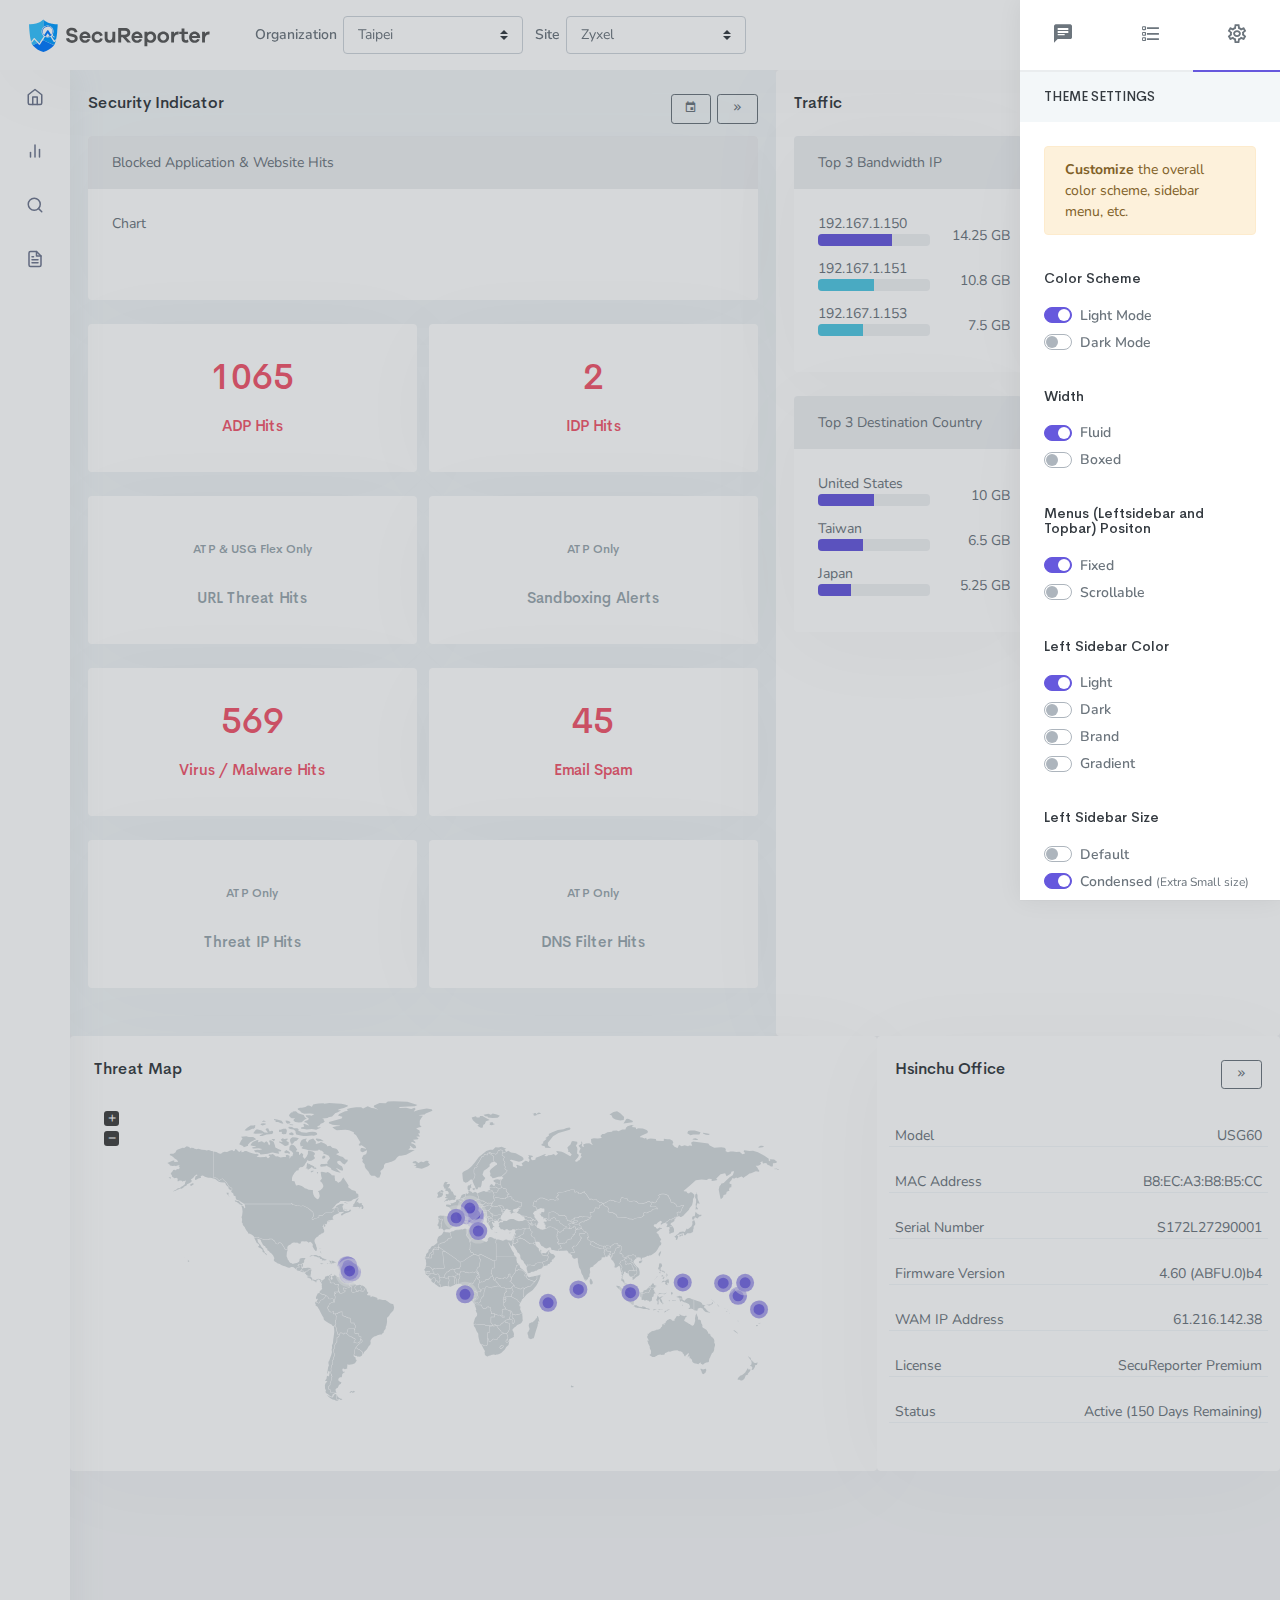
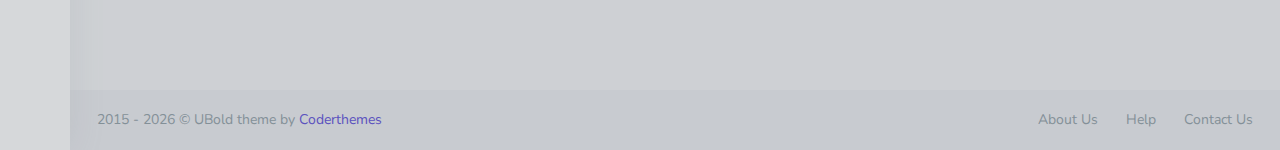
==== index.html @ 009623fd "Init" ====
<!DOCTYPE html>
<html lang="en">
    <head>
        <meta charset="utf-8" />
        <title>Starter | UBold - Responsive Admin Dashboard Template</title>
        <meta name="viewport" content="width=device-width, initial-scale=1.0">
        <meta content="A fully featured admin theme which can be used to build CRM, CMS, etc." name="description" />
        <meta content="Coderthemes" name="author" />
        <meta http-equiv="X-UA-Compatible" content="IE=edge" />
        <!-- App favicon -->
        <link rel="shortcut icon" href="../assets/images/favicon.ico"> 

        <!-- App css -->
        <link href="../assets/css/bootstrap.min.css" rel="stylesheet" type="text/css" class="default-stylesheet"/>
        <link href="../assets/css/app.min.css" rel="stylesheet" type="text/css" class="default-stylesheet"/>
        <link href="../assets/css/kendo-ui.min.css" rel="stylesheet" type="text/css" class="default-stylesheet"/>

        <link href="../assets/css/bootstrap-dark.min.css" rel="stylesheet" type="text/css" class="dark-stylesheet"/>
        <link href="../assets/css/app-dark.min.css" rel="stylesheet" type="text/css" class="dark-stylesheet"/>
        <link href="../assets/css/kendo-ui-dark.min.css" rel="stylesheet" type="text/css" class="dark-stylesheet"/>

        <!-- icons -->
        <link href="../assets/css/icons.min.css" rel="stylesheet" type="text/css" />

        <!-- plugin css -->
        <link href="../assets/libs/admin-resources/jquery.vectormap/jquery-jvectormap-1.2.2.css" rel="stylesheet" type="text/css" />
        <link href="../assets/libs/daterangepicker/daterangepicker.css" rel="stylesheet" type="text/css" />
    </head>

    <body class="loading" data-layout='{"mode": "light", "width": "fluid", "menuPosition": "fixed", "sidebar": { "color": "light", "size": "condensed", "showuser": false}, "topbar": {"color": "light"}, "showRightSidebarOnPageLoad": true}'>

        <!-- Begin page -->
        <div id="wrapper">

            <!-- Topbar Start -->
            <div class="navbar-custom">
                <div class="container-fluid">
                    <ul class="list-unstyled topnav-menu float-right mb-0">

                        <!-- Organization / Site Selector for mobile -->

                        <li class="dropdown d-inline-block d-md-none">
                            <a class="nav-link dropdown-toggle arrow-none waves-effect waves-light" data-toggle="dropdown" href="#" role="button" aria-haspopup="false" aria-expanded="false">
                                <i class="fe-server noti-icon"></i>
                            </a>
                            <div class="dropdown-menu dropdown-lg dropdown-menu-right p-2">
                                <form>
                                    <div class="form-group">
                                        <label for="organization-select">Organization</label>
                                        <select class="custom-select text-truncate" id="organization-select">
                                            <option>Taipei</option>
                                            <option>Hsinchu</option>
                                        </select>
                                    </div>
                                </form>

                                <form>
                                    <div class="form-group">
                                        <label for="site-select">Site</label>
                                        <select class="custom-select text-truncate" id="site-select">
                                            <option>Zyxel</option>
                                            <option>Long Long Long Long Long Site Name</option>
                                        </select>
                                    </div>
                                </form>
    
                            </div>
                        </li>

                        <li class="dropdown d-none notification-list topbar-dropdown">
                            <a class="nav-link dropdown-toggle waves-effect waves-light" data-toggle="dropdown" href="#" role="button" aria-haspopup="false" aria-expanded="false">
                                <i class="fe-bell noti-icon"></i>
                                <span class="badge badge-danger rounded-circle noti-icon-badge">9</span>
                            </a>
                            <div class="dropdown-menu dropdown-menu-right dropdown-lg">
    
                                <!-- item-->
                                <div class="dropdown-item noti-title">
                                    <h5 class="m-0">
                                        <span class="float-right">
                                            <a href="" class="text-dark">
                                                <small>Clear All</small>
                                            </a>
                                        </span>Notification
                                    </h5>
                                </div>
    
                                <div class="noti-scroll" data-simplebar>
    
                                    <!-- item-->
                                    <a href="javascript:void(0);" class="dropdown-item notify-item active">
                                        <div class="notify-icon">
                                            <img src="../assets/images/users/user-1.jpg" class="img-fluid rounded-circle" alt="" /> </div>
                                        <p class="notify-details">Cristina Pride</p>
                                        <p class="text-muted mb-0 user-msg">
                                            <small>Hi, How are you? What about our next meeting</small>
                                        </p>
                                    </a>
    
                                    <!-- item-->
                                    <a href="javascript:void(0);" class="dropdown-item notify-item">
                                        <div class="notify-icon bg-primary">
                                            <i class="mdi mdi-comment-account-outline"></i>
                                        </div>
                                        <p class="notify-details">Caleb Flakelar commented on Admin
                                            <small class="text-muted">1 min ago</small>
                                        </p>
                                    </a>
    
                                    <!-- item-->
                                    <a href="javascript:void(0);" class="dropdown-item notify-item">
                                        <div class="notify-icon">
                                            <img src="../assets/images/users/user-4.jpg" class="img-fluid rounded-circle" alt="" /> </div>
                                        <p class="notify-details">Karen Robinson</p>
                                        <p class="text-muted mb-0 user-msg">
                                            <small>Wow ! this admin looks good and awesome design</small>
                                        </p>
                                    </a>
    
                                    <!-- item-->
                                    <a href="javascript:void(0);" class="dropdown-item notify-item">
                                        <div class="notify-icon bg-warning">
                                            <i class="mdi mdi-account-plus"></i>
                                        </div>
                                        <p class="notify-details">New user registered.
                                            <small class="text-muted">5 hours ago</small>
                                        </p>
                                    </a>
    
                                    <!-- item-->
                                    <a href="javascript:void(0);" class="dropdown-item notify-item">
                                        <div class="notify-icon bg-info">
                                            <i class="mdi mdi-comment-account-outline"></i>
                                        </div>
                                        <p class="notify-details">Caleb Flakelar commented on Admin
                                            <small class="text-muted">4 days ago</small>
                                        </p>
                                    </a>
    
                                    <!-- item-->
                                    <a href="javascript:void(0);" class="dropdown-item notify-item">
                                        <div class="notify-icon bg-secondary">
                                            <i class="mdi mdi-heart"></i>
                                        </div>
                                        <p class="notify-details">Carlos Crouch liked
                                            <b>Admin</b>
                                            <small class="text-muted">13 days ago</small>
                                        </p>
                                    </a>
                                </div>
    
                                <!-- All-->
                                <a href="javascript:void(0);" class="dropdown-item text-center text-primary notify-item notify-all">
                                    View all
                                    <i class="fe-arrow-right"></i>
                                </a>
    
                            </div>
                        </li>
    
                        <li class="dropdown notification-list topbar-dropdown">
                            <a class="nav-link dropdown-toggle nav-user mr-0 waves-effect waves-light" data-toggle="dropdown" href="#" role="button" aria-haspopup="false" aria-expanded="false">
                                <i class="fe-user noti-icon"></i>
                                <span class="d-none d-xl-inline-block ml-1">
                                    Geneva <i class="mdi mdi-chevron-down"></i> 
                                </span>
                            </a>
                            <div class="dropdown-menu dropdown-menu-right profile-dropdown ">
                                <!-- item-->
                                <div class="dropdown-header noti-title">
                                    <h6 class="text-overflow m-0">Welcome !</h6>
                                </div>
    
                                <!-- item-->
                                <a href="javascript:void(0);" class="dropdown-item notify-item">
                                    <i class="fe-user"></i>
                                    <span>My Account</span>
                                </a>
    
                                <!-- item-->
                                <a href="javascript:void(0);" class="dropdown-item notify-item">
                                    <i class="fe-settings"></i>
                                    <span>Settings</span>
                                </a>
    
                                <!-- item-->
                                <a href="javascript:void(0);" class="dropdown-item notify-item">
                                    <i class="fe-lock"></i>
                                    <span>Lock Screen</span>
                                </a>
    
                                <div class="dropdown-divider"></div>
    
                                <!-- item-->
                                <a href="javascript:void(0);" class="dropdown-item notify-item">
                                    <i class="fe-log-out"></i>
                                    <span>Logout</span>
                                </a>
    
                            </div>
                        </li>

                        <li class="dropdown d-none d-lg-inline-block topbar-dropdown">
                            <a class="nav-link dropdown-toggle arrow-none waves-effect waves-light" data-toggle="dropdown" href="#" role="button" aria-haspopup="false" aria-expanded="false">
                                <i class="fe-help-circle noti-icon"></i>
                            </a>
                            <div class="dropdown-menu dropdown-menu-right profile-dropdown">
                                <!-- item-->
                                <div class="dropdown-header noti-title">
                                    <h6 class="text-overflow m-0">Help</h6>
                                </div>
    
                                <!-- item-->
                                <a href="javascript:void(0);" class="dropdown-item notify-item">
                                    <span>User Guide</span>
                                </a>
    
                                <!-- item-->
                                <a href="javascript:void(0);" class="dropdown-item notify-item">
                                    <span>Documents</span>
                                </a>
    
                            </div>
                        </li>
    
                        <li class="dropdown d-none d-lg-inline-block topbar-dropdown">
                            <a href="javascript:void(0);" class="nav-link right-bar-toggle waves-effect waves-light">
                                <i class="fe-settings noti-icon"></i>
                            </a>
                        </li>

                        <li class="dropdown notification-list topbar-dropdown">
                            <a class="nav-link dropdown-toggle arrow-none waves-effect waves-light" data-toggle="dropdown" href="#" role="button" aria-haspopup="false" aria-expanded="false">
                                <i class="fe-grid noti-icon"></i>
                            </a>
                            <div class="dropdown-menu dropdown-lg dropdown-menu-right">
    
                                <div class="p-lg-1">
                                    <div class="row no-gutters">
                                        <div class="col">
                                            <a class="dropdown-icon-item" href="#">
                                                <img src="../assets/images/brands/slack.png" alt="slack">
                                                <span>Slack</span>
                                            </a>
                                        </div>
                                        <div class="col">
                                            <a class="dropdown-icon-item" href="#">
                                                <img src="../assets/images/brands/github.png" alt="Github">
                                                <span>GitHub</span>
                                            </a>
                                        </div>
                                        <div class="col">
                                            <a class="dropdown-icon-item" href="#">
                                                <img src="../assets/images/brands/dribbble.png" alt="dribbble">
                                                <span>Dribbble</span>
                                            </a>
                                        </div>
                                    </div>
    
                                    <div class="row no-gutters">
                                        <div class="col">
                                            <a class="dropdown-icon-item" href="#">
                                                <img src="../assets/images/brands/bitbucket.png" alt="bitbucket">
                                                <span>Bitbucket</span>
                                            </a>
                                        </div>
                                        <div class="col">
                                            <a class="dropdown-icon-item" href="#">
                                                <img src="../assets/images/brands/dropbox.png" alt="dropbox">
                                                <span>Dropbox</span>
                                            </a>
                                        </div>
                                        <div class="col">
                                            <a class="dropdown-icon-item" href="#">
                                                <img src="../assets/images/brands/g-suite.png" alt="G Suite">
                                                <span>G Suite</span>
                                            </a>
                                        </div>
                            
                                    </div>
                                </div>
    
                            </div>
                        </li>
    
                    </ul>
    
                    <!-- LOGO -->
                    <div class="logo-box">
                        <a href="index.html" class="logo logo-dark text-center">
                            <span class="logo-sm">
                                <img src="../assets/images/logo-sm.svg" alt="" height="36">
                                <!-- <span class="logo-lg-text-light">UBold</span> -->
                            </span>
                            <span class="logo-lg">
                                <img src="../assets/images/logo-dark.svg" alt="" height="36">
                                <!-- <span class="logo-lg-text-light">U</span> -->
                            </span>
                        </a>
    
                        <a href="index.html" class="logo logo-light text-center">
                            <span class="logo-sm">
                                <img src="../assets/images/logo-sm.svg" alt="" height="36">
                            </span>
                            <span class="logo-lg">
                                <img src="../assets/images/logo-light.svg" alt="" height="36">
                            </span>
                        </a>
                    </div>
    
                    <ul class="list-unstyled topnav-menu topnav-menu-left m-0">
                        <li>
                            <button class="button-menu-mobile waves-effect waves-light">
                                <i class="fe-menu"></i>
                            </button>
                        </li>

                        <li>
                            <!-- Mobile menu toggle (Horizontal Layout)-->
                            <a class="navbar-toggle nav-link" data-toggle="collapse" data-target="#topnav-menu-content">
                                <div class="lines">
                                    <span></span>
                                    <span></span>
                                    <span></span>
                                </div>
                            </a>
                            <!-- End mobile menu toggle-->
                        </li>   
            
                        <li class="d-none d-md-block nav-link">
                            <form class="form-inline">
                                <label class="mr-1" for="organization-select" class="formin">Organization</label>
                                <select class="custom-select text-truncate org-select" id="organization-select">
                                    <option>Taipei</option>
                                    <option>Hsinchu</option>
                                </select>

                                <label for="site-select" class="mr-1 ml-2">Site</label>
                                <select class="custom-select text-truncate site-select" id="site-select">
                                    <option>Zyxel</option>
                                    <option>Long Long Long Long Long Site Name</option>
                                </select>
                            </form>
                        </li>
            
                    </ul>
                    <div class="clearfix"></div>
                </div>
            </div>
            <!-- end Topbar -->

            <!-- ========== Left Sidebar Start ========== -->
            <div class="left-side-menu">

                <div class="h-100" data-simplebar>

                    <!--- Sidemenu -->
                    <div id="sidebar-menu">

                        <ul id="side-menu">
                            <li>
                                <a href="/">
                                    <i data-feather="home"></i>
                                    <span> Home </span>
                                </a>
                            </li>

                            <li>
                                <a href="#sidebarCharts" data-toggle="collapse">
                                    <i data-feather="bar-chart-2"></i>
                                    <span> Analysis </span>
                                    <span class="menu-arrow"></span>
                                </a>
                                <div class="collapse" id="sidebarCharts">
                                    <ul class="nav-second-level">
                                        <li>
                                            <a href="security-indicator.html">Security Indicator</a>
                                        </li>
                                        <li>
                                            <a href="traffic.html">Traffic</a>
                                        </li>
                                        <li>
                                            <a href="device.html">Device</a>
                                        </li>
                                    </ul>
                                </div>
                            </li>

                            <li>
                                <a href="search.html">
                                    <i data-feather="search"></i>
                                    <span> Search </span>
                                </a>
                            </li>

                            <li>
                                <a href="apps-calendar.html">
                                    <i data-feather="file-text"></i>
                                    <span> Report </span>
                                </a>
                            </li>
                        </ul>

                    </div>
                    <!-- End Sidebar -->

                    <div class="clearfix"></div>

                </div>
                <!-- Sidebar -left -->

            </div>
            <!-- Left Sidebar End -->

            <!-- ============================================================== -->
            <!-- Start Page Content here -->
            <!-- ============================================================== -->

            <div class="content-page px-0">
                <div class="content">
    
                    <!-- Start Content-->
                    <div class="container-fluid">
                        <div class="row">
                            <div class="col-lg-7 col-md-12 d-flex p-0">
                                <div class="card flex-fill bg-light mb-0">
                                    <div class="card-body">
                                        <div class="row">
                                            <div class="col-6 px-1">
                                                <h4 class="header-title mb-3">Security Indicator</h4>
                                            </div>
                                            <div class="col-6 px-1">
                                                <div class="d-flex float-right">
                                                    <button type="button" class="btn btn-sm btn-outline-secondary d-xl-none" id="security-indicator-date-range-picker-icon">
                                                        <i class="mdi mdi-calendar"></i>
                                                    </button>
                                                    <div class="d-none d-xl-block" style="width:150px">
                                                        <button type="button" class="btn btn-block btn-sm btn-outline-secondary d-flex justify-content-between" id="security-indicator-date-range-picker">
                                                            <span>Last 24 Hours</span><i class="mdi mdi-chevron-down"></i>
                                                        </button>
                                                    </div>
                                                    <button type="button" class="btn btn-sm btn-outline-secondary ml-1">
                                                        <i class="mdi mdi-chevron-double-right"></i>
                                                    </button>
                                                </div>
                                            </div>
                                        </div>
                                        <div class="row">
                                            <div class="col-12 px-1">
                                                <div class="card">
                                                    <div class="card-header rounded-top">Blocked Application & Website Hits</div>
                                                    <div class="card-body">Chart<br /><br /><br /></div>
                                                </div>
                                            </div>
                                        </div>
                                        <div class="row">
                                            <div class="col-xl-3 col-lg-6 col-md-12 px-1">
                                                <div class="card" data-toggle="modal" data-target="#security-indicator-right-modal" data-indicator="ADP">
                                                    <div class="card-body">
                                                        <div class="row">
                                                            <div class="col-12 align-self-center" style="height: 60px"><h1 class="text-center text-danger"><span>1065</span></h1></div>
                                                        </div>
                                                        <div class="row" style="height: 40px">
                                                            <div class="col-12"><h5 class="text-center text-danger">ADP Hits</h5></div>
                                                        </div>
                                                    </div>
                                                </div>
                                            </div>
                                            <div class="col-xl-3 col-lg-6 col-md-12 px-1">
                                                <div class="card" data-toggle="modal" data-target="#security-indicator-right-modal" data-indicator="IDP">
                                                    <div class="card-body">
                                                        <div class="row">
                                                            <div class="col-12 align-self-center" style="height: 60px"><h1 class="text-center text-danger">2</h1></div>
                                                        </div>
                                                        <div class="row" style="height: 40px">
                                                            <div class="col-12"><h5 class="text-center text-danger">IDP Hits</h5></div>
                                                        </div>
                                                    </div>
                                                </div>
                                            </div>
                                            <div class="col-xl-3 col-lg-6 col-md-12 px-1">
                                                <div class="card">
                                                    <div class="card-body">
                                                        <div class="row align-items-center" style="height: 60px">
                                                            <div class="col-12"><h6 class="text-center text-muted">ATP & USG Flex Only</h6></div>
                                                        </div>
                                                        <div class="row" style="height: 40px">
                                                            <div class="col-12"><h5 class="text-center text-muted">URL Threat Hits</h5></div>
                                                        </div>
                                                    </div>
                                                </div>
                                            </div>
                                            <div class="col-xl-3 col-lg-6 col-md-12 px-1">
                                                <div class="card">
                                                    <div class="card-body">
                                                        <div class="row align-items-center" style="height: 60px">
                                                            <div class="col-12"><h6 class="text-center text-muted">ATP Only</h6></div>
                                                        </div>
                                                        <div class="row" style="height: 40px">
                                                            <div class="col-12"><h5 class="text-center text-muted">Sandboxing Alerts</h5></div>
                                                        </div>
                                                    </div>
                                                </div>
                                            </div>
                                        </div>
                                        <div class="row">
                                            <div class="col-xl-3 col-lg-6 col-md-12 px-1">
                                                <div class="card" data-toggle="modal" data-target="#security-indicator-right-modal" data-indicator="AV">
                                                    <div class="card-body">
                                                        <div class="row">
                                                            <div class="col-12 align-self-center" style="height: 60px"><h1 class="text-center text-danger"><span>569</span></h1></div>
                                                        </div>
                                                        <div class="row" style="height: 40px">
                                                            <div class="col-12"><h5 class="text-center text-danger">Virus / Malware Hits</h5></div>
                                                        </div>
                                                    </div>
                                                </div>
                                            </div>
                                            <div class="col-xl-3 col-lg-6 col-md-12 px-1">
                                                <div class="card" data-toggle="modal" data-target="#security-indicator-right-modal" data-indicator="AS">
                                                    <div class="card-body">
                                                        <div class="row">
                                                            <div class="col-12 align-self-center" style="height: 60px"><h1 class="text-center text-danger">45</h1></div>
                                                        </div>
                                                        <div class="row" style="height: 40px">
                                                            <div class="col-12"><h5 class="text-center text-danger">Email Spam</h5></div>
                                                        </div>
                                                    </div>
                                                </div>
                                            </div>
                                            <div class="col-xl-3 col-lg-6 col-md-12 px-1">
                                                <div class="card">
                                                    <div class="card-body">
                                                        <div class="row align-items-center" style="height: 60px">
                                                            <div class="col-12"><h6 class="text-center text-muted">ATP Only</h6></div>
                                                        </div>
                                                        <div class="row" style="height: 40px">
                                                            <div class="col-12"><h5 class="text-center text-muted">Threat IP Hits</h5></div>
                                                        </div>
                                                    </div>
                                                </div>
                                            </div>
                                            <div class="col-xl-3 col-lg-6 col-md-12 px-1">
                                                <div class="card">
                                                    <div class="card-body">
                                                        <div class="row align-items-center" style="height: 60px">
                                                            <div class="col-12"><h6 class="text-center text-muted">ATP Only</h6></div>
                                                        </div>
                                                        <div class="row" style="height: 40px">
                                                            <div class="col-12"><h5 class="text-center text-muted">DNS Filter Hits</h5></div>
                                                        </div>
                                                    </div>
                                                </div>
                                            </div>
                                        </div>
                                    </div>
                                </div>

                                <!-- Right modal content -->
                                <div id="security-indicator-right-modal" class="modal fade" tabindex="-1" role="dialog" aria-hidden="true">
                                    <div class="modal-dialog modal-lg modal-right">
                                        <div class="modal-content">
                                            <div class="modal-header border-0">
                                                <button type="button" class="close" data-dismiss="modal" aria-hidden="true">×</button>
                                            </div>
                                            <div class="modal-body">
                                                <h4 class="mt-3 mb-2">Security Indicator Detail</h4>
                                                <div class="container-fluid">
                                                    <div class="row my-2">
                                                        <select class="text-truncate">
                                                            <option>Taipei</option>
                                                            <option>Hsinchu</option>
                                                        </select>   
                                                    </div>
                        
                                                    <div class="row my-2">
                                                        <div class="col">
                                                            <div id="grid"></div>
                                                        </div>
                                                    </div>
                                                </div>
                
                                            </div>
                                        </div><!-- /.modal-content -->
                                    </div><!-- /.modal-dialog -->
                                </div><!-- /.modal -->

                            </div>
                            <div class="col-lg-5 col-md-12 d-flex p-0">
                                <div class="card flex-fill mb-0">
                                    <div class="card-body">
                                        <div class="row">
                                            <div class="col-6 px-1">
                                                <h4 class="header-title mb-3">Traffic</h4>
                                            </div>
                                            <div class="col-6 px-1">
                                                <div class="d-flex float-right">
                                                    <button type="button" class="btn btn-sm btn-outline-secondary d-xl-none" id="date-range-picker-icon">
                                                        <i class="mdi mdi-calendar"></i>
                                                    </button>
                                                    <div class="d-none d-xl-block" style="width:150px">
                                                        <button type="button" class="btn btn-block btn-sm btn-outline-secondary d-flex justify-content-between" id="date-range-picker">
                                                            <span>Last 24 Hours</span><i class="mdi mdi-chevron-down"></i>
                                                        </button>
                                                    </div>
                                                    <button type="button" class="btn btn-sm btn-outline-secondary ml-1">
                                                        <i class="mdi mdi-chevron-double-right"></i>
                                                    </button>
                                                </div>
                                            </div>
                                        </div>
        
                                        <div class="row">
                                            <div class="col-md-12 col-lg-6 px-1">
                                                <div class="card">
                                                    <div class="card-header rounded-top">Top 3 Bandwidth IP</div>
                                                    <div class="card-body">
                                                        <div class="row">
                                                            <div class="col-8">
                                                                <div class="row">
                                                                    <div class="col-12">192.167.1.150</div>
                                                                </div>
                                                                <div class="row">
                                                                    <div class="col-12">
                                                                        <div class="progress mb-2">
                                                                            <div class="progress-bar" role="progressbar" style="width: 66%" aria-valuenow="66" aria-valuemin="0" aria-valuemax="100"></div>
                                                                        </div>
                                                                    </div>
                                                                </div>
                                                            </div>
                                                            <div class="col-4 px-0 text-right align-self-center"> 14.25 GB</div>
                                                        </div>
                                                        <div class="row">
                                                            <div class="col-8">
                                                                <div class="row">
                                                                    <div class="col-12">192.167.1.151</div>
                                                                </div>
                                                                <div class="row">
                                                                    <div class="col-12">
                                                                        <div class="progress mb-2">
                                                                            <div class="progress-bar bg-info" role="progressbar" style="width: 50%" aria-valuenow="50" aria-valuemin="0" aria-valuemax="100"></div>
                                                                        </div>
                                                                    </div>
                                                                </div>
                                                            </div>
                                                            <div class="col-4 px-0 text-right align-self-center"> 10.8 GB</div>
                                                        </div>
                                                        <div class="row">
                                                            <div class="col-8">
                                                                <div class="row">
                                                                    <div class="col-12">192.167.1.153</div>
                                                                </div>
                                                                <div class="row">
                                                                    <div class="col-12">
                                                                        <div class="progress mb-2">
                                                                            <div class="progress-bar bg-info" role="progressbar" style="width: 40%" aria-valuenow="40" aria-valuemin="0" aria-valuemax="100"></div>
                                                                        </div>
                                                                    </div>
                                                                </div>
                                                            </div>
                                                            <div class="col-4 px-0 text-right align-self-center"> 7.5 GB</div>
                                                        </div>
                                                    </div>
                                                </div>
                                            </div>
                                            <div class="col-md-12 col-lg-6 px-1">
                                                <div class="card">
                                                    <div class="card-header rounded-top">Top 3 Application</div>
                                                    <div class="card-body">
                                                        <div class="row">
                                                            <div class="col-8">
                                                                <div class="row">
                                                                    <div class="col-12">Google Chrome</div>
                                                                </div>
                                                                <div class="row">
                                                                    <div class="col-12">
                                                                        <div class="progress mb-2">
                                                                            <div class="progress-bar" role="progressbar" style="width: 35%" aria-valuenow="35" aria-valuemin="0" aria-valuemax="100"></div>
                                                                        </div>
                                                                    </div>
                                                                </div>
                                                            </div>
                                                            <div class="col-4 px-0 text-right align-self-center"> 3 GB</div>
                                                        </div>
                                                        <div class="row">
                                                            <div class="col-8">
                                                                <div class="row">
                                                                    <div class="col-12">Facebook</div>
                                                                </div>
                                                                <div class="row">
                                                                    <div class="col-12">
                                                                        <div class="progress mb-2">
                                                                            <div class="progress-bar" role="progressbar" style="width: 10%" aria-valuenow="10" aria-valuemin="0" aria-valuemax="100"></div>
                                                                        </div>
                                                                    </div>
                                                                </div>
                                                            </div>
                                                            <div class="col-4 px-0 text-right align-self-center"> 1.5 GB</div>
                                                        </div>
                                                        <div class="row">
                                                            <div class="col-8">
                                                                <div class="row">
                                                                    <div class="col-12">icmp</div>
                                                                </div>
                                                                <div class="row">
                                                                    <div class="col-12">
                                                                        <div class="progress mb-2">
                                                                            <div class="progress-bar" role="progressbar" style="width: 5%" aria-valuenow="5" aria-valuemin="0" aria-valuemax="100"></div>
                                                                        </div>
                                                                    </div>
                                                                </div>
                                                            </div>
                                                            <div class="col-4 px-0 text-right align-self-center"> 656 MB</div>
                                                        </div>
                                                    </div>
                                                </div>
                                            </div>
            
                                        </div>
                                        <div class="row">
                                            <div class="col-md-12 col-lg-6 px-1">
                                                <div class="card">
                                                    <div class="card-header rounded-top">Top 3 Destination Country</div>
                                                    <div class="card-body">
                                                        <div class="row">
                                                            <div class="col-8">
                                                                <div class="row">
                                                                    <div class="col-12">United States</div>
                                                                </div>
                                                                <div class="row">
                                                                    <div class="col-12">
                                                                        <div class="progress mb-2">
                                                                            <div class="progress-bar" role="progressbar" style="width: 50%" aria-valuenow="50" aria-valuemin="0" aria-valuemax="100"></div>
                                                                        </div>
                                                                    </div>
                                                                </div>
                                                            </div>
                                                            <div class="col-4 px-0 text-right align-self-center"> 10 GB</div>
                                                        </div>
                                                        <div class="row">
                                                            <div class="col-8">
                                                                <div class="row">
                                                                    <div class="col-12">Taiwan</div>
                                                                </div>
                                                                <div class="row">
                                                                    <div class="col-12">
                                                                        <div class="progress mb-2">
                                                                            <div class="progress-bar" role="progressbar" style="width: 40%" aria-valuenow="40" aria-valuemin="0" aria-valuemax="100"></div>
                                                                        </div>
                                                                    </div>
                                                                </div>
                                                            </div>
                                                            <div class="col-4 px-0 text-right align-self-center"> 6.5 GB</div>
                                                        </div>
                                                        <div class="row">
                                                            <div class="col-8">
                                                                <div class="row">
                                                                    <div class="col-12">Japan</div>
                                                                </div>
                                                                <div class="row">
                                                                    <div class="col-12">
                                                                        <div class="progress mb-2">
                                                                            <div class="progress-bar" role="progressbar" style="width: 30%" aria-valuenow="30" aria-valuemin="0" aria-valuemax="100"></div>
                                                                        </div>
                                                                    </div>
                                                                </div>
                                                            </div>
                                                            <div class="col-4 px-0 text-right align-self-center"> 5.25 GB</div>
                                                        </div>
                                                    </div>
                                                </div>
                                            </div>
                                            <div class="col-md-12 col-lg-6 px-1">
                                                <div class="card">
                                                    <div class="card-header rounded-top">Top 3 Destination Port</div>
                                                    <div class="card-body">
                                                        <div class="row">
                                                            <div class="col-8">
                                                                <div class="row">
                                                                    <div class="col-12">80</div>
                                                                </div>
                                                                <div class="row">
                                                                    <div class="col-12">
                                                                        <div class="progress mb-2">
                                                                            <div class="progress-bar" role="progressbar" style="width: 35%" aria-valuenow="35" aria-valuemin="0" aria-valuemax="100"></div>
                                                                        </div>
                                                                    </div>
                                                                </div>
                                                            </div>
                                                            <div class="col-4 px-0 text-right align-self-center"> 6 GB</div>
                                                        </div>
                                                        <div class="row">
                                                            <div class="col-8">
                                                                <div class="row">
                                                                    <div class="col-12">110</div>
                                                                </div>
                                                                <div class="row">
                                                                    <div class="col-12">
                                                                        <div class="progress mb-2">
                                                                            <div class="progress-bar" role="progressbar" style="width: 10%" aria-valuenow="10" aria-valuemin="0" aria-valuemax="100"></div>
                                                                        </div>
                                                                    </div>
                                                                </div>
                                                            </div>
                                                            <div class="col-4 px-0 text-right align-self-center"> 3 GB</div>
                                                        </div>
                                                        <div class="row">
                                                            <div class="col-8">
                                                                <div class="row">
                                                                    <div class="col-12">25</div>
                                                                </div>
                                                                <div class="row">
                                                                    <div class="col-12">
                                                                        <div class="progress mb-2">
                                                                            <div class="progress-bar" role="progressbar" style="width: 5%" aria-valuenow="5" aria-valuemin="0" aria-valuemax="100"></div>
                                                                        </div>
                                                                    </div>
                                                                </div>
                                                            </div>
                                                            <div class="col-4 px-0 text-right align-self-center"> 2.5 GB</div>
                                                        </div>
                                                    </div>
                                                </div>
                                            </div>
            
                                        </div>
                                    </div>
                                </div>
                            </div>
                        </div>
                        <div class="row">
                            <div class="col-lg-8 col-md-12 d-flex p-0">
                                <div class="card flex-fill">
                                    <div class="card-body">
                                        <h4 class="header-title mb-3">Threat Map</h4>
                                        <div id="world-map-markers" style="height: 300px"></div>
                                    </div>
                                </div>
                            </div>
                            <div class="col-lg-4 col-md-12 d-flex p-0">
                                <div class="card flex-fill">
                                    <div class="card-body">
                                        <div class="row">
                                            <div class="col-6 px-1">
                                                <h4 class="header-title mb-3">Hsinchu Office</h4>
                                            </div>
                                            <div class="col-6 px-1">
                                                <div class="d-flex float-right">
                                                    <button type="button" class="btn btn-sm btn-outline-secondary ml-1">
                                                        <i class="mdi mdi-chevron-double-right"></i>
                                                    </button>
                                                </div>
                                            </div>
                                        </div>
                                        <div class="row my-3 border-bottom border-light">
                                            <div class="col-4 text-truncate px-1">Model</div>
                                            <div class="col-8 text-right text-truncate px-1">USG60</div>
                                        </div>
                                        <div class="row my-3 border-bottom border-light">
                                            <div class="col-4 text-truncate px-1">MAC Address</div>
                                            <div class="col-8 text-right text-truncate px-1">B8:EC:A3:B8:B5:CC</div>
                                        </div>
                                        <div class="row my-3 border-bottom border-light">
                                            <div class="col-4 text-truncate px-1">Serial Number</div>
                                            <div class="col-8 text-right text-truncate px-1">S172L27290001</div>
                                        </div>
                                        <div class="row my-3 border-bottom border-light">
                                            <div class="col-4 text-truncate px-1">Firmware Version</div>
                                            <div class="col-8 text-right text-truncate px-1">4.60 (ABFU.0)b4</div>
                                        </div>
                                        <div class="row my-3 border-bottom border-light">
                                            <div class="col-4 text-truncate px-1">WAM IP Address</div>
                                            <div class="col-8 text-right text-truncate px-1">61.216.142.38</div>
                                        </div>
                                        <div class="row my-3 border-bottom border-light">
                                            <div class="col-4 text-truncate px-1">License</div>
                                            <div class="col-8 text-right text-truncate px-1">SecuReporter Premium</div>
                                        </div>
                                        <div class="row my-3 border-bottom border-light">
                                            <div class="col-4 text-truncate px-1">Status</div>
                                            <div class="col-8 text-right text-truncate px-1">Active (150 Days Remaining)</div>
                                        </div>
        
                                    </div>
                                </div>
                            </div>
                        </div>
                    
                    </div> <!-- container -->

                </div> <!-- content -->
    
                <!-- Footer Start -->
                <footer class="footer">
                    <div class="container-fluid">
                        <div class="row">
                            <div class="col-md-6">
                                2015 - <script>document.write(new Date().getFullYear())</script> &copy; UBold theme by <a href="">Coderthemes</a> 
                            </div>
                            <div class="col-md-6">
                                <div class="text-md-right footer-links d-none d-sm-block">
                                    <a href="javascript:void(0);">About Us</a>
                                    <a href="javascript:void(0);">Help</a>
                                    <a href="javascript:void(0);">Contact Us</a>
                                </div>
                            </div>
                        </div>
                    </div>
                </footer>
                <!-- end Footer -->
    
            </div>

            <!-- ============================================================== -->
            <!-- End Page content -->
            <!-- ============================================================== -->


        </div>
        <!-- END wrapper -->


        <!-- Right Sidebar -->
        <div class="right-bar">
            <div data-simplebar class="h-100">
    
                <!-- Nav tabs -->
                <ul class="nav nav-tabs nav-bordered nav-justified" role="tablist">
                    <li class="nav-item">
                        <a class="nav-link py-2" data-toggle="tab" href="#chat-tab" role="tab">
                            <i class="mdi mdi-message-text d-block font-22 my-1"></i>
                        </a>
                    </li>
                    <li class="nav-item">
                        <a class="nav-link py-2" data-toggle="tab" href="#tasks-tab" role="tab">
                            <i class="mdi mdi-format-list-checkbox d-block font-22 my-1"></i>
                        </a>
                    </li>
                    <li class="nav-item">
                        <a class="nav-link py-2 active" data-toggle="tab" href="#settings-tab" role="tab">
                            <i class="mdi mdi-cog-outline d-block font-22 my-1"></i>
                        </a>
                    </li>
                </ul>

                <!-- Tab panes -->
                <div class="tab-content pt-0">
                    <div class="tab-pane" id="chat-tab" role="tabpanel">
                
                        <form class="search-bar p-3">
                            <div class="position-relative">
                                <input type="text" class="form-control" placeholder="Search...">
                                <span class="mdi mdi-magnify"></span>
                            </div>
                        </form>

                        <h6 class="font-weight-medium px-3 mt-2 text-uppercase">Group Chats</h6>

                        <div class="p-2">
                            <a href="javascript: void(0);" class="text-reset notification-item pl-3 mb-2 d-block">
                                <i class="mdi mdi-checkbox-blank-circle-outline mr-1 text-success"></i>
                                <span class="mb-0 mt-1">App Development</span>
                            </a>

                            <a href="javascript: void(0);" class="text-reset notification-item pl-3 mb-2 d-block">
                                <i class="mdi mdi-checkbox-blank-circle-outline mr-1 text-warning"></i>
                                <span class="mb-0 mt-1">Office Work</span>
                            </a>

                            <a href="javascript: void(0);" class="text-reset notification-item pl-3 mb-2 d-block">
                                <i class="mdi mdi-checkbox-blank-circle-outline mr-1 text-danger"></i>
                                <span class="mb-0 mt-1">Personal Group</span>
                            </a>

                            <a href="javascript: void(0);" class="text-reset notification-item pl-3 d-block">
                                <i class="mdi mdi-checkbox-blank-circle-outline mr-1"></i>
                                <span class="mb-0 mt-1">Freelance</span>
                            </a>
                        </div>

                        <h6 class="font-weight-medium px-3 mt-3 text-uppercase">Favourites <a href="javascript: void(0);" class="font-18 text-danger"><i class="float-right mdi mdi-plus-circle"></i></a></h6>

                        <div class="p-2">
                            <a href="javascript: void(0);" class="text-reset notification-item">
                                <div class="media">
                                    <div class="position-relative mr-2">
                                        <img src="../assets/images/users/user-10.jpg" class="rounded-circle avatar-sm" alt="user-pic">
                                        <i class="mdi mdi-circle user-status online"></i>
                                    </div>
                                    <div class="media-body overflow-hidden">
                                        <h6 class="mt-0 mb-1 font-14">Andrew Mackie</h6>
                                        <div class="font-13 text-muted">
                                            <p class="mb-0 text-truncate">It will seem like simplified English.</p>
                                        </div>
                                    </div>
                                </div>
                            </a>

                            <a href="javascript: void(0);" class="text-reset notification-item">
                                <div class="media">
                                    <div class="position-relative mr-2">
                                        <img src="../assets/images/users/user-1.jpg" class="rounded-circle avatar-sm" alt="user-pic">
                                        <i class="mdi mdi-circle user-status away"></i>
                                    </div>
                                    <div class="media-body overflow-hidden">
                                        <h6 class="mt-0 mb-1 font-14">Rory Dalyell</h6>
                                        <div class="font-13 text-muted">
                                            <p class="mb-0 text-truncate">To an English person, it will seem like simplified</p>
                                        </div>
                                    </div>
                                </div>
                            </a>

                            <a href="javascript: void(0);" class="text-reset notification-item">
                                <div class="media">
                                    <div class="position-relative mr-2">
                                        <img src="../assets/images/users/user-9.jpg" class="rounded-circle avatar-sm" alt="user-pic">
                                        <i class="mdi mdi-circle user-status busy"></i>
                                    </div>
                                    <div class="media-body overflow-hidden">
                                        <h6 class="mt-0 mb-1 font-14">Jaxon Dunhill</h6>
                                        <div class="font-13 text-muted">
                                            <p class="mb-0 text-truncate">To achieve this, it would be necessary.</p>
                                        </div>
                                    </div>
                                </div>
                            </a>
                        </div>

                        <h6 class="font-weight-medium px-3 mt-3 text-uppercase">Other Chats <a href="javascript: void(0);" class="font-18 text-danger"><i class="float-right mdi mdi-plus-circle"></i></a></h6>

                        <div class="p-2 pb-4">
                            <a href="javascript: void(0);" class="text-reset notification-item">
                                <div class="media">
                                    <div class="position-relative mr-2">
                                        <img src="../assets/images/users/user-2.jpg" class="rounded-circle avatar-sm" alt="user-pic">
                                        <i class="mdi mdi-circle user-status online"></i>
                                    </div>
                                    <div class="media-body overflow-hidden">
                                        <h6 class="mt-0 mb-1 font-14">Jackson Therry</h6>
                                        <div class="font-13 text-muted">
                                            <p class="mb-0 text-truncate">Everyone realizes why a new common language.</p>
                                        </div>
                                    </div>
                                </div>
                            </a>

                            <a href="javascript: void(0);" class="text-reset notification-item">
                                <div class="media">
                                    <div class="position-relative mr-2">
                                        <img src="../assets/images/users/user-4.jpg" class="rounded-circle avatar-sm" alt="user-pic">
                                        <i class="mdi mdi-circle user-status away"></i>
                                    </div>
                                    <div class="media-body overflow-hidden">
                                        <h6 class="mt-0 mb-1 font-14">Charles Deakin</h6>
                                        <div class="font-13 text-muted">
                                            <p class="mb-0 text-truncate">The languages only differ in their grammar.</p>
                                        </div>
                                    </div>
                                </div>
                            </a>

                            <a href="javascript: void(0);" class="text-reset notification-item">
                                <div class="media">
                                    <div class="position-relative mr-2">
                                        <img src="../assets/images/users/user-5.jpg" class="rounded-circle avatar-sm" alt="user-pic">
                                        <i class="mdi mdi-circle user-status online"></i>
                                    </div>
                                    <div class="media-body overflow-hidden">
                                        <h6 class="mt-0 mb-1 font-14">Ryan Salting</h6>
                                        <div class="font-13 text-muted">
                                            <p class="mb-0 text-truncate">If several languages coalesce the grammar of the resulting.</p>
                                        </div>
                                    </div>
                                </div>
                            </a>

                            <a href="javascript: void(0);" class="text-reset notification-item">
                                <div class="media">
                                    <div class="position-relative mr-2">
                                        <img src="../assets/images/users/user-6.jpg" class="rounded-circle avatar-sm" alt="user-pic">
                                        <i class="mdi mdi-circle user-status online"></i>
                                    </div>
                                    <div class="media-body overflow-hidden">
                                        <h6 class="mt-0 mb-1 font-14">Sean Howse</h6>
                                        <div class="font-13 text-muted">
                                            <p class="mb-0 text-truncate">It will seem like simplified English.</p>
                                        </div>
                                    </div>
                                </div>
                            </a>

                            <a href="javascript: void(0);" class="text-reset notification-item">
                                <div class="media">
                                    <div class="position-relative mr-2">
                                        <img src="../assets/images/users/user-7.jpg" class="rounded-circle avatar-sm" alt="user-pic">
                                        <i class="mdi mdi-circle user-status busy"></i>
                                    </div>
                                    <div class="media-body overflow-hidden">
                                        <h6 class="mt-0 mb-1 font-14">Dean Coward</h6>
                                        <div class="font-13 text-muted">
                                            <p class="mb-0 text-truncate">The new common language will be more simple.</p>
                                        </div>
                                    </div>
                                </div>
                            </a>

                            <a href="javascript: void(0);" class="text-reset notification-item">
                                <div class="media">
                                    <div class="position-relative mr-2">
                                        <img src="../assets/images/users/user-8.jpg" class="rounded-circle avatar-sm" alt="user-pic">
                                        <i class="mdi mdi-circle user-status away"></i>
                                    </div>
                                    <div class="media-body overflow-hidden">
                                        <h6 class="mt-0 mb-1 font-14">Hayley East</h6>
                                        <div class="font-13 text-muted">
                                            <p class="mb-0 text-truncate">One could refuse to pay expensive translators.</p>
                                        </div>
                                    </div>
                                </div>
                            </a>

                            <div class="text-center mt-3">
                                <a href="javascript:void(0);" class="btn btn-sm btn-white">
                                    <i class="mdi mdi-spin mdi-loading mr-2"></i>
                                    Load more
                                </a>
                            </div>
                        </div>

                    </div>

                    <div class="tab-pane" id="tasks-tab" role="tabpanel">
                        <h6 class="font-weight-medium p-3 m-0 text-uppercase">Working Tasks</h6>
                        <div class="px-2">
                            <a href="javascript: void(0);" class="text-reset item-hovered d-block p-2">
                                <p class="text-muted mb-0">App Development<span class="float-right">75%</span></p>
                                <div class="progress mt-2" style="height: 4px;">
                                    <div class="progress-bar bg-success" role="progressbar" style="width: 75%" aria-valuenow="75" aria-valuemin="0" aria-valuemax="100"></div>
                                </div>
                            </a>

                            <a href="javascript: void(0);" class="text-reset item-hovered d-block p-2">
                                <p class="text-muted mb-0">Database Repair<span class="float-right">37%</span></p>
                                <div class="progress mt-2" style="height: 4px;">
                                    <div class="progress-bar bg-info" role="progressbar" style="width: 37%" aria-valuenow="37" aria-valuemin="0" aria-valuemax="100"></div>
                                </div>
                            </a>

                            <a href="javascript: void(0);" class="text-reset item-hovered d-block p-2">
                                <p class="text-muted mb-0">Backup Create<span class="float-right">52%</span></p>
                                <div class="progress mt-2" style="height: 4px;">
                                    <div class="progress-bar bg-warning" role="progressbar" style="width: 52%" aria-valuenow="52" aria-valuemin="0" aria-valuemax="100"></div>
                                </div>
                            </a>
                        </div>

                        <h6 class="font-weight-medium px-3 mb-0 mt-4 text-uppercase">Upcoming Tasks</h6>

                        <div class="p-2">
                            <a href="javascript: void(0);" class="text-reset item-hovered d-block p-2">
                                <p class="text-muted mb-0">Sales Reporting<span class="float-right">12%</span></p>
                                <div class="progress mt-2" style="height: 4px;">
                                    <div class="progress-bar bg-danger" role="progressbar" style="width: 12%" aria-valuenow="12" aria-valuemin="0" aria-valuemax="100"></div>
                                </div>
                            </a>

                            <a href="javascript: void(0);" class="text-reset item-hovered d-block p-2">
                                <p class="text-muted mb-0">Redesign Website<span class="float-right">67%</span></p>
                                <div class="progress mt-2" style="height: 4px;">
                                    <div class="progress-bar bg-primary" role="progressbar" style="width: 67%" aria-valuenow="67" aria-valuemin="0" aria-valuemax="100"></div>
                                </div>
                            </a>

                            <a href="javascript: void(0);" class="text-reset item-hovered d-block p-2">
                                <p class="text-muted mb-0">New Admin Design<span class="float-right">84%</span></p>
                                <div class="progress mt-2" style="height: 4px;">
                                    <div class="progress-bar bg-success" role="progressbar" style="width: 84%" aria-valuenow="84" aria-valuemin="0" aria-valuemax="100"></div>
                                </div>
                            </a>
                        </div>

                        <div class="p-3 mt-2">
                            <a href="javascript: void(0);" class="btn btn-success btn-block waves-effect waves-light">Create Task</a>
                        </div>

                    </div>
                    <div class="tab-pane active" id="settings-tab" role="tabpanel">
                        <h6 class="font-weight-medium px-3 m-0 py-2 font-13 text-uppercase bg-light">
                            <span class="d-block py-1">Theme Settings</span>
                        </h6>

                        <div class="p-3">
                            <div class="alert alert-warning" role="alert">
                                <strong>Customize </strong> the overall color scheme, sidebar menu, etc.
                            </div>

                            <h6 class="font-weight-medium font-14 mt-4 mb-2 pb-1">Color Scheme</h6>
                            <div class="custom-control custom-switch mb-1">
                                <input type="radio" class="custom-control-input" name="color-scheme-mode" value="light"
                                    id="light-mode-check" checked />
                                <label class="custom-control-label" for="light-mode-check">Light Mode</label>
                            </div>

                            <div class="custom-control custom-switch mb-1">
                                <input type="radio" class="custom-control-input" name="color-scheme-mode" value="dark"
                                    id="dark-mode-check" />
                                <label class="custom-control-label" for="dark-mode-check">Dark Mode</label>
                            </div>

                            <!-- Width -->
                            <h6 class="font-weight-medium font-14 mt-4 mb-2 pb-1">Width</h6>
                            <div class="custom-control custom-switch mb-1">
                                <input type="radio" class="custom-control-input" name="width" value="fluid" id="fluid-check" checked />
                                <label class="custom-control-label" for="fluid-check">Fluid</label>
                            </div>
                            <div class="custom-control custom-switch mb-1">
                                <input type="radio" class="custom-control-input" name="width" value="boxed" id="boxed-check" />
                                <label class="custom-control-label" for="boxed-check">Boxed</label>
                            </div>

                            <!-- Menu positions -->
                            <h6 class="font-weight-medium font-14 mt-4 mb-2 pb-1">Menus (Leftsidebar and Topbar) Positon</h6>

                            <div class="custom-control custom-switch mb-1">
                                <input type="radio" class="custom-control-input" name="menus-position" value="fixed" id="fixed-check"
                                    checked />
                                <label class="custom-control-label" for="fixed-check">Fixed</label>
                            </div>

                            <div class="custom-control custom-switch mb-1">
                                <input type="radio" class="custom-control-input" name="menus-position" value="scrollable"
                                    id="scrollable-check" />
                                <label class="custom-control-label" for="scrollable-check">Scrollable</label>
                            </div>

                            <!-- Left Sidebar-->
                            <h6 class="font-weight-medium font-14 mt-4 mb-2 pb-1">Left Sidebar Color</h6>

                            <div class="custom-control custom-switch mb-1">
                                <input type="radio" class="custom-control-input" name="leftsidebar-color" value="light" id="light-check" checked />
                                <label class="custom-control-label" for="light-check">Light</label>
                            </div>

                            <div class="custom-control custom-switch mb-1">
                                <input type="radio" class="custom-control-input" name="leftsidebar-color" value="dark" id="dark-check" />
                                <label class="custom-control-label" for="dark-check">Dark</label>
                            </div>

                            <div class="custom-control custom-switch mb-1">
                                <input type="radio" class="custom-control-input" name="leftsidebar-color" value="brand" id="brand-check" />
                                <label class="custom-control-label" for="brand-check">Brand</label>
                            </div>

                            <div class="custom-control custom-switch mb-3">
                                <input type="radio" class="custom-control-input" name="leftsidebar-color" value="gradient" id="gradient-check" />
                                <label class="custom-control-label" for="gradient-check">Gradient</label>
                            </div>

                            <!-- size -->
                            <h6 class="font-weight-medium font-14 mt-4 mb-2 pb-1">Left Sidebar Size</h6>

                            <div class="custom-control custom-switch mb-1">
                                <input type="radio" class="custom-control-input" name="leftsidebar-size" value="default"
                                    id="default-size-check" checked />
                                <label class="custom-control-label" for="default-size-check">Default</label>
                            </div>

                            <div class="custom-control custom-switch mb-1">
                                <input type="radio" class="custom-control-input" name="leftsidebar-size" value="condensed"
                                    id="condensed-check" />
                                <label class="custom-control-label" for="condensed-check">Condensed <small>(Extra Small size)</small></label>
                            </div>

                            <div class="custom-control custom-switch mb-1">
                                <input type="radio" class="custom-control-input" name="leftsidebar-size" value="compact"
                                    id="compact-check" />
                                <label class="custom-control-label" for="compact-check">Compact <small>(Small size)</small></label>
                            </div>

                            <!-- User info -->
                            <h6 class="font-weight-medium font-14 mt-4 mb-2 pb-1">Sidebar User Info</h6>

                            <div class="custom-control custom-switch mb-1">
                                <input type="checkbox" class="custom-control-input" name="leftsidebar-user" value="fixed" id="sidebaruser-check" />
                                <label class="custom-control-label" for="sidebaruser-check">Enable</label>
                            </div>


                            <!-- Topbar -->
                            <h6 class="font-weight-medium font-14 mt-4 mb-2 pb-1">Topbar</h6>

                            <div class="custom-control custom-switch mb-1">
                                <input type="radio" class="custom-control-input" name="topbar-color" value="dark" id="darktopbar-check"
                                    checked />
                                <label class="custom-control-label" for="darktopbar-check">Dark</label>
                            </div>

                            <div class="custom-control custom-switch mb-1">
                                <input type="radio" class="custom-control-input" name="topbar-color" value="light" id="lighttopbar-check" />
                                <label class="custom-control-label" for="lighttopbar-check">Light</label>
                            </div>


                            <button class="btn btn-primary btn-block mt-4" id="resetBtn">Reset to Default</button>

                            <a href="https://1.envato.market/uboldadmin"
                                class="btn btn-danger btn-block mt-3" target="_blank"><i class="mdi mdi-basket mr-1"></i> Purchase Now</a>

                        </div>

                    </div>
                </div>

            </div> <!-- end slimscroll-menu-->
        </div>
        <!-- /Right-bar -->

        <!-- Right bar overlay-->
        <div class="rightbar-overlay"></div>

        <!-- Vendor js -->
        <script src="../assets/js/vendor.min.js"></script>

        <!-- Plugins js-->
        <script src="../assets/libs/admin-resources/jquery.vectormap/jquery-jvectormap-1.2.2.min.js"></script>
        <script src="../assets/libs/admin-resources/jquery.vectormap/maps/jquery-jvectormap-world-mill-en.js"></script>
        <script src="../assets/libs/daterangepicker/moment.min.js"></script>
        <script src="../assets/libs/daterangepicker/daterangepicker.js"></script>
        
        <!-- Init js-->
        <script src="../assets/js/pages/dashboard.init.js"></script>
        <script src="../assets/js/pages/vector-maps.init.js"></script>

        <!-- App js -->
        <script src="../assets/js/app.min.js"></script>
    </body>
</html>
---- assets/css/app.min.css ----
@import url(https://fonts.googleapis.com/css?family=Nunito:400,600,700,900);@font-face{font-family:"Cerebri Sans,sans-serif";src:url(../fonts/cerebrisans-light.eot);src:local("Cerebri-sans Light"),url(../fonts/cerebrisans-light.woff) format("woff");font-weight:300}@font-face{font-family:"Cerebri Sans,sans-serif";src:url(../fonts/cerebrisans-regular.eot);src:local("Cerebri-sans Regular"),url(../fonts/cerebrisans-regular.woff) format("woff");font-weight:400}@font-face{font-family:"Cerebri Sans,sans-serif";src:url(../fonts/cerebrisans-medium.eot);src:local("Cerebri-sans Medium"),url(../fonts/cerebrisans-medium.woff) format("woff");font-weight:500}@font-face{font-family:"Cerebri Sans,sans-serif";src:url(../fonts/cerebrisans-semibold.eot);src:local("Cerebri-sans Semibold"),url(../fonts/cerebrisans-semibold.woff) format("woff");font-weight:600}@font-face{font-family:"Cerebri Sans,sans-serif";src:url(../fonts/cerebrisans-bold.eot);src:local("Cerebri-sans Bold"),url(../fonts/cerebrisans-bold.woff) format("woff");font-weight:700}html{position:relative;min-height:100%}body{overflow-x:hidden}#wrapper{height:100%;overflow:hidden;width:100%}.content-page{margin-left:240px;overflow:hidden;padding:0 15px 65px 15px;min-height:80vh;margin-top:70px}.left-side-menu{width:240px;background:#fff;bottom:0;padding:20px 0;position:fixed;transition:all .1s ease-out;top:70px;box-shadow:0 0 35px 0 rgba(154,161,171,.15)}#sidebar-menu>ul{list-style:none;padding:0}#sidebar-menu>ul>li>a{color:#6e768e;display:block;padding:12px 20px;position:relative;transition:all .4s;font-family:"Cerebri Sans,sans-serif";font-size:.95rem}#sidebar-menu>ul>li>a:active,#sidebar-menu>ul>li>a:focus,#sidebar-menu>ul>li>a:hover{color:#00acc1;text-decoration:none}#sidebar-menu>ul>li>a>span{vertical-align:middle}#sidebar-menu>ul>li>a i{display:inline-block;line-height:1.0625rem;margin:0 10px 0 3px;text-align:center;vertical-align:middle;width:16px;font-size:18px}#sidebar-menu>ul>li>a svg{width:16px;height:16px;margin-left:3px;margin-right:10px}#sidebar-menu>ul>li>a .drop-arrow{float:right}#sidebar-menu>ul>li>a .drop-arrow i{margin-right:0}#sidebar-menu>ul>li>a.mm-active{color:#00acc1}#sidebar-menu>ul>li ul{padding-left:34px;list-style:none}#sidebar-menu>ul>li ul ul{padding-left:20px}#sidebar-menu .badge{margin-top:4px}#sidebar-menu .menu-title{padding:10px 20px;letter-spacing:.05em;pointer-events:none;cursor:default;font-size:.6875rem;text-transform:uppercase;color:#6e768e;font-weight:600}#sidebar-menu .menuitem-active>a{color:#00acc1}#sidebar-menu .menuitem-active .active{color:#00acc1}.nav-second-level li a{padding:8px 20px;color:#6e768e;display:block;position:relative;transition:all .4s;font-size:.875rem}.nav-second-level li a:focus,.nav-second-level li a:hover{color:#00acc1}.nav-second-level li.active>a{color:#00acc1}.menu-arrow{transition:transform .15s;position:absolute;right:20px;display:inline-block;font-family:'Material Design Icons';text-rendering:auto;line-height:1.5rem;font-size:1.1rem;transform:translate(0,0)}.menu-arrow:before{content:"\F0142"}li>a[aria-expanded=true]>span.menu-arrow{transform:rotate(90deg)}li.menuitem-active>a:not(.collapsed)>span.menu-arrow{transform:rotate(90deg)}body[data-sidebar-size=condensed] .left-side-menu{position:absolute;padding-top:0;width:70px!important;z-index:5}body[data-sidebar-size=condensed] .left-side-menu .simplebar-content-wrapper,body[data-sidebar-size=condensed] .left-side-menu .simplebar-mask{overflow:visible!important}body[data-sidebar-size=condensed] .left-side-menu .simplebar-scrollbar{display:none!important}body[data-sidebar-size=condensed] .left-side-menu .simplebar-offset{bottom:0!important}body[data-sidebar-size=condensed] .left-side-menu #sidebar-menu .badge,body[data-sidebar-size=condensed] .left-side-menu #sidebar-menu .collapse.in,body[data-sidebar-size=condensed] .left-side-menu #sidebar-menu .label,body[data-sidebar-size=condensed] .left-side-menu #sidebar-menu .menu-arrow,body[data-sidebar-size=condensed] .left-side-menu #sidebar-menu .menu-title{display:none!important}body[data-sidebar-size=condensed] .left-side-menu #sidebar-menu .nav.collapse{height:inherit!important}body[data-sidebar-size=condensed] .left-side-menu #sidebar-menu>ul>li{position:relative;white-space:nowrap}body[data-sidebar-size=condensed] .left-side-menu #sidebar-menu>ul>li>a{padding:15px 20px;min-height:54px;transition:none}body[data-sidebar-size=condensed] .left-side-menu #sidebar-menu>ul>li>a:active,body[data-sidebar-size=condensed] .left-side-menu #sidebar-menu>ul>li>a:focus,body[data-sidebar-size=condensed] .left-side-menu #sidebar-menu>ul>li>a:hover{color:#00acc1}body[data-sidebar-size=condensed] .left-side-menu #sidebar-menu>ul>li>a i{font-size:1.3rem;margin-right:20px;margin-left:5px}body[data-sidebar-size=condensed] .left-side-menu #sidebar-menu>ul>li>a svg{width:18px;height:18px;margin-left:6px}body[data-sidebar-size=condensed] .left-side-menu #sidebar-menu>ul>li>a span{display:none;padding-left:25px}body[data-sidebar-size=condensed] .left-side-menu #sidebar-menu>ul>li:hover>a{position:relative;width:calc(190px + 70px);color:#00acc1;background-color:#f3f7f9;box-shadow:inset 3px 5px 10px 0 rgba(154,161,171,.2)}body[data-sidebar-size=condensed] .left-side-menu #sidebar-menu>ul>li:hover>a span{display:inline}body[data-sidebar-size=condensed] .left-side-menu #sidebar-menu>ul>li:hover a.active :after,body[data-sidebar-size=condensed] .left-side-menu #sidebar-menu>ul>li:hover a.open :after{display:none}body[data-sidebar-size=condensed] .left-side-menu #sidebar-menu>ul>li:hover>.collapse{display:block!important;height:auto!important;transition:none!important}body[data-sidebar-size=condensed] .left-side-menu #sidebar-menu>ul>li:hover>.collapse>ul{display:block!important;left:70px;position:absolute;width:190px;box-shadow:3px 5px 10px 0 rgba(154,161,171,.2)}body[data-sidebar-size=condensed] .left-side-menu #sidebar-menu>ul>li:hover>.collapse>ul ul{box-shadow:3px 5px 10px 0 rgba(154,161,171,.2)}body[data-sidebar-size=condensed] .left-side-menu #sidebar-menu>ul>li:hover>.collapse>ul a{box-shadow:none;padding:8px 20px;position:relative;width:190px;z-index:6}body[data-sidebar-size=condensed] .left-side-menu #sidebar-menu>ul>li:hover>.collapse>ul a:hover{color:#00acc1}body[data-sidebar-size=condensed] .left-side-menu #sidebar-menu>ul .collapsing{display:block!important;height:auto!important;transition:none!important}body[data-sidebar-size=condensed] .left-side-menu #sidebar-menu>ul ul{padding:5px 0;z-index:9999;display:none;background-color:#fff}body[data-sidebar-size=condensed] .left-side-menu #sidebar-menu>ul ul li:hover>.collapse{display:block!important;height:auto!important;transition:none!important}body[data-sidebar-size=condensed] .left-side-menu #sidebar-menu>ul ul li:hover>.collapse>ul{display:block;left:190px;margin-top:-36px;position:absolute;width:190px}body[data-sidebar-size=condensed] .left-side-menu #sidebar-menu>ul ul li>a span.pull-right{position:absolute;right:20px;top:12px;transform:rotate(270deg)}body[data-sidebar-size=condensed] .left-side-menu #sidebar-menu>ul ul li.active a{color:#00acc1}body[data-sidebar-size=condensed] .content-page{margin-left:70px!important}@media (min-width:992px){body[data-sidebar-size=condensed] .footer{left:70px!important}}body[data-sidebar-size=condensed] .user-box{display:none!important}@media (min-width:768px){body[data-sidebar-size=condensed]:not([data-layout=compact]){min-height:1750px}}@media (max-width:767.98px){.pro-user-name{display:none}}@media (max-width:991.98px){body{overflow-x:hidden;padding-bottom:80px}.left-side-menu{display:none;z-index:10!important}.sidebar-enable .left-side-menu{display:block}.content-page,body[data-sidebar-size=condensed] .content-page{margin-left:0!important;padding:0 10px}.footer{left:0!important}}body[data-sidebar-size=compact]:not([data-sidebar-size=condensed]) .logo-box{width:160px!important}body[data-sidebar-size=compact]:not([data-sidebar-size=condensed]) .left-side-menu{width:160px!important;text-align:center}body[data-sidebar-size=compact]:not([data-sidebar-size=condensed]) .left-side-menu #sidebar-menu>ul>li>a>i{display:block;font-size:18px;line-height:24px;width:100%;margin:0}body[data-sidebar-size=compact]:not([data-sidebar-size=condensed]) .left-side-menu #sidebar-menu>ul>li>a svg{display:block;margin:0 auto 5px auto}body[data-sidebar-size=compact]:not([data-sidebar-size=condensed]) .left-side-menu #sidebar-menu>ul ul{padding-left:0}body[data-sidebar-size=compact]:not([data-sidebar-size=condensed]) .left-side-menu #sidebar-menu>ul ul a{padding:10px 20px}body[data-sidebar-size=compact]:not([data-sidebar-size=condensed]) .left-side-menu .badge,body[data-sidebar-size=compact]:not([data-sidebar-size=condensed]) .left-side-menu .menu-arrow{display:none!important}body[data-sidebar-size=compact]:not([data-sidebar-size=condensed]) .left-side-menu+.content-page{margin-left:160px}body[data-sidebar-size=compact]:not([data-sidebar-size=condensed]) .left-side-menu+.content-page .footer{left:160px}body[data-sidebar-size=compact]:not([data-sidebar-size=condensed]) .left-side-menu .menu-title{background-color:#f3f7f9}body[data-sidebar-color=dark] .logo-box .logo-dark{display:none}body[data-sidebar-color=dark] .logo-box .logo-light{display:block}body[data-sidebar-color=dark] .left-side-menu{background-color:#38414a;box-shadow:none}body[data-sidebar-color=dark] .left-side-menu #sidebar-menu>ul>li>a{color:#9097a7}body[data-sidebar-color=dark] .left-side-menu #sidebar-menu>ul>li>a:active,body[data-sidebar-color=dark] .left-side-menu #sidebar-menu>ul>li>a:focus,body[data-sidebar-color=dark] .left-side-menu #sidebar-menu>ul>li>a:hover{color:#c8cddc}body[data-sidebar-color=dark] .left-side-menu #sidebar-menu>ul>li>a.mm-active{color:#fff;background-color:#3d4751}body[data-sidebar-color=dark] .left-side-menu #sidebar-menu .menu-title{color:#adb5bd}body[data-sidebar-color=dark] .left-side-menu #sidebar-menu .menuitem-active>a{color:#00acc1}body[data-sidebar-color=dark] .left-side-menu #sidebar-menu .menuitem-active .active{color:#00acc1}body[data-sidebar-color=dark] .left-side-menu .nav-second-level li a,body[data-sidebar-color=dark] .left-side-menu .nav-thrid-level li a{color:#9097a7}body[data-sidebar-color=dark] .left-side-menu .nav-second-level li a:focus,body[data-sidebar-color=dark] .left-side-menu .nav-second-level li a:hover,body[data-sidebar-color=dark] .left-side-menu .nav-thrid-level li a:focus,body[data-sidebar-color=dark] .left-side-menu .nav-thrid-level li a:hover{background-color:transparent;color:#c8cddc}body[data-sidebar-color=dark] .left-side-menu .nav-second-level li.active>a,body[data-sidebar-color=dark] .left-side-menu .nav-thrid-level li.active>a{color:#fff}body[data-sidebar-color=dark] .left-side-menu .user-box .dropdown>a{color:#fff!important}body[data-sidebar-color=dark][data-sidebar-size=condensed] #wrapper .left-side-menu #sidebar-menu>ul>li:hover>a{background-color:#38414a;box-shadow:none}body[data-sidebar-color=dark][data-sidebar-size=condensed] #wrapper .left-side-menu #sidebar-menu .mm-active .active{color:#00acc1}body[data-sidebar-color=dark][data-sidebar-size=compact] #wrapper .left-side-menu .menu-title{background-color:rgba(255,255,255,.03)}body[data-sidebar-color=brand] .logo-box,body[data-sidebar-color=gradient] .logo-box{background-color:#4a81d4}body[data-sidebar-color=brand] .logo-box .logo-dark,body[data-sidebar-color=gradient] .logo-box .logo-dark{display:none}body[data-sidebar-color=brand] .logo-box .logo-light,body[data-sidebar-color=gradient] .logo-box .logo-light{display:block}body[data-sidebar-color=brand] .menuitem-active>a,body[data-sidebar-color=gradient] .menuitem-active>a{color:#fff!important}body[data-sidebar-color=brand] .left-side-menu,body[data-sidebar-color=gradient] .left-side-menu{background-color:#4a81d4;box-shadow:none}body[data-sidebar-color=brand] .left-side-menu #sidebar-menu>ul>li>a,body[data-sidebar-color=gradient] .left-side-menu #sidebar-menu>ul>li>a{color:rgba(255,255,255,.7)}body[data-sidebar-color=brand] .left-side-menu #sidebar-menu>ul>li>a:active,body[data-sidebar-color=brand] .left-side-menu #sidebar-menu>ul>li>a:focus,body[data-sidebar-color=brand] .left-side-menu #sidebar-menu>ul>li>a:hover,body[data-sidebar-color=gradient] .left-side-menu #sidebar-menu>ul>li>a:active,body[data-sidebar-color=gradient] .left-side-menu #sidebar-menu>ul>li>a:focus,body[data-sidebar-color=gradient] .left-side-menu #sidebar-menu>ul>li>a:hover{color:rgba(255,255,255,.9)}body[data-sidebar-color=brand] .left-side-menu #sidebar-menu>ul>li>a.mm-active,body[data-sidebar-color=gradient] .left-side-menu #sidebar-menu>ul>li>a.mm-active{color:#fff;background-color:rgba(255,255,255,.07)}body[data-sidebar-color=brand] .left-side-menu #sidebar-menu .menu-title,body[data-sidebar-color=gradient] .left-side-menu #sidebar-menu .menu-title{color:rgba(255,255,255,.6)}body[data-sidebar-color=brand] .left-side-menu #sidebar-menu .mm-active .active,body[data-sidebar-color=gradient] .left-side-menu #sidebar-menu .mm-active .active{color:#fff}body[data-sidebar-color=brand] .left-side-menu .nav-second-level li a,body[data-sidebar-color=brand] .left-side-menu .nav-thrid-level li a,body[data-sidebar-color=gradient] .left-side-menu .nav-second-level li a,body[data-sidebar-color=gradient] .left-side-menu .nav-thrid-level li a{color:rgba(255,255,255,.7)}body[data-sidebar-color=brand] .left-side-menu .nav-second-level li a:focus,body[data-sidebar-color=brand] .left-side-menu .nav-second-level li a:hover,body[data-sidebar-color=brand] .left-side-menu .nav-thrid-level li a:focus,body[data-sidebar-color=brand] .left-side-menu .nav-thrid-level li a:hover,body[data-sidebar-color=gradient] .left-side-menu .nav-second-level li a:focus,body[data-sidebar-color=gradient] .left-side-menu .nav-second-level li a:hover,body[data-sidebar-color=gradient] .left-side-menu .nav-thrid-level li a:focus,body[data-sidebar-color=gradient] .left-side-menu .nav-thrid-level li a:hover{background-color:transparent;color:#fff}body[data-sidebar-color=brand] .left-side-menu .nav-second-level li.active>a,body[data-sidebar-color=brand] .left-side-menu .nav-thrid-level li.active>a,body[data-sidebar-color=gradient] .left-side-menu .nav-second-level li.active>a,body[data-sidebar-color=gradient] .left-side-menu .nav-thrid-level li.active>a{color:#fff}body[data-sidebar-color=brand] .left-side-menu .user-box .dropdown>a,body[data-sidebar-color=gradient] .left-side-menu .user-box .dropdown>a{color:#fff!important}body[data-sidebar-color=brand][data-sidebar-size=condensed] #wrapper .left-side-menu #sidebar-menu>ul>li:hover>a,body[data-sidebar-color=gradient][data-sidebar-size=condensed] #wrapper .left-side-menu #sidebar-menu>ul>li:hover>a{background-color:#4a81d4;box-shadow:none;color:#fff}body[data-sidebar-color=brand][data-sidebar-size=condensed] #wrapper .left-side-menu #sidebar-menu .mm-active .active,body[data-sidebar-color=gradient][data-sidebar-size=condensed] #wrapper .left-side-menu #sidebar-menu .mm-active .active{color:#00acc1}body[data-sidebar-color=brand][data-sidebar-size=condensed] #wrapper .left-side-menu .nav-second-level li a,body[data-sidebar-color=brand][data-sidebar-size=condensed] #wrapper .left-side-menu .nav-thrid-level li a,body[data-sidebar-color=gradient][data-sidebar-size=condensed] #wrapper .left-side-menu .nav-second-level li a,body[data-sidebar-color=gradient][data-sidebar-size=condensed] #wrapper .left-side-menu .nav-thrid-level li a{color:#6e768e}body[data-sidebar-color=brand][data-sidebar-size=compact] #wrapper .left-side-menu .menu-title,body[data-sidebar-color=gradient][data-sidebar-size=compact] #wrapper .left-side-menu .menu-title{background-color:rgba(255,255,255,.05)}body[data-sidebar-color=gradient] .left-side-menu,body[data-sidebar-color=gradient] .logo-box{background:#683ba9;background-image:linear-gradient(270deg,rgba(64,149,216,.15),transparent)}body[data-sidebar-color=gradient][data-sidebar-size=condensed] #wrapper .left-side-menu #sidebar-menu>ul>li:hover>a{background:#683ba9}body[data-sidebar-color=gradient][data-sidebar-size=condensed] #wrapper .left-side-menu #sidebar-menu .mm-active .active{color:#00acc1}body[data-sidebar-color=gradient][data-sidebar-size=condensed] #wrapper .left-side-menu .nav-second-level li a,body[data-sidebar-color=gradient][data-sidebar-size=condensed] #wrapper .left-side-menu .nav-thrid-level li a{color:#6e768e}.user-box{display:none}.user-pro-dropdown{background-color:#f3f7f9;box-shadow:none;padding:15px 5px;width:90%;margin-left:5%;margin-top:10px}.user-pro-dropdown .dropdown-item{border-radius:3px}.user-pro-dropdown .dropdown-item:hover{background-color:#6658dd;color:#fff}@media (min-width:992px){body[data-layout-mode=detached] .navbar-custom .container-fluid{max-width:95%}body[data-layout-mode=detached] #wrapper{max-width:95%;margin:0 auto}body[data-layout-mode=detached] .left-side-menu{margin-top:30px;margin-bottom:30px;border-radius:5px}body[data-layout-mode=detached] .content-page{padding-bottom:30px}body[data-layout-mode=detached] .logo-box{background-color:transparent;background-image:none}}body[data-sidebar-showuser=true] .user-box{display:block}body[data-sidebar-icon=twotones] #sidebar-menu>ul>li>a i{color:#4a81d4}body[data-sidebar-icon=twotones] #sidebar-menu>ul>li>a svg{width:18px;height:18px;margin-left:3px;margin-right:10px;color:#4a81d4;fill:rgba(74,129,212,.2)}.logo{display:block}.logo span.logo-lg{display:block}.logo span.logo-sm{display:none}.logo .logo-lg-text-dark{color:#323a46;font-weight:700;font-size:22px;text-transform:uppercase}.logo .logo-lg-text-light{color:#fff;font-weight:700;font-size:22px;text-transform:uppercase}.logo-box{height:70px;width:240px;float:left;transition:all .1s ease-out}.logo-box .logo{line-height:70px}.logo-light{display:block}.logo-dark{display:none}.navbar-custom{background-color:#38414a;box-shadow:0 0 35px 0 rgba(154,161,171,.15);padding:0 10px 0 0;position:fixed;left:0;right:0;height:70px;z-index:1001}.navbar-custom .topnav-menu>li{float:left}.navbar-custom .topnav-menu .nav-link{padding:0 15px;color:rgba(255,255,255,.6);min-width:32px;display:block;line-height:70px;text-align:center;max-height:70px}.navbar-custom .topnav-menu select.org-select,.navbar-custom .topnav-menu select.site-select{width:180px}.navbar-custom .dropdown.show .nav-link{background-color:rgba(255,255,255,.05)}.navbar-custom .container-fluid{padding:0}.navbar-custom .app-search{height:70px;display:table;max-width:180px;margin-right:20px}.navbar-custom .app-search .app-search-box{display:table-cell;vertical-align:middle;position:relative}.navbar-custom .app-search .app-search-box input:-ms-input-placeholder{font-size:.8125rem;color:rgba(255,255,255,.3)}.navbar-custom .app-search .app-search-box input::-ms-input-placeholder{font-size:.8125rem;color:rgba(255,255,255,.3)}.navbar-custom .app-search .app-search-box input::placeholder{font-size:.8125rem;color:rgba(255,255,255,.3)}.navbar-custom .app-search .form-control{border:none;height:38px;padding-left:20px;padding-right:0;color:#fff;background-color:rgba(255,255,255,.07);box-shadow:none;border-radius:30px 0 0 30px}.navbar-custom .app-search .input-group-append{margin-left:0;z-index:4}.navbar-custom .app-search .btn{background-color:rgba(255,255,255,.07);border-color:transparent;color:rgba(255,255,255,.3);border-radius:0 30px 30px 0;box-shadow:none!important}.navbar-custom .button-menu-mobile{border:none;color:#fff;display:inline-block;height:70px;line-height:70px;width:60px;background-color:transparent;font-size:24px;cursor:pointer}.navbar-custom .button-menu-mobile.disable-btn{display:none}.noti-scroll{max-height:230px}.notification-list{margin-left:0}.notification-list .noti-title{background-color:transparent;padding:15px 20px}.notification-list .noti-icon-badge{display:inline-block;position:absolute;top:16px;right:10px}.notification-list .notify-item{padding:12px 20px}.notification-list .notify-item .notify-icon{float:left;height:36px;width:36px;font-size:18px;line-height:36px;text-align:center;margin-right:10px;border-radius:50%;color:#fff}.notification-list .notify-item .notify-details{margin-bottom:5px;overflow:hidden;margin-left:45px;text-overflow:ellipsis;white-space:nowrap;color:#343a40}.notification-list .notify-item .notify-details b{font-weight:500}.notification-list .notify-item .notify-details small{display:block}.notification-list .notify-item .notify-details span{display:block;overflow:hidden;text-overflow:ellipsis;white-space:nowrap;font-size:13px}.notification-list .notify-item .user-msg{margin-left:45px;white-space:normal;line-height:16px}.notification-list .profile-dropdown .notify-item{padding:7px 20px}.noti-icon{font-size:21px;vertical-align:middle}.profile-dropdown{min-width:170px}.profile-dropdown i{vertical-align:middle;margin-right:5px}.nav-user{padding:0 12px!important}.nav-user img{height:32px;width:32px}.fullscreen-enable [data-toggle=fullscreen] .fe-maximize::before{content:"\e88d"}@media (max-width:991.98px){.logo-box{width:70px!important;padding-right:0!important}.logo-box .logo-lg{display:none!important}.logo-box .logo-sm{display:block!important}.navbar-custom .button-menu-mobile{display:inline-block}}@media (min-width:992px){.navbar-custom .button-menu-mobile{display:none}.logo-box .logo-lg{display:block!important}.logo-box .logo-sm{display:none!important}}@media (min-width:1366px){.navbar-custom .topnav-menu select.org-select,.navbar-custom .topnav-menu select.site-select{width:250px}}@media (max-width:600px){.navbar-custom .dropdown{position:static}.navbar-custom .dropdown .dropdown-menu{left:10px!important;right:10px!important}}body[data-topbar-color=light] .navbar-custom{background-color:#fff!important;box-shadow:0 .75rem 6rem rgba(56,65,74,.03)}body[data-topbar-color=light] .navbar-custom .topnav-menu .nav-link{color:#6c757d}body[data-topbar-color=light] .navbar-custom .dropdown.show .nav-link{background-color:rgba(50,58,70,.03)}body[data-topbar-color=light] .navbar-custom .button-menu-mobile{color:#323a46}body[data-topbar-color=light] .navbar-custom .app-search input:-ms-input-placeholder{color:#adb5bd!important}body[data-topbar-color=light] .navbar-custom .app-search input::-ms-input-placeholder{color:#adb5bd!important}body[data-topbar-color=light] .navbar-custom .app-search input::placeholder{color:#adb5bd!important}body[data-topbar-color=light] .navbar-custom .app-search .form-control{color:#323a46;background-color:#f3f7f9;border-color:#f3f7f9}body[data-topbar-color=light] .navbar-custom .app-search .btn{background-color:#f3f7f9;color:#ced4da}body[data-topbar-color=light] .logo-dark{display:block}body[data-topbar-color=light] .logo-light{display:none}@media (max-width:991.98px){body[data-layout-mode=horizontal] .navbar-toggle{border:0;position:relative;padding:0;margin:0;cursor:pointer}body[data-layout-mode=horizontal] .navbar-toggle .lines{width:25px;display:block;position:relative;height:16px;transition:all .5s ease;margin-top:calc(54px / 2)}body[data-layout-mode=horizontal] .navbar-toggle span{height:2px;width:100%;background-color:#6c757d;display:block;margin-bottom:5px;transition:transform .5s ease}body[data-layout-mode=horizontal] .navbar-toggle.open span{position:absolute}body[data-layout-mode=horizontal] .navbar-toggle.open span:first-child{top:7px;transform:rotate(45deg)}body[data-layout-mode=horizontal] .navbar-toggle.open span:nth-child(2){visibility:hidden}body[data-layout-mode=horizontal] .navbar-toggle.open span:last-child{width:100%;top:7px;transform:rotate(-45deg)}}body[data-layout-mode=horizontal] .button-menu-mobile{display:none}body[data-layout-mode=horizontal] .logo-box{width:auto;padding-right:50px;background-color:transparent}@media (min-width:992px) and (max-width:1366px){body[data-layout-mode=horizontal] .logo-box{padding-left:20px}}@media (max-width:360px){.navbar-custom .topnav-menu .nav-link{padding:0 12px}.navbar-custom .button-menu-mobile{width:45px}}.page-title-box .page-title{font-size:1.25rem;margin:0;line-height:75px;color:#323a46}.page-title-box .page-title-right{float:right;margin-top:22px}.page-title-box .breadcrumb{padding-top:5px}@media (max-width:767.98px){.page-title-box .page-title{display:block;white-space:nowrap;text-overflow:ellipsis;overflow:hidden;line-height:70px}.page-title-box .breadcrumb{display:none}}@media (max-width:640px){.page-title-box .page-title-right{display:none}}@media (max-width:419px){.page-title-box .breadcrumb{display:none}}.footer{bottom:0;padding:19px 15px 20px;position:absolute;right:0;color:#98a6ad;left:240px;background-color:#eeeff3}.footer .footer-links a{color:#98a6ad;margin-left:1.5rem;transition:all .4s}.footer .footer-links a:hover{color:#323a46}.footer .footer-links a:first-of-type{margin-left:0}.footer-alt{left:0!important;text-align:center;background-color:transparent}@media (max-width:767.98px){.footer{left:0!important;text-align:center}}body[data-layout-mode=horizontal] .footer{left:0!important}body[data-layout-mode=horizontal][data-layout-width=boxed] .footer{max-width:1300px!important}@media (min-width:992px){body[data-layout-mode=detached] .footer{position:inherit;margin:0 10px}}.right-bar{background-color:#fff;box-shadow:0 0 24px 0 rgba(0,0,0,.06),0 1px 0 0 rgba(0,0,0,.02);display:block;position:fixed;transition:all .2s ease-out;width:260px;z-index:9999;float:right!important;right:-270px;top:0;bottom:0}.right-bar .rightbar-title{background-color:#6658dd;padding:27px 25px;color:#fff}.right-bar .right-bar-toggle{background-color:#414b5b;height:24px;width:24px;line-height:27px;color:#fff;text-align:center;border-radius:50%;margin-top:-4px}.right-bar .right-bar-toggle:hover{background-color:#475364}.right-bar .user-box{padding:25px;text-align:center}.right-bar .user-box .user-img{position:relative;height:64px;width:64px;margin:0 auto 15px auto}.right-bar .user-box .user-img .user-edit{position:absolute;right:-5px;bottom:0;height:24px;width:24px;background-color:#fff;line-height:24px;border-radius:50%;box-shadow:0 0 45px 0 rgba(0,0,0,.12)}.right-bar .user-box h5{margin-bottom:2px}.right-bar .user-box h5 a{color:#323a46}.right-bar .notification-item .media{padding:.75rem 1rem}.right-bar .notification-item .media:hover{background-color:#f3f7f9}.right-bar .notification-item .user-status{position:absolute;right:0;bottom:-4px;font-size:10px}.right-bar .notification-item .user-status.online{color:#1abc9c}.right-bar .notification-item .user-status.away{color:#f7b84b}.right-bar .notification-item .user-status.busy{color:#f1556c}.rightbar-overlay{background-color:rgba(50,58,70,.2);position:absolute;left:0;right:0;top:0;bottom:0;display:none;z-index:9998;transition:all .2s ease-out}.right-bar-enabled .right-bar{right:0}.right-bar-enabled .rightbar-overlay{display:block}@media (max-width:767.98px){.right-bar{overflow:auto}.right-bar .slimscroll-menu{height:auto!important}}body[data-layout-width=boxed] #wrapper{max-width:1300px;margin:0 auto;box-shadow:0 0 45px 0 rgba(0,0,0,.12)}body[data-layout-width=boxed] .navbar-custom{max-width:1300px;margin:0 auto}body[data-layout-width=boxed] .footer{margin:0 auto;max-width:calc(1300px - 240px)}body[data-layout-width=boxed][data-sidebar-size=condensed] .footer{max-width:calc(1300px - 70px)}body[data-layout-width=boxed][data-sidebar-size=compact] .footer{max-width:calc(1300px - 160px)}@media (min-width:768px){body[data-layout-width=boxed][data-sidebar-size=condensed] .content-page{min-height:calc(1750px - 70px)}}@media (min-width:1366px){body[data-layout-menu-position=scrollable]:not([data-sidebar-size=condensed]):not([data-sidebar-size=compact]):not([data-layout-mode=two-column]){padding-bottom:0}body[data-layout-menu-position=scrollable]:not([data-sidebar-size=condensed]):not([data-sidebar-size=compact]):not([data-layout-mode=two-column]) #wrapper{display:flex}body[data-layout-menu-position=scrollable]:not([data-sidebar-size=condensed]):not([data-sidebar-size=compact]):not([data-layout-mode=two-column]) .navbar-custom,body[data-layout-menu-position=scrollable]:not([data-sidebar-size=condensed]):not([data-sidebar-size=compact]):not([data-layout-mode=two-column]) .topnav{position:absolute}body[data-layout-menu-position=scrollable]:not([data-sidebar-size=condensed]):not([data-sidebar-size=compact]):not([data-layout-mode=two-column]) .left-side-menu{position:relative;min-width:240px;max-width:240px;padding:20px 0 calc(70px + 20px)}body[data-layout-menu-position=scrollable]:not([data-sidebar-size=condensed]):not([data-sidebar-size=compact]):not([data-layout-mode=two-column]) .content-page{margin-left:0;width:100%;padding-bottom:60px}}@media (min-width:1366px){body[data-layout-mode=horizontal] .container-fluid{max-width:90%}body[data-layout-mode=horizontal] .navbar-custom{padding:0 24px}}body[data-layout-mode=horizontal] .content-page{margin-left:0!important}.topnav{background:#fff;box-shadow:0 0 35px 0 rgba(154,161,171,.15);margin-top:70px;padding:0 calc(24px / 2);position:fixed;left:0;right:0;z-index:100}.topnav .topnav-menu{margin:0;padding:0}.topnav .navbar-nav .nav-link{font-size:.95rem;position:relative;line-height:22px;padding:calc(33px / 2) 1.1rem;color:#6e7488;font-family:"Cerebri Sans,sans-serif"}.topnav .navbar-nav .nav-link i{font-size:15px;display:inline-block}.topnav .navbar-nav .nav-link:focus,.topnav .navbar-nav .nav-link:hover{color:#00acc1;background-color:transparent}.topnav .navbar-nav .nav-item .dropdown.active>a.dropdown-toggle{color:#00acc1}@media (min-width:992px){.topnav{height:55px}.topnav .navbar-nav .nav-item:first-of-type .nav-link{padding-left:0}.topnav .dropdown-item{padding:.5rem 1.25rem;min-width:180px;margin:0 .3rem;width:auto}.topnav .dropdown-item.active{background-color:transparent;color:#00acc1}.topnav .dropdown.mega-dropdown .mega-dropdown-menu{left:0;right:auto}.topnav .dropdown .dropdown-menu{padding:.3rem 0;margin-top:0;border-radius:0 0 .25rem .25rem}.topnav .dropdown .dropdown-menu .arrow-down::after{right:20px;transform:rotate(-135deg) translateY(-50%);position:absolute}.topnav .dropdown .dropdown-menu .dropdown .dropdown-menu{position:absolute;top:0!important;left:100%;display:none}.topnav .dropdown:hover>.nav-link{color:#00acc1}.topnav .dropdown:hover>.dropdown-menu{display:block}.topnav .dropdown:hover>.dropdown-menu>.dropdown:hover>.dropdown-item{color:#00acc1}.topnav .dropdown:hover>.dropdown-menu>.dropdown:hover>.dropdown-menu{display:block}.navbar-toggle{display:none}body[data-layout-mode=horizontal] .content-page{padding:55px 15px 65px 15px}}.arrow-down{display:inline-block}.arrow-down:after{border-color:initial;border-style:solid;border-width:0 0 1px 1px;content:"";height:.4em;display:inline-block;right:5px;top:50%;margin-left:10px;transform:rotate(-45deg) translateY(-50%);transform-origin:top;transition:all .3s ease-out;width:.4em}@media (max-width:1365.98px){.topnav-menu .navbar-nav li:last-of-type .dropdown .dropdown-menu{right:100%;left:auto}}@media (max-width:991.98px){.topnav{max-height:360px;overflow-y:auto;padding:0}.topnav .navbar-nav .nav-link{padding:.75rem 1.1rem}.topnav .dropdown .dropdown-menu{background-color:transparent;border:none;box-shadow:none;padding-left:15px}.topnav .dropdown .dropdown-item{position:relative;background-color:transparent}.topnav .dropdown .dropdown-item.active,.topnav .dropdown .dropdown-item:active{color:#00acc1}.topnav .arrow-down::after{right:15px;position:absolute}}@media (min-width:992px){body[data-layout-mode=horizontal][data-topbar-color=light] .topnav{background-color:#38414a}body[data-layout-mode=horizontal][data-topbar-color=light] .topnav .navbar-nav .nav-link{color:rgba(255,255,255,.7)}body[data-layout-mode=horizontal][data-topbar-color=light] .topnav .navbar-nav .nav-link:focus,body[data-layout-mode=horizontal][data-topbar-color=light] .topnav .navbar-nav .nav-link:hover{color:rgba(255,255,255,.9)}body[data-layout-mode=horizontal][data-topbar-color=light] .topnav .navbar-nav .nav-link.active{color:#fff}body[data-layout-mode=horizontal][data-topbar-color=light] .topnav .navbar-nav .nav-item:hover .nav-link{color:#fff}body[data-layout-mode=horizontal][data-topbar-color=light] .topnav .navbar-nav>.dropdown.active>a{color:rgba(255,255,255,.9)!important}}body[data-layout-mode=horizontal][data-layout-width=boxed] .topnav{max-width:1300px;margin:70px auto 0}body[data-layout-mode=two-column] .left-side-menu{width:calc(70px + 220px);background-color:transparent;box-shadow:none}body[data-layout-mode=two-column] .sidebar-icon-menu{position:fixed;width:70px;z-index:500;top:0;bottom:0;padding-bottom:20px;background-color:#6658dd}body[data-layout-mode=two-column] .sidebar-icon-menu .logo{display:block;width:70px;height:70px;line-height:70px;text-align:center}body[data-layout-mode=two-column] .sidebar-icon-menu .nav{background-color:transparent;margin:24px auto}body[data-layout-mode=two-column] .sidebar-icon-menu .nav .nav-link{text-align:center;width:40px;height:40px;line-height:40px;margin:12px auto;padding:0;border-radius:4px}body[data-layout-mode=two-column] .sidebar-icon-menu .nav .nav-link.active{background-color:rgba(255,255,255,.12)}body[data-layout-mode=two-column] .sidebar-icon-menu .nav .nav-link svg{color:#fff;fill:rgba(255,255,255,.12);height:22px;width:22px}body[data-layout-mode=two-column] .sidebar-main-menu{display:block;position:fixed;width:220px;background-color:#fff;top:70px;bottom:0;left:70px;padding:30px 5px;box-shadow:0 0 35px 0 rgba(154,161,171,.15);transition:all .1s ease-out}body[data-layout-mode=two-column] .sidebar-main-menu .sidebar-menu-body{padding:20px}body[data-layout-mode=two-column] .sidebar-main-menu .menu-title{color:#adb5bd!important;margin:0;padding:10px 20px;letter-spacing:.05em;font-size:.7rem;text-transform:uppercase;font-weight:600}body[data-layout-mode=two-column] .sidebar-main-menu .nav>.nav-item>.nav-link{color:#6e768e;font-size:.95rem;font-family:"Cerebri Sans,sans-serif"}body[data-layout-mode=two-column] .sidebar-main-menu .nav>.nav-item .menu-arrow{right:10px}body[data-layout-mode=two-column] .sidebar-main-menu .nav .nav-link{position:relative;color:#6e768e;padding:6px 15px;border-radius:3px;margin:3px 5px}body[data-layout-mode=two-column] .sidebar-main-menu .nav .nav-link.active,body[data-layout-mode=two-column] .sidebar-main-menu .nav .nav-link:focus,body[data-layout-mode=two-column] .sidebar-main-menu .nav .nav-link:hover{color:#00acc1}body[data-layout-mode=two-column] .sidebar-main-menu .nav .menuitem-active>a.nav-link{color:#00acc1;background-color:rgba(0,172,193,.07)}body[data-layout-mode=two-column] .sidebar-main-menu .nav .menuitem-active a.active{color:#00acc1}body[data-layout-mode=two-column] .sidebar-main-menu #sidebar-menu .menu-arrow{top:7px}body[data-layout-mode=two-column] .sidebar-main-menu .nav-second-level{padding-left:15px;list-style:none}@media (min-width:992px){body[data-layout-mode=two-column] .navbar-custom{left:70px!important;padding-left:0}body[data-layout-mode=two-column] .navbar-custom .logo-box{width:220px}body[data-layout-mode=two-column] .navbar-custom .logo-box .logo-sm{display:none}body[data-layout-mode=two-column][data-sidebar-size=condensed] .logo-box{width:0!important}}body[data-layout-mode=two-column][data-sidebar-color=light] .logo-box{background-color:#fff}@media (min-width:992px){body[data-layout-mode=two-column] .content-page{margin-left:calc(70px + 220px)}body[data-layout-mode=two-column] .footer{left:calc(70px + 220px)}body[data-layout-mode=two-column][data-sidebar-size=condensed] .sidebar-main-menu{display:none}}body[data-layout-mode=two-column] .twocolumn-menu-item{display:none}body[data-layout-mode=two-column][data-sidebar-color=dark] .sidebar-main-menu{background-color:#38414a}body[data-layout-mode=two-column][data-sidebar-color=dark] .sidebar-main-menu .nav>.nav-item>.nav-link{color:#9097a7}body[data-layout-mode=two-column][data-sidebar-color=dark] .sidebar-main-menu .nav .nav-link.active,body[data-layout-mode=two-column][data-sidebar-color=dark] .sidebar-main-menu .nav .nav-link:focus,body[data-layout-mode=two-column][data-sidebar-color=dark] .sidebar-main-menu .nav .nav-link:hover{color:#c8cddc}body[data-layout-mode=two-column][data-sidebar-color=dark] .sidebar-main-menu .nav .menuitem-active>a.nav-link{color:#00acc1;background-color:rgba(0,172,193,.07)}body[data-layout-mode=two-column][data-sidebar-color=dark] .sidebar-main-menu .nav .menuitem-active a.active{color:#00acc1}body[data-layout-mode=two-column][data-sidebar-color=brand] .sidebar-main-menu .nav>.nav-item>.nav-link,body[data-layout-mode=two-column][data-sidebar-color=gradient] .sidebar-main-menu .nav>.nav-item>.nav-link{color:rgba(255,255,255,.7)}body[data-layout-mode=two-column][data-sidebar-color=brand] .sidebar-main-menu .nav .nav-link.active,body[data-layout-mode=two-column][data-sidebar-color=brand] .sidebar-main-menu .nav .nav-link:focus,body[data-layout-mode=two-column][data-sidebar-color=brand] .sidebar-main-menu .nav .nav-link:hover,body[data-layout-mode=two-column][data-sidebar-color=gradient] .sidebar-main-menu .nav .nav-link.active,body[data-layout-mode=two-column][data-sidebar-color=gradient] .sidebar-main-menu .nav .nav-link:focus,body[data-layout-mode=two-column][data-sidebar-color=gradient] .sidebar-main-menu .nav .nav-link:hover{color:rgba(255,255,255,.9)}body[data-layout-mode=two-column][data-sidebar-color=brand] .sidebar-main-menu{background-color:#4a81d4}body[data-layout-mode=two-column][data-sidebar-color=gradient] .sidebar-main-menu{background:#683ba9;background-image:linear-gradient(270deg,rgba(64,149,216,.15),transparent)}body[data-layout-mode=two-column][data-layout-width=boxed] .navbar-custom{max-width:calc(1300px - 70px)}body[data-layout-mode=two-column][data-layout-width=boxed] .sidebar-main-menu{position:absolute;top:0}body[data-layout-mode=two-column][data-layout-width=boxed]:not([data-sidebar-size=condensed]) .footer{max-width:calc(1300px - calc(70px + 220px))}.avatar-xs{height:1.5rem;width:1.5rem}.avatar-sm{height:2.25rem;width:2.25rem}.avatar-md{height:3.5rem;width:3.5rem}.avatar-lg{height:4.5rem;width:4.5rem}.avatar-xl{height:6rem;width:6rem}.avatar-xxl{height:7.5rem;width:7.5rem}.avatar-title{align-items:center;color:#fff;display:flex;height:100%;justify-content:center;width:100%}.avatar-group{padding-left:12px}.avatar-group .avatar-group-item{margin:0 0 10px -12px;display:inline-block;border:2px solid #fff;border-radius:50%}.width-xs{min-width:80px}.width-sm{min-width:100px}.width-md{min-width:120px}.width-lg{min-width:140px}.width-xl{min-width:160px}.font-family-primary{font-family:Nunito,sans-serif}.font-family-secondary{font-family:"Cerebri Sans,sans-serif"}.sp-line-1,.sp-line-2,.sp-line-3,.sp-line-4{overflow:hidden;text-overflow:ellipsis;display:-webkit-box;-webkit-box-orient:vertical}.sp-line-1{-webkit-line-clamp:1}.sp-line-2{-webkit-line-clamp:2}.sp-line-3{-webkit-line-clamp:3}.sp-line-4{-webkit-line-clamp:4}.icon-dual{color:#98a6ad;fill:rgba(152,166,173,.12)}.icon-dual-primary{color:#6658dd;fill:rgba(102,88,221,.16)}.icon-dual-secondary{color:#6c757d;fill:rgba(108,117,125,.16)}.icon-dual-success{color:#1abc9c;fill:rgba(26,188,156,.16)}.icon-dual-info{color:#4fc6e1;fill:rgba(79,198,225,.16)}.icon-dual-warning{color:#f7b84b;fill:rgba(247,184,75,.16)}.icon-dual-danger{color:#f1556c;fill:rgba(241,85,108,.16)}.icon-dual-light{color:#f3f7f9;fill:rgba(243,247,249,.16)}.icon-dual-dark{color:#323a46;fill:rgba(50,58,70,.16)}.icon-dual-pink{color:#f672a7;fill:rgba(246,114,167,.16)}.icon-dual-blue{color:#4a81d4;fill:rgba(74,129,212,.16)}.icons-xs{height:16px;width:16px}.icons-sm{height:24px;width:24px}.icons-md{height:32px;width:32px}.icons-lg{height:40px;width:40px}.icons-xl{height:48px;width:48px}.icons-xxl{height:60px;width:60px}.item-hovered:hover{background-color:#f3f7f9}.social-list-item{height:2rem;width:2rem;line-height:calc(2rem - 2px);display:block;border:2px solid #adb5bd;border-radius:50%;color:#adb5bd}.widget-flat{position:relative;overflow:hidden}.widget-flat i.widget-icon{font-size:36px}.inbox-widget .inbox-item{border-bottom:1px solid rgba(229,232,235,.5);overflow:hidden;padding:.625rem 0;position:relative}.inbox-widget .inbox-item:last-of-type{border-bottom:none}.inbox-widget .inbox-item .inbox-item-img{display:block;float:left;margin-right:15px;width:40px}.inbox-widget .inbox-item .inbox-item-img img{width:40px}.inbox-widget .inbox-item .inbox-item-author{color:#343a40;display:block;margin-bottom:3px;font-weight:600}.inbox-widget .inbox-item .inbox-item-text{color:#98a6ad;display:block;font-size:.8125rem;margin:0;overflow:hidden}.inbox-widget .inbox-item .inbox-item-date{color:#98a6ad;font-size:.6875rem;position:absolute;right:5px;top:10px}.conversation-list{list-style:none;padding:0 15px}.conversation-list li{margin-bottom:20px}.conversation-list li .conversation-actions{float:right;display:none}.conversation-list li:hover .conversation-actions{display:block}.conversation-list .chat-avatar{float:left;text-align:center;width:42px}.conversation-list .chat-avatar img{border-radius:100%;width:100%}.conversation-list .chat-avatar i{font-size:12px;font-style:normal}.conversation-list .ctext-wrap{background:#f1f3fa;border-radius:3px;display:inline-block;padding:12px;position:relative}.conversation-list .ctext-wrap i{display:block;font-size:12px;font-style:normal;font-weight:600;position:relative}.conversation-list .ctext-wrap p{margin:0;padding-top:3px}.conversation-list .ctext-wrap:after{left:-10px;top:0;border:solid transparent;content:" ";height:0;width:0;position:absolute;pointer-events:none;border-top-color:#f1f3fa;border-width:6px;margin-right:-1px;border-right-color:#f1f3fa}.conversation-list .conversation-text{float:left;font-size:12px;margin-left:12px;width:70%}.conversation-list .odd .chat-avatar{float:right!important}.conversation-list .odd .conversation-text{float:right!important;margin-right:12px;text-align:right;width:70%!important}.conversation-list .odd .ctext-wrap{background-color:#fef5e4}.conversation-list .odd .ctext-wrap:after{border-color:transparent;border-left-color:#fef5e4;border-top-color:#fef5e4;right:-10px!important;left:auto}.conversation-list .odd .conversation-actions{float:left}.checkbox label{display:inline-block;padding-left:8px;position:relative;font-weight:600;margin-bottom:0}.checkbox label::before{background-color:transparent;border-radius:3px;border:2px solid #98a6ad;content:"";display:inline-block;height:18px;left:0;margin-left:-18px;position:absolute;transition:.3s ease-in-out;width:18px;outline:0!important;top:2px}.checkbox label::after{color:#6c757d;display:inline-block;font-size:11px;height:18px;left:0;margin-left:-18px;padding-left:3px;padding-top:2px;position:absolute;top:0;width:18px}.checkbox input[type=checkbox]{cursor:pointer;opacity:0;z-index:1;outline:0!important}.checkbox input[type=checkbox]:disabled+label{opacity:.65}.checkbox input[type=checkbox]:focus+label::before{outline-offset:-2px;outline:0}.checkbox input[type=checkbox]:checked+label::after{content:"";position:absolute;top:6px;left:7px;display:table;width:4px;height:8px;border:2px solid #6c757d;border-top-width:0;border-left-width:0;transform:rotate(45deg)}.checkbox input[type=checkbox]:disabled+label::before{background-color:#f3f7f9;cursor:not-allowed}.checkbox.checkbox-circle label::before{border-radius:50%}.checkbox.checkbox-inline{margin-top:0}.checkbox.checkbox-single input{height:18px;width:18px;position:absolute}.checkbox.checkbox-single label{height:18px;width:18px}.checkbox.checkbox-single label:before{margin-left:0}.checkbox.checkbox-single label:after{margin-left:0}.checkbox-primary input[type=checkbox]:checked+label::before{background-color:#6658dd;border-color:#6658dd}.checkbox-primary input[type=checkbox]:checked+label::after{border-color:#fff}.checkbox-secondary input[type=checkbox]:checked+label::before{background-color:#6c757d;border-color:#6c757d}.checkbox-secondary input[type=checkbox]:checked+label::after{border-color:#fff}.checkbox-success input[type=checkbox]:checked+label::before{background-color:#1abc9c;border-color:#1abc9c}.checkbox-success input[type=checkbox]:checked+label::after{border-color:#fff}.checkbox-info input[type=checkbox]:checked+label::before{background-color:#4fc6e1;border-color:#4fc6e1}.checkbox-info input[type=checkbox]:checked+label::after{border-color:#fff}.checkbox-warning input[type=checkbox]:checked+label::before{background-color:#f7b84b;border-color:#f7b84b}.checkbox-warning input[type=checkbox]:checked+label::after{border-color:#fff}.checkbox-danger input[type=checkbox]:checked+label::before{background-color:#f1556c;border-color:#f1556c}.checkbox-danger input[type=checkbox]:checked+label::after{border-color:#fff}.checkbox-light input[type=checkbox]:checked+label::before{background-color:#f3f7f9;border-color:#f3f7f9}.checkbox-light input[type=checkbox]:checked+label::after{border-color:#fff}.checkbox-dark input[type=checkbox]:checked+label::before{background-color:#323a46;border-color:#323a46}.checkbox-dark input[type=checkbox]:checked+label::after{border-color:#fff}.checkbox-pink input[type=checkbox]:checked+label::before{background-color:#f672a7;border-color:#f672a7}.checkbox-pink input[type=checkbox]:checked+label::after{border-color:#fff}.checkbox-blue input[type=checkbox]:checked+label::before{background-color:#4a81d4;border-color:#4a81d4}.checkbox-blue input[type=checkbox]:checked+label::after{border-color:#fff}.radio label{display:inline-block;padding-left:8px;position:relative;font-weight:600;margin-bottom:0}.radio label::before{background-color:transparent;border-radius:50%;border:2px solid #98a6ad;content:"";display:inline-block;height:18px;left:0;margin-left:-18px;position:absolute;transition:border .5s ease-in-out;width:18px;outline:0!important}.radio label::after{background-color:#6c757d;border-radius:50%;content:" ";display:inline-block;height:10px;left:6px;margin-left:-20px;position:absolute;top:4px;transform:scale(0,0);transition:transform .1s cubic-bezier(.8,-.33,.2,1.33);width:10px}.radio input[type=radio]{cursor:pointer;opacity:0;z-index:1;outline:0!important}.radio input[type=radio]:disabled+label{opacity:.65}.radio input[type=radio]:focus+label::before{outline-offset:-2px;outline:5px auto -webkit-focus-ring-color;outline:thin dotted}.radio input[type=radio]:checked+label::after{transform:scale(1,1)}.radio input[type=radio]:disabled+label::before{cursor:not-allowed}.radio.radio-inline{margin-top:0}.radio.radio-single label{height:17px}.radio-primary input[type=radio]+label::after{background-color:#6658dd}.radio-primary input[type=radio]:checked+label::before{border-color:#6658dd}.radio-primary input[type=radio]:checked+label::after{background-color:#6658dd}.radio-secondary input[type=radio]+label::after{background-color:#6c757d}.radio-secondary input[type=radio]:checked+label::before{border-color:#6c757d}.radio-secondary input[type=radio]:checked+label::after{background-color:#6c757d}.radio-success input[type=radio]+label::after{background-color:#1abc9c}.radio-success input[type=radio]:checked+label::before{border-color:#1abc9c}.radio-success input[type=radio]:checked+label::after{background-color:#1abc9c}.radio-info input[type=radio]+label::after{background-color:#4fc6e1}.radio-info input[type=radio]:checked+label::before{border-color:#4fc6e1}.radio-info input[type=radio]:checked+label::after{background-color:#4fc6e1}.radio-warning input[type=radio]+label::after{background-color:#f7b84b}.radio-warning input[type=radio]:checked+label::before{border-color:#f7b84b}.radio-warning input[type=radio]:checked+label::after{background-color:#f7b84b}.radio-danger input[type=radio]+label::after{background-color:#f1556c}.radio-danger input[type=radio]:checked+label::before{border-color:#f1556c}.radio-danger input[type=radio]:checked+label::after{background-color:#f1556c}.radio-light input[type=radio]+label::after{background-color:#f3f7f9}.radio-light input[type=radio]:checked+label::before{border-color:#f3f7f9}.radio-light input[type=radio]:checked+label::after{background-color:#f3f7f9}.radio-dark input[type=radio]+label::after{background-color:#323a46}.radio-dark input[type=radio]:checked+label::before{border-color:#323a46}.radio-dark input[type=radio]:checked+label::after{background-color:#323a46}.radio-pink input[type=radio]+label::after{background-color:#f672a7}.radio-pink input[type=radio]:checked+label::before{border-color:#f672a7}.radio-pink input[type=radio]:checked+label::after{background-color:#f672a7}.radio-blue input[type=radio]+label::after{background-color:#4a81d4}.radio-blue input[type=radio]:checked+label::before{border-color:#4a81d4}.radio-blue input[type=radio]:checked+label::after{background-color:#4a81d4}.ribbon-box{position:relative}.ribbon-box .ribbon{position:relative;clear:both;padding:5px 12px;margin-bottom:15px;box-shadow:2px 5px 10px rgba(50,58,70,.15);color:#fff;font-size:13px;font-weight:600}.ribbon-box .ribbon:before{content:" ";border-style:solid;border-width:10px;display:block;position:absolute;bottom:-10px;left:0;margin-bottom:-10px;z-index:-1}.ribbon-box .ribbon.float-left{margin-left:-30px;border-radius:0 3px 3px 0}.ribbon-box .ribbon.float-right{margin-right:-30px;border-radius:3px 0 0 3px}.ribbon-box .ribbon.float-right:before{right:0}.ribbon-box .ribbon.float-center span{margin:0 auto 20px auto}.ribbon-box .ribbon-content{clear:both}.ribbon-box .ribbon-primary{background:#6658dd}.ribbon-box .ribbon-primary:before{border-color:#3f2ed4 transparent transparent}.ribbon-box .ribbon-secondary{background:#6c757d}.ribbon-box .ribbon-secondary:before{border-color:#545b62 transparent transparent}.ribbon-box .ribbon-success{background:#1abc9c}.ribbon-box .ribbon-success:before{border-color:#148f77 transparent transparent}.ribbon-box .ribbon-info{background:#4fc6e1}.ribbon-box .ribbon-info:before{border-color:#25b7d8 transparent transparent}.ribbon-box .ribbon-warning{background:#f7b84b}.ribbon-box .ribbon-warning:before{border-color:#f5a51a transparent transparent}.ribbon-box .ribbon-danger{background:#f1556c}.ribbon-box .ribbon-danger:before{border-color:#ed2643 transparent transparent}.ribbon-box .ribbon-light{background:#f3f7f9}.ribbon-box .ribbon-light:before{border-color:#d1e0e8 transparent transparent}.ribbon-box .ribbon-dark{background:#323a46}.ribbon-box .ribbon-dark:before{border-color:#1d2128 transparent transparent}.ribbon-box .ribbon-pink{background:#f672a7}.ribbon-box .ribbon-pink:before{border-color:#f34289 transparent transparent}.ribbon-box .ribbon-blue{background:#4a81d4}.ribbon-box .ribbon-blue:before{border-color:#2d67be transparent transparent}.ribbon-box .ribbon-two{position:absolute;left:-5px;top:-5px;z-index:1;overflow:hidden;width:75px;height:75px;text-align:right}.ribbon-box .ribbon-two span{font-size:13px;color:#fff;text-align:center;line-height:20px;transform:rotate(-45deg);width:100px;display:block;box-shadow:0 0 8px 0 rgba(0,0,0,.06),0 1px 0 0 rgba(0,0,0,.02);position:absolute;top:19px;left:-21px;font-weight:600}.ribbon-box .ribbon-two span:before{content:"";position:absolute;left:0;top:100%;z-index:-1;border-right:3px solid transparent;border-bottom:3px solid transparent}.ribbon-box .ribbon-two span:after{content:"";position:absolute;right:0;top:100%;z-index:-1;border-left:3px solid transparent;border-bottom:3px solid transparent}.ribbon-box .ribbon-two-primary span{background:#6658dd}.ribbon-box .ribbon-two-primary span:before{border-left:3px solid #3827c1;border-top:3px solid #3827c1}.ribbon-box .ribbon-two-primary span:after{border-right:3px solid #3827c1;border-top:3px solid #3827c1}.ribbon-box .ribbon-two-secondary span{background:#6c757d}.ribbon-box .ribbon-two-secondary span:before{border-left:3px solid #494f54;border-top:3px solid #494f54}.ribbon-box .ribbon-two-secondary span:after{border-right:3px solid #494f54;border-top:3px solid #494f54}.ribbon-box .ribbon-two-success span{background:#1abc9c}.ribbon-box .ribbon-two-success span:before{border-left:3px solid #117964;border-top:3px solid #117964}.ribbon-box .ribbon-two-success span:after{border-right:3px solid #117964;border-top:3px solid #117964}.ribbon-box .ribbon-two-info span{background:#4fc6e1}.ribbon-box .ribbon-two-info span:before{border-left:3px solid #21a5c2;border-top:3px solid #21a5c2}.ribbon-box .ribbon-two-info span:after{border-right:3px solid #21a5c2;border-top:3px solid #21a5c2}.ribbon-box .ribbon-two-warning span{background:#f7b84b}.ribbon-box .ribbon-two-warning span:before{border-left:3px solid #eb990a;border-top:3px solid #eb990a}.ribbon-box .ribbon-two-warning span:after{border-right:3px solid #eb990a;border-top:3px solid #eb990a}.ribbon-box .ribbon-two-danger span{background:#f1556c}.ribbon-box .ribbon-two-danger span:before{border-left:3px solid #e71332;border-top:3px solid #e71332}.ribbon-box .ribbon-two-danger span:after{border-right:3px solid #e71332;border-top:3px solid #e71332}.ribbon-box .ribbon-two-light span{background:#f3f7f9}.ribbon-box .ribbon-two-light span:before{border-left:3px solid #c0d5e0;border-top:3px solid #c0d5e0}.ribbon-box .ribbon-two-light span:after{border-right:3px solid #c0d5e0;border-top:3px solid #c0d5e0}.ribbon-box .ribbon-two-dark span{background:#323a46}.ribbon-box .ribbon-two-dark span:before{border-left:3px solid #121519;border-top:3px solid #121519}.ribbon-box .ribbon-two-dark span:after{border-right:3px solid #121519;border-top:3px solid #121519}.ribbon-box .ribbon-two-pink span{background:#f672a7}.ribbon-box .ribbon-two-pink span:before{border-left:3px solid #f12a7a;border-top:3px solid #f12a7a}.ribbon-box .ribbon-two-pink span:after{border-right:3px solid #f12a7a;border-top:3px solid #f12a7a}.ribbon-box .ribbon-two-blue span{background:#4a81d4}.ribbon-box .ribbon-two-blue span:before{border-left:3px solid #285ca9;border-top:3px solid #285ca9}.ribbon-box .ribbon-two-blue span:after{border-right:3px solid #285ca9;border-top:3px solid #285ca9}@media print{.footer,.left-side-menu,.navbar-custom,.page-title-box,.right-bar{display:none}.card-body,.content,.content-page,.right-bar,body{padding:0;margin:0}}#preloader{position:fixed;top:0;left:0;right:0;bottom:0;background-color:#fff;z-index:9999}#status{width:40px;height:40px;position:absolute;left:50%;top:50%;margin:-20px 0 0 -20px}.spinner{margin:0 auto;font-size:10px;position:relative;text-indent:-9999em;border-top:5px solid #dee2e6;border-right:5px solid #dee2e6;border-bottom:5px solid #dee2e6;border-left:5px solid #6658dd;transform:translateZ(0);animation:SpinnerAnimation 1.1s infinite linear}.spinner,.spinner:after{border-radius:50%;width:40px;height:40px}@keyframes SpinnerAnimation{0%{transform:rotate(0)}100%{transform:rotate(360deg)}}.authentication-bg.enlarged{min-height:100px}.bg-pattern{background-image:url(../images/bg-pattern-2.png);background-size:cover}body.authentication-bg{background-color:#6658dd;background-size:cover;background-position:center}body.authentication-bg-pattern{background-image:url(../images/bg-pattern.png)}.logout-icon{width:140px}.auth-fluid{position:relative;display:flex;align-items:center;min-height:100vh;flex-direction:row;align-items:stretch;background:url(../images/bg-auth.jpg) center;background-size:cover}.auth-fluid .auth-fluid-form-box{max-width:480px;border-radius:0;z-index:2;padding:3rem 2rem;background-color:#fff;position:relative;width:100%}.auth-fluid .auth-fluid-right{padding:6rem 3rem;flex:1;position:relative;color:#fff;background-color:rgba(0,0,0,.3)}.auth-brand{margin-bottom:2rem}.auth-user-testimonial{position:absolute;margin:0 auto;padding:0 1.75rem;bottom:3rem;left:0;right:0}.auth-user-testimonial p.lead{font-size:1.125rem;margin:0 auto 20px auto;max-width:700px}@media (min-width:992px){.auth-brand{position:absolute;top:3rem}}@media (max-width:991.98px){.auth-fluid{display:block}.auth-fluid .auth-fluid-form-box{max-width:100%;min-height:100vh}.auth-fluid .auth-fluid-right{display:none}}.auth-logo .logo-light{display:none}.auth-logo .logo-dark{display:block}.button-list{margin-left:-8px;margin-bottom:-12px}.button-list .btn{margin-bottom:12px;margin-left:8px}.grid-structure .grid-container{background-color:#f3f7f9;margin-bottom:10px;font-size:.8rem;font-weight:600;padding:10px 20px}.icons-list-demo div.col-sm-6{cursor:pointer;line-height:45px;white-space:nowrap;text-overflow:ellipsis;display:block;overflow:hidden}.icons-list-demo div.col-sm-6 p{margin-bottom:0;line-height:inherit}.icons-list-demo i{text-align:center;vertical-align:middle;font-size:22px;width:50px;height:50px;line-height:50px;margin-right:12px;color:#98a6ad;border-radius:3px;display:inline-block;transition:all .2s}.icons-list-demo .col-md-4{border-radius:3px;background-clip:padding-box;margin-bottom:10px}.icons-list-demo .col-md-4:hover,.icons-list-demo .col-md-4:hover i{color:#6658dd}.icons-list-demo .icon-item svg{margin-right:10px}.icons-list-demo .icon-item span{line-height:30px;display:inline-block;vertical-align:middle}.scrollspy-example{position:relative;height:200px;margin-top:.5rem;overflow:auto}.text-error{color:#6658dd;text-shadow:rgba(102,88,221,.3) 5px 1px,rgba(102,88,221,.2) 10px 3px;font-size:84px;line-height:90px;font-family:"Cerebri Sans,sans-serif"}.error-text-box{font-size:10rem;font-family:"Cerebri Sans,sans-serif";min-height:200px}.error-text-box .text{fill:none;stroke-width:6;stroke-linejoin:round;stroke-dasharray:30 100;stroke-dashoffset:0;animation:stroke 9s infinite linear}.error-text-box .text:nth-child(5n+1){stroke:#f1556c;animation-delay:-1.2s}.error-text-box .text:nth-child(5n+2){stroke:#f7b84b;animation-delay:-2.4s}.error-text-box .text:nth-child(5n+3){stroke:#6658dd;animation-delay:-3.6s}.error-text-box .text:nth-child(5n+4){stroke:#4fc6e1;animation-delay:-4.8s}.error-text-box .text:nth-child(5n+5){stroke:#1abc9c;animation-delay:-6s}@keyframes stroke{100%{stroke-dashoffset:-400}}@media screen and (-ms-high-contrast:active),(-ms-high-contrast:none){.error-text-box .text{fill:#f1556c;stroke:#f1556c;stroke-width:6;stroke-dasharray:0 0;stroke-dashoffset:0;animation:none}}.logout-checkmark{width:100px;margin:0 auto;padding:20px 0}.logout-checkmark .path{stroke-dasharray:1000;stroke-dashoffset:0;animation:dash 2s ease-in-out}.logout-checkmark .spin{animation:spin 2s;transform-origin:50% 50%}@keyframes dash{0%{stroke-dashoffset:1000}100%{stroke-dashoffset:0}}@keyframes spin{0%{-webkit-transform:rotate(0)}100%{-webkit-transform:rotate(360deg)}}@keyframes text{0%{opacity:0}100%{opacity:1}}.faq-question-q-box{height:30px;width:30px;color:#6658dd;text-align:center;border-radius:50%;float:left;font-weight:700;line-height:30px;background-color:rgba(102,88,221,.15)}.faq-question{margin-top:0;margin-left:50px;font-weight:400;font-size:16px}.faq-answer{margin-left:50px;color:#98a6ad}.svg-computer{stroke-dasharray:1134;stroke-dashoffset:-1134;animation:draw-me 5s infinite;animation-direction:normal;height:160px}@keyframes draw-me{from{stroke-dashoffset:-1134}to{stroke-dashoffset:0}}@media screen and (-ms-high-contrast:active),(-ms-high-contrast:none){.svg-computer{stroke-dasharray:0;stroke-dashoffset:0;animation:none;animation-direction:normal}}.timeline{margin-bottom:50px;position:relative}.timeline:before{background-color:#dee2e6;bottom:0;content:"";left:50%;position:absolute;top:30px;width:2px;z-index:0}.timeline .time-show{margin-bottom:30px;margin-top:30px;position:relative}.timeline .timeline-box{background:#fff;display:block;margin:15px 0;position:relative;padding:20px;border-radius:.25rem;box-shadow:none}.timeline .timeline-album{margin-top:12px}.timeline .timeline-album a{display:inline-block;margin-right:5px}.timeline .timeline-album img{height:36px;width:auto;border-radius:3px}@media (min-width:768px){.timeline .time-show{margin-right:-69px;text-align:right}.timeline .timeline-box{margin-left:45px}.timeline .timeline-icon{background:#dee2e6;border-radius:50%;display:block;height:20px;left:-54px;margin-top:-10px;position:absolute;text-align:center;top:50%;width:20px}.timeline .timeline-icon i{color:#98a6ad;font-size:13px;position:absolute;left:4px;margin-top:1px}.timeline .timeline-desk{display:table-cell;vertical-align:top;width:50%}.timeline-item{display:table-row}.timeline-item:before{content:"";display:block;width:50%}.timeline-item .timeline-desk .arrow{border-bottom:12px solid transparent;border-right:12px solid #fff!important;border-top:12px solid transparent;display:block;height:0;left:-12px;margin-top:-12px;position:absolute;top:50%;width:0}.timeline-item.timeline-item-left:after{content:"";display:block;width:50%}.timeline-item.timeline-item-left .timeline-desk .arrow-alt{border-bottom:12px solid transparent;border-left:12px solid #fff!important;border-top:12px solid transparent;display:block;height:0;left:auto;margin-top:-12px;position:absolute;right:-12px;top:50%;width:0}.timeline-item.timeline-item-left .timeline-desk .album{float:right;margin-top:20px}.timeline-item.timeline-item-left .timeline-desk .album a{float:right;margin-left:5px}.timeline-item.timeline-item-left .timeline-icon{left:auto;right:-56px}.timeline-item.timeline-item-left:before{display:none}.timeline-item.timeline-item-left .timeline-box{margin-right:45px;margin-left:0;text-align:right}}@media (max-width:767.98px){.timeline .time-show{text-align:center;position:relative}.timeline .timeline-icon{display:none}}.timeline-sm{padding-left:110px}.timeline-sm .timeline-sm-item{position:relative;padding-bottom:20px;padding-left:40px;border-left:2px solid #dee2e6}.timeline-sm .timeline-sm-item:after{content:"";display:block;position:absolute;top:3px;left:-7px;width:12px;height:12px;border-radius:50%;background:#fff;border:2px solid #6658dd}.timeline-sm .timeline-sm-item .timeline-sm-date{position:absolute;left:-104px}@media (max-width:420px){.timeline-sm{padding-left:0}.timeline-sm .timeline-sm-date{position:relative!important;display:block;left:0!important;margin-bottom:10px}}.inbox-leftbar{width:240px;float:left;padding:0 20px 20px 10px;position:relative}.inbox-leftbar:before{border-right:5px solid #f5f6f8;content:"";position:absolute;top:0;right:-15px;bottom:-1.5rem}.inbox-rightbar{margin:-1.5rem 0 -1.5rem 250px;border-left:5px solid #f5f6f8;padding:1.5rem 0 1.5rem 25px}.message-list{display:block;padding-left:0}.message-list li{position:relative;display:block;height:51px;line-height:50px;cursor:default;transition-duration:.3s}.message-list li a{color:#6c757d}.message-list li:hover{background:#f3f7f9;transition-duration:.05s}.message-list li .col-mail{float:left;position:relative}.message-list li .col-mail-1{width:320px}.message-list li .col-mail-1 .checkbox-wrapper-mail,.message-list li .col-mail-1 .dot,.message-list li .col-mail-1 .star-toggle{display:block;float:left}.message-list li .col-mail-1 .dot{border:4px solid transparent;border-radius:100px;margin:22px 26px 0;height:0;width:0;line-height:0;font-size:0}.message-list li .col-mail-1 .checkbox-wrapper-mail{margin:15px 10px 0 20px}.message-list li .col-mail-1 .star-toggle{margin-top:18px;color:#adb5bd;margin-left:10px}.message-list li .col-mail-1 .title{position:absolute;top:0;left:100px;right:0;text-overflow:ellipsis;overflow:hidden;white-space:nowrap;margin-bottom:0;line-height:50px}.message-list li .col-mail-2{position:absolute;top:0;left:320px;right:0;bottom:0}.message-list li .col-mail-2 .date,.message-list li .col-mail-2 .subject{position:absolute;top:0}.message-list li .col-mail-2 .subject{left:0;right:110px;text-overflow:ellipsis;overflow:hidden;white-space:nowrap}.message-list li .col-mail-2 .date{right:0;width:100px;padding-left:10px}.message-list li.active,.message-list li.mail-selected{background:#f3f7f9;transition-duration:.05s}.message-list li.active,.message-list li.active:hover{box-shadow:inset 3px 0 0 #4fc6e1}.message-list li.unread a{font-weight:600;color:#272e37}.message-list .checkbox-wrapper-mail{cursor:pointer;height:20px;width:20px;position:relative;display:inline-block;box-shadow:inset 0 0 0 2px #ced4da;border-radius:3px}.message-list .checkbox-wrapper-mail input{opacity:0;cursor:pointer}.message-list .checkbox-wrapper-mail input:checked~label{opacity:1}.message-list .checkbox-wrapper-mail label{position:absolute;top:3px;left:3px;right:3px;bottom:3px;cursor:pointer;background:#98a6ad;opacity:0;margin-bottom:0!important;transition-duration:.05s}.message-list .checkbox-wrapper-mail label:active{background:#87949b}.mail-list a{color:#6c757d;padding:9px 10px;display:block;font-size:15px}.reply-box{border:2px solid #f3f7f9}@media (max-width:648px){.inbox-leftbar{width:100%;float:none;padding:0 20px}.inbox-leftbar:before{border-right:none}.inbox-rightbar{padding-top:40px;margin:0;border:0;padding-left:0}.message-list li .col-mail-1 .checkbox-wrapper-mail{margin-left:0}}@media (max-width:520px){.inbox-rightbar>.btn-group{margin-bottom:10px}.message-list li .col-mail-1{width:150px}.message-list li .col-mail-1 .title{left:80px}.message-list li .col-mail-2{left:160px}.message-list li .col-mail-2 .date{text-align:right;padding-right:10px;padding-left:20px}}.sitemap{list-style:none;padding-left:0}.sitemap>li>ul{margin-top:1rem;padding-left:0}.sitemap li{line-height:1.5rem;vertical-align:top;list-style:none;position:relative}.sitemap li a{text-decoration:none;color:#6c757d;display:block;white-space:nowrap;overflow:hidden;text-overflow:ellipsis}.sitemap li a i{display:inline-block}.sitemap li a:hover{color:#6658dd}.sitemap ul{margin-left:1rem;margin-bottom:1rem;padding-top:10px}.sitemap ul li{position:relative}.sitemap ul li a{margin-left:2rem}.sitemap ul li:before{content:"";display:inline-block;width:1.5rem;height:1.5rem;border-bottom:1px solid #e5e8eb;border-left:1px solid #e5e8eb;position:absolute;top:-1rem}.search-result-box .tab-content{padding:30px 30px 10px 30px;box-shadow:none}.search-result-box .search-item{padding-bottom:20px;border-bottom:1px solid #f3f7f9;margin-bottom:20px}.search-result-box .nav-bordered .nav-link{padding:10px 5px!important;margin-right:10px}.card-pricing{position:relative}.card-pricing .card-pricing-plan-name{padding-bottom:20px}.card-pricing .card-pricing-icon{font-size:22px;background-color:rgba(102,88,221,.1);height:60px;display:inline-block;width:60px;line-height:62px;border-radius:50%}.card-pricing .card-pricing-price{padding:30px 0 0}.card-pricing .card-pricing-price span{font-size:40%;color:#98a6ad;letter-spacing:2px;text-transform:uppercase}.card-pricing .card-pricing-features{color:#98a6ad;list-style:none;margin:0;padding:20px 0 0 0}.card-pricing .card-pricing-features li{padding:10px}.card-pricing-recommended{background-color:#6658dd;color:#fff}.card-pricing-recommended .card-pricing-icon{background-color:rgba(255,255,255,.1)}.card-pricing-recommended .card-pricing-features,.card-pricing-recommended .card-pricing-price span{color:rgba(255,255,255,.7)}.filter-menu{margin-bottom:20px}.filter-menu a{transition:all .3s ease-out;color:#323a46;border-radius:3px;padding:5px 10px;display:inline-block;margin-bottom:5px;font-weight:500;font-family:"Cerebri Sans,sans-serif"}.filter-menu a:hover{background-color:rgba(102,88,221,.15);color:#6658dd}.filter-menu a.active{background-color:#6658dd;color:#fff}.gal-box{background-color:#fff;border-radius:3px;box-shadow:0 0 35px 0 rgba(154,161,171,.15);margin-bottom:24px}.gal-box .image-popup{padding:10px;display:block}.gal-box .image-popup img{cursor:zoom-in}.gal-box .gall-info{padding:15px;border-top:1px solid #f7f7f7;position:relative}.gal-box .gall-info h4{display:block;overflow:hidden;white-space:nowrap;text-overflow:ellipsis}.gal-box .gall-info .gal-like-btn{position:absolute;right:15px;font-size:22px;top:24px}.counter-number{font-size:32px;font-weight:700;color:#fff}.counter-number span{font-size:15px;font-weight:400;display:block}.coming-box{float:left;width:25%}.svg-rocket{height:80px}.rocket-clouds__bubble,.rocket-clouds__cloud,.rocket-inner__rocket-and-lines,.rocket-rocket{fill:#fff}.post-user-comment-box{background-color:#f3f7f9;margin:0 -.75rem;padding:1rem;margin-top:20px}.task-item{padding-left:12px;position:relative}.task-item:before{content:"\F01DB";font-family:"Material Design Icons";position:absolute;left:0;font-size:19px;top:-3px}.tasklist{min-height:40px;margin-bottom:0}.tasklist li{background-color:#fff;border:1px solid #dee2e6;padding:20px;margin-bottom:15px;border-radius:3px;box-shadow:none}.tasklist li:last-of-type{margin-bottom:0}.tasklist li .btn-sm{padding:2px 8px;font-size:12px}.tasklist .checkbox{margin-left:20px;margin-top:5px}.task-placeholder{border:1px dashed #dee2e6!important;background-color:#f3f7f9!important;padding:20px}.product-box{position:relative;overflow:hidden}.product-box .product-action{position:absolute;right:0;top:0;padding:1.5rem 1.5rem 0 1.5rem;z-index:3;opacity:0;visibility:hidden;transform:translateX(100%);transition:all .3s ease 0s}.product-box:hover .product-action{opacity:1;visibility:visible;transform:translateX(0)}.product-box .product-info{padding-top:1.5rem}.product-box .product-price-tag{height:48px;line-height:48px;font-weight:700;font-size:20px;background-color:#f3f7f9;text-align:center;padding:0 10px;border-radius:3px}.product-thumb{padding:3px;margin-top:3px}.product-thumb.active{background-color:#6c757d!important}.track-order-list ul li{position:relative;border-left:2px solid #dee2e6;padding:0 0 14px 21px}.track-order-list ul li:first-child{padding-top:0}.track-order-list ul li:last-child{padding-bottom:0}.track-order-list ul li:before{content:"";position:absolute;left:-7px;top:0;height:12px;width:12px;background-color:#6658dd;border-radius:50%;border:3px solid #fff}.track-order-list ul li.completed{border-color:#6658dd}.track-order-list ul li .active-dot.dot{top:-9px;left:-16px;border-color:#6658dd}.dot{border:4px solid #6658dd;background:0 0;border-radius:60px;height:30px;width:30px;animation:pulse 3s ease-out;animation-iteration-count:infinite;position:absolute;top:-15px;right:-2px;z-index:1;opacity:0}@keyframes pulse{0%{-webkit-transform:scale(0);opacity:0}25%{-webkit-transform:scale(0);opacity:.1}50%{-webkit-transform:scale(.1);opacity:.3}75%{-webkit-transform:scale(.5);opacity:.5}100%{-webkit-transform:scale(1);opacity:0}}/*!
 * Waves v0.7.6
 * http://fian.my.id/Waves 
 * 
 * Copyright 2014-2018 Alfiana E. Sibuea and other contributors 
 * Released under the MIT license 
 * https://github.com/fians/Waves/blob/master/LICENSE */.waves-effect{position:relative;cursor:pointer;display:inline-block;overflow:hidden;-webkit-user-select:none;-ms-user-select:none;user-select:none;-webkit-tap-highlight-color:transparent}.waves-effect .waves-ripple{position:absolute;border-radius:50%;width:100px;height:100px;margin-top:-50px;margin-left:-50px;opacity:0;background:rgba(0,0,0,.2);background:radial-gradient(rgba(0,0,0,.2) 0,rgba(0,0,0,.3) 40%,rgba(0,0,0,.4) 50%,rgba(0,0,0,.5) 60%,rgba(255,255,255,0) 70%);transition:all .5s ease-out;transition-property:transform,opacity;transform:scale(0) translate(0,0);pointer-events:none}.waves-effect.waves-light .waves-ripple{background:rgba(255,255,255,.4);background:radial-gradient(rgba(255,255,255,.2) 0,rgba(255,255,255,.3) 40%,rgba(255,255,255,.4) 50%,rgba(255,255,255,.5) 60%,rgba(255,255,255,0) 70%)}.waves-effect.waves-classic .waves-ripple{background:rgba(0,0,0,.2)}.waves-effect.waves-classic.waves-light .waves-ripple{background:rgba(255,255,255,.4)}.waves-notransition{transition:none!important}.waves-button,.waves-circle{transform:translateZ(0);-webkit-mask-image:radial-gradient(circle,#fff 100%,#000 100%);mask-image:radial-gradient(circle,#fff 100%,#000 100%)}.waves-button,.waves-button-input,.waves-button:hover,.waves-button:visited{white-space:nowrap;vertical-align:middle;cursor:pointer;border:none;outline:0;color:inherit;background-color:rgba(0,0,0,0);font-size:1em;line-height:1em;text-align:center;text-decoration:none;z-index:1}.waves-button{padding:.85em 1.1em;border-radius:.2em}.waves-button-input{margin:0;padding:.85em 1.1em}.waves-input-wrapper{border-radius:.2em;vertical-align:bottom}.waves-input-wrapper.waves-button{padding:0}.waves-input-wrapper .waves-button-input{position:relative;top:0;left:0;z-index:1}.waves-circle{text-align:center;width:2.5em;height:2.5em;line-height:2.5em;border-radius:50%}.waves-float{-webkit-mask-image:none;mask-image:none;box-shadow:0 1px 1.5px 1px rgba(0,0,0,.12);transition:all .3s}.waves-float:active{box-shadow:0 8px 20px 1px rgba(0,0,0,.3)}.waves-block{display:block}.apex-charts{min-height:10px!important}.apex-charts text{font-family:Nunito,sans-serif!important;fill:#98a6ad;font-weight:600}.apex-charts .apexcharts-canvas{margin:0 auto}.apexcharts-legend-text,.apexcharts-tooltip-text,.apexcharts-tooltip-title{font-family:Nunito,sans-serif!important}.apexcharts-legend-series{font-weight:600}.apexcharts-gridline{pointer-events:none;stroke:#f9f9fd}.apexcharts-legend-text{color:#98a6ad!important}.apexcharts-xaxis text,.apexcharts-yaxis text{font-family:Nunito,sans-serif!important;fill:#98a6ad;font-weight:600}.apexcharts-point-annotations text,.apexcharts-xaxis-annotations text,.apexcharts-yaxis-annotations text{fill:#98a6ad}.apexcharts-radar-series polygon{fill:transparent;stroke:#dee2e6}.apexcharts-radar-series line{stroke:#dee2e6}.apexcharts-datalabel,.apexcharts-datalabel-label,.apexcharts-datalabel-value,.apexcharts-pie-label{fill:#98a6ad!important}.apexcharts-plot-series .apexcharts-datalabel{fill:#fff!important}.apexcharts-datalabels-group text{fill:#98a6ad!important;font-family:Nunito,sans-serif!important}.scatter-images-chart .apexcharts-legend{overflow:hidden!important;min-height:17px}.scatter-images-chart .apexcharts-legend-marker{background:0 0!important;margin-right:7px!important}.scatter-images-chart .apexcharts-legend-series{align-items:flex-start!important}.apexcharts-pie-series path{stroke:transparent!important}.apexcharts-track path{stroke:#edeff1}.apexcharts-xaxis line{stroke:#ced4da!important}.irs{position:relative;display:block;-webkit-touch-callout:none;-ms-user-select:none;-webkit-user-select:none;user-select:none;font-size:12px}.irs-line{position:relative;display:block;overflow:hidden;outline:0!important}.irs-bar{position:absolute;display:block;left:0;width:0}.irs-shadow{position:absolute;display:none;left:0;width:0}.irs-handle{position:absolute;display:block;box-sizing:border-box;cursor:default;z-index:1}.irs-handle.type_last{z-index:2}.irs-max,.irs-min{position:absolute;display:block;cursor:default}.irs-min{left:0}.irs-max{right:0}.irs-from,.irs-single,.irs-to{position:absolute;display:block;top:0;left:0;cursor:default;white-space:nowrap}.irs-grid{position:absolute;display:none;bottom:0;left:0;width:100%;height:20px}.irs-with-grid .irs-grid{display:block}.irs-grid-pol{position:absolute;top:0;left:0;width:1px;height:8px;background:#6c757d}.irs-grid-pol.small{height:4px}.irs-grid-text{position:absolute;bottom:0;left:0;white-space:nowrap;text-align:center;font-size:9px;line-height:9px;padding:0 3px;color:#6c757d}.irs-disable-mask{position:absolute;display:block;top:0;left:-1%;width:102%;height:100%;cursor:default;background:rgba(0,0,0,0);z-index:2}.lt-ie9 .irs-disable-mask{background:#6c757d;cursor:not-allowed}.irs-disabled{opacity:.4}.irs-hidden-input{position:absolute!important;display:block!important;top:0!important;left:0!important;width:0!important;height:0!important;font-size:0!important;line-height:0!important;padding:0!important;margin:0!important;overflow:hidden;outline:0!important;z-index:-9999!important;background:0 0!important;border-style:solid!important;border-color:transparent!important}.irs--flat{height:40px}.irs--flat.irs-with-grid{height:60px}.irs--flat .irs-line{top:25px;height:12px;background-color:#eef0f2;border-radius:4px}.irs--flat .irs-bar{top:25px;height:12px;background-color:#6658dd}.irs--flat .irs-bar--single{border-radius:4px 0 0 4px}.irs--flat .irs-shadow{height:1px;bottom:16px;background-color:#eef0f2}.irs--flat .irs-handle{top:22px;width:16px;height:18px;background-color:transparent}.irs--flat .irs-handle>i:first-child{position:absolute;display:block;top:0;left:50%;width:2px;height:100%;margin-left:-1px;background-color:#4b3ad7}.irs--flat .irs-max,.irs--flat .irs-min{top:0;padding:1px 3px;color:#6c757d;font-size:10px;line-height:1.333;text-shadow:none;background-color:#eef0f2;border-radius:4px}.irs--flat .irs-from,.irs--flat .irs-single,.irs--flat .irs-to{color:#fff;font-size:10px;line-height:1.333;text-shadow:none;padding:1px 5px;background-color:#6658dd;border-radius:4px}.irs--flat .irs-from:before,.irs--flat .irs-single:before,.irs--flat .irs-to:before{position:absolute;display:block;content:"";bottom:-6px;left:50%;width:0;height:0;margin-left:-3px;overflow:hidden;border:3px solid transparent;border-top-color:#6658dd}.irs--flat .irs-grid-pol{background-color:#eef0f2}.irs--flat .irs-grid-text{color:#6c757d}.irs--modern .irs-line{border:none;background:#eef0f2}.irs--modern .irs-bar{background:#6658dd;background:linear-gradient(to bottom,#6658dd 0,#3f2ed4 100%)}.irs--modern .irs-max,.irs--modern .irs-min{top:0;padding:1px 3px;color:#6c757d;font-size:10px;line-height:1.333;text-shadow:none;background-color:#eef0f2;border-radius:4px}.irs--sharp .irs-bar,.irs--sharp .irs-from,.irs--sharp .irs-handle,.irs--sharp .irs-max,.irs--sharp .irs-min,.irs--sharp .irs-single,.irs--sharp .irs-to{background-color:#6658dd}.irs--sharp .irs-line{background:#eef0f2}.irs--sharp .irs-from:before,.irs--sharp .irs-handle>i:first-child,.irs--sharp .irs-single:before,.irs--sharp .irs-to:before{border-top-color:#6658dd}.irs--sharp .irs-handle.state_hover,.irs--sharp .irs-handle:hover{background-color:#3827c1}.irs--sharp .irs-handle.state_hover>i:first-child,.irs--sharp .irs-handle:hover>i:first-child{border-top-color:#3827c1}.irs--round .irs-bar,.irs--round .irs-from,.irs--round .irs-single,.irs--round .irs-to{background-color:#6658dd}.irs--round .irs-bar:before,.irs--round .irs-from:before,.irs--round .irs-single:before,.irs--round .irs-to:before{border-top-color:#6658dd}.irs--round .irs-handle{background-color:#eef0f2;border:4px solid #6658dd;box-shadow:0 1px 3px rgba(102,88,221,.3)}.irs--round .irs-max,.irs--round .irs-min{color:#6c757d;background-color:#dee2e6}.irs--round .irs-line{background:#eef0f2}.irs--square .irs-bar,.irs--square .irs-from,.irs--square .irs-single,.irs--square .irs-to{background-color:#eef0f2}.irs--square .irs-handle{border:3px solid #6658dd;background-color:#eef0f2}.irs--square .irs-line{background:#eef0f2}.irs--square .irs-max,.irs--square .irs-min{top:0;padding:1px 3px;color:#6c757d;font-size:10px;line-height:1.333;text-shadow:none;background-color:#eef0f2;border-radius:4px}.calendar{float:left;margin-bottom:0}.fc-view{margin-top:30px}.none-border .modal-footer{border-top:none}.fc-toolbar{margin:10px 0 5px 0}.fc-toolbar h2{font-size:1.25rem;line-height:1.875rem;text-transform:uppercase}.fc-day-grid-event .fc-time{font-weight:500}th.fc-day-header{padding:.5rem 0}.fc-day{background:0 0}.fc-toolbar .fc-state-active,.fc-toolbar .ui-state-active,.fc-toolbar .ui-state-hover,.fc-toolbar button:focus,.fc-toolbar button:hover{z-index:0}.fc th.fc-widget-header{background:#dee2e6;font-size:13px;line-height:20px;padding:10px 0;text-transform:uppercase;font-weight:500}.fc-unthemed .fc-divider,.fc-unthemed .fc-popover,.fc-unthemed .fc-row,.fc-unthemed tbody,.fc-unthemed td,.fc-unthemed th,.fc-unthemed thead{border-color:#dee2e6}.fc-unthemed .fc-divider,.fc-unthemed td.fc-today{background:#dee2e6}.fc-button{background:#dee2e6;border:none;color:#6c757d;text-transform:capitalize;box-shadow:none;border-radius:3px;margin:0 3px;padding:6px 12px;height:auto}.fc-text-arrow{font-family:inherit;font-size:1rem}.fc-cell-overlay,.fc-state-highlight,.fc-state-hover{background:#dee2e6}.fc-state-active,.fc-state-disabled,.fc-state-down{background-color:#6658dd;color:#fff;text-shadow:none}.fc-unthemed .fc-today{background:#fff}.fc-event{border-radius:2px;border:none;cursor:move;font-size:.8125rem;margin:5px 7px;padding:5px 5px;text-align:center}.external-event{cursor:move;margin:10px 0;padding:8px 10px;color:#fff;border-radius:4px}.fc-basic-view td.fc-week-number span{padding-right:8px}.fc-basic-view td.fc-day-number{padding-right:8px}.fc-basic-view .fc-content{color:#fff}.fc-time-grid-event .fc-content{color:#fff}.fc-content-skeleton .fc-day-top .fc-day-number{float:right;height:20px;width:20px;text-align:center;line-height:20px;background-color:#f3f7f9;border-radius:50%;margin:5px;font-size:11px}@media (max-width:767.98px){.fc-toolbar{display:block}.fc-toolbar .fc-center,.fc-toolbar .fc-left,.fc-toolbar .fc-right{float:none;display:block;clear:both;margin:10px 0}.fc .fc-toolbar>*>*{float:none}.fc-today-button{display:none}}.fc-toolbar .btn{padding:.28rem .8rem;font-size:.7875rem;line-height:1.5;border-radius:.2rem}.fc-list-item-time,.fc-list-item-title{color:#fff}.colorpicker{background:#fff;box-shadow:0 0 35px 0 rgba(154,161,171,.15);border:1px solid #e9f0f4}.jqstooltip{box-sizing:content-box;width:auto!important;height:auto!important;background-color:#fff!important;box-shadow:0 0 45px 0 rgba(0,0,0,.12);padding:5px 10px!important;border-radius:3px;border-color:#fff!important}.jqsfield{color:#000!important;font-size:12px!important;line-height:18px!important;font-family:Nunito,sans-serif!important;font-weight:600!important}.dataTables_wrapper.container-fluid{padding:0}table.dataTable{border-collapse:collapse!important;margin-bottom:15px!important}table.dataTable tbody>tr.selected,table.dataTable tbody>tr>.selected{background-color:#6658dd}table.dataTable tbody>tr.selected td,table.dataTable tbody>tr>.selected td{border-color:#6658dd}table.dataTable tbody td:focus{outline:0!important}table.dataTable tbody td.focus,table.dataTable tbody th.focus{outline:2px solid #6658dd!important;outline-offset:-1px;color:#6658dd;background-color:rgba(102,88,221,.15)}.dataTables_info{font-weight:600}table.dataTable.dtr-inline.collapsed>tbody>tr[role=row]>td:first-child:before,table.dataTable.dtr-inline.collapsed>tbody>tr[role=row]>th:first-child:before{box-shadow:0 0 45px 0 rgba(0,0,0,.12);background-color:#1abc9c;top:.85rem}table.dataTable.dtr-inline.collapsed>tbody>tr.parent>td:first-child:before,table.dataTable.dtr-inline.collapsed>tbody>tr.parent>th:first-child:before{background-color:#f1556c;top:.85rem}div.dt-button-info{background-color:#6658dd;border:none;color:#fff;box-shadow:none;border-radius:3px;text-align:center;z-index:21}div.dt-button-info h2{border-bottom:none;background-color:rgba(255,255,255,.2);color:#fff}@media (max-width:767.98px){li.paginate_button.next,li.paginate_button.previous{display:inline-block;font-size:1.5rem}li.paginate_button{display:none}.dataTables_paginate ul{text-align:center;display:block;margin:1.5rem 0 0!important}div.dt-buttons{display:inline-table;margin-bottom:1.5rem}}.activate-select .sorting_1{background-color:#f3f7f9}.daterangepicker{font-family:Nunito,sans-serif}.daterangepicker .ranges li.active,.daterangepicker td.active,.daterangepicker td.active:hover{background-color:#6658dd}.form-wizard-header{margin-left:-1.5rem;margin-right:-1.5rem}.select2-container{width:100%!important}.select2-container .select2-selection--single{border:1px solid #ced4da;height:calc(1.5em + .9rem + 2px);background-color:#fff;box-shadow:none;outline:0}.select2-container .select2-selection--single .select2-selection__rendered{line-height:36px;padding-left:12px;color:#6c757d}.select2-container .select2-selection--single .select2-selection__arrow{height:34px;width:34px;right:3px}.select2-container .select2-selection--single .select2-selection__arrow b{border-color:#adb5bd transparent transparent transparent;border-width:6px 6px 0 6px}.select2-container input:-ms-input-placeholder{color:#adb5bd}.select2-container input::-ms-input-placeholder{color:#adb5bd}.select2-container input::placeholder{color:#adb5bd}.select2-container--open .select2-selection--single .select2-selection__arrow b{border-color:transparent transparent #adb5bd transparent!important;border-width:0 6px 6px 6px!important}.select2-results__option{padding:6px 12px}.select2-dropdown{border:1px solid #e9f0f4;box-shadow:0 0 35px 0 rgba(154,161,171,.15);background-color:#fff}.select2-container--default .select2-search--dropdown{padding:10px;background-color:#fff}.select2-container--default .select2-search--dropdown .select2-search__field{outline:0;border:1px solid #ced4da;background-color:#fff;color:#6c757d}.select2-container--default .select2-results__option--highlighted[aria-selected]{background-color:#6658dd}.select2-container--default .select2-results__option[aria-selected=true]{background-color:#fff;color:#323a46}.select2-container--default .select2-results__option[aria-selected=true]:hover{background-color:#6658dd;color:#fff}.select2-container .select2-selection--multiple{min-height:calc(1.5em + .9rem + 2px);border:1px solid #ced4da!important;background-color:#fff;box-shadow:none}.select2-container .select2-selection--multiple .select2-selection__rendered{padding:1px 10px}.select2-container .select2-selection--multiple .select2-search__field{border:0;color:#6c757d}.select2-container .select2-selection--multiple .select2-selection__choice{background-color:#6658dd;border:none;color:#fff;border-radius:3px;padding:0 7px;margin-top:6px}.select2-container .select2-selection--multiple .select2-selection__choice__remove{color:#fff;margin-right:5px}.select2-container .select2-selection--multiple .select2-selection__choice__remove:hover{color:#fff}.select2-container .select2-search--inline .select2-search__field{margin-top:7px}[data-simplebar]{position:relative;flex-direction:column;flex-wrap:wrap;justify-content:flex-start;align-content:flex-start;align-items:flex-start}.simplebar-wrapper{overflow:hidden;width:inherit;height:inherit;max-width:inherit;max-height:inherit}.simplebar-mask{direction:inherit;position:absolute;overflow:hidden;padding:0;margin:0;left:0;top:0;bottom:0;right:0;width:auto!important;height:auto!important;z-index:0}.simplebar-offset{direction:inherit!important;box-sizing:inherit!important;resize:none!important;position:absolute;top:0;left:0;bottom:0;right:0;padding:0;margin:0;-webkit-overflow-scrolling:touch}.simplebar-content-wrapper{direction:inherit;box-sizing:border-box!important;position:relative;display:block;height:100%;width:auto;visibility:visible;overflow:auto;max-width:100%;max-height:100%;scrollbar-width:none}.simplebar-content-wrapper::-webkit-scrollbar,.simplebar-hide-scrollbar::-webkit-scrollbar{display:none}.simplebar-content:after,.simplebar-content:before{content:' ';display:table}.simplebar-placeholder{max-height:100%;max-width:100%;width:100%;pointer-events:none}.simplebar-height-auto-observer-wrapper{box-sizing:inherit!important;height:100%;width:100%;max-width:1px;position:relative;float:left;max-height:1px;overflow:hidden;z-index:-1;padding:0;margin:0;pointer-events:none;flex-grow:inherit;flex-shrink:0;flex-basis:0}.simplebar-height-auto-observer{box-sizing:inherit;display:block;opacity:0;position:absolute;top:0;left:0;height:1000%;width:1000%;min-height:1px;min-width:1px;overflow:hidden;pointer-events:none;z-index:-1}.simplebar-track{z-index:1;position:absolute;right:0;bottom:0;pointer-events:none;overflow:hidden}[data-simplebar].simplebar-dragging .simplebar-content{pointer-events:none;-ms-user-select:none;user-select:none;-webkit-user-select:none}[data-simplebar].simplebar-dragging .simplebar-track{pointer-events:all}.simplebar-scrollbar{position:absolute;right:2px;width:5px;min-height:10px}.simplebar-scrollbar:before{position:absolute;content:'';background:#a2adb7;border-radius:7px;left:0;right:0;opacity:0;transition:opacity .2s linear}.simplebar-scrollbar.simplebar-visible:before{opacity:.5;transition:opacity 0s linear}.simplebar-track.simplebar-vertical{top:0;width:11px}.simplebar-track.simplebar-vertical .simplebar-scrollbar:before{top:2px;bottom:2px}.simplebar-track.simplebar-horizontal{left:0;height:11px}.simplebar-track.simplebar-horizontal .simplebar-scrollbar:before{height:100%;left:2px;right:2px}.simplebar-track.simplebar-horizontal .simplebar-scrollbar{right:auto;left:0;top:2px;height:7px;min-height:0;min-width:10px;width:auto}[data-simplebar-direction=rtl] .simplebar-track.simplebar-vertical{right:auto;left:0}.hs-dummy-scrollbar-size{direction:rtl;position:fixed;opacity:0;visibility:hidden;height:500px;width:500px;overflow-y:hidden;overflow-x:scroll}.simplebar-hide-scrollbar{position:fixed;left:0;visibility:hidden;overflow-y:scroll;scrollbar-width:none}.custom-scroll{height:100%}.jq-toast-single{padding:15px;font-family:Nunito,sans-serif;background-color:#6658dd;font-size:13px;line-height:22px}.jq-toast-single h2{font-family:Nunito,sans-serif}.jq-toast-single a{font-size:.875rem}.jq-toast-single a:hover{color:#fff}.jq-has-icon{padding:10px 10px 10px 50px}.close-jq-toast-single{position:absolute;top:-12px;right:-12px;font-size:20px;cursor:pointer;height:32px;width:32px;background-color:#323a46;border-radius:50%;text-align:center;line-height:32px;color:#fff}.jq-toast-loader{height:3px;top:0;border-radius:0}.jq-icon-primary{background-color:#6658dd;color:#fff;border-color:#6658dd}.jq-icon-secondary{background-color:#6c757d;color:#fff;border-color:#6c757d}.jq-icon-success{background-color:#1abc9c;color:#fff;border-color:#1abc9c}.jq-icon-info{background-color:#4fc6e1;color:#fff;border-color:#4fc6e1}.jq-icon-warning{background-color:#f7b84b;color:#fff;border-color:#f7b84b}.jq-icon-danger{background-color:#f1556c;color:#fff;border-color:#f1556c}.jq-icon-light{background-color:#f3f7f9;color:#fff;border-color:#f3f7f9}.jq-icon-dark{background-color:#323a46;color:#fff;border-color:#323a46}.jq-icon-pink{background-color:#f672a7;color:#fff;border-color:#f672a7}.jq-icon-blue{background-color:#4a81d4;color:#fff;border-color:#4a81d4}.jq-icon-error{background-color:#f1556c;color:#fff;border-color:#f1556c}.swal2-modal{font-family:Nunito,sans-serif;box-shadow:0 10px 33px rgba(0,0,0,.1)}.swal2-modal .swal2-title{font-size:24px}.swal2-modal .swal2-content{font-size:16px}.swal2-modal .swal2-spacer{margin:10px 0}.swal2-modal .swal2-file,.swal2-modal .swal2-input,.swal2-modal .swal2-textarea{border:2px solid #dee2e6;font-size:16px;box-shadow:none}.swal2-modal .swal2-confirm.btn-confirm{background-color:#6658dd!important;font-size:.875rem}.swal2-modal .swal2-cancel.btn-cancel{background-color:#f1556c!important;font-size:.875rem}.swal2-modal .swal2-styled:focus{box-shadow:none!important}.swal2-modal .swal2-file:focus,.swal2-modal .swal2-input:focus,.swal2-modal .swal2-textarea:focus{outline:0;border:2px solid #6658dd}.swal2-icon.swal2-question{color:#6658dd;border-color:#6658dd}.swal2-icon.swal2-success{border-color:#1abc9c}.swal2-icon.swal2-success .line,.swal2-icon.swal2-success [class^=swal2-success-line],.swal2-icon.swal2-success [class^=swal2-success-line][class$=long]{background-color:#1abc9c}.swal2-icon.swal2-success .placeholder,.swal2-icon.swal2-success .swal2-success-ring{border-color:#1abc9c}.swal2-icon.swal2-warning{color:#f7b84b;border-color:#f7b84b}.swal2-icon.swal2-error{border-color:#f1556c}.swal2-icon.swal2-error .line{background-color:#f1556c}.swal2-icon.swal2-info{border-color:#4fc6e1;color:#4fc6e1}.swal2-container.swal2-shown{background-color:rgba(50,58,70,.5)}.selectize-input{height:calc(1.5em + .9rem + 2px);padding:.45rem .9rem;font-size:.875rem;font-weight:400;line-height:1.5;color:#6c757d;background-color:#fff!important;border:1px solid #ced4da;box-shadow:none}.selectize-input>input{color:#6c757d}.selectize-input>input:-ms-input-placeholder{color:#adb5bd}.selectize-input>input::-ms-input-placeholder{color:#adb5bd}.selectize-input>input::placeholder{color:#adb5bd}.selectize-input.focus{color:#6c757d;background-color:#fff;border-color:#b1bbc4;outline:0;box-shadow:none!important}.selectize-control.multi .selectize-input>div{padding:1px 8px;background:#edeff1;color:#343a40}.selectize-control.multi .selectize-input>div>a{color:#343a40}.selectize-control.multi .selectize-input>div.active{background:#6658dd}.selectize-control.multi .selectize-input>div.active>a{color:#fff}.selectize-control.single .selectize-input:after{border-style:solid;border-width:0 2px 2px 0;border-color:transparent #adb5bd #adb5bd transparent;content:'';display:block;height:7px;margin-top:-5px;pointer-events:none;position:absolute;right:15px;top:50%;transform-origin:66% 66%;transform:rotate(45deg);transition:all .15s ease-in-out;width:7px}.selectize-control.single .selectize-input.dropdown-active:after{border-width:0 2px 2px 0;margin-top:-5px;border-color:transparent #adb5bd #adb5bd transparent;transform:rotate(-135deg)}.selectize-dropdown{padding:.3rem;color:#6c757d;box-shadow:0 0 35px 0 rgba(154,161,171,.15);background-color:#fff;background-clip:padding-box;border:1px solid #e9f0f4;border-radius:.25rem;animation-name:DropDownSlide;animation-duration:.3s;animation-fill-mode:both;margin:0;font-size:.875rem;position:absolute;z-index:1000}.selectize-dropdown.show{top:100%!important}.selectize-dropdown.active{background-color:#f3f7f9}.selectize-dropdown .scientific{color:#98a6ad}.selectize-dropdown .optgroup-header,.selectize-dropdown .option{display:block;width:100%;padding:.375rem 1.2rem;clear:both;cursor:pointer;font-weight:400;color:#6c757d;text-align:inherit;white-space:nowrap;background-color:transparent}.selectize-dropdown .optgroup-header:focus,.selectize-dropdown .optgroup-header:hover,.selectize-dropdown .option:focus,.selectize-dropdown .option:hover{text-decoration:none;background-color:#f3f7f9!important}.selectize-dropdown.plugin-optgroup_columns .optgroup{border-right-color:#e5e8eb}.selectize-dropdown .optgroup:before{background-color:#e5e8eb}.selectize-dropdown-header{border-bottom:1px solid transparent;color:#323a46;background-color:#f3f7f9;text-decoration:none}.selectize-dropdown-content>div{background-color:transparent!important;color:#6c757d!important}.tippy-tooltip .light-theme[data-animatefill]{background-color:transparent}.light-theme{color:#343a40;box-shadow:0 0 45px 0 rgba(0,0,0,.12);background-color:#fff}.light-theme .tippy-backdrop{background-color:#fff}.light-theme .tippy-roundarrow{fill:#fff}.gradient-theme .tippy-backdrop{background:#6658dd;background:linear-gradient(to left,#f1556c,#6658dd)}.tippy-popper[x-placement^=top] .tippy-tooltip.light-theme .tippy-arrow{border-top:7px solid #fff;border-right:7px solid transparent;border-left:7px solid transparent}.tippy-popper[x-placement^=bottom] .tippy-tooltip.light-theme .tippy-arrow{border-bottom:7px solid #fff;border-right:7px solid transparent;border-left:7px solid transparent}.tippy-popper[x-placement^=left] .tippy-tooltip.light-theme .tippy-arrow{border-left:7px solid #fff;border-top:7px solid transparent;border-bottom:7px solid transparent}.tippy-popper[x-placement^=right] .tippy-tooltip.light-theme .tippy-arrow{border-right:7px solid #fff;border-top:7px solid transparent;border-bottom:7px solid transparent}.dd-list .dd-item .dd-handle{border:none;padding:8px 16px;height:auto;font-weight:600;border-radius:3px;background:#f3f7f9;color:#6c757d}.dd-list .dd-item .dd-handle:hover{color:#6658dd}.dd-list .dd-item button{height:36px;font-size:17px;margin:0;color:#98a6ad;width:36px}.dd-list .dd3-item{margin:5px 0}.dd-list .dd3-item .dd-item button{width:36px;height:36px}.dd-list .dd3-handle{margin:0;height:36px!important;float:left}.dd-list .dd3-content{height:auto;border:none;padding:8px 16px 8px 46px;background:#f3f7f9;color:#6c757d;font-weight:600}.dd-list .dd3-content:hover{color:#6658dd}.dd-list .dd3-handle:before{content:"\F035C";font-family:"Material Design Icons";color:#adb5bd}.dd-empty,.dd-placeholder{background:rgba(206,212,218,.2)}.dd-dragel .dd-handle{box-shadow:0 0 35px 0 rgba(154,161,171,.15)}div.hopscotch-bubble{border:3px solid #6658dd;border-radius:5px}div.hopscotch-bubble .hopscotch-next,div.hopscotch-bubble .hopscotch-prev{background-color:#6658dd!important;background-image:none!important;border-color:#6658dd!important;text-shadow:none!important;margin:0 0 0 5px!important;font-family:Nunito,sans-serif;color:#fff!important}div.hopscotch-bubble .hopscotch-bubble-number{background:#f1556c;padding:0;border-radius:50%}div.hopscotch-bubble .hopscotch-bubble-arrow-container.left .hopscotch-bubble-arrow-border{border-right:19px solid #6658dd}div.hopscotch-bubble .hopscotch-bubble-arrow-container.left .hopscotch-bubble-arrow{border:none}div.hopscotch-bubble .hopscotch-bubble-arrow-container.right .hopscotch-bubble-arrow{border-left:19px solid #6658dd;left:-2px}div.hopscotch-bubble .hopscotch-bubble-arrow-container.right .hopscotch-bubble-arrow-border{border-left:0 solid #6658dd}div.hopscotch-bubble .hopscotch-bubble-arrow-container.up .hopscotch-bubble-arrow{border-bottom:19px solid #6658dd;top:0}div.hopscotch-bubble .hopscotch-bubble-arrow-container.up .hopscotch-bubble-arrow-border{border-bottom:0 solid rgba(0,0,0,.5)}div.hopscotch-bubble .hopscotch-bubble-arrow-container.down .hopscotch-bubble-arrow{border-top:19px solid #6658dd;top:-2px}div.hopscotch-bubble .hopscotch-bubble-arrow-container.down .hopscotch-bubble-arrow-border{border-top:0 solid rgba(0,0,0,.5)}div.hopscotch-bubble h3{font-family:"Cerebri Sans,sans-serif";margin-bottom:10px}div.hopscotch-bubble .hopscotch-content{font-family:Nunito,sans-serif}.flotTip{padding:8px 12px;background-color:#323a46;z-index:100;color:#fff;opacity:1;border-radius:3px}.legend{font-size:14px}.legend tr{height:30px;font-family:"Cerebri Sans,sans-serif"}.legend>div{background-color:transparent!important}.legendLabel{padding-left:5px!important;line-height:10px;padding-right:10px;font-size:13px;font-weight:500;color:#98a6ad;text-transform:uppercase}.legendColorBox div div{border-radius:50%}.flot-text{color:#98a6ad!important}.flot-svg text{fill:#98a6ad!important}@media (max-width:767.98px){.legendLabel{display:none}}.legendIcon{width:1.5em;height:1.5em}.morris-chart text{font-family:"Cerebri Sans,sans-serif"!important;fill:#6c757d}.morris-hover{position:absolute;z-index:10}.morris-hover.morris-default-style{font-size:12px;text-align:center;border-radius:5px;padding:10px 12px;background:#323a46;color:#fff;font-family:Nunito,sans-serif}.morris-hover.morris-default-style .morris-hover-row-label{font-weight:700;margin:.25em 0;font-family:"Cerebri Sans,sans-serif"}.morris-hover.morris-default-style .morris-hover-point{white-space:nowrap;margin:.1em 0;color:#fff}.chartjs-chart{margin:auto;position:relative;width:100%}.ct-golden-section:before{float:none}.ct-grid{stroke:rgba(152,166,173,.2)}.ct-chart{max-height:300px}.ct-chart .ct-label{fill:#adb5bd;color:#adb5bd;font-size:12px;line-height:1}.ct-chart.simple-pie-chart-chartist .ct-label{color:#fff;fill:#fff;font-size:16px}.ct-chart .ct-series.ct-series-a .ct-bar,.ct-chart .ct-series.ct-series-a .ct-line,.ct-chart .ct-series.ct-series-a .ct-point,.ct-chart .ct-series.ct-series-a .ct-slice-donut{stroke:#4a81d4}.ct-chart .ct-series.ct-series-b .ct-bar,.ct-chart .ct-series.ct-series-b .ct-line,.ct-chart .ct-series.ct-series-b .ct-point,.ct-chart .ct-series.ct-series-b .ct-slice-donut{stroke:#1abc9c}.ct-chart .ct-series.ct-series-c .ct-bar,.ct-chart .ct-series.ct-series-c .ct-line,.ct-chart .ct-series.ct-series-c .ct-point,.ct-chart .ct-series.ct-series-c .ct-slice-donut{stroke:#f7b84b}.ct-chart .ct-series.ct-series-d .ct-bar,.ct-chart .ct-series.ct-series-d .ct-line,.ct-chart .ct-series.ct-series-d .ct-point,.ct-chart .ct-series.ct-series-d .ct-slice-donut{stroke:#f1556c}.ct-chart .ct-series.ct-series-e .ct-bar,.ct-chart .ct-series.ct-series-e .ct-line,.ct-chart .ct-series.ct-series-e .ct-point,.ct-chart .ct-series.ct-series-e .ct-slice-donut{stroke:#4fc6e1}.ct-chart .ct-series.ct-series-f .ct-bar,.ct-chart .ct-series.ct-series-f .ct-line,.ct-chart .ct-series.ct-series-f .ct-point,.ct-chart .ct-series.ct-series-f .ct-slice-donut{stroke:#f672a7}.ct-chart .ct-series.ct-series-g .ct-bar,.ct-chart .ct-series.ct-series-g .ct-line,.ct-chart .ct-series.ct-series-g .ct-point,.ct-chart .ct-series.ct-series-g .ct-slice-donut{stroke:#6658dd}.ct-series-a .ct-area,.ct-series-a .ct-slice-pie{fill:#4a81d4}.ct-series-b .ct-area,.ct-series-b .ct-slice-pie{fill:#1abc9c}.ct-series-c .ct-area,.ct-series-c .ct-slice-pie{fill:#f7b84b}.ct-series-d .ct-area,.ct-series-d .ct-slice-pie{fill:#f1556c}.ct-area{fill-opacity:.33}.chartist-tooltip{position:absolute;display:inline-block;opacity:0;min-width:10px;padding:2px 10px;border-radius:3px;background:#323a46;color:#fff;text-align:center;pointer-events:none;z-index:1;transition:opacity .2s linear}.chartist-tooltip.tooltip-show{opacity:1}.c3-tooltip{box-shadow:0 0 45px 0 rgba(0,0,0,.12);opacity:1}.c3-tooltip td{border-left:none;font-family:"Cerebri Sans,sans-serif"}.c3-tooltip td>span{background:#323a46}.c3-tooltip tr{border:none!important}.c3-tooltip th{background-color:#323a46;color:#fff}.c3-chart-arcs-title{font-size:18px;font-weight:600}.c3 text{font-family:Nunito,sans-serif;fill:#6c757d}.c3-legend-item{font-family:"Cerebri Sans,sans-serif";font-size:14px}.c3 line,.c3 path{stroke:#ced4da}.c3-chart-arc.c3-target g path{stroke:#fff}#legend{background:#fff;position:absolute;top:0;right:15px}#legend .line{color:#323a46}.rickshaw_graph svg{max-width:100%}.rickshaw_legend .label{font-family:inherit;letter-spacing:.01em;font-weight:600}.rickshaw_graph .detail .item,.rickshaw_graph .detail .x_label,.rickshaw_graph .x_tick .title{font-family:Nunito,sans-serif}.gauge-chart text{font-family:Nunito,sans-serif!important}.responsive-table-plugin .dropdown-menu li.checkbox-row{padding:7px 15px;color:#6c757d}.responsive-table-plugin .table-responsive{border:none;margin-bottom:0}.responsive-table-plugin .btn-toolbar{display:block}.responsive-table-plugin tbody th{font-size:14px;font-weight:400}.responsive-table-plugin .checkbox-row{padding-left:40px}.responsive-table-plugin .checkbox-row label{display:inline-block;padding-left:5px;position:relative;margin-bottom:0}.responsive-table-plugin .checkbox-row label::before{background-color:transparent;border-radius:3px;border:1px solid #ced4da;content:"";display:inline-block;height:17px;left:0;margin-left:-20px;position:absolute;transition:.3s ease-in-out;width:17px;outline:0}.responsive-table-plugin .checkbox-row label::after{color:#ced4da;display:inline-block;font-size:9px;height:16px;left:0;margin-left:-19px;padding-left:3px;padding-top:1px;position:absolute;top:-2px;width:16px}.responsive-table-plugin .checkbox-row input[type=checkbox]{cursor:pointer;opacity:0;z-index:1;outline:0}.responsive-table-plugin .checkbox-row input[type=checkbox]:disabled+label{opacity:.65}.responsive-table-plugin .checkbox-row input[type=checkbox]:focus+label::before{outline-offset:-2px;outline:0}.responsive-table-plugin .checkbox-row input[type=checkbox]:checked+label::after{content:"\f00c";font-family:'Font Awesome 5 Free';font-weight:900}.responsive-table-plugin .checkbox-row input[type=checkbox]:disabled+label::before{background-color:#dee2e6;cursor:not-allowed}.responsive-table-plugin .checkbox-row input[type=checkbox]:checked+label::before{background-color:transparent;border-color:#6658dd}.responsive-table-plugin .checkbox-row input[type=checkbox]:checked+label::after{color:#6658dd}.responsive-table-plugin .sticky-table-header,.responsive-table-plugin table.focus-on tbody tr.focused td,.responsive-table-plugin table.focus-on tbody tr.focused th{background:#6658dd;border-color:#6658dd;color:#fff}.responsive-table-plugin .sticky-table-header table,.responsive-table-plugin table.focus-on tbody tr.focused td table,.responsive-table-plugin table.focus-on tbody tr.focused th table{color:#fff}.responsive-table-plugin .fixed-solution .sticky-table-header{top:70px!important}.responsive-table-plugin .btn-default{background-color:#f3f7f9;color:#343a40;border:1px solid rgba(50,58,70,.3)}.responsive-table-plugin .btn-default.btn-primary{background-color:#6658dd;border-color:#6658dd;color:#fff;box-shadow:0 0 0 2px rgba(102,88,221,.5)}.responsive-table-plugin .btn-group.pull-right{float:right}.responsive-table-plugin .btn-group.pull-right .dropdown-menu{left:auto;right:0}.no-touch .dropdown-menu>.checkbox-row:active,.no-touch .dropdown-menu>.checkbox-row:hover{color:#323a46;background-color:#f3f7f9}@font-face{font-family:footable;src:url(../fonts/footable.eot);src:url(../fonts/footable.eot?#iefix) format("embedded-opentype"),url(../fonts/footable.woff) format("woff"),url(../fonts/footable.ttf) format("truetype"),url(../fonts/footable.svg#footable) format("svg");font-weight:400;font-style:normal}@media screen and (-webkit-min-device-pixel-ratio:0){@font-face{font-family:footable;src:url(../fonts/footable.svg#footable) format("svg");font-weight:400;font-style:normal}}.footable-detail-show,.footable-row-detail{background-color:#f3f7f9}.footable-pagination li{margin-left:5px;float:left}.footable-pagination li a{padding:.5rem .75rem;margin-left:-1px;line-height:1.25;color:#323a46;background-color:#fff;display:block;border:1px solid #dee2e6;border-radius:.25rem}.footable-pagination li a:hover{z-index:2;color:#323a46;text-decoration:none;background-color:#f7f7f7;border-color:#dee2e6}.footable-pagination li.active a{color:#fff;background-color:#6658dd;border-color:#6658dd}.footable>thead>tr>th>span.footable-sort-indicator{float:right}.footable{width:100%}.footable.breakpoint>tbody>tr.footable-detail-show>td{border-bottom:none}.footable.breakpoint>tbody>tr.footable-detail-show>td>span.footable-toggle:before{content:"\e001"}.footable.breakpoint>tbody>tr:hover:not(.footable-row-detail){cursor:pointer}.footable.breakpoint>tbody>tr>td.footable-cell-detail{border-top:none}.footable.breakpoint>tbody>tr>td>span.footable-toggle{display:inline-block;font-family:footable;padding-right:5px;font-size:14px}.footable.breakpoint>tbody>tr>td>span.footable-toggle:before{content:"\e000"}.footable.breakpoint.toggle-circle>tbody>tr.footable-detail-show>td>span.footable-toggle:before{content:"\e005"}.footable.breakpoint.toggle-circle>tbody>tr>td>span.footable-toggle:before{content:"\e004"}.footable.breakpoint.toggle-circle-filled>tbody>tr.footable-detail-show>td>span.footable-toggle:before{content:"\e003"}.footable.breakpoint.toggle-circle-filled>tbody>tr>td>span.footable-toggle:before{content:"\e002"}.footable.breakpoint.toggle-square>tbody>tr.footable-detail-show>td>span.footable-toggle:before{content:"\e007"}.footable.breakpoint.toggle-square>tbody>tr>td>span.footable-toggle:before{content:"\e006"}.footable.breakpoint.toggle-square-filled>tbody>tr.footable-detail-show>td>span.footable-toggle:before{content:"\e009"}.footable.breakpoint.toggle-square-filled>tbody>tr>td>span.footable-toggle:before{content:"\e008"}.footable.breakpoint.toggle-arrow>tbody>tr.footable-detail-show>td>span.footable-toggle:before{content:"\e00f"}.footable.breakpoint.toggle-arrow>tbody>tr>td>span.footable-toggle:before{content:"\e011"}.footable.breakpoint.toggle-arrow-small>tbody>tr.footable-detail-show>td>span.footable-toggle:before{content:"\e013"}.footable.breakpoint.toggle-arrow-small>tbody>tr>td>span.footable-toggle:before{content:"\e015"}.footable.breakpoint.toggle-arrow-circle>tbody>tr.footable-detail-show>td>span.footable-toggle:before{content:"\e01b"}.footable.breakpoint.toggle-arrow-circle>tbody>tr>td>span.footable-toggle:before{content:"\e01d"}.footable.breakpoint.toggle-arrow-circle-filled>tbody>tr.footable-detail-show>td>span.footable-toggle:before{content:"\e00b"}.footable.breakpoint.toggle-arrow-circle-filled>tbody>tr>td>span.footable-toggle:before{content:"\e00d"}.footable.breakpoint.toggle-arrow-tiny>tbody>tr.footable-detail-show>td>span.footable-toggle:before{content:"\e01f"}.footable.breakpoint.toggle-arrow-tiny>tbody>tr>td>span.footable-toggle:before{content:"\e021"}.footable.breakpoint.toggle-arrow-alt>tbody>tr.footable-detail-show>td>span.footable-toggle:before{content:"\e017"}.footable.breakpoint.toggle-arrow-alt>tbody>tr>td>span.footable-toggle:before{content:"\e019"}.footable.breakpoint.toggle-medium>tbody>tr>td>span.footable-toggle{font-size:18px}.footable.breakpoint.toggle-large>tbody>tr>td>span.footable-toggle{font-size:24px}.footable>thead>tr>th{-webkit-touch-callout:none;-webkit-user-select:none;-ms-user-select:none;user-select:none}.footable>thead>tr>th.footable-sortable:hover{cursor:pointer}.footable>thead>tr>th.footable-sorted>span.footable-sort-indicator:before{content:"\e012"}.footable>thead>tr>th.footable-sorted-desc>span.footable-sort-indicator:before{content:"\e013"}.footable>thead>tr>th>span.footable-sort-indicator{display:inline-block;font-family:footable;padding-left:5px;opacity:.3}.footable>thead>tr>th>span.footable-sort-indicator:before{content:"\e022"}.footable>tfoot .pagination{margin:0}.footable.no-paging .hide-if-no-paging{display:none}.footable-row-detail-inner{display:table}.footable-row-detail-row{display:table-row;line-height:1.5em}.footable-row-detail-group{display:block;line-height:2em;font-size:1.2em;font-weight:700}.footable-row-detail-name{display:table-cell;font-weight:700;padding-right:.5em}.footable-row-detail-value{display:table-cell}.bootstrap-table .table:not(.table-sm)>tbody>tr>td,.bootstrap-table .table:not(.table-sm)>tbody>tr>th,.bootstrap-table .table:not(.table-sm)>tfoot>tr>td,.bootstrap-table .table:not(.table-sm)>tfoot>tr>th,.bootstrap-table .table:not(.table-sm)>thead>tr>td{padding:.85rem}.bootstrap-table .table{border-bottom:none}.bootstrap-table .table>thead>tr>th{border-bottom:2px solid transparent}.table-borderless.table-bordered{border:none!important}table[data-toggle=table]{display:none}.fixed-table-pagination .pagination-detail,.fixed-table-pagination div.pagination{margin-top:20px;margin-bottom:0}.fixed-table-pagination .pagination .page-link{border-radius:30px!important;margin:0 3px;border:none}.fixed-table-container{border:none}.fixed-table-container tbody td{border-left:none}.fixed-table-container thead th .th-inner{padding:.85rem}.fixed-table-toolbar .fa{font-family:'Font Awesome 5 Free';font-weight:400}.fixed-table-toolbar .fa.fa-sync{font-weight:900}.fixed-table-toolbar .fa-toggle-down:before{content:"\f150"}.fixed-table-toolbar .fa-toggle-up:before{content:"\f151"}.fixed-table-toolbar .fa-refresh:before{content:"\f01e";font-weight:900}.fixed-table-toolbar .fa-th-list:before{content:"\f0ca";font-weight:900}.tablesaw thead{background:#f3f7f9;background-image:none;border:none}.tablesaw thead th{text-shadow:none}.tablesaw thead tr:first-child th{border:none;font-weight:500;font-family:"Cerebri Sans,sans-serif"}.tablesaw td{border-top:1px solid #f3f7f9!important}.tablesaw tbody th,.tablesaw td{font-size:inherit;line-height:inherit;padding:10px!important}.tablesaw tbody tr,.tablesaw-stack tbody tr{border-bottom:none}.tablesaw-bar .btn-select.btn-micro:after,.tablesaw-bar .btn-select.btn-small:after{font-size:8px;padding-right:10px}.tablesaw-swipe .tablesaw-cell-persist{box-shadow:none;border-color:#f3f7f9}.tablesaw-enhanced .tablesaw-bar .btn{text-shadow:none;background-image:none;text-transform:none;border:1px solid #dee2e6;padding:3px 10px;color:#323a46}.tablesaw-enhanced .tablesaw-bar .btn:after{display:none}.tablesaw-enhanced .tablesaw-bar .btn.btn-select:hover{background:#fff}.tablesaw-enhanced .tablesaw-bar .btn:active,.tablesaw-enhanced .tablesaw-bar .btn:focus,.tablesaw-enhanced .tablesaw-bar .btn:hover{color:#6658dd!important;background-color:#f3f7f9;outline:0!important;box-shadow:none!important;background-image:none}.tablesaw-columntoggle-popup .btn-group{display:block}.tablesaw-swipe .tablesaw-swipe-cellpersist{border-right:2px solid #f3f7f9}.tablesaw-sortable-btn{cursor:pointer}.tablesaw-swipe-cellpersist{width:auto!important}.tablesaw-bar-section label{color:inherit}.jsgrid-cell{padding:.85rem;border:1px solid #dee2e6}.jsgrid-edit-row>.jsgrid-cell,.jsgrid-filter-row>.jsgrid-cell,.jsgrid-grid-body,.jsgrid-grid-header,.jsgrid-header-row>.jsgrid-header-cell,.jsgrid-insert-row>.jsgrid-cell{border:none}.jsgrid-row>.jsgrid-cell{background:0 0!important}.jsgrid-alt-row>.jsgrid-cell{background:#f3f7f9}.jsgrid-selected-row>.jsgrid-cell{background:#f3f7f9;border-color:#dee2e6}.jsgrid-header-row>.jsgrid-header-cell{background:#f3f7f9;text-align:center!important}.jsgrid-filter-row>.jsgrid-cell{background:#fafcfc}.jsgrid-edit-row>.jsgrid-cell,.jsgrid-insert-row>.jsgrid-cell{background:#f3f7f9}.jsgrid input,.jsgrid select,.jsgrid textarea{padding:.4em .6em;outline:0!important;color:#6c757d;background-color:#fff;border:1px solid #ced4da;border-radius:.2rem}.jsgrid-pager-container{margin-top:10px}.jsgrid-pager-page{padding:0;margin:0 2px}.jsgrid-pager-page.jsgrid-pager-current-page{background-color:#6658dd;color:#fff}.jsgrid-pager-current-page,.jsgrid-pager-page a{background-color:#f3f7f9;border-radius:50%;height:24px;width:24px;display:inline-block;text-align:center;line-height:24px;color:#6c757d}.jsgrid-pager-nav-button a{color:#6c757d;font-weight:600}.jsgrid-pager-nav-button a:hover{color:#6658dd}.jsgrid .jsgrid-button{width:24px;height:24px;border-radius:50%;background-image:url(../images/jsgrid.png);background-color:#f7f7f7;outline:0!important}.jsgrid .jsgrid-button:hover{opacity:.9;background-color:#f3f7f9}.jsgrid-search-mode-button{background-position:0 -295px}.jsgrid-insert-button{background-position:0 -160px}.jsgrid-header-sort:before{position:absolute}.ms-container{background:transparent url(../images/multiple-arrow.png) no-repeat 50% 50%;width:auto;max-width:370px}.ms-container .ms-list{box-shadow:none;border:1px solid #ced4da;box-shadow:none}.ms-container .ms-list.ms-focus{box-shadow:none;border:1px solid #b1bbc4}.ms-container .ms-selectable li.ms-elem-selectable{border:none;padding:5px 10px;color:#6c757d}.ms-container .ms-selectable li.ms-hover{background-color:#6658dd;color:#fff}.ms-container .ms-selection li.ms-elem-selection{border:none;padding:5px 10px;color:#6c757d}.ms-container .ms-selection li.ms-hover{background-color:#6658dd;color:#fff}.ms-selectable{box-shadow:none;outline:0!important}.ms-optgroup-label{font-weight:500;font-family:"Cerebri Sans,sans-serif";color:#323a46!important;font-size:13px}.ms-container .ms-selectable,.ms-container .ms-selection{background-color:#fff}.autocomplete-suggestions{border:1px solid #e9f0f4;background-color:#fff;cursor:default;overflow:auto;max-height:200px!important;box-shadow:0 0 35px 0 rgba(154,161,171,.15)}.autocomplete-suggestion{padding:5px 10px;white-space:nowrap;overflow:hidden}.autocomplete-no-suggestion{padding:5px}.autocomplete-selected{background:#f7f7f7;cursor:pointer}.autocomplete-suggestions strong{font-weight:700;color:#323a46}.autocomplete-group{padding:5px;font-weight:500;font-family:"Cerebri Sans,sans-serif"}.autocomplete-group strong{font-weight:700;font-size:16px;color:#323a46;display:block}.bootstrap-select:not([class*=col-]):not([class*=form-control]):not(.input-group-btn){width:100%!important}.bootstrap-select .dropdown-toggle:after{content:"\F0140";display:inline-block;font-family:"Material Design Icons";padding-left:10px}.bootstrap-select .dropdown-toggle:focus{outline:0!important;outline-offset:0}.bootstrap-select a{outline:0!important}.bootstrap-select .inner{overflow-y:inherit!important}.bootstrap-select>.dropdown-toggle .bs-placeholder{color:#adb5bd}.bootstrap-select>.dropdown-toggle .bs-placeholder:active,.bootstrap-select>.dropdown-toggle .bs-placeholder:focus,.bootstrap-select>.dropdown-toggle .bs-placeholder:hover{color:#adb5bd}.bootstrap-touchspin .btn .input-group-text{padding:0;border:none;background-color:transparent;color:inherit}.parsley-errors-list{margin:0;padding:0}.parsley-errors-list>li{list-style:none;color:#f1556c;margin-top:5px;padding-left:20px;position:relative}.parsley-errors-list>li:before{content:"\F0159";font-family:"Material Design Icons";position:absolute;left:2px;top:-1px}.parsley-error{border-color:#f1556c}.parsley-success{border-color:#1abc9c}.flatpickr-calendar{background:#fff;box-shadow:0 0 35px 0 rgba(154,161,171,.15);border:1px solid #e9f0f4}.flatpickr-calendar.arrowTop:before{border-bottom-color:#fff}.flatpickr-calendar.arrowTop:after{border-bottom-color:#fff}.flatpickr-calendar.arrowBottom:after,.flatpickr-calendar.arrowBottom:before{border-top-color:#fff}.flatpickr-current-month{font-size:110%}.flatpickr-day.endRange,.flatpickr-day.endRange.inRange,.flatpickr-day.endRange.nextMonthDay,.flatpickr-day.endRange.prevMonthDay,.flatpickr-day.endRange:focus,.flatpickr-day.endRange:hover,.flatpickr-day.selected,.flatpickr-day.selected.inRange,.flatpickr-day.selected.nextMonthDay,.flatpickr-day.selected.prevMonthDay,.flatpickr-day.selected:focus,.flatpickr-day.selected:hover,.flatpickr-day.startRange,.flatpickr-day.startRange.inRange,.flatpickr-day.startRange.nextMonthDay,.flatpickr-day.startRange.prevMonthDay,.flatpickr-day.startRange:focus,.flatpickr-day.startRange:hover{background:#6658dd;border-color:#6658dd}.flatpickr-day.endRange.startRange+.endRange:not(:nth-child(7n+1)),.flatpickr-day.selected.startRange+.endRange:not(:nth-child(7n+1)),.flatpickr-day.startRange.startRange+.endRange:not(:nth-child(7n+1)){box-shadow:-10px 0 0 #6658dd}.flatpickr-time .flatpickr-am-pm:focus,.flatpickr-time .flatpickr-am-pm:hover,.flatpickr-time input:focus,.flatpickr-time input:hover{background:#fff;color:#323a46}.flatpickr-months .flatpickr-month{height:36px}.flatpickr-months .flatpickr-month,.flatpickr-months .flatpickr-next-month,.flatpickr-months .flatpickr-prev-month{color:#adb5bd;fill:#adb5bd}.flatpickr-weekdays{background-color:#f3f7f9}.flatpickr-current-month input.cur-year[disabled],.flatpickr-current-month input.cur-year[disabled]:hover,.flatpickr-day,.flatpickr-time .flatpickr-am-pm,.flatpickr-time .flatpickr-time-separator,.flatpickr-time input,span.flatpickr-weekday{color:#6c757d;fill:#6c757d}.flatpickr-day.disabled,.flatpickr-day.disabled:hover,.flatpickr-day.nextMonthDay,.flatpickr-day.notAllowed,.flatpickr-day.notAllowed.nextMonthDay,.flatpickr-day.notAllowed.prevMonthDay,.flatpickr-day.prevMonthDay{color:#98a6ad}.flatpickr-day.inRange,.flatpickr-day.nextMonthDay.inRange,.flatpickr-day.nextMonthDay.today.inRange,.flatpickr-day.nextMonthDay:focus,.flatpickr-day.nextMonthDay:hover,.flatpickr-day.prevMonthDay.inRange,.flatpickr-day.prevMonthDay.today.inRange,.flatpickr-day.prevMonthDay:focus,.flatpickr-day.prevMonthDay:hover,.flatpickr-day.today.inRange,.flatpickr-day:focus,.flatpickr-day:hover{background:#f3f7f9;border-color:#f3f7f9}.flatpickr-calendar.showTimeInput.hasTime .flatpickr-time{border-top:1px solid #fff}.flatpickr-current-month .flatpickr-monthDropdown-months:hover,.numInputWrapper:hover{background-color:transparent;color:#323a46}.flatpickr-day.inRange{box-shadow:-5px 0 0 #f3f7f9,5px 0 0 #f3f7f9}.flatpickr-day.flatpickr-disabled,.flatpickr-day.flatpickr-disabled:hover{color:#98a6ad}.clockpicker-popover .btn-default{background-color:#6658dd;color:#fff}.clockpicker-popover{background:#fff;box-shadow:0 0 35px 0 rgba(154,161,171,.15);border:1px solid #e9f0f4}.clockpicker-popover .popover-title{background-color:transparent}.clockpicker-popover .clockpicker-plate{background:#f3f7f9;border:1px solid #e9f0f4}.clockpicker-popover .popover-content{background-color:transparent}.clockpicker-tick{color:#6c757d}.clockpicker-tick:hover{background-color:rgba(102,88,221,.35)}.clockpicker-canvas line{stroke:#6658dd}.clockpicker-canvas-bg{fill:rgba(102,88,221,.35)}.clockpicker-canvas-bearing,.clockpicker-canvas-fg{fill:#6658dd}@font-face{font-family:summernote;font-style:normal;font-weight:400;src:url(../fonts/summernote.eot);src:url(../fonts/summernote.eot?#iefix) format("embedded-opentype"),url(../fonts/summernote.woff?) format("woff"),url(../fonts/summernote.ttf?) format("truetype")}.note-editor.note-frame{border:1px solid #ced4da;box-shadow:none;margin:0}.note-editor.note-frame .note-statusbar{background-color:#fcfcfc;border-top:1px solid #f7f7f7}.note-editor.note-frame .note-editable{border:none;background-color:#fff!important;color:#6c757d!important}.note-editor .note-dropzone{color:#343a40!important;background-color:#fcfcfc}.note-status-output{display:none}.note-placeholder{color:#adb5bd}.note-editable{border:1px solid #ced4da;border-radius:.2rem;padding:.45rem .9rem!important;background-color:#fff!important;color:#6c757d!important;box-shadow:none}.note-editable p:last-of-type{margin-bottom:0}.card-header.note-toolbar .note-color .dropdown-menu,.note-popover .popover-content .note-color .dropdown-menu{min-width:344px}.note-toolbar{z-index:1;padding:3px 3px 8px 8px!important}.note-toolbar .note-btn{background:#f3f7f9;border-color:#f7f7f7;padding:.28rem .65rem;font-size:13px}.note-color-all .note-btn.dropdown-toggle{width:30px!important}.note-color-all .note-btn.dropdown-toggle:before{content:"\F035D";font:normal normal normal 24px/1 "Material Design Icons";position:absolute;left:2px;top:3px}.note-hint-popover .popover-content .note-hint-group .note-hint-item.active,.note-hint-popover .popover-content .note-hint-group .note-hint-item:hover{background-color:#6658dd}.note-editor.note-airframe .note-placeholder,.note-editor.note-frame .note-placeholder{padding-left:.9rem}.ql-container{font-family:Nunito,sans-serif}.ql-container.ql-snow{border-color:#ced4da}.ql-bubble{border:1px solid #ced4da;border-radius:.2rem}.ql-toolbar{font-family:Nunito,sans-serif!important}.ql-toolbar span{outline:0!important;color:#6c757d}.ql-toolbar span:hover{color:#6658dd!important}.ql-toolbar.ql-snow{border-color:#ced4da}.ql-toolbar.ql-snow .ql-picker.ql-expanded .ql-picker-label{border-color:transparent}.ql-snow .ql-script,.ql-snow .ql-strike svg,.ql-snow .ql-stroke{stroke:#6c757d}.ql-snow .ql-fill{fill:#6c757d}.ql-snow .ql-picker-options{background-color:#fff;border-color:#e9f0f4!important}.dropzone{border:2px dashed #ced4da;background:#fff;border-radius:6px;cursor:pointer;min-height:150px;padding:20px;box-shadow:none}.dropzone .dz-message{text-align:center;margin:2rem 0}.dropzone.dz-started .dz-message{display:none}@font-face{font-family:dropify;src:url(../fonts/dropify.eot);src:url(../fonts/dropify.eot#iefix) format("embedded-opentype"),url(../fonts/dropify.woff) format("woff"),url(../fonts/dropify.ttf) format("truetype"),url(../fonts/dropify.svg#dropify) format("svg");font-weight:400;font-style:normal}.dropify-wrapper{border:2px dashed #ced4da;background:#fff;border-radius:6px;color:#6c757d}.dropify-wrapper:hover{background-image:linear-gradient(-45deg,#edeff1 25%,transparent 25%,transparent 50%,#edeff1 50%,#edeff1 75%,transparent 75%,transparent)}.dropify-wrapper .dropify-preview{background-color:#fff}.editable-clear-x{background:url(../images/clear.png) center center no-repeat}.editableform-loading{background:url(../images/loading.gif) center center no-repeat}.editable-checklist label{display:block}.image-crop-preview .img-preview{float:left;margin-bottom:.5rem;margin-right:.5rem;overflow:hidden;background-color:#f3f7f9;text-align:center;width:100%}.image-crop-preview .img-preview>img{max-width:100%}.image-crop-preview .preview-lg{height:9rem;width:16rem}.image-crop-preview .preview-md{height:4.5rem;width:8rem}.image-crop-preview .preview-sm{height:2.25rem;width:4rem}.image-crop-preview .preview-xs{height:1.125rem;margin-right:0;width:2rem}.img-crop-preview-btns>.btn,.img-crop-preview-btns>.btn-group{margin-bottom:8px;margin-right:8px}.docs-cropped .modal-body>canvas,.docs-cropped .modal-body>img{max-width:100%}.docs-drop-options{max-height:400px;overflow-y:auto}.gmaps,.gmaps-panaroma{height:300px;background:#f3f7f9;border-radius:3px}.gmaps-overlay{display:block;text-align:center;color:#fff;font-size:16px;line-height:40px;background:#6658dd;border-radius:4px;padding:10px 20px}.gmaps-overlay_arrow{left:50%;margin-left:-16px;width:0;height:0;position:absolute}.gmaps-overlay_arrow.above{bottom:-15px;border-left:16px solid transparent;border-right:16px solid transparent;border-top:16px solid #6658dd}.gmaps-overlay_arrow.below{top:-15px;border-left:16px solid transparent;border-right:16px solid transparent;border-bottom:16px solid #6658dd}.jvectormap-label{border:none;background:#323a46;color:#fff;font-family:"Cerebri Sans,sans-serif";font-size:.875rem;padding:5px 8px}.mapael .map{position:relative}.mapael .map .zoomIn{top:25px}.mapael .map .zoomOut{top:50px}.mapael .mapTooltip{position:absolute;background-color:#6658dd;opacity:.95;border-radius:3px;padding:2px 10px;z-index:1000;max-width:200px;display:none;color:#fff;font-family:"Cerebri Sans,sans-serif"}.mapael .zoomIn,.mapael .zoomOut,.mapael .zoomReset{display:inline-block;text-align:center;vertical-align:middle;border-radius:2px;font-weight:500;cursor:pointer;background-color:#6658dd;text-decoration:none;color:#fff;font-size:14px;position:absolute;top:0;left:10px;width:24px;height:24px;line-height:24px}.mapael .plotLegend text{font-family:Nunito,sans-serif!important;fill:#98a6ad}.datepicker{padding:10px!important;animation:none}.datepicker td,.datepicker th{width:30px;height:30px;border-radius:50%}.datepicker table tr td .active.disabled:hover[disabled],.datepicker table tr td .active.disabled[disabled],.datepicker table tr td .active:active,.datepicker table tr td .active:hover,.datepicker table tr td .active:hover.active,.datepicker table tr td .active:hover.disabled,.datepicker table tr td .active:hover:active,.datepicker table tr td .active:hover:hover,.datepicker table tr td .active:hover[disabled],.datepicker table tr td .active[disabled],.datepicker table tr td span.active.active,.datepicker table tr td span.active.disabled,.datepicker table tr td span.active.disabled.active,.datepicker table tr td span.active.disabled.disabled,.datepicker table tr td span.active.disabled:active,.datepicker table tr td span.active.disabled:hover,.datepicker table tr td span.active.disabled:hover.active,.datepicker table tr td span.active.disabled:hover.disabled,.datepicker table tr td span.active.disabled:hover:active,.datepicker table tr td span.active.disabled:hover:hover,.datepicker table tr td span.active.disabled:hover[disabled],.datepicker table tr td span.active.disabled[disabled],.datepicker table tr td span.active:active,.datepicker table tr td span.active:hover,.datepicker table tr td span.active:hover.active,.datepicker table tr td span.active:hover.disabled,.datepicker table tr td span.active:hover:active,.datepicker table tr td span.active:hover:hover,.datepicker table tr td span.active:hover[disabled],.datepicker table tr td span.active[disabled],.datepicker table tr td.active.active,.datepicker table tr td.active.disabled,.datepicker table tr td.active.disabled.active,.datepicker table tr td.active.disabled.disabled,.datepicker table tr td.active.disabled:active,.datepicker table tr td.active.disabled:hover,.datepicker table tr td.active.disabled:hover.active,.datepicker table tr td.active.disabled:hover.disabled,.datepicker table tr td.active.disabled:hover:active,.datepicker table tr td.active.disabled:hover:hover,.datepicker table tr td.today,.datepicker table tr td.today.disabled,.datepicker table tr td.today.disabled:hover,.datepicker table tr td.today:hover{background-color:#6658dd!important;background-image:none!important;color:#fff}.datepicker table tr td span.focused,.datepicker table tr td span:hover,.datepicker table tr td.day.focused,.datepicker table tr td.day:hover{background:#f7f7f7}.datepicker table tr td span.new,.datepicker table tr td span.old,.datepicker table tr td.new,.datepicker table tr td.old{color:#6c757d;opacity:.4}.datepicker .datepicker-switch:hover,.datepicker .next:hover,.datepicker .prev:hover,.datepicker tfoot tr th:hover{background:#f7f7f7}.datepicker .datepicker-switch:hover{background:0 0}.datepicker-dropdown:after{border-bottom:6px solid #fff}.datepicker-dropdown:before{border-bottom-color:#e9f0f4}.datepicker-dropdown.datepicker-orient-top:before{border-top:7px solid #e9f0f4}.datepicker-dropdown.datepicker-orient-top:after{border-top:6px solid #fff}.gu-mirror{position:fixed!important;margin:0!important;z-index:9999!important;opacity:.8}.gu-hide{display:none!important}.gu-unselectable{-webkit-user-select:none!important;-ms-user-select:none!important;user-select:none!important}.gu-transit{opacity:.2}.dragula-handle{position:relative;width:36px;height:36px;font-size:24px;text-align:center;cursor:move}.dragula-handle:before{content:"\F01DB";font-family:"Material Design Icons";position:absolute}
/*# sourceMappingURL=app.min.css.map */
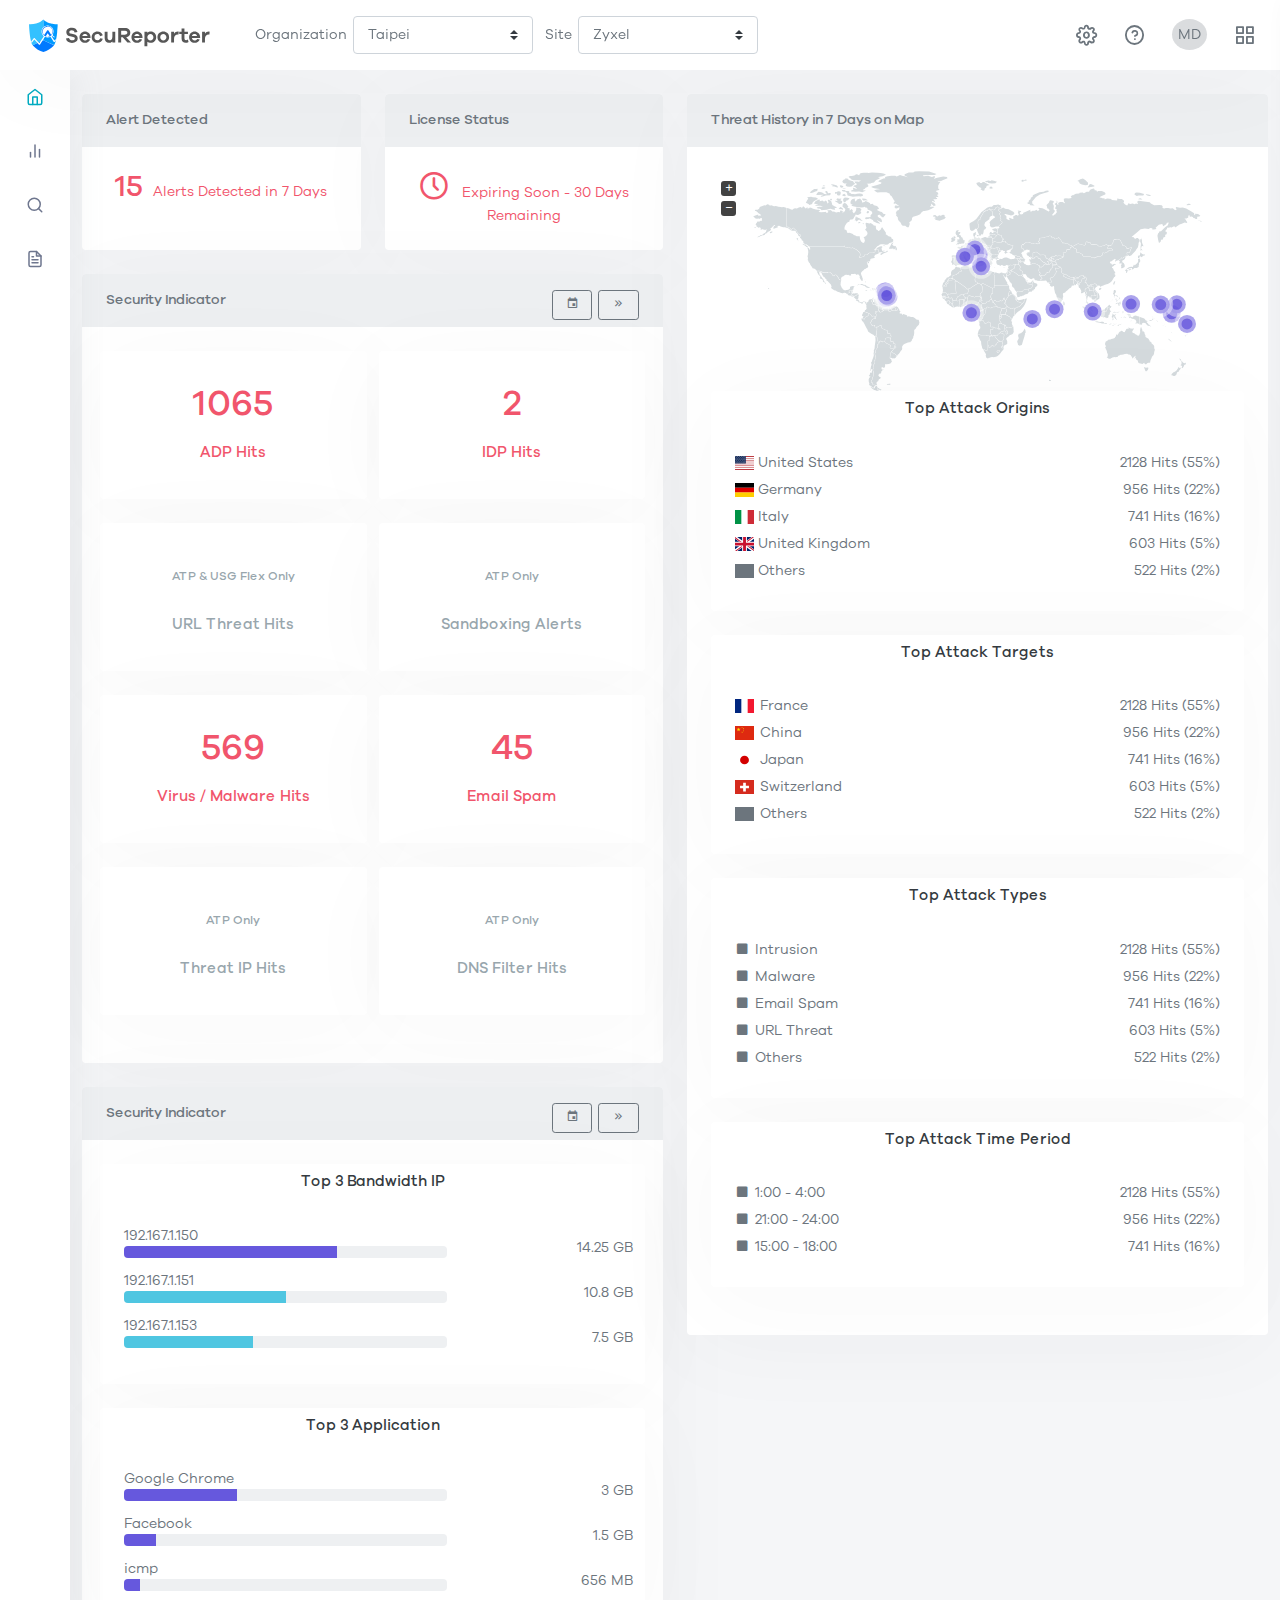
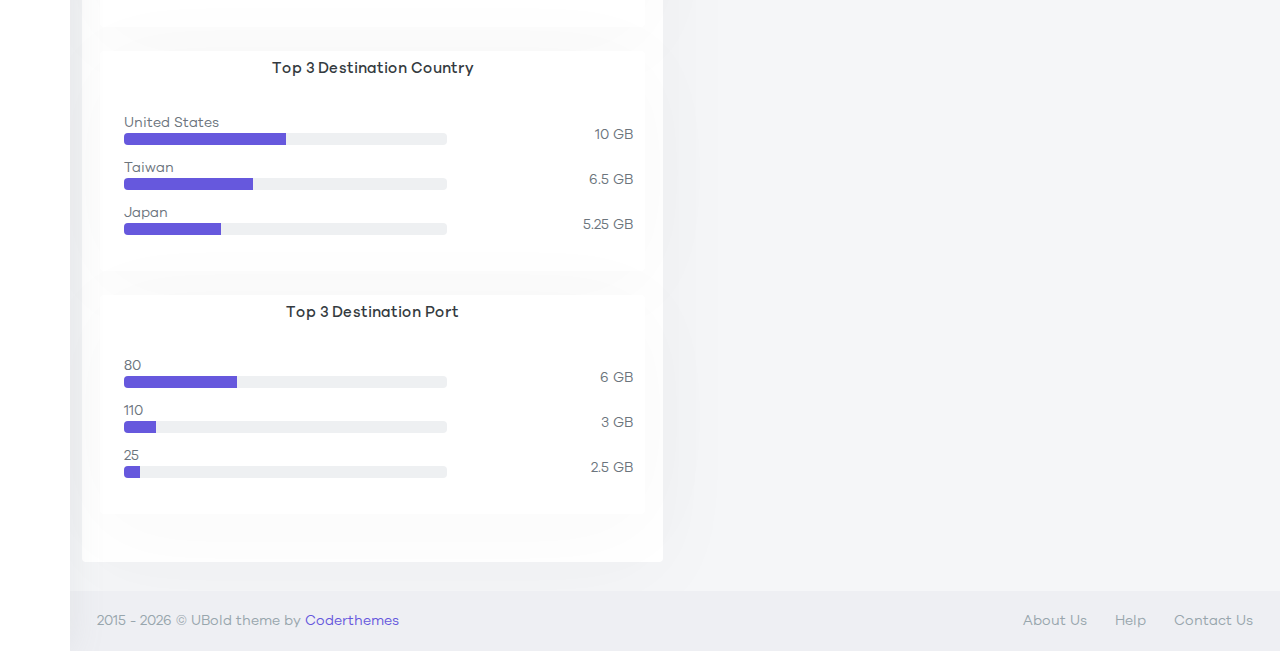
==== commit c8a42c3d: "20201110" ====
--- a/index.html
+++ b/index.html
@@ -8,26 +8,28 @@
         <meta content="Coderthemes" name="author" />
         <meta http-equiv="X-UA-Compatible" content="IE=edge" />
         <!-- App favicon -->
-        <link rel="shortcut icon" href="../assets/images/favicon.ico"> 
+        <link rel="shortcut icon" href="assets/images/favicon.ico"> 
+
+        <!-- plugin css -->
+        <link href="assets/libs/admin-resources/jquery.vectormap/jquery-jvectormap-1.2.2.css" rel="stylesheet" type="text/css" />
+        <link href="assets/libs/flag-icon-css/css/flag-icon.min.css" rel="stylesheet" type="text/css" />
+        <link href="assets/libs/daterangepicker/daterangepicker.css" rel="stylesheet" type="text/css" />
 
         <!-- App css -->
-        <link href="../assets/css/bootstrap.min.css" rel="stylesheet" type="text/css" class="default-stylesheet"/>
-        <link href="../assets/css/app.min.css" rel="stylesheet" type="text/css" class="default-stylesheet"/>
-        <link href="../assets/css/kendo-ui.min.css" rel="stylesheet" type="text/css" class="default-stylesheet"/>
-
-        <link href="../assets/css/bootstrap-dark.min.css" rel="stylesheet" type="text/css" class="dark-stylesheet"/>
-        <link href="../assets/css/app-dark.min.css" rel="stylesheet" type="text/css" class="dark-stylesheet"/>
-        <link href="../assets/css/kendo-ui-dark.min.css" rel="stylesheet" type="text/css" class="dark-stylesheet"/>
+        <link href="assets/css/bootstrap.min.css" rel="stylesheet" type="text/css" class="default-stylesheet"/>
+        <link href="assets/css/app.min.css" rel="stylesheet" type="text/css" class="default-stylesheet"/>
+        <link href="assets/css/kendo-ui.min.css" rel="stylesheet" type="text/css" class="default-stylesheet"/>
+
+        <link href="assets/css/bootstrap-dark.min.css" rel="stylesheet" type="text/css" class="dark-stylesheet"/>
+        <link href="assets/css/app-dark.min.css" rel="stylesheet" type="text/css" class="dark-stylesheet"/>
+        <link href="assets/css/kendo-ui-dark.min.css" rel="stylesheet" type="text/css" class="dark-stylesheet"/>
 
         <!-- icons -->
-        <link href="../assets/css/icons.min.css" rel="stylesheet" type="text/css" />
-
-        <!-- plugin css -->
-        <link href="../assets/libs/admin-resources/jquery.vectormap/jquery-jvectormap-1.2.2.css" rel="stylesheet" type="text/css" />
-        <link href="../assets/libs/daterangepicker/daterangepicker.css" rel="stylesheet" type="text/css" />
+        <link href="assets/css/icons.min.css" rel="stylesheet" type="text/css" />
+        
     </head>
 
-    <body class="loading" data-layout='{"mode": "light", "width": "fluid", "menuPosition": "fixed", "sidebar": { "color": "light", "size": "condensed", "showuser": false}, "topbar": {"color": "light"}, "showRightSidebarOnPageLoad": true}'>
+    <body class="loading">
 
         <!-- Begin page -->
         <div id="wrapper">
@@ -46,7 +48,7 @@
                             <div class="dropdown-menu dropdown-lg dropdown-menu-right p-2">
                                 <form>
                                     <div class="form-group">
-                                        <label for="organization-select">Organization</label>
+                                        <label for="organization-select" class="font-weight-normal">Organization</label>
                                         <select class="custom-select text-truncate" id="organization-select">
                                             <option>Taipei</option>
                                             <option>Hsinchu</option>
@@ -56,7 +58,7 @@
 
                                 <form>
                                     <div class="form-group">
-                                        <label for="site-select">Site</label>
+                                        <label for="site-select font-weight-normal" class="font-weight-normal">Site</label>
                                         <select class="custom-select text-truncate" id="site-select">
                                             <option>Zyxel</option>
                                             <option>Long Long Long Long Long Site Name</option>
@@ -90,7 +92,7 @@
                                     <!-- item-->
                                     <a href="javascript:void(0);" class="dropdown-item notify-item active">
                                         <div class="notify-icon">
-                                            <img src="../assets/images/users/user-1.jpg" class="img-fluid rounded-circle" alt="" /> </div>
+                                            <img src="assets/images/users/user-1.jpg" class="img-fluid rounded-circle" alt="" /> </div>
                                         <p class="notify-details">Cristina Pride</p>
                                         <p class="text-muted mb-0 user-msg">
                                             <small>Hi, How are you? What about our next meeting</small>
@@ -110,7 +112,7 @@
                                     <!-- item-->
                                     <a href="javascript:void(0);" class="dropdown-item notify-item">
                                         <div class="notify-icon">
-                                            <img src="../assets/images/users/user-4.jpg" class="img-fluid rounded-circle" alt="" /> </div>
+                                            <img src="assets/images/users/user-4.jpg" class="img-fluid rounded-circle" alt="" /> </div>
                                         <p class="notify-details">Karen Robinson</p>
                                         <p class="text-muted mb-0 user-msg">
                                             <small>Wow ! this admin looks good and awesome design</small>
@@ -157,76 +159,88 @@
     
                             </div>
                         </li>
-    
+
                         <li class="dropdown notification-list topbar-dropdown">
                             <a class="nav-link dropdown-toggle nav-user mr-0 waves-effect waves-light" data-toggle="dropdown" href="#" role="button" aria-haspopup="false" aria-expanded="false">
-                                <i class="fe-user noti-icon"></i>
-                                <span class="d-none d-xl-inline-block ml-1">
-                                    Geneva <i class="mdi mdi-chevron-down"></i> 
-                                </span>
-                            </a>
+                                <i class="fe-settings noti-icon"></i>
+                            </a>
+                            <div class="dropdown-menu dropdown-menu-right profile-dropdown ">
+                                <!-- item-->
+                                <div class="dropdown-header noti-title">
+                                    <h5 class="text-overflow m-0">Preference</h5>
+                                </div>
+
+                                <!-- item-->
+                                <a href="javascript:void(0);" class="dropdown-item notify-item">
+                                    <div class="custom-control custom-switch">
+                                        <input type="checkbox" class="custom-control-input" name="color-scheme-mode" id="dark-mode-check">
+                                        <label class="custom-control-label font-weight-normal" for="dark-mode-check"><i class="fe-moon"></i>Dark Mode</label>
+                                    </div>
+                                </a>
+                            </div>
+                        </li>
+
+                        <li class="dropdown d-none d-lg-inline-block topbar-dropdown">
+                            <a class="nav-link dropdown-toggle arrow-none waves-effect waves-light" data-toggle="dropdown" href="#" role="button" aria-haspopup="false" aria-expanded="false">
+                                <i class="fe-help-circle noti-icon"></i>
+                            </a>
+                            <div class="dropdown-menu dropdown-menu-right profile-dropdown">
+                                <!-- item-->
+                                <div class="dropdown-header noti-title">
+                                    <h5 class="text-overflow m-0">Help</h5>
+                                </div>
+    
+                                <!-- item-->
+                                <a href="javascript:void(0);" class="dropdown-item notify-item">
+                                    <span>User Guide</span>
+                                </a>
+    
+                                <!-- item-->
+                                <a href="javascript:void(0);" class="dropdown-item notify-item">
+                                    <span>Documents</span>
+                                </a>
+    
+                            </div>
+                        </li>
+
+                        <li class="dropdown notification-list topbar-dropdown">
+                            <a class="nav-link dropdown-toggle nav-user mr-0 waves-effect waves-light" data-toggle="dropdown" href="#" role="button" aria-haspopup="false" aria-expanded="false">            
+                                <span class="bg-soft-secondary text-secondary rounded-circle p-1 user-select-none">MD</span>
+                            </a>
+
                             <div class="dropdown-menu dropdown-menu-right profile-dropdown ">
                                 <!-- item-->
                                 <div class="dropdown-header noti-title">
                                     <h6 class="text-overflow m-0">Welcome !</h6>
                                 </div>
-    
+
                                 <!-- item-->
                                 <a href="javascript:void(0);" class="dropdown-item notify-item">
                                     <i class="fe-user"></i>
                                     <span>My Account</span>
                                 </a>
-    
+
                                 <!-- item-->
                                 <a href="javascript:void(0);" class="dropdown-item notify-item">
                                     <i class="fe-settings"></i>
                                     <span>Settings</span>
                                 </a>
-    
+
                                 <!-- item-->
                                 <a href="javascript:void(0);" class="dropdown-item notify-item">
                                     <i class="fe-lock"></i>
                                     <span>Lock Screen</span>
                                 </a>
-    
+
                                 <div class="dropdown-divider"></div>
-    
+
                                 <!-- item-->
                                 <a href="javascript:void(0);" class="dropdown-item notify-item">
                                     <i class="fe-log-out"></i>
                                     <span>Logout</span>
                                 </a>
-    
-                            </div>
-                        </li>
-
-                        <li class="dropdown d-none d-lg-inline-block topbar-dropdown">
-                            <a class="nav-link dropdown-toggle arrow-none waves-effect waves-light" data-toggle="dropdown" href="#" role="button" aria-haspopup="false" aria-expanded="false">
-                                <i class="fe-help-circle noti-icon"></i>
-                            </a>
-                            <div class="dropdown-menu dropdown-menu-right profile-dropdown">
-                                <!-- item-->
-                                <div class="dropdown-header noti-title">
-                                    <h6 class="text-overflow m-0">Help</h6>
-                                </div>
-    
-                                <!-- item-->
-                                <a href="javascript:void(0);" class="dropdown-item notify-item">
-                                    <span>User Guide</span>
-                                </a>
-    
-                                <!-- item-->
-                                <a href="javascript:void(0);" class="dropdown-item notify-item">
-                                    <span>Documents</span>
-                                </a>
-    
-                            </div>
-                        </li>
-    
-                        <li class="dropdown d-none d-lg-inline-block topbar-dropdown">
-                            <a href="javascript:void(0);" class="nav-link right-bar-toggle waves-effect waves-light">
-                                <i class="fe-settings noti-icon"></i>
-                            </a>
+
+                            </div>
                         </li>
 
                         <li class="dropdown notification-list topbar-dropdown">
@@ -239,19 +253,19 @@
                                     <div class="row no-gutters">
                                         <div class="col">
                                             <a class="dropdown-icon-item" href="#">
-                                                <img src="../assets/images/brands/slack.png" alt="slack">
+                                                <img src="assets/images/brands/slack.png" alt="slack">
                                                 <span>Slack</span>
                                             </a>
                                         </div>
                                         <div class="col">
                                             <a class="dropdown-icon-item" href="#">
-                                                <img src="../assets/images/brands/github.png" alt="Github">
+                                                <img src="assets/images/brands/github.png" alt="Github">
                                                 <span>GitHub</span>
                                             </a>
                                         </div>
                                         <div class="col">
                                             <a class="dropdown-icon-item" href="#">
-                                                <img src="../assets/images/brands/dribbble.png" alt="dribbble">
+                                                <img src="assets/images/brands/dribbble.png" alt="dribbble">
                                                 <span>Dribbble</span>
                                             </a>
                                         </div>
@@ -260,19 +274,19 @@
                                     <div class="row no-gutters">
                                         <div class="col">
                                             <a class="dropdown-icon-item" href="#">
-                                                <img src="../assets/images/brands/bitbucket.png" alt="bitbucket">
+                                                <img src="assets/images/brands/bitbucket.png" alt="bitbucket">
                                                 <span>Bitbucket</span>
                                             </a>
                                         </div>
                                         <div class="col">
                                             <a class="dropdown-icon-item" href="#">
-                                                <img src="../assets/images/brands/dropbox.png" alt="dropbox">
+                                                <img src="assets/images/brands/dropbox.png" alt="dropbox">
                                                 <span>Dropbox</span>
                                             </a>
                                         </div>
                                         <div class="col">
                                             <a class="dropdown-icon-item" href="#">
-                                                <img src="../assets/images/brands/g-suite.png" alt="G Suite">
+                                                <img src="assets/images/brands/g-suite.png" alt="G Suite">
                                                 <span>G Suite</span>
                                             </a>
                                         </div>
@@ -289,21 +303,21 @@
                     <div class="logo-box">
                         <a href="index.html" class="logo logo-dark text-center">
                             <span class="logo-sm">
-                                <img src="../assets/images/logo-sm.svg" alt="" height="36">
+                                <img src="assets/images/logo-sm.svg" alt="" height="36">
                                 <!-- <span class="logo-lg-text-light">UBold</span> -->
                             </span>
                             <span class="logo-lg">
-                                <img src="../assets/images/logo-dark.svg" alt="" height="36">
+                                <img src="assets/images/logo-dark.svg" alt="" height="36">
                                 <!-- <span class="logo-lg-text-light">U</span> -->
                             </span>
                         </a>
     
                         <a href="index.html" class="logo logo-light text-center">
                             <span class="logo-sm">
-                                <img src="../assets/images/logo-sm.svg" alt="" height="36">
+                                <img src="assets/images/logo-sm.svg" alt="" height="36">
                             </span>
                             <span class="logo-lg">
-                                <img src="../assets/images/logo-light.svg" alt="" height="36">
+                                <img src="assets/images/logo-light.svg" alt="" height="36">
                             </span>
                         </a>
                     </div>
@@ -327,20 +341,22 @@
                             <!-- End mobile menu toggle-->
                         </li>   
             
-                        <li class="d-none d-md-block nav-link">
+                        <li class="d-none d-md-inline-block nav-link">
                             <form class="form-inline">
-                                <label class="mr-1" for="organization-select" class="formin">Organization</label>
+                                <label for="organization-select" class="mr-1 font-weight-normal">Organization</label>
                                 <select class="custom-select text-truncate org-select" id="organization-select">
                                     <option>Taipei</option>
                                     <option>Hsinchu</option>
                                 </select>
 
-                                <label for="site-select" class="mr-1 ml-2">Site</label>
+                                <label for="site-select" class="mr-1 ml-2 font-weight-normal">Site</label>
                                 <select class="custom-select text-truncate site-select" id="site-select">
                                     <option>Zyxel</option>
                                     <option>Long Long Long Long Long Site Name</option>
                                 </select>
+
                             </form>
+
                         </li>
             
                     </ul>
@@ -359,7 +375,7 @@
 
                         <ul id="side-menu">
                             <li>
-                                <a href="/">
+                                <a href="index.html">
                                     <i data-feather="home"></i>
                                     <span> Home </span>
                                 </a>
@@ -418,474 +434,725 @@
 
             <div class="content-page px-0">
                 <div class="content">
-    
+                
                     <!-- Start Content-->
                     <div class="container-fluid">
-                        <div class="row">
-                            <div class="col-lg-7 col-md-12 d-flex p-0">
-                                <div class="card flex-fill bg-light mb-0">
+                        <div class="row mt-3">
+                            <div class="col-md-6">
+                                <div class="row">
+                                    <div class="col-md-6 d-flex">
+                                        <div class="card flex-fill">
+                                            <div class="card-header">Alert Detected
+                                            </div>
+                                            <div class="card-body">
+
+                                                <!-- Stacked Progress Bar -->
+                                                <div class="row">
+                                                    <div class="col text-center">
+                                                        <span class="h2 mr-1 text-danger">15</span> 
+                                                        <span class="text-danger">Alerts Detected in 7 Days</span> 
+                                                    </div>
+                                                </div>
+
+                                            </div>
+                                        </div>
+                                    </div>
+                                    <div class="col-md-6 d-flex">
+                                        <div class="card flex-fill">
+                                            <div class="card-header">License Status
+                                            </div>
+                                            <div class="card-body">
+
+                                                <!-- Stacked Progress Bar -->
+                                                <div class="row">
+                                                    <div class="col text-center">
+                                                        <span class="h2 mr-1 text-danger">
+                                                            <i class="fe-clock"></i>
+                                                        </span> 
+                                                        <span class="text-danger">Expiring Soon - 30 Days Remaining</span> 
+                                                    </div>
+
+                                                </div>
+                                            </div>
+                                        </div>
+                                    </div>
+                                </div>
+
+                                <div class="row">
+                                    <div class="col">
+                                        <div class="card">
+                                            <div class="card-header">Security Indicator
+                                                <div class="card-widgets">
+                                                    <div class="d-flex">
+                                                        <button type="button" class="btn btn-sm btn-outline-secondary d-xl-none" id="security-indicator-date-range-picker-icon">
+                                                            <i class="mdi mdi-calendar"></i>
+                                                        </button>
+                                                        <div class="d-none d-xl-block" style="width:150px">
+                                                            <button type="button" class="btn btn-block btn-sm btn-outline-secondary d-flex justify-content-between" id="security-indicator-date-range-picker">
+                                                                <span>Last 24 Hours</span><i class="mdi mdi-chevron-down"></i>
+                                                            </button>
+                                                        </div>
+                                                        <button type="button" class="btn btn-sm btn-outline-secondary ml-1">
+                                                            <i class="mdi mdi-chevron-double-right"></i>
+                                                        </button>
+                                                    </div>
+                                                </div>
+                                            </div>
+                                            <div class="card-body">
+        
+                                                <div class="row">
+                                                    <div class="col-xl-3 col-lg-6 col-md-12 px-1">
+                                                        <div class="card" data-toggle="modal" data-target="#security-indicator-right-modal" data-indicator="ADP">
+                                                            <div class="card-body">
+                                                                <div class="row">
+                                                                    <div class="col-12 align-self-center" style="height: 60px"><h1 class="text-center text-danger"><span>1065</span></h1></div>
+                                                                </div>
+                                                                <div class="row" style="height: 40px">
+                                                                    <div class="col-12"><h5 class="text-center text-danger">ADP Hits</h5></div>
+                                                                </div>
+                                                            </div>
+                                                        </div>
+                                                    </div>
+                                                    <div class="col-xl-3 col-lg-6 col-md-12 px-1">
+                                                        <div class="card" data-toggle="modal" data-target="#security-indicator-right-modal" data-indicator="IDP">
+                                                            <div class="card-body">
+                                                                <div class="row">
+                                                                    <div class="col-12 align-self-center" style="height: 60px"><h1 class="text-center text-danger">2</h1></div>
+                                                                </div>
+                                                                <div class="row" style="height: 40px">
+                                                                    <div class="col-12"><h5 class="text-center text-danger">IDP Hits</h5></div>
+                                                                </div>
+                                                            </div>
+                                                        </div>
+                                                    </div>
+                                                    <div class="col-xl-3 col-lg-6 col-md-12 px-1">
+                                                        <div class="card">
+                                                            <div class="card-body">
+                                                                <div class="row align-items-center" style="height: 60px">
+                                                                    <div class="col-12"><h6 class="text-center text-muted">ATP & USG Flex Only</h6></div>
+                                                                </div>
+                                                                <div class="row" style="height: 40px">
+                                                                    <div class="col-12"><h5 class="text-center text-muted">URL Threat Hits</h5></div>
+                                                                </div>
+                                                            </div>
+                                                        </div>
+                                                    </div>
+                                                    <div class="col-xl-3 col-lg-6 col-md-12 px-1">
+                                                        <div class="card">
+                                                            <div class="card-body">
+                                                                <div class="row align-items-center" style="height: 60px">
+                                                                    <div class="col-12"><h6 class="text-center text-muted">ATP Only</h6></div>
+                                                                </div>
+                                                                <div class="row" style="height: 40px">
+                                                                    <div class="col-12"><h5 class="text-center text-muted">Sandboxing Alerts</h5></div>
+                                                                </div>
+                                                            </div>
+                                                        </div>
+                                                    </div>
+                                                </div>
+                                                <div class="row">
+                                                    <div class="col-xl-3 col-lg-6 col-md-12 px-1">
+                                                        <div class="card" data-toggle="modal" data-target="#security-indicator-right-modal" data-indicator="AV">
+                                                            <div class="card-body">
+                                                                <div class="row">
+                                                                    <div class="col-12 align-self-center" style="height: 60px"><h1 class="text-center text-danger"><span>569</span></h1></div>
+                                                                </div>
+                                                                <div class="row" style="height: 40px">
+                                                                    <div class="col-12"><h5 class="text-center text-danger">Virus / Malware Hits</h5></div>
+                                                                </div>
+                                                            </div>
+                                                        </div>
+                                                    </div>
+                                                    <div class="col-xl-3 col-lg-6 col-md-12 px-1">
+                                                        <div class="card" data-toggle="modal" data-target="#security-indicator-right-modal" data-indicator="AS">
+                                                            <div class="card-body">
+                                                                <div class="row">
+                                                                    <div class="col-12 align-self-center" style="height: 60px"><h1 class="text-center text-danger">45</h1></div>
+                                                                </div>
+                                                                <div class="row" style="height: 40px">
+                                                                    <div class="col-12"><h5 class="text-center text-danger">Email Spam</h5></div>
+                                                                </div>
+                                                            </div>
+                                                        </div>
+                                                    </div>
+                                                    <div class="col-xl-3 col-lg-6 col-md-12 px-1">
+                                                        <div class="card">
+                                                            <div class="card-body">
+                                                                <div class="row align-items-center" style="height: 60px">
+                                                                    <div class="col-12"><h6 class="text-center text-muted">ATP Only</h6></div>
+                                                                </div>
+                                                                <div class="row" style="height: 40px">
+                                                                    <div class="col-12"><h5 class="text-center text-muted">Threat IP Hits</h5></div>
+                                                                </div>
+                                                            </div>
+                                                        </div>
+                                                    </div>
+                                                    <div class="col-xl-3 col-lg-6 col-md-12 px-1">
+                                                        <div class="card">
+                                                            <div class="card-body">
+                                                                <div class="row align-items-center" style="height: 60px">
+                                                                    <div class="col-12"><h6 class="text-center text-muted">ATP Only</h6></div>
+                                                                </div>
+                                                                <div class="row" style="height: 40px">
+                                                                    <div class="col-12"><h5 class="text-center text-muted">DNS Filter Hits</h5></div>
+                                                                </div>
+                                                            </div>
+                                                        </div>
+                                                    </div>
+                                                </div>
+                                            </div>
+                                        </div>
+
+                                        <!-- Right modal content -->
+                                        <div id="security-indicator-right-modal" class="modal fade" tabindex="-1" role="dialog" aria-hidden="true">
+                                            <div class="modal-dialog modal-lg modal-right">
+                                                <div class="modal-content">
+                                                    <div class="modal-header border-0">
+                                                        <button type="button" class="close" data-dismiss="modal" aria-hidden="true">×</button>
+                                                    </div>
+                                                    <div class="modal-body">
+                                                        <h4 class="mt-3 mb-2">Security Indicator Detail</h4>
+                                                        <div class="container-fluid">
+                                                            <div class="row my-2">
+                                                                <select class="text-truncate">
+                                                                    <option>Taipei</option>
+                                                                    <option>Hsinchu</option>
+                                                                </select>   
+                                                            </div>
+                        
+                                                            <div class="row my-2">
+                                                                <div class="col">
+                                                                    <div id="grid"></div>
+                                                                </div>
+                                                            </div>
+                                                        </div>
+                
+                                                    </div>
+                                                </div><!-- /.modal-content -->
+                                            </div><!-- /.modal-dialog -->
+                                        </div><!-- /.modal -->
+
+                                    </div>
+                                </div>
+
+                                <div class="row">
+                                    <div class="col">
+                                        <div class="card">
+                                            <div class="card-header">Security Indicator
+                                                <div class="card-widgets">
+                                                    <div class="d-flex">
+                                                        <button type="button" class="btn btn-sm btn-outline-secondary d-xl-none" id="date-range-picker-icon">
+                                                            <i class="mdi mdi-calendar"></i>
+                                                        </button>
+                                                        <div class="d-none d-xl-block" style="width:150px">
+                                                            <button type="button" class="btn btn-block btn-sm btn-outline-secondary d-flex justify-content-between" id="date-range-picker">
+                                                                <span>Last 24 Hours</span><i class="mdi mdi-chevron-down"></i>
+                                                            </button>
+                                                        </div>
+                                                        <button type="button" class="btn btn-sm btn-outline-secondary ml-1">
+                                                            <i class="mdi mdi-chevron-double-right"></i>
+                                                        </button>
+                                                    </div>
+                                                </div>
+                                            </div>
+
+                                            <div class="card-body">
+        
+                                                <div class="row">
+                                                    <div class="col-lg-12 col-xl-6 px-1">
+                                                        <div class="card">
+                                                            <div class="card-header text-center bg-transparent h5 p-0">Top 3 Bandwidth IP</div>
+                                                            <div class="card-body">
+                                                                <div class="row">
+                                                                    <div class="col-8">
+                                                                        <div class="row">
+                                                                            <div class="col-12">192.167.1.150</div>
+                                                                        </div>
+                                                                        <div class="row">
+                                                                            <div class="col-12">
+                                                                                <div class="progress mb-2">
+                                                                                    <div class="progress-bar" role="progressbar" style="width: 66%" aria-valuenow="66" aria-valuemin="0" aria-valuemax="100"></div>
+                                                                                </div>
+                                                                            </div>
+                                                                        </div>
+                                                                    </div>
+                                                                    <div class="col-4 px-0 text-right align-self-center"> 14.25 GB</div>
+                                                                </div>
+                                                                <div class="row">
+                                                                    <div class="col-8">
+                                                                        <div class="row">
+                                                                            <div class="col-12">192.167.1.151</div>
+                                                                        </div>
+                                                                        <div class="row">
+                                                                            <div class="col-12">
+                                                                                <div class="progress mb-2">
+                                                                                    <div class="progress-bar bg-info" role="progressbar" style="width: 50%" aria-valuenow="50" aria-valuemin="0" aria-valuemax="100"></div>
+                                                                                </div>
+                                                                            </div>
+                                                                        </div>
+                                                                    </div>
+                                                                    <div class="col-4 px-0 text-right align-self-center"> 10.8 GB</div>
+                                                                </div>
+                                                                <div class="row">
+                                                                    <div class="col-8">
+                                                                        <div class="row">
+                                                                            <div class="col-12">192.167.1.153</div>
+                                                                        </div>
+                                                                        <div class="row">
+                                                                            <div class="col-12">
+                                                                                <div class="progress mb-2">
+                                                                                    <div class="progress-bar bg-info" role="progressbar" style="width: 40%" aria-valuenow="40" aria-valuemin="0" aria-valuemax="100"></div>
+                                                                                </div>
+                                                                            </div>
+                                                                        </div>
+                                                                    </div>
+                                                                    <div class="col-4 px-0 text-right align-self-center"> 7.5 GB</div>
+                                                                </div>
+                                                            </div>
+                                                        </div>
+                                                    </div>
+                                                    <div class="col-lg-12 col-xl-6 px-1">
+                                                        <div class="card">
+                                                            <div class="card-header text-center bg-transparent h5 p-0">Top 3 Application</div>
+                                                            <div class="card-body">
+                                                                <div class="row">
+                                                                    <div class="col-8">
+                                                                        <div class="row">
+                                                                            <div class="col-12">Google Chrome</div>
+                                                                        </div>
+                                                                        <div class="row">
+                                                                            <div class="col-12">
+                                                                                <div class="progress mb-2">
+                                                                                    <div class="progress-bar" role="progressbar" style="width: 35%" aria-valuenow="35" aria-valuemin="0" aria-valuemax="100"></div>
+                                                                                </div>
+                                                                            </div>
+                                                                        </div>
+                                                                    </div>
+                                                                    <div class="col-4 px-0 text-right align-self-center"> 3 GB</div>
+                                                                </div>
+                                                                <div class="row">
+                                                                    <div class="col-8">
+                                                                        <div class="row">
+                                                                            <div class="col-12">Facebook</div>
+                                                                        </div>
+                                                                        <div class="row">
+                                                                            <div class="col-12">
+                                                                                <div class="progress mb-2">
+                                                                                    <div class="progress-bar" role="progressbar" style="width: 10%" aria-valuenow="10" aria-valuemin="0" aria-valuemax="100"></div>
+                                                                                </div>
+                                                                            </div>
+                                                                        </div>
+                                                                    </div>
+                                                                    <div class="col-4 px-0 text-right align-self-center"> 1.5 GB</div>
+                                                                </div>
+                                                                <div class="row">
+                                                                    <div class="col-8">
+                                                                        <div class="row">
+                                                                            <div class="col-12">icmp</div>
+                                                                        </div>
+                                                                        <div class="row">
+                                                                            <div class="col-12">
+                                                                                <div class="progress mb-2">
+                                                                                    <div class="progress-bar" role="progressbar" style="width: 5%" aria-valuenow="5" aria-valuemin="0" aria-valuemax="100"></div>
+                                                                                </div>
+                                                                            </div>
+                                                                        </div>
+                                                                    </div>
+                                                                    <div class="col-4 px-0 text-right align-self-center"> 656 MB</div>
+                                                                </div>
+                                                            </div>
+                                                        </div>
+                                                    </div>
+            
+                                                </div>
+                                                <div class="row">
+                                                    <div class="col-lg-12 col-xl-6 px-1">
+                                                        <div class="card">
+                                                            <div class="card-header text-center bg-transparent h5 p-0">Top 3 Destination Country</div>
+                                                            <div class="card-body">
+                                                                <div class="row">
+                                                                    <div class="col-8">
+                                                                        <div class="row">
+                                                                            <div class="col-12">United States</div>
+                                                                        </div>
+                                                                        <div class="row">
+                                                                            <div class="col-12">
+                                                                                <div class="progress mb-2">
+                                                                                    <div class="progress-bar" role="progressbar" style="width: 50%" aria-valuenow="50" aria-valuemin="0" aria-valuemax="100"></div>
+                                                                                </div>
+                                                                            </div>
+                                                                        </div>
+                                                                    </div>
+                                                                    <div class="col-4 px-0 text-right align-self-center"> 10 GB</div>
+                                                                </div>
+                                                                <div class="row">
+                                                                    <div class="col-8">
+                                                                        <div class="row">
+                                                                            <div class="col-12">Taiwan</div>
+                                                                        </div>
+                                                                        <div class="row">
+                                                                            <div class="col-12">
+                                                                                <div class="progress mb-2">
+                                                                                    <div class="progress-bar" role="progressbar" style="width: 40%" aria-valuenow="40" aria-valuemin="0" aria-valuemax="100"></div>
+                                                                                </div>
+                                                                            </div>
+                                                                        </div>
+                                                                    </div>
+                                                                    <div class="col-4 px-0 text-right align-self-center"> 6.5 GB</div>
+                                                                </div>
+                                                                <div class="row">
+                                                                    <div class="col-8">
+                                                                        <div class="row">
+                                                                            <div class="col-12">Japan</div>
+                                                                        </div>
+                                                                        <div class="row">
+                                                                            <div class="col-12">
+                                                                                <div class="progress mb-2">
+                                                                                    <div class="progress-bar" role="progressbar" style="width: 30%" aria-valuenow="30" aria-valuemin="0" aria-valuemax="100"></div>
+                                                                                </div>
+                                                                            </div>
+                                                                        </div>
+                                                                    </div>
+                                                                    <div class="col-4 px-0 text-right align-self-center"> 5.25 GB</div>
+                                                                </div>
+                                                            </div>
+                                                        </div>
+                                                    </div>
+                                                    <div class="col-lg-12 col-xl-6 px-1">
+                                                        <div class="card">
+                                                            <div class="card-header text-center bg-transparent h5 p-0">Top 3 Destination Port</div>
+                                                            <div class="card-body">
+                                                                <div class="row">
+                                                                    <div class="col-8">
+                                                                        <div class="row">
+                                                                            <div class="col-12">80</div>
+                                                                        </div>
+                                                                        <div class="row">
+                                                                            <div class="col-12">
+                                                                                <div class="progress mb-2">
+                                                                                    <div class="progress-bar" role="progressbar" style="width: 35%" aria-valuenow="35" aria-valuemin="0" aria-valuemax="100"></div>
+                                                                                </div>
+                                                                            </div>
+                                                                        </div>
+                                                                    </div>
+                                                                    <div class="col-4 px-0 text-right align-self-center"> 6 GB</div>
+                                                                </div>
+                                                                <div class="row">
+                                                                    <div class="col-8">
+                                                                        <div class="row">
+                                                                            <div class="col-12">110</div>
+                                                                        </div>
+                                                                        <div class="row">
+                                                                            <div class="col-12">
+                                                                                <div class="progress mb-2">
+                                                                                    <div class="progress-bar" role="progressbar" style="width: 10%" aria-valuenow="10" aria-valuemin="0" aria-valuemax="100"></div>
+                                                                                </div>
+                                                                            </div>
+                                                                        </div>
+                                                                    </div>
+                                                                    <div class="col-4 px-0 text-right align-self-center"> 3 GB</div>
+                                                                </div>
+                                                                <div class="row">
+                                                                    <div class="col-8">
+                                                                        <div class="row">
+                                                                            <div class="col-12">25</div>
+                                                                        </div>
+                                                                        <div class="row">
+                                                                            <div class="col-12">
+                                                                                <div class="progress mb-2">
+                                                                                    <div class="progress-bar" role="progressbar" style="width: 5%" aria-valuenow="5" aria-valuemin="0" aria-valuemax="100"></div>
+                                                                                </div>
+                                                                            </div>
+                                                                        </div>
+                                                                    </div>
+                                                                    <div class="col-4 px-0 text-right align-self-center"> 2.5 GB</div>
+                                                                </div>
+                                                            </div>
+                                                        </div>
+                                                    </div>
+            
+                                                </div>
+                                            </div>
+                                        </div>
+                                    </div>
+                                </div>
+                            </div>
+
+                            <div class="col-md-6">
+                                <div class="card">
+                                    <div class="card-header">Threat History in 7 Days on Map</div>
                                     <div class="card-body">
                                         <div class="row">
-                                            <div class="col-6 px-1">
-                                                <h4 class="header-title mb-3">Security Indicator</h4>
+                                            <div class="col-xl-10 offset-xl-1 col-lg-12">
+                                                <div id="world-map-markers" style="height: 220px"></div>
                                             </div>
-                                            <div class="col-6 px-1">
-                                                <div class="d-flex float-right">
-                                                    <button type="button" class="btn btn-sm btn-outline-secondary d-xl-none" id="security-indicator-date-range-picker-icon">
-                                                        <i class="mdi mdi-calendar"></i>
-                                                    </button>
-                                                    <div class="d-none d-xl-block" style="width:150px">
-                                                        <button type="button" class="btn btn-block btn-sm btn-outline-secondary d-flex justify-content-between" id="security-indicator-date-range-picker">
-                                                            <span>Last 24 Hours</span><i class="mdi mdi-chevron-down"></i>
-                                                        </button>
-                                                    </div>
-                                                    <button type="button" class="btn btn-sm btn-outline-secondary ml-1">
-                                                        <i class="mdi mdi-chevron-double-right"></i>
-                                                    </button>
+                                        </div>
+
+                                        <div class="row">
+                                            <div class="col-lg-12 col-xl-6 d-flex">
+                                                <div class="card flex-fill">
+                                                    <div class="card-header text-center bg-transparent h5 p-0">Top Attack Origins</div>
+                                                    <div class="card-body">
+
+                                                        <div class="row mb-1">
+                                                            <div class="col d-flex justify-content-between">
+                                                                <span>
+                                                                    <i class="flag-icon flag-icon-us"></i>
+                                                                    <span class="d-none d-sm-inline-block">United States</span> 
+                                                                </span>
+                                                                <span>
+                                                                    2128 Hits (55%)
+                                                                </span>
+                                                            </div>
+                                                        </div>
+                                                        <div class="row mb-1">
+                                                            <div class="col d-flex justify-content-between">
+                                                                <span>
+                                                                    <i class="flag-icon flag-icon-de"></i>
+                                                                    <span class="d-none d-sm-inline-block">Germany</span> 
+                                                                </span>
+                                                                <span>
+                                                                    956 Hits (22%)
+                                                                </span>
+                                                            </div>
+                                                        </div>
+                                                        <div class="row mb-1">
+                                                            <div class="col d-flex justify-content-between">
+                                                                <span>
+                                                                    <i class="flag-icon flag-icon-it"></i>
+                                                                    <span class="d-none d-sm-inline-block">Italy</span> 
+                                                                </span>
+                                                                <span>
+                                                                    741 Hits (16%)
+                                                                </span>
+                                                            </div>
+                                                        </div>
+                                                        <div class="row mb-1">
+                                                            <div class="col d-flex justify-content-between">
+                                                                <span>
+                                                                    <i class="flag-icon flag-icon-gb"></i>
+                                                                    <span class="d-none d-sm-inline-block">United Kingdom</span> 
+                                                                </span>
+                                                                <span>
+                                                                    603 Hits (5%)
+                                                                </span>
+                                                            </div>
+                                                        </div>
+                                                        <div class="row mb-1">
+                                                            <div class="col d-flex justify-content-between">
+                                                                <span>
+                                                                    <i class="flag-icon bg-secondary d-none d-sm-inline-block"></i>
+                                                                    <span>Others</span> 
+                                                                </span>
+                                                                <span>
+                                                                    522 Hits (2%)
+                                                                </span>
+                                                            </div>
+                                                        </div>
+                                                    </div>
                                                 </div>
                                             </div>
-                                        </div>
-                                        <div class="row">
-                                            <div class="col-12 px-1">
-                                                <div class="card">
-                                                    <div class="card-header rounded-top">Blocked Application & Website Hits</div>
-                                                    <div class="card-body">Chart<br /><br /><br /></div>
+
+                                            <div class="col-lg-12 col-xl-6 d-flex">
+                                                <div class="card flex-fill">
+                                                    <div class="card-header text-center bg-transparent h5 p-0">Top Attack Targets</div>
+                                                    <div class="card-body">
+
+                                                        <div class="row mb-1">
+                                                            <div class="col d-flex justify-content-between">
+                                                                <span>
+                                                                    <i class="flag-icon flag-icon-fr mr-1"></i>France
+                                                                </span>
+                                                                <span>
+                                                                    2128 Hits (55%)
+                                                                </span>
+                                                            </div>
+                                                        </div>
+                                                        <div class="row mb-1">
+                                                            <div class="col d-flex justify-content-between">
+                                                                <span>
+                                                                    <i class="flag-icon flag-icon-cn mr-1"></i>China
+                                                                </span>
+                                                                <span>
+                                                                    956 Hits (22%)
+                                                                </span>
+                                                            </div>
+                                                        </div>
+                                                        <div class="row mb-1">
+                                                            <div class="col d-flex justify-content-between">
+                                                                <span>
+                                                                    <i class="flag-icon flag-icon-jp mr-1"></i>Japan
+                                                                </span>
+                                                                <span>
+                                                                    741 Hits (16%)
+                                                                </span>
+                                                            </div>
+                                                        </div>
+                                                        <div class="row mb-1">
+                                                            <div class="col d-flex justify-content-between">
+                                                                <span>
+                                                                    <i class="flag-icon flag-icon-ch mr-1"></i>Switzerland
+                                                                </span>
+                                                                <span>
+                                                                    603 Hits (5%)
+                                                                </span>
+                                                            </div>
+                                                        </div>
+                                                        <div class="row mb-1">
+                                                            <div class="col d-flex justify-content-between">
+                                                                <span>
+                                                                    <i class="flag-icon bg-secondary mr-1"></i>Others
+                                                                </span>
+                                                                <span>
+                                                                    522 Hits (2%)
+                                                                </span>
+                                                            </div>
+                                                        </div>
+                                                    </div>
                                                 </div>
                                             </div>
                                         </div>
+
                                         <div class="row">
-                                            <div class="col-xl-3 col-lg-6 col-md-12 px-1">
-                                                <div class="card" data-toggle="modal" data-target="#security-indicator-right-modal" data-indicator="ADP">
+                                            <div class="col-lg-12 col-xl-6 d-flex">
+                                                <div class="card flex-fill">
+                                                    <div class="card-header text-center bg-transparent h5 p-0">Top Attack Types</div>
                                                     <div class="card-body">
-                                                        <div class="row">
-                                                            <div class="col-12 align-self-center" style="height: 60px"><h1 class="text-center text-danger"><span>1065</span></h1></div>
-                                                        </div>
-                                                        <div class="row" style="height: 40px">
-                                                            <div class="col-12"><h5 class="text-center text-danger">ADP Hits</h5></div>
-                                                        </div>
+
+                                                        <div class="row mb-1">
+                                                            <div class="col d-flex justify-content-between">
+                                                                <span>
+                                                                    <i class="mdi mdi-checkbox-blank text-secondary mr-1"></i>Intrusion
+                                                                </span>
+                                                                <span>
+                                                                    2128 Hits (55%)
+                                                                </span>
+                                                            </div>
+                                                        </div>
+                                                        <div class="row mb-1">
+                                                            <div class="col d-flex justify-content-between">
+                                                                <span>
+                                                                    <i class="mdi mdi-checkbox-blank text-secondary mr-1"></i>Malware
+                                                                </span>
+                                                                <span>
+                                                                    956 Hits (22%)
+                                                                </span>
+                                                            </div>
+                                                        </div>
+                                                        <div class="row mb-1">
+                                                            <div class="col d-flex justify-content-between">
+                                                                <span>
+                                                                    <i class="mdi mdi-checkbox-blank text-secondary mr-1"></i>Email Spam
+                                                                </span>
+                                                                <span>
+                                                                    741 Hits (16%)
+                                                                </span>
+                                                            </div>
+                                                        </div>
+                                                        <div class="row mb-1">
+                                                            <div class="col d-flex justify-content-between">
+                                                                <span>
+                                                                    <i class="mdi mdi-checkbox-blank text-secondary mr-1"></i>URL Threat
+                                                                </span>
+                                                                <span>
+                                                                    603 Hits (5%)
+                                                                </span>
+                                                            </div>
+                                                        </div>
+                                                        <div class="row mb-1">
+                                                            <div class="col d-flex justify-content-between">
+                                                                <span>
+                                                                    <i class="mdi mdi-checkbox-blank text-secondary mr-1"></i>Others
+                                                                </span>
+                                                                <span>
+                                                                    522 Hits (2%)
+                                                                </span>
+                                                            </div>
+                                                        </div>
+
                                                     </div>
                                                 </div>
                                             </div>
-                                            <div class="col-xl-3 col-lg-6 col-md-12 px-1">
-                                                <div class="card" data-toggle="modal" data-target="#security-indicator-right-modal" data-indicator="IDP">
+
+
+                                            <div class="col-lg-12 col-xl-6 d-flex">
+                                                <div class="card flex-fill">
+                                                    <div class="card-header text-center bg-transparent h5 p-0">Top Attack Time Period</div>
                                                     <div class="card-body">
-                                                        <div class="row">
-                                                            <div class="col-12 align-self-center" style="height: 60px"><h1 class="text-center text-danger">2</h1></div>
-                                                        </div>
-                                                        <div class="row" style="height: 40px">
-                                                            <div class="col-12"><h5 class="text-center text-danger">IDP Hits</h5></div>
-                                                        </div>
+
+                                                        <div class="row mb-1">
+                                                            <div class="col d-flex justify-content-between">
+                                                                <span>
+                                                                    <i class="mdi mdi-checkbox-blank text-secondary mr-1"></i>1:00 - 4:00
+                                                                </span>
+                                                                <span>
+                                                                    2128 Hits (55%)
+                                                                </span>
+                                                            </div>
+                                                        </div>
+                                                        <div class="row mb-1">
+                                                            <div class="col d-flex justify-content-between">
+                                                                <span>
+                                                                    <i class="mdi mdi-checkbox-blank text-secondary mr-1"></i>21:00 - 24:00
+                                                                </span>
+                                                                <span>
+                                                                    956 Hits (22%)
+                                                                </span>
+                                                            </div>
+                                                        </div>
+                                                        <div class="row mb-1">
+                                                            <div class="col d-flex justify-content-between">
+                                                                <span>
+                                                                    <i class="mdi mdi-checkbox-blank text-secondary mr-1"></i>15:00 - 18:00
+                                                                </span>
+                                                                <span>
+                                                                    741 Hits (16%)
+                                                                </span>
+                                                            </div>
+                                                        </div>
+                        
                                                     </div>
                                                 </div>
                                             </div>
-                                            <div class="col-xl-3 col-lg-6 col-md-12 px-1">
-                                                <div class="card">
-                                                    <div class="card-body">
-                                                        <div class="row align-items-center" style="height: 60px">
-                                                            <div class="col-12"><h6 class="text-center text-muted">ATP & USG Flex Only</h6></div>
-                                                        </div>
-                                                        <div class="row" style="height: 40px">
-                                                            <div class="col-12"><h5 class="text-center text-muted">URL Threat Hits</h5></div>
-                                                        </div>
-                                                    </div>
-                                                </div>
-                                            </div>
-                                            <div class="col-xl-3 col-lg-6 col-md-12 px-1">
-                                                <div class="card">
-                                                    <div class="card-body">
-                                                        <div class="row align-items-center" style="height: 60px">
-                                                            <div class="col-12"><h6 class="text-center text-muted">ATP Only</h6></div>
-                                                        </div>
-                                                        <div class="row" style="height: 40px">
-                                                            <div class="col-12"><h5 class="text-center text-muted">Sandboxing Alerts</h5></div>
-                                                        </div>
-                                                    </div>
-                                                </div>
-                                            </div>
-                                        </div>
-                                        <div class="row">
-                                            <div class="col-xl-3 col-lg-6 col-md-12 px-1">
-                                                <div class="card" data-toggle="modal" data-target="#security-indicator-right-modal" data-indicator="AV">
-                                                    <div class="card-body">
-                                                        <div class="row">
-                                                            <div class="col-12 align-self-center" style="height: 60px"><h1 class="text-center text-danger"><span>569</span></h1></div>
-                                                        </div>
-                                                        <div class="row" style="height: 40px">
-                                                            <div class="col-12"><h5 class="text-center text-danger">Virus / Malware Hits</h5></div>
-                                                        </div>
-                                                    </div>
-                                                </div>
-                                            </div>
-                                            <div class="col-xl-3 col-lg-6 col-md-12 px-1">
-                                                <div class="card" data-toggle="modal" data-target="#security-indicator-right-modal" data-indicator="AS">
-                                                    <div class="card-body">
-                                                        <div class="row">
-                                                            <div class="col-12 align-self-center" style="height: 60px"><h1 class="text-center text-danger">45</h1></div>
-                                                        </div>
-                                                        <div class="row" style="height: 40px">
-                                                            <div class="col-12"><h5 class="text-center text-danger">Email Spam</h5></div>
-                                                        </div>
-                                                    </div>
-                                                </div>
-                                            </div>
-                                            <div class="col-xl-3 col-lg-6 col-md-12 px-1">
-                                                <div class="card">
-                                                    <div class="card-body">
-                                                        <div class="row align-items-center" style="height: 60px">
-                                                            <div class="col-12"><h6 class="text-center text-muted">ATP Only</h6></div>
-                                                        </div>
-                                                        <div class="row" style="height: 40px">
-                                                            <div class="col-12"><h5 class="text-center text-muted">Threat IP Hits</h5></div>
-                                                        </div>
-                                                    </div>
-                                                </div>
-                                            </div>
-                                            <div class="col-xl-3 col-lg-6 col-md-12 px-1">
-                                                <div class="card">
-                                                    <div class="card-body">
-                                                        <div class="row align-items-center" style="height: 60px">
-                                                            <div class="col-12"><h6 class="text-center text-muted">ATP Only</h6></div>
-                                                        </div>
-                                                        <div class="row" style="height: 40px">
-                                                            <div class="col-12"><h5 class="text-center text-muted">DNS Filter Hits</h5></div>
-                                                        </div>
-                                                    </div>
-                                                </div>
-                                            </div>
                                         </div>
                                     </div>
                                 </div>
 
                                 <!-- Right modal content -->
-                                <div id="security-indicator-right-modal" class="modal fade" tabindex="-1" role="dialog" aria-hidden="true">
+                                <div id="threat-history-right-modal" class="modal fade" tabindex="-1" role="dialog" aria-hidden="true">
                                     <div class="modal-dialog modal-lg modal-right">
                                         <div class="modal-content">
                                             <div class="modal-header border-0">
                                                 <button type="button" class="close" data-dismiss="modal" aria-hidden="true">×</button>
                                             </div>
                                             <div class="modal-body">
-                                                <h4 class="mt-3 mb-2">Security Indicator Detail</h4>
+                                                <h5 class="mt-3 mb-2">Security Indicator Detail</h5>
                                                 <div class="container-fluid">
                                                     <div class="row my-2">
                                                         <select class="text-truncate">
                                                             <option>Taipei</option>
                                                             <option>Hsinchu</option>
-                                                        </select>   
-                                                    </div>
-                        
+                                                        </select>
+                                                    </div>
+
                                                     <div class="row my-2">
                                                         <div class="col">
                                                             <div id="grid"></div>
                                                         </div>
                                                     </div>
                                                 </div>
-                
+
                                             </div>
-                                        </div><!-- /.modal-content -->
-                                    </div><!-- /.modal-dialog -->
-                                </div><!-- /.modal -->
-
-                            </div>
-                            <div class="col-lg-5 col-md-12 d-flex p-0">
-                                <div class="card flex-fill mb-0">
-                                    <div class="card-body">
-                                        <div class="row">
-                                            <div class="col-6 px-1">
-                                                <h4 class="header-title mb-3">Traffic</h4>
-                                            </div>
-                                            <div class="col-6 px-1">
-                                                <div class="d-flex float-right">
-                                                    <button type="button" class="btn btn-sm btn-outline-secondary d-xl-none" id="date-range-picker-icon">
-                                                        <i class="mdi mdi-calendar"></i>
-                                                    </button>
-                                                    <div class="d-none d-xl-block" style="width:150px">
-                                                        <button type="button" class="btn btn-block btn-sm btn-outline-secondary d-flex justify-content-between" id="date-range-picker">
-                                                            <span>Last 24 Hours</span><i class="mdi mdi-chevron-down"></i>
-                                                        </button>
-                                                    </div>
-                                                    <button type="button" class="btn btn-sm btn-outline-secondary ml-1">
-                                                        <i class="mdi mdi-chevron-double-right"></i>
-                                                    </button>
-                                                </div>
-                                            </div>
-                                        </div>
-        
-                                        <div class="row">
-                                            <div class="col-md-12 col-lg-6 px-1">
-                                                <div class="card">
-                                                    <div class="card-header rounded-top">Top 3 Bandwidth IP</div>
-                                                    <div class="card-body">
-                                                        <div class="row">
-                                                            <div class="col-8">
-                                                                <div class="row">
-                                                                    <div class="col-12">192.167.1.150</div>
-                                                                </div>
-                                                                <div class="row">
-                                                                    <div class="col-12">
-                                                                        <div class="progress mb-2">
-                                                                            <div class="progress-bar" role="progressbar" style="width: 66%" aria-valuenow="66" aria-valuemin="0" aria-valuemax="100"></div>
-                                                                        </div>
-                                                                    </div>
-                                                                </div>
-                                                            </div>
-                                                            <div class="col-4 px-0 text-right align-self-center"> 14.25 GB</div>
-                                                        </div>
-                                                        <div class="row">
-                                                            <div class="col-8">
-                                                                <div class="row">
-                                                                    <div class="col-12">192.167.1.151</div>
-                                                                </div>
-                                                                <div class="row">
-                                                                    <div class="col-12">
-                                                                        <div class="progress mb-2">
-                                                                            <div class="progress-bar bg-info" role="progressbar" style="width: 50%" aria-valuenow="50" aria-valuemin="0" aria-valuemax="100"></div>
-                                                                        </div>
-                                                                    </div>
-                                                                </div>
-                                                            </div>
-                                                            <div class="col-4 px-0 text-right align-self-center"> 10.8 GB</div>
-                                                        </div>
-                                                        <div class="row">
-                                                            <div class="col-8">
-                                                                <div class="row">
-                                                                    <div class="col-12">192.167.1.153</div>
-                                                                </div>
-                                                                <div class="row">
-                                                                    <div class="col-12">
-                                                                        <div class="progress mb-2">
-                                                                            <div class="progress-bar bg-info" role="progressbar" style="width: 40%" aria-valuenow="40" aria-valuemin="0" aria-valuemax="100"></div>
-                                                                        </div>
-                                                                    </div>
-                                                                </div>
-                                                            </div>
-                                                            <div class="col-4 px-0 text-right align-self-center"> 7.5 GB</div>
-                                                        </div>
-                                                    </div>
-                                                </div>
-                                            </div>
-                                            <div class="col-md-12 col-lg-6 px-1">
-                                                <div class="card">
-                                                    <div class="card-header rounded-top">Top 3 Application</div>
-                                                    <div class="card-body">
-                                                        <div class="row">
-                                                            <div class="col-8">
-                                                                <div class="row">
-                                                                    <div class="col-12">Google Chrome</div>
-                                                                </div>
-                                                                <div class="row">
-                                                                    <div class="col-12">
-                                                                        <div class="progress mb-2">
-                                                                            <div class="progress-bar" role="progressbar" style="width: 35%" aria-valuenow="35" aria-valuemin="0" aria-valuemax="100"></div>
-                                                                        </div>
-                                                                    </div>
-                                                                </div>
-                                                            </div>
-                                                            <div class="col-4 px-0 text-right align-self-center"> 3 GB</div>
-                                                        </div>
-                                                        <div class="row">
-                                                            <div class="col-8">
-                                                                <div class="row">
-                                                                    <div class="col-12">Facebook</div>
-                                                                </div>
-                                                                <div class="row">
-                                                                    <div class="col-12">
-                                                                        <div class="progress mb-2">
-                                                                            <div class="progress-bar" role="progressbar" style="width: 10%" aria-valuenow="10" aria-valuemin="0" aria-valuemax="100"></div>
-                                                                        </div>
-                                                                    </div>
-                                                                </div>
-                                                            </div>
-                                                            <div class="col-4 px-0 text-right align-self-center"> 1.5 GB</div>
-                                                        </div>
-                                                        <div class="row">
-                                                            <div class="col-8">
-                                                                <div class="row">
-                                                                    <div class="col-12">icmp</div>
-                                                                </div>
-                                                                <div class="row">
-                                                                    <div class="col-12">
-                                                                        <div class="progress mb-2">
-                                                                            <div class="progress-bar" role="progressbar" style="width: 5%" aria-valuenow="5" aria-valuemin="0" aria-valuemax="100"></div>
-                                                                        </div>
-                                                                    </div>
-                                                                </div>
-                                                            </div>
-                                                            <div class="col-4 px-0 text-right align-self-center"> 656 MB</div>
-                                                        </div>
-                                                    </div>
-                                                </div>
-                                            </div>
-            
-                                        </div>
-                                        <div class="row">
-                                            <div class="col-md-12 col-lg-6 px-1">
-                                                <div class="card">
-                                                    <div class="card-header rounded-top">Top 3 Destination Country</div>
-                                                    <div class="card-body">
-                                                        <div class="row">
-                                                            <div class="col-8">
-                                                                <div class="row">
-                                                                    <div class="col-12">United States</div>
-                                                                </div>
-                                                                <div class="row">
-                                                                    <div class="col-12">
-                                                                        <div class="progress mb-2">
-                                                                            <div class="progress-bar" role="progressbar" style="width: 50%" aria-valuenow="50" aria-valuemin="0" aria-valuemax="100"></div>
-                                                                        </div>
-                                                                    </div>
-                                                                </div>
-                                                            </div>
-                                                            <div class="col-4 px-0 text-right align-self-center"> 10 GB</div>
-                                                        </div>
-                                                        <div class="row">
-                                                            <div class="col-8">
-                                                                <div class="row">
-                                                                    <div class="col-12">Taiwan</div>
-                                                                </div>
-                                                                <div class="row">
-                                                                    <div class="col-12">
-                                                                        <div class="progress mb-2">
-                                                                            <div class="progress-bar" role="progressbar" style="width: 40%" aria-valuenow="40" aria-valuemin="0" aria-valuemax="100"></div>
-                                                                        </div>
-                                                                    </div>
-                                                                </div>
-                                                            </div>
-                                                            <div class="col-4 px-0 text-right align-self-center"> 6.5 GB</div>
-                                                        </div>
-                                                        <div class="row">
-                                                            <div class="col-8">
-                                                                <div class="row">
-                                                                    <div class="col-12">Japan</div>
-                                                                </div>
-                                                                <div class="row">
-                                                                    <div class="col-12">
-                                                                        <div class="progress mb-2">
-                                                                            <div class="progress-bar" role="progressbar" style="width: 30%" aria-valuenow="30" aria-valuemin="0" aria-valuemax="100"></div>
-                                                                        </div>
-                                                                    </div>
-                                                                </div>
-                                                            </div>
-                                                            <div class="col-4 px-0 text-right align-self-center"> 5.25 GB</div>
-                                                        </div>
-                                                    </div>
-                                                </div>
-                                            </div>
-                                            <div class="col-md-12 col-lg-6 px-1">
-                                                <div class="card">
-                                                    <div class="card-header rounded-top">Top 3 Destination Port</div>
-                                                    <div class="card-body">
-                                                        <div class="row">
-                                                            <div class="col-8">
-                                                                <div class="row">
-                                                                    <div class="col-12">80</div>
-                                                                </div>
-                                                                <div class="row">
-                                                                    <div class="col-12">
-                                                                        <div class="progress mb-2">
-                                                                            <div class="progress-bar" role="progressbar" style="width: 35%" aria-valuenow="35" aria-valuemin="0" aria-valuemax="100"></div>
-                                                                        </div>
-                                                                    </div>
-                                                                </div>
-                                                            </div>
-                                                            <div class="col-4 px-0 text-right align-self-center"> 6 GB</div>
-                                                        </div>
-                                                        <div class="row">
-                                                            <div class="col-8">
-                                                                <div class="row">
-                                                                    <div class="col-12">110</div>
-                                                                </div>
-                                                                <div class="row">
-                                                                    <div class="col-12">
-                                                                        <div class="progress mb-2">
-                                                                            <div class="progress-bar" role="progressbar" style="width: 10%" aria-valuenow="10" aria-valuemin="0" aria-valuemax="100"></div>
-                                                                        </div>
-                                                                    </div>
-                                                                </div>
-                                                            </div>
-                                                            <div class="col-4 px-0 text-right align-self-center"> 3 GB</div>
-                                                        </div>
-                                                        <div class="row">
-                                                            <div class="col-8">
-                                                                <div class="row">
-                                                                    <div class="col-12">25</div>
-                                                                </div>
-                                                                <div class="row">
-                                                                    <div class="col-12">
-                                                                        <div class="progress mb-2">
-                                                                            <div class="progress-bar" role="progressbar" style="width: 5%" aria-valuenow="5" aria-valuemin="0" aria-valuemax="100"></div>
-                                                                        </div>
-                                                                    </div>
-                                                                </div>
-                                                            </div>
-                                                            <div class="col-4 px-0 text-right align-self-center"> 2.5 GB</div>
-                                                        </div>
-                                                    </div>
-                                                </div>
-                                            </div>
-            
-                                        </div>
-                                    </div>
-                                </div>
-                            </div>
+                                        </div>
+                                        <!-- /.modal-content -->
+                                    </div>
+                                    <!-- /.modal-dialog -->
+                                </div>
+                                <!-- /.modal -->
+                            </div>
+
                         </div>
-                        <div class="row">
-                            <div class="col-lg-8 col-md-12 d-flex p-0">
-                                <div class="card flex-fill">
-                                    <div class="card-body">
-                                        <h4 class="header-title mb-3">Threat Map</h4>
-                                        <div id="world-map-markers" style="height: 300px"></div>
-                                    </div>
-                                </div>
-                            </div>
-                            <div class="col-lg-4 col-md-12 d-flex p-0">
-                                <div class="card flex-fill">
-                                    <div class="card-body">
-                                        <div class="row">
-                                            <div class="col-6 px-1">
-                                                <h4 class="header-title mb-3">Hsinchu Office</h4>
-                                            </div>
-                                            <div class="col-6 px-1">
-                                                <div class="d-flex float-right">
-                                                    <button type="button" class="btn btn-sm btn-outline-secondary ml-1">
-                                                        <i class="mdi mdi-chevron-double-right"></i>
-                                                    </button>
-                                                </div>
-                                            </div>
-                                        </div>
-                                        <div class="row my-3 border-bottom border-light">
-                                            <div class="col-4 text-truncate px-1">Model</div>
-                                            <div class="col-8 text-right text-truncate px-1">USG60</div>
-                                        </div>
-                                        <div class="row my-3 border-bottom border-light">
-                                            <div class="col-4 text-truncate px-1">MAC Address</div>
-                                            <div class="col-8 text-right text-truncate px-1">B8:EC:A3:B8:B5:CC</div>
-                                        </div>
-                                        <div class="row my-3 border-bottom border-light">
-                                            <div class="col-4 text-truncate px-1">Serial Number</div>
-                                            <div class="col-8 text-right text-truncate px-1">S172L27290001</div>
-                                        </div>
-                                        <div class="row my-3 border-bottom border-light">
-                                            <div class="col-4 text-truncate px-1">Firmware Version</div>
-                                            <div class="col-8 text-right text-truncate px-1">4.60 (ABFU.0)b4</div>
-                                        </div>
-                                        <div class="row my-3 border-bottom border-light">
-                                            <div class="col-4 text-truncate px-1">WAM IP Address</div>
-                                            <div class="col-8 text-right text-truncate px-1">61.216.142.38</div>
-                                        </div>
-                                        <div class="row my-3 border-bottom border-light">
-                                            <div class="col-4 text-truncate px-1">License</div>
-                                            <div class="col-8 text-right text-truncate px-1">SecuReporter Premium</div>
-                                        </div>
-                                        <div class="row my-3 border-bottom border-light">
-                                            <div class="col-4 text-truncate px-1">Status</div>
-                                            <div class="col-8 text-right text-truncate px-1">Active (150 Days Remaining)</div>
-                                        </div>
-        
-                                    </div>
-                                </div>
-                            </div>
-                        </div>
-                    
+
                     </div> <!-- container -->
 
                 </div> <!-- content -->
@@ -984,7 +1251,7 @@
                             <a href="javascript: void(0);" class="text-reset notification-item">
                                 <div class="media">
                                     <div class="position-relative mr-2">
-                                        <img src="../assets/images/users/user-10.jpg" class="rounded-circle avatar-sm" alt="user-pic">
+                                        <img src="assets/images/users/user-10.jpg" class="rounded-circle avatar-sm" alt="user-pic">
                                         <i class="mdi mdi-circle user-status online"></i>
                                     </div>
                                     <div class="media-body overflow-hidden">
@@ -999,7 +1266,7 @@
                             <a href="javascript: void(0);" class="text-reset notification-item">
                                 <div class="media">
                                     <div class="position-relative mr-2">
-                                        <img src="../assets/images/users/user-1.jpg" class="rounded-circle avatar-sm" alt="user-pic">
+                                        <img src="assets/images/users/user-1.jpg" class="rounded-circle avatar-sm" alt="user-pic">
                                         <i class="mdi mdi-circle user-status away"></i>
                                     </div>
                                     <div class="media-body overflow-hidden">
@@ -1014,7 +1281,7 @@
                             <a href="javascript: void(0);" class="text-reset notification-item">
                                 <div class="media">
                                     <div class="position-relative mr-2">
-                                        <img src="../assets/images/users/user-9.jpg" class="rounded-circle avatar-sm" alt="user-pic">
+                                        <img src="assets/images/users/user-9.jpg" class="rounded-circle avatar-sm" alt="user-pic">
                                         <i class="mdi mdi-circle user-status busy"></i>
                                     </div>
                                     <div class="media-body overflow-hidden">
@@ -1033,7 +1300,7 @@
                             <a href="javascript: void(0);" class="text-reset notification-item">
                                 <div class="media">
                                     <div class="position-relative mr-2">
-                                        <img src="../assets/images/users/user-2.jpg" class="rounded-circle avatar-sm" alt="user-pic">
+                                        <img src="assets/images/users/user-2.jpg" class="rounded-circle avatar-sm" alt="user-pic">
                                         <i class="mdi mdi-circle user-status online"></i>
                                     </div>
                                     <div class="media-body overflow-hidden">
@@ -1048,7 +1315,7 @@
                             <a href="javascript: void(0);" class="text-reset notification-item">
                                 <div class="media">
                                     <div class="position-relative mr-2">
-                                        <img src="../assets/images/users/user-4.jpg" class="rounded-circle avatar-sm" alt="user-pic">
+                                        <img src="assets/images/users/user-4.jpg" class="rounded-circle avatar-sm" alt="user-pic">
                                         <i class="mdi mdi-circle user-status away"></i>
                                     </div>
                                     <div class="media-body overflow-hidden">
@@ -1063,7 +1330,7 @@
                             <a href="javascript: void(0);" class="text-reset notification-item">
                                 <div class="media">
                                     <div class="position-relative mr-2">
-                                        <img src="../assets/images/users/user-5.jpg" class="rounded-circle avatar-sm" alt="user-pic">
+                                        <img src="assets/images/users/user-5.jpg" class="rounded-circle avatar-sm" alt="user-pic">
                                         <i class="mdi mdi-circle user-status online"></i>
                                     </div>
                                     <div class="media-body overflow-hidden">
@@ -1078,7 +1345,7 @@
                             <a href="javascript: void(0);" class="text-reset notification-item">
                                 <div class="media">
                                     <div class="position-relative mr-2">
-                                        <img src="../assets/images/users/user-6.jpg" class="rounded-circle avatar-sm" alt="user-pic">
+                                        <img src="assets/images/users/user-6.jpg" class="rounded-circle avatar-sm" alt="user-pic">
                                         <i class="mdi mdi-circle user-status online"></i>
                                     </div>
                                     <div class="media-body overflow-hidden">
@@ -1093,7 +1360,7 @@
                             <a href="javascript: void(0);" class="text-reset notification-item">
                                 <div class="media">
                                     <div class="position-relative mr-2">
-                                        <img src="../assets/images/users/user-7.jpg" class="rounded-circle avatar-sm" alt="user-pic">
+                                        <img src="assets/images/users/user-7.jpg" class="rounded-circle avatar-sm" alt="user-pic">
                                         <i class="mdi mdi-circle user-status busy"></i>
                                     </div>
                                     <div class="media-body overflow-hidden">
@@ -1108,7 +1375,7 @@
                             <a href="javascript: void(0);" class="text-reset notification-item">
                                 <div class="media">
                                     <div class="position-relative mr-2">
-                                        <img src="../assets/images/users/user-8.jpg" class="rounded-circle avatar-sm" alt="user-pic">
+                                        <img src="assets/images/users/user-8.jpg" class="rounded-circle avatar-sm" alt="user-pic">
                                         <i class="mdi mdi-circle user-status away"></i>
                                     </div>
                                     <div class="media-body overflow-hidden">
@@ -1320,19 +1587,19 @@
         <div class="rightbar-overlay"></div>
 
         <!-- Vendor js -->
-        <script src="../assets/js/vendor.min.js"></script>
+        <script src="assets/js/vendor.min.js"></script>
 
         <!-- Plugins js-->
-        <script src="../assets/libs/admin-resources/jquery.vectormap/jquery-jvectormap-1.2.2.min.js"></script>
-        <script src="../assets/libs/admin-resources/jquery.vectormap/maps/jquery-jvectormap-world-mill-en.js"></script>
-        <script src="../assets/libs/daterangepicker/moment.min.js"></script>
-        <script src="../assets/libs/daterangepicker/daterangepicker.js"></script>
+        <script src="assets/libs/admin-resources/jquery.vectormap/jquery-jvectormap-1.2.2.min.js"></script>
+        <script src="assets/libs/admin-resources/jquery.vectormap/maps/jquery-jvectormap-world-mill-en.js"></script>
+        <script src="assets/libs/daterangepicker/moment.min.js"></script>
+        <script src="assets/libs/daterangepicker/daterangepicker.js"></script>
         
         <!-- Init js-->
-        <script src="../assets/js/pages/dashboard.init.js"></script>
-        <script src="../assets/js/pages/vector-maps.init.js"></script>
+        <script src="assets/js/pages/dashboard.init.js"></script>
+        <script src="assets/js/pages/vector-maps.init.js"></script>
 
         <!-- App js -->
-        <script src="../assets/js/app.min.js"></script>
+        <script src="assets/js/app.min.js"></script>
     </body>
 </html>--- a/assets/libs/flag-icon-css/css/flag-icon.min.css
+++ b/assets/libs/flag-icon-css/css/flag-icon.min.css
@@ -0,0 +1 @@
+.flag-icon-background{background-size:contain;background-position:50%;background-repeat:no-repeat}.flag-icon{background-size:contain;background-position:50%;background-repeat:no-repeat;position:relative;display:inline-block;width:1.33333333em;line-height:1em}.flag-icon:before{content:'\00a0'}.flag-icon.flag-icon-squared{width:1em}.flag-icon-ad{background-image:url(../flags/4x3/ad.svg)}.flag-icon-ad.flag-icon-squared{background-image:url(../flags/1x1/ad.svg)}.flag-icon-ae{background-image:url(../flags/4x3/ae.svg)}.flag-icon-ae.flag-icon-squared{background-image:url(../flags/1x1/ae.svg)}.flag-icon-af{background-image:url(../flags/4x3/af.svg)}.flag-icon-af.flag-icon-squared{background-image:url(../flags/1x1/af.svg)}.flag-icon-ag{background-image:url(../flags/4x3/ag.svg)}.flag-icon-ag.flag-icon-squared{background-image:url(../flags/1x1/ag.svg)}.flag-icon-ai{background-image:url(../flags/4x3/ai.svg)}.flag-icon-ai.flag-icon-squared{background-image:url(../flags/1x1/ai.svg)}.flag-icon-al{background-image:url(../flags/4x3/al.svg)}.flag-icon-al.flag-icon-squared{background-image:url(../flags/1x1/al.svg)}.flag-icon-am{background-image:url(../flags/4x3/am.svg)}.flag-icon-am.flag-icon-squared{background-image:url(../flags/1x1/am.svg)}.flag-icon-ao{background-image:url(../flags/4x3/ao.svg)}.flag-icon-ao.flag-icon-squared{background-image:url(../flags/1x1/ao.svg)}.flag-icon-aq{background-image:url(../flags/4x3/aq.svg)}.flag-icon-aq.flag-icon-squared{background-image:url(../flags/1x1/aq.svg)}.flag-icon-ar{background-image:url(../flags/4x3/ar.svg)}.flag-icon-ar.flag-icon-squared{background-image:url(../flags/1x1/ar.svg)}.flag-icon-as{background-image:url(../flags/4x3/as.svg)}.flag-icon-as.flag-icon-squared{background-image:url(../flags/1x1/as.svg)}.flag-icon-at{background-image:url(../flags/4x3/at.svg)}.flag-icon-at.flag-icon-squared{background-image:url(../flags/1x1/at.svg)}.flag-icon-au{background-image:url(../flags/4x3/au.svg)}.flag-icon-au.flag-icon-squared{background-image:url(../flags/1x1/au.svg)}.flag-icon-aw{background-image:url(../flags/4x3/aw.svg)}.flag-icon-aw.flag-icon-squared{background-image:url(../flags/1x1/aw.svg)}.flag-icon-ax{background-image:url(../flags/4x3/ax.svg)}.flag-icon-ax.flag-icon-squared{background-image:url(../flags/1x1/ax.svg)}.flag-icon-az{background-image:url(../flags/4x3/az.svg)}.flag-icon-az.flag-icon-squared{background-image:url(../flags/1x1/az.svg)}.flag-icon-ba{background-image:url(../flags/4x3/ba.svg)}.flag-icon-ba.flag-icon-squared{background-image:url(../flags/1x1/ba.svg)}.flag-icon-bb{background-image:url(../flags/4x3/bb.svg)}.flag-icon-bb.flag-icon-squared{background-image:url(../flags/1x1/bb.svg)}.flag-icon-bd{background-image:url(../flags/4x3/bd.svg)}.flag-icon-bd.flag-icon-squared{background-image:url(../flags/1x1/bd.svg)}.flag-icon-be{background-image:url(../flags/4x3/be.svg)}.flag-icon-be.flag-icon-squared{background-image:url(../flags/1x1/be.svg)}.flag-icon-bf{background-image:url(../flags/4x3/bf.svg)}.flag-icon-bf.flag-icon-squared{background-image:url(../flags/1x1/bf.svg)}.flag-icon-bg{background-image:url(../flags/4x3/bg.svg)}.flag-icon-bg.flag-icon-squared{background-image:url(../flags/1x1/bg.svg)}.flag-icon-bh{background-image:url(../flags/4x3/bh.svg)}.flag-icon-bh.flag-icon-squared{background-image:url(../flags/1x1/bh.svg)}.flag-icon-bi{background-image:url(../flags/4x3/bi.svg)}.flag-icon-bi.flag-icon-squared{background-image:url(../flags/1x1/bi.svg)}.flag-icon-bj{background-image:url(../flags/4x3/bj.svg)}.flag-icon-bj.flag-icon-squared{background-image:url(../flags/1x1/bj.svg)}.flag-icon-bl{background-image:url(../flags/4x3/bl.svg)}.flag-icon-bl.flag-icon-squared{background-image:url(../flags/1x1/bl.svg)}.flag-icon-bm{background-image:url(../flags/4x3/bm.svg)}.flag-icon-bm.flag-icon-squared{background-image:url(../flags/1x1/bm.svg)}.flag-icon-bn{background-image:url(../flags/4x3/bn.svg)}.flag-icon-bn.flag-icon-squared{background-image:url(../flags/1x1/bn.svg)}.flag-icon-bo{background-image:url(../flags/4x3/bo.svg)}.flag-icon-bo.flag-icon-squared{background-image:url(../flags/1x1/bo.svg)}.flag-icon-bq{background-image:url(../flags/4x3/bq.svg)}.flag-icon-bq.flag-icon-squared{background-image:url(../flags/1x1/bq.svg)}.flag-icon-br{background-image:url(../flags/4x3/br.svg)}.flag-icon-br.flag-icon-squared{background-image:url(../flags/1x1/br.svg)}.flag-icon-bs{background-image:url(../flags/4x3/bs.svg)}.flag-icon-bs.flag-icon-squared{background-image:url(../flags/1x1/bs.svg)}.flag-icon-bt{background-image:url(../flags/4x3/bt.svg)}.flag-icon-bt.flag-icon-squared{background-image:url(../flags/1x1/bt.svg)}.flag-icon-bv{background-image:url(../flags/4x3/bv.svg)}.flag-icon-bv.flag-icon-squared{background-image:url(../flags/1x1/bv.svg)}.flag-icon-bw{background-image:url(../flags/4x3/bw.svg)}.flag-icon-bw.flag-icon-squared{background-image:url(../flags/1x1/bw.svg)}.flag-icon-by{background-image:url(../flags/4x3/by.svg)}.flag-icon-by.flag-icon-squared{background-image:url(../flags/1x1/by.svg)}.flag-icon-bz{background-image:url(../flags/4x3/bz.svg)}.flag-icon-bz.flag-icon-squared{background-image:url(../flags/1x1/bz.svg)}.flag-icon-ca{background-image:url(../flags/4x3/ca.svg)}.flag-icon-ca.flag-icon-squared{background-image:url(../flags/1x1/ca.svg)}.flag-icon-cc{background-image:url(../flags/4x3/cc.svg)}.flag-icon-cc.flag-icon-squared{background-image:url(../flags/1x1/cc.svg)}.flag-icon-cd{background-image:url(../flags/4x3/cd.svg)}.flag-icon-cd.flag-icon-squared{background-image:url(../flags/1x1/cd.svg)}.flag-icon-cf{background-image:url(../flags/4x3/cf.svg)}.flag-icon-cf.flag-icon-squared{background-image:url(../flags/1x1/cf.svg)}.flag-icon-cg{background-image:url(../flags/4x3/cg.svg)}.flag-icon-cg.flag-icon-squared{background-image:url(../flags/1x1/cg.svg)}.flag-icon-ch{background-image:url(../flags/4x3/ch.svg)}.flag-icon-ch.flag-icon-squared{background-image:url(../flags/1x1/ch.svg)}.flag-icon-ci{background-image:url(../flags/4x3/ci.svg)}.flag-icon-ci.flag-icon-squared{background-image:url(../flags/1x1/ci.svg)}.flag-icon-ck{background-image:url(../flags/4x3/ck.svg)}.flag-icon-ck.flag-icon-squared{background-image:url(../flags/1x1/ck.svg)}.flag-icon-cl{background-image:url(../flags/4x3/cl.svg)}.flag-icon-cl.flag-icon-squared{background-image:url(../flags/1x1/cl.svg)}.flag-icon-cm{background-image:url(../flags/4x3/cm.svg)}.flag-icon-cm.flag-icon-squared{background-image:url(../flags/1x1/cm.svg)}.flag-icon-cn{background-image:url(../flags/4x3/cn.svg)}.flag-icon-cn.flag-icon-squared{background-image:url(../flags/1x1/cn.svg)}.flag-icon-co{background-image:url(../flags/4x3/co.svg)}.flag-icon-co.flag-icon-squared{background-image:url(../flags/1x1/co.svg)}.flag-icon-cr{background-image:url(../flags/4x3/cr.svg)}.flag-icon-cr.flag-icon-squared{background-image:url(../flags/1x1/cr.svg)}.flag-icon-cu{background-image:url(../flags/4x3/cu.svg)}.flag-icon-cu.flag-icon-squared{background-image:url(../flags/1x1/cu.svg)}.flag-icon-cv{background-image:url(../flags/4x3/cv.svg)}.flag-icon-cv.flag-icon-squared{background-image:url(../flags/1x1/cv.svg)}.flag-icon-cw{background-image:url(../flags/4x3/cw.svg)}.flag-icon-cw.flag-icon-squared{background-image:url(../flags/1x1/cw.svg)}.flag-icon-cx{background-image:url(../flags/4x3/cx.svg)}.flag-icon-cx.flag-icon-squared{background-image:url(../flags/1x1/cx.svg)}.flag-icon-cy{background-image:url(../flags/4x3/cy.svg)}.flag-icon-cy.flag-icon-squared{background-image:url(../flags/1x1/cy.svg)}.flag-icon-cz{background-image:url(../flags/4x3/cz.svg)}.flag-icon-cz.flag-icon-squared{background-image:url(../flags/1x1/cz.svg)}.flag-icon-de{background-image:url(../flags/4x3/de.svg)}.flag-icon-de.flag-icon-squared{background-image:url(../flags/1x1/de.svg)}.flag-icon-dj{background-image:url(../flags/4x3/dj.svg)}.flag-icon-dj.flag-icon-squared{background-image:url(../flags/1x1/dj.svg)}.flag-icon-dk{background-image:url(../flags/4x3/dk.svg)}.flag-icon-dk.flag-icon-squared{background-image:url(../flags/1x1/dk.svg)}.flag-icon-dm{background-image:url(../flags/4x3/dm.svg)}.flag-icon-dm.flag-icon-squared{background-image:url(../flags/1x1/dm.svg)}.flag-icon-do{background-image:url(../flags/4x3/do.svg)}.flag-icon-do.flag-icon-squared{background-image:url(../flags/1x1/do.svg)}.flag-icon-dz{background-image:url(../flags/4x3/dz.svg)}.flag-icon-dz.flag-icon-squared{background-image:url(../flags/1x1/dz.svg)}.flag-icon-ec{background-image:url(../flags/4x3/ec.svg)}.flag-icon-ec.flag-icon-squared{background-image:url(../flags/1x1/ec.svg)}.flag-icon-ee{background-image:url(../flags/4x3/ee.svg)}.flag-icon-ee.flag-icon-squared{background-image:url(../flags/1x1/ee.svg)}.flag-icon-eg{background-image:url(../flags/4x3/eg.svg)}.flag-icon-eg.flag-icon-squared{background-image:url(../flags/1x1/eg.svg)}.flag-icon-eh{background-image:url(../flags/4x3/eh.svg)}.flag-icon-eh.flag-icon-squared{background-image:url(../flags/1x1/eh.svg)}.flag-icon-er{background-image:url(../flags/4x3/er.svg)}.flag-icon-er.flag-icon-squared{background-image:url(../flags/1x1/er.svg)}.flag-icon-es{background-image:url(../flags/4x3/es.svg)}.flag-icon-es.flag-icon-squared{background-image:url(../flags/1x1/es.svg)}.flag-icon-et{background-image:url(../flags/4x3/et.svg)}.flag-icon-et.flag-icon-squared{background-image:url(../flags/1x1/et.svg)}.flag-icon-fi{background-image:url(../flags/4x3/fi.svg)}.flag-icon-fi.flag-icon-squared{background-image:url(../flags/1x1/fi.svg)}.flag-icon-fj{background-image:url(../flags/4x3/fj.svg)}.flag-icon-fj.flag-icon-squared{background-image:url(../flags/1x1/fj.svg)}.flag-icon-fk{background-image:url(../flags/4x3/fk.svg)}.flag-icon-fk.flag-icon-squared{background-image:url(../flags/1x1/fk.svg)}.flag-icon-fm{background-image:url(../flags/4x3/fm.svg)}.flag-icon-fm.flag-icon-squared{background-image:url(../flags/1x1/fm.svg)}.flag-icon-fo{background-image:url(../flags/4x3/fo.svg)}.flag-icon-fo.flag-icon-squared{background-image:url(../flags/1x1/fo.svg)}.flag-icon-fr{background-image:url(../flags/4x3/fr.svg)}.flag-icon-fr.flag-icon-squared{background-image:url(../flags/1x1/fr.svg)}.flag-icon-ga{background-image:url(../flags/4x3/ga.svg)}.flag-icon-ga.flag-icon-squared{background-image:url(../flags/1x1/ga.svg)}.flag-icon-gb{background-image:url(../flags/4x3/gb.svg)}.flag-icon-gb.flag-icon-squared{background-image:url(../flags/1x1/gb.svg)}.flag-icon-gd{background-image:url(../flags/4x3/gd.svg)}.flag-icon-gd.flag-icon-squared{background-image:url(../flags/1x1/gd.svg)}.flag-icon-ge{background-image:url(../flags/4x3/ge.svg)}.flag-icon-ge.flag-icon-squared{background-image:url(../flags/1x1/ge.svg)}.flag-icon-gf{background-image:url(../flags/4x3/gf.svg)}.flag-icon-gf.flag-icon-squared{background-image:url(../flags/1x1/gf.svg)}.flag-icon-gg{background-image:url(../flags/4x3/gg.svg)}.flag-icon-gg.flag-icon-squared{background-image:url(../flags/1x1/gg.svg)}.flag-icon-gh{background-image:url(../flags/4x3/gh.svg)}.flag-icon-gh.flag-icon-squared{background-image:url(../flags/1x1/gh.svg)}.flag-icon-gi{background-image:url(../flags/4x3/gi.svg)}.flag-icon-gi.flag-icon-squared{background-image:url(../flags/1x1/gi.svg)}.flag-icon-gl{background-image:url(../flags/4x3/gl.svg)}.flag-icon-gl.flag-icon-squared{background-image:url(../flags/1x1/gl.svg)}.flag-icon-gm{background-image:url(../flags/4x3/gm.svg)}.flag-icon-gm.flag-icon-squared{background-image:url(../flags/1x1/gm.svg)}.flag-icon-gn{background-image:url(../flags/4x3/gn.svg)}.flag-icon-gn.flag-icon-squared{background-image:url(../flags/1x1/gn.svg)}.flag-icon-gp{background-image:url(../flags/4x3/gp.svg)}.flag-icon-gp.flag-icon-squared{background-image:url(../flags/1x1/gp.svg)}.flag-icon-gq{background-image:url(../flags/4x3/gq.svg)}.flag-icon-gq.flag-icon-squared{background-image:url(../flags/1x1/gq.svg)}.flag-icon-gr{background-image:url(../flags/4x3/gr.svg)}.flag-icon-gr.flag-icon-squared{background-image:url(../flags/1x1/gr.svg)}.flag-icon-gs{background-image:url(../flags/4x3/gs.svg)}.flag-icon-gs.flag-icon-squared{background-image:url(../flags/1x1/gs.svg)}.flag-icon-gt{background-image:url(../flags/4x3/gt.svg)}.flag-icon-gt.flag-icon-squared{background-image:url(../flags/1x1/gt.svg)}.flag-icon-gu{background-image:url(../flags/4x3/gu.svg)}.flag-icon-gu.flag-icon-squared{background-image:url(../flags/1x1/gu.svg)}.flag-icon-gw{background-image:url(../flags/4x3/gw.svg)}.flag-icon-gw.flag-icon-squared{background-image:url(../flags/1x1/gw.svg)}.flag-icon-gy{background-image:url(../flags/4x3/gy.svg)}.flag-icon-gy.flag-icon-squared{background-image:url(../flags/1x1/gy.svg)}.flag-icon-hk{background-image:url(../flags/4x3/hk.svg)}.flag-icon-hk.flag-icon-squared{background-image:url(../flags/1x1/hk.svg)}.flag-icon-hm{background-image:url(../flags/4x3/hm.svg)}.flag-icon-hm.flag-icon-squared{background-image:url(../flags/1x1/hm.svg)}.flag-icon-hn{background-image:url(../flags/4x3/hn.svg)}.flag-icon-hn.flag-icon-squared{background-image:url(../flags/1x1/hn.svg)}.flag-icon-hr{background-image:url(../flags/4x3/hr.svg)}.flag-icon-hr.flag-icon-squared{background-image:url(../flags/1x1/hr.svg)}.flag-icon-ht{background-image:url(../flags/4x3/ht.svg)}.flag-icon-ht.flag-icon-squared{background-image:url(../flags/1x1/ht.svg)}.flag-icon-hu{background-image:url(../flags/4x3/hu.svg)}.flag-icon-hu.flag-icon-squared{background-image:url(../flags/1x1/hu.svg)}.flag-icon-id{background-image:url(../flags/4x3/id.svg)}.flag-icon-id.flag-icon-squared{background-image:url(../flags/1x1/id.svg)}.flag-icon-ie{background-image:url(../flags/4x3/ie.svg)}.flag-icon-ie.flag-icon-squared{background-image:url(../flags/1x1/ie.svg)}.flag-icon-il{background-image:url(../flags/4x3/il.svg)}.flag-icon-il.flag-icon-squared{background-image:url(../flags/1x1/il.svg)}.flag-icon-im{background-image:url(../flags/4x3/im.svg)}.flag-icon-im.flag-icon-squared{background-image:url(../flags/1x1/im.svg)}.flag-icon-in{background-image:url(../flags/4x3/in.svg)}.flag-icon-in.flag-icon-squared{background-image:url(../flags/1x1/in.svg)}.flag-icon-io{background-image:url(../flags/4x3/io.svg)}.flag-icon-io.flag-icon-squared{background-image:url(../flags/1x1/io.svg)}.flag-icon-iq{background-image:url(../flags/4x3/iq.svg)}.flag-icon-iq.flag-icon-squared{background-image:url(../flags/1x1/iq.svg)}.flag-icon-ir{background-image:url(../flags/4x3/ir.svg)}.flag-icon-ir.flag-icon-squared{background-image:url(../flags/1x1/ir.svg)}.flag-icon-is{background-image:url(../flags/4x3/is.svg)}.flag-icon-is.flag-icon-squared{background-image:url(../flags/1x1/is.svg)}.flag-icon-it{background-image:url(../flags/4x3/it.svg)}.flag-icon-it.flag-icon-squared{background-image:url(../flags/1x1/it.svg)}.flag-icon-je{background-image:url(../flags/4x3/je.svg)}.flag-icon-je.flag-icon-squared{background-image:url(../flags/1x1/je.svg)}.flag-icon-jm{background-image:url(../flags/4x3/jm.svg)}.flag-icon-jm.flag-icon-squared{background-image:url(../flags/1x1/jm.svg)}.flag-icon-jo{background-image:url(../flags/4x3/jo.svg)}.flag-icon-jo.flag-icon-squared{background-image:url(../flags/1x1/jo.svg)}.flag-icon-jp{background-image:url(../flags/4x3/jp.svg)}.flag-icon-jp.flag-icon-squared{background-image:url(../flags/1x1/jp.svg)}.flag-icon-ke{background-image:url(../flags/4x3/ke.svg)}.flag-icon-ke.flag-icon-squared{background-image:url(../flags/1x1/ke.svg)}.flag-icon-kg{background-image:url(../flags/4x3/kg.svg)}.flag-icon-kg.flag-icon-squared{background-image:url(../flags/1x1/kg.svg)}.flag-icon-kh{background-image:url(../flags/4x3/kh.svg)}.flag-icon-kh.flag-icon-squared{background-image:url(../flags/1x1/kh.svg)}.flag-icon-ki{background-image:url(../flags/4x3/ki.svg)}.flag-icon-ki.flag-icon-squared{background-image:url(../flags/1x1/ki.svg)}.flag-icon-km{background-image:url(../flags/4x3/km.svg)}.flag-icon-km.flag-icon-squared{background-image:url(../flags/1x1/km.svg)}.flag-icon-kn{background-image:url(../flags/4x3/kn.svg)}.flag-icon-kn.flag-icon-squared{background-image:url(../flags/1x1/kn.svg)}.flag-icon-kp{background-image:url(../flags/4x3/kp.svg)}.flag-icon-kp.flag-icon-squared{background-image:url(../flags/1x1/kp.svg)}.flag-icon-kr{background-image:url(../flags/4x3/kr.svg)}.flag-icon-kr.flag-icon-squared{background-image:url(../flags/1x1/kr.svg)}.flag-icon-kw{background-image:url(../flags/4x3/kw.svg)}.flag-icon-kw.flag-icon-squared{background-image:url(../flags/1x1/kw.svg)}.flag-icon-ky{background-image:url(../flags/4x3/ky.svg)}.flag-icon-ky.flag-icon-squared{background-image:url(../flags/1x1/ky.svg)}.flag-icon-kz{background-image:url(../flags/4x3/kz.svg)}.flag-icon-kz.flag-icon-squared{background-image:url(../flags/1x1/kz.svg)}.flag-icon-la{background-image:url(../flags/4x3/la.svg)}.flag-icon-la.flag-icon-squared{background-image:url(../flags/1x1/la.svg)}.flag-icon-lb{background-image:url(../flags/4x3/lb.svg)}.flag-icon-lb.flag-icon-squared{background-image:url(../flags/1x1/lb.svg)}.flag-icon-lc{background-image:url(../flags/4x3/lc.svg)}.flag-icon-lc.flag-icon-squared{background-image:url(../flags/1x1/lc.svg)}.flag-icon-li{background-image:url(../flags/4x3/li.svg)}.flag-icon-li.flag-icon-squared{background-image:url(../flags/1x1/li.svg)}.flag-icon-lk{background-image:url(../flags/4x3/lk.svg)}.flag-icon-lk.flag-icon-squared{background-image:url(../flags/1x1/lk.svg)}.flag-icon-lr{background-image:url(../flags/4x3/lr.svg)}.flag-icon-lr.flag-icon-squared{background-image:url(../flags/1x1/lr.svg)}.flag-icon-ls{background-image:url(../flags/4x3/ls.svg)}.flag-icon-ls.flag-icon-squared{background-image:url(../flags/1x1/ls.svg)}.flag-icon-lt{background-image:url(../flags/4x3/lt.svg)}.flag-icon-lt.flag-icon-squared{background-image:url(../flags/1x1/lt.svg)}.flag-icon-lu{background-image:url(../flags/4x3/lu.svg)}.flag-icon-lu.flag-icon-squared{background-image:url(../flags/1x1/lu.svg)}.flag-icon-lv{background-image:url(../flags/4x3/lv.svg)}.flag-icon-lv.flag-icon-squared{background-image:url(../flags/1x1/lv.svg)}.flag-icon-ly{background-image:url(../flags/4x3/ly.svg)}.flag-icon-ly.flag-icon-squared{background-image:url(../flags/1x1/ly.svg)}.flag-icon-ma{background-image:url(../flags/4x3/ma.svg)}.flag-icon-ma.flag-icon-squared{background-image:url(../flags/1x1/ma.svg)}.flag-icon-mc{background-image:url(../flags/4x3/mc.svg)}.flag-icon-mc.flag-icon-squared{background-image:url(../flags/1x1/mc.svg)}.flag-icon-md{background-image:url(../flags/4x3/md.svg)}.flag-icon-md.flag-icon-squared{background-image:url(../flags/1x1/md.svg)}.flag-icon-me{background-image:url(../flags/4x3/me.svg)}.flag-icon-me.flag-icon-squared{background-image:url(../flags/1x1/me.svg)}.flag-icon-mf{background-image:url(../flags/4x3/mf.svg)}.flag-icon-mf.flag-icon-squared{background-image:url(../flags/1x1/mf.svg)}.flag-icon-mg{background-image:url(../flags/4x3/mg.svg)}.flag-icon-mg.flag-icon-squared{background-image:url(../flags/1x1/mg.svg)}.flag-icon-mh{background-image:url(../flags/4x3/mh.svg)}.flag-icon-mh.flag-icon-squared{background-image:url(../flags/1x1/mh.svg)}.flag-icon-mk{background-image:url(../flags/4x3/mk.svg)}.flag-icon-mk.flag-icon-squared{background-image:url(../flags/1x1/mk.svg)}.flag-icon-ml{background-image:url(../flags/4x3/ml.svg)}.flag-icon-ml.flag-icon-squared{background-image:url(../flags/1x1/ml.svg)}.flag-icon-mm{background-image:url(../flags/4x3/mm.svg)}.flag-icon-mm.flag-icon-squared{background-image:url(../flags/1x1/mm.svg)}.flag-icon-mn{background-image:url(../flags/4x3/mn.svg)}.flag-icon-mn.flag-icon-squared{background-image:url(../flags/1x1/mn.svg)}.flag-icon-mo{background-image:url(../flags/4x3/mo.svg)}.flag-icon-mo.flag-icon-squared{background-image:url(../flags/1x1/mo.svg)}.flag-icon-mp{background-image:url(../flags/4x3/mp.svg)}.flag-icon-mp.flag-icon-squared{background-image:url(../flags/1x1/mp.svg)}.flag-icon-mq{background-image:url(../flags/4x3/mq.svg)}.flag-icon-mq.flag-icon-squared{background-image:url(../flags/1x1/mq.svg)}.flag-icon-mr{background-image:url(../flags/4x3/mr.svg)}.flag-icon-mr.flag-icon-squared{background-image:url(../flags/1x1/mr.svg)}.flag-icon-ms{background-image:url(../flags/4x3/ms.svg)}.flag-icon-ms.flag-icon-squared{background-image:url(../flags/1x1/ms.svg)}.flag-icon-mt{background-image:url(../flags/4x3/mt.svg)}.flag-icon-mt.flag-icon-squared{background-image:url(../flags/1x1/mt.svg)}.flag-icon-mu{background-image:url(../flags/4x3/mu.svg)}.flag-icon-mu.flag-icon-squared{background-image:url(../flags/1x1/mu.svg)}.flag-icon-mv{background-image:url(../flags/4x3/mv.svg)}.flag-icon-mv.flag-icon-squared{background-image:url(../flags/1x1/mv.svg)}.flag-icon-mw{background-image:url(../flags/4x3/mw.svg)}.flag-icon-mw.flag-icon-squared{background-image:url(../flags/1x1/mw.svg)}.flag-icon-mx{background-image:url(../flags/4x3/mx.svg)}.flag-icon-mx.flag-icon-squared{background-image:url(../flags/1x1/mx.svg)}.flag-icon-my{background-image:url(../flags/4x3/my.svg)}.flag-icon-my.flag-icon-squared{background-image:url(../flags/1x1/my.svg)}.flag-icon-mz{background-image:url(../flags/4x3/mz.svg)}.flag-icon-mz.flag-icon-squared{background-image:url(../flags/1x1/mz.svg)}.flag-icon-na{background-image:url(../flags/4x3/na.svg)}.flag-icon-na.flag-icon-squared{background-image:url(../flags/1x1/na.svg)}.flag-icon-nc{background-image:url(../flags/4x3/nc.svg)}.flag-icon-nc.flag-icon-squared{background-image:url(../flags/1x1/nc.svg)}.flag-icon-ne{background-image:url(../flags/4x3/ne.svg)}.flag-icon-ne.flag-icon-squared{background-image:url(../flags/1x1/ne.svg)}.flag-icon-nf{background-image:url(../flags/4x3/nf.svg)}.flag-icon-nf.flag-icon-squared{background-image:url(../flags/1x1/nf.svg)}.flag-icon-ng{background-image:url(../flags/4x3/ng.svg)}.flag-icon-ng.flag-icon-squared{background-image:url(../flags/1x1/ng.svg)}.flag-icon-ni{background-image:url(../flags/4x3/ni.svg)}.flag-icon-ni.flag-icon-squared{background-image:url(../flags/1x1/ni.svg)}.flag-icon-nl{background-image:url(../flags/4x3/nl.svg)}.flag-icon-nl.flag-icon-squared{background-image:url(../flags/1x1/nl.svg)}.flag-icon-no{background-image:url(../flags/4x3/no.svg)}.flag-icon-no.flag-icon-squared{background-image:url(../flags/1x1/no.svg)}.flag-icon-np{background-image:url(../flags/4x3/np.svg)}.flag-icon-np.flag-icon-squared{background-image:url(../flags/1x1/np.svg)}.flag-icon-nr{background-image:url(../flags/4x3/nr.svg)}.flag-icon-nr.flag-icon-squared{background-image:url(../flags/1x1/nr.svg)}.flag-icon-nu{background-image:url(../flags/4x3/nu.svg)}.flag-icon-nu.flag-icon-squared{background-image:url(../flags/1x1/nu.svg)}.flag-icon-nz{background-image:url(../flags/4x3/nz.svg)}.flag-icon-nz.flag-icon-squared{background-image:url(../flags/1x1/nz.svg)}.flag-icon-om{background-image:url(../flags/4x3/om.svg)}.flag-icon-om.flag-icon-squared{background-image:url(../flags/1x1/om.svg)}.flag-icon-pa{background-image:url(../flags/4x3/pa.svg)}.flag-icon-pa.flag-icon-squared{background-image:url(../flags/1x1/pa.svg)}.flag-icon-pe{background-image:url(../flags/4x3/pe.svg)}.flag-icon-pe.flag-icon-squared{background-image:url(../flags/1x1/pe.svg)}.flag-icon-pf{background-image:url(../flags/4x3/pf.svg)}.flag-icon-pf.flag-icon-squared{background-image:url(../flags/1x1/pf.svg)}.flag-icon-pg{background-image:url(../flags/4x3/pg.svg)}.flag-icon-pg.flag-icon-squared{background-image:url(../flags/1x1/pg.svg)}.flag-icon-ph{background-image:url(../flags/4x3/ph.svg)}.flag-icon-ph.flag-icon-squared{background-image:url(../flags/1x1/ph.svg)}.flag-icon-pk{background-image:url(../flags/4x3/pk.svg)}.flag-icon-pk.flag-icon-squared{background-image:url(../flags/1x1/pk.svg)}.flag-icon-pl{background-image:url(../flags/4x3/pl.svg)}.flag-icon-pl.flag-icon-squared{background-image:url(../flags/1x1/pl.svg)}.flag-icon-pm{background-image:url(../flags/4x3/pm.svg)}.flag-icon-pm.flag-icon-squared{background-image:url(../flags/1x1/pm.svg)}.flag-icon-pn{background-image:url(../flags/4x3/pn.svg)}.flag-icon-pn.flag-icon-squared{background-image:url(../flags/1x1/pn.svg)}.flag-icon-pr{background-image:url(../flags/4x3/pr.svg)}.flag-icon-pr.flag-icon-squared{background-image:url(../flags/1x1/pr.svg)}.flag-icon-ps{background-image:url(../flags/4x3/ps.svg)}.flag-icon-ps.flag-icon-squared{background-image:url(../flags/1x1/ps.svg)}.flag-icon-pt{background-image:url(../flags/4x3/pt.svg)}.flag-icon-pt.flag-icon-squared{background-image:url(../flags/1x1/pt.svg)}.flag-icon-pw{background-image:url(../flags/4x3/pw.svg)}.flag-icon-pw.flag-icon-squared{background-image:url(../flags/1x1/pw.svg)}.flag-icon-py{background-image:url(../flags/4x3/py.svg)}.flag-icon-py.flag-icon-squared{background-image:url(../flags/1x1/py.svg)}.flag-icon-qa{background-image:url(../flags/4x3/qa.svg)}.flag-icon-qa.flag-icon-squared{background-image:url(../flags/1x1/qa.svg)}.flag-icon-re{background-image:url(../flags/4x3/re.svg)}.flag-icon-re.flag-icon-squared{background-image:url(../flags/1x1/re.svg)}.flag-icon-ro{background-image:url(../flags/4x3/ro.svg)}.flag-icon-ro.flag-icon-squared{background-image:url(../flags/1x1/ro.svg)}.flag-icon-rs{background-image:url(../flags/4x3/rs.svg)}.flag-icon-rs.flag-icon-squared{background-image:url(../flags/1x1/rs.svg)}.flag-icon-ru{background-image:url(../flags/4x3/ru.svg)}.flag-icon-ru.flag-icon-squared{background-image:url(../flags/1x1/ru.svg)}.flag-icon-rw{background-image:url(../flags/4x3/rw.svg)}.flag-icon-rw.flag-icon-squared{background-image:url(../flags/1x1/rw.svg)}.flag-icon-sa{background-image:url(../flags/4x3/sa.svg)}.flag-icon-sa.flag-icon-squared{background-image:url(../flags/1x1/sa.svg)}.flag-icon-sb{background-image:url(../flags/4x3/sb.svg)}.flag-icon-sb.flag-icon-squared{background-image:url(../flags/1x1/sb.svg)}.flag-icon-sc{background-image:url(../flags/4x3/sc.svg)}.flag-icon-sc.flag-icon-squared{background-image:url(../flags/1x1/sc.svg)}.flag-icon-sd{background-image:url(../flags/4x3/sd.svg)}.flag-icon-sd.flag-icon-squared{background-image:url(../flags/1x1/sd.svg)}.flag-icon-se{background-image:url(../flags/4x3/se.svg)}.flag-icon-se.flag-icon-squared{background-image:url(../flags/1x1/se.svg)}.flag-icon-sg{background-image:url(../flags/4x3/sg.svg)}.flag-icon-sg.flag-icon-squared{background-image:url(../flags/1x1/sg.svg)}.flag-icon-sh{background-image:url(../flags/4x3/sh.svg)}.flag-icon-sh.flag-icon-squared{background-image:url(../flags/1x1/sh.svg)}.flag-icon-si{background-image:url(../flags/4x3/si.svg)}.flag-icon-si.flag-icon-squared{background-image:url(../flags/1x1/si.svg)}.flag-icon-sj{background-image:url(../flags/4x3/sj.svg)}.flag-icon-sj.flag-icon-squared{background-image:url(../flags/1x1/sj.svg)}.flag-icon-sk{background-image:url(../flags/4x3/sk.svg)}.flag-icon-sk.flag-icon-squared{background-image:url(../flags/1x1/sk.svg)}.flag-icon-sl{background-image:url(../flags/4x3/sl.svg)}.flag-icon-sl.flag-icon-squared{background-image:url(../flags/1x1/sl.svg)}.flag-icon-sm{background-image:url(../flags/4x3/sm.svg)}.flag-icon-sm.flag-icon-squared{background-image:url(../flags/1x1/sm.svg)}.flag-icon-sn{background-image:url(../flags/4x3/sn.svg)}.flag-icon-sn.flag-icon-squared{background-image:url(../flags/1x1/sn.svg)}.flag-icon-so{background-image:url(../flags/4x3/so.svg)}.flag-icon-so.flag-icon-squared{background-image:url(../flags/1x1/so.svg)}.flag-icon-sr{background-image:url(../flags/4x3/sr.svg)}.flag-icon-sr.flag-icon-squared{background-image:url(../flags/1x1/sr.svg)}.flag-icon-ss{background-image:url(../flags/4x3/ss.svg)}.flag-icon-ss.flag-icon-squared{background-image:url(../flags/1x1/ss.svg)}.flag-icon-st{background-image:url(../flags/4x3/st.svg)}.flag-icon-st.flag-icon-squared{background-image:url(../flags/1x1/st.svg)}.flag-icon-sv{background-image:url(../flags/4x3/sv.svg)}.flag-icon-sv.flag-icon-squared{background-image:url(../flags/1x1/sv.svg)}.flag-icon-sx{background-image:url(../flags/4x3/sx.svg)}.flag-icon-sx.flag-icon-squared{background-image:url(../flags/1x1/sx.svg)}.flag-icon-sy{background-image:url(../flags/4x3/sy.svg)}.flag-icon-sy.flag-icon-squared{background-image:url(../flags/1x1/sy.svg)}.flag-icon-sz{background-image:url(../flags/4x3/sz.svg)}.flag-icon-sz.flag-icon-squared{background-image:url(../flags/1x1/sz.svg)}.flag-icon-tc{background-image:url(../flags/4x3/tc.svg)}.flag-icon-tc.flag-icon-squared{background-image:url(../flags/1x1/tc.svg)}.flag-icon-td{background-image:url(../flags/4x3/td.svg)}.flag-icon-td.flag-icon-squared{background-image:url(../flags/1x1/td.svg)}.flag-icon-tf{background-image:url(../flags/4x3/tf.svg)}.flag-icon-tf.flag-icon-squared{background-image:url(../flags/1x1/tf.svg)}.flag-icon-tg{background-image:url(../flags/4x3/tg.svg)}.flag-icon-tg.flag-icon-squared{background-image:url(../flags/1x1/tg.svg)}.flag-icon-th{background-image:url(../flags/4x3/th.svg)}.flag-icon-th.flag-icon-squared{background-image:url(../flags/1x1/th.svg)}.flag-icon-tj{background-image:url(../flags/4x3/tj.svg)}.flag-icon-tj.flag-icon-squared{background-image:url(../flags/1x1/tj.svg)}.flag-icon-tk{background-image:url(../flags/4x3/tk.svg)}.flag-icon-tk.flag-icon-squared{background-image:url(../flags/1x1/tk.svg)}.flag-icon-tl{background-image:url(../flags/4x3/tl.svg)}.flag-icon-tl.flag-icon-squared{background-image:url(../flags/1x1/tl.svg)}.flag-icon-tm{background-image:url(../flags/4x3/tm.svg)}.flag-icon-tm.flag-icon-squared{background-image:url(../flags/1x1/tm.svg)}.flag-icon-tn{background-image:url(../flags/4x3/tn.svg)}.flag-icon-tn.flag-icon-squared{background-image:url(../flags/1x1/tn.svg)}.flag-icon-to{background-image:url(../flags/4x3/to.svg)}.flag-icon-to.flag-icon-squared{background-image:url(../flags/1x1/to.svg)}.flag-icon-tr{background-image:url(../flags/4x3/tr.svg)}.flag-icon-tr.flag-icon-squared{background-image:url(../flags/1x1/tr.svg)}.flag-icon-tt{background-image:url(../flags/4x3/tt.svg)}.flag-icon-tt.flag-icon-squared{background-image:url(../flags/1x1/tt.svg)}.flag-icon-tv{background-image:url(../flags/4x3/tv.svg)}.flag-icon-tv.flag-icon-squared{background-image:url(../flags/1x1/tv.svg)}.flag-icon-tw{background-image:url(../flags/4x3/tw.svg)}.flag-icon-tw.flag-icon-squared{background-image:url(../flags/1x1/tw.svg)}.flag-icon-tz{background-image:url(../flags/4x3/tz.svg)}.flag-icon-tz.flag-icon-squared{background-image:url(../flags/1x1/tz.svg)}.flag-icon-ua{background-image:url(../flags/4x3/ua.svg)}.flag-icon-ua.flag-icon-squared{background-image:url(../flags/1x1/ua.svg)}.flag-icon-ug{background-image:url(../flags/4x3/ug.svg)}.flag-icon-ug.flag-icon-squared{background-image:url(../flags/1x1/ug.svg)}.flag-icon-um{background-image:url(../flags/4x3/um.svg)}.flag-icon-um.flag-icon-squared{background-image:url(../flags/1x1/um.svg)}.flag-icon-us{background-image:url(../flags/4x3/us.svg)}.flag-icon-us.flag-icon-squared{background-image:url(../flags/1x1/us.svg)}.flag-icon-uy{background-image:url(../flags/4x3/uy.svg)}.flag-icon-uy.flag-icon-squared{background-image:url(../flags/1x1/uy.svg)}.flag-icon-uz{background-image:url(../flags/4x3/uz.svg)}.flag-icon-uz.flag-icon-squared{background-image:url(../flags/1x1/uz.svg)}.flag-icon-va{background-image:url(../flags/4x3/va.svg)}.flag-icon-va.flag-icon-squared{background-image:url(../flags/1x1/va.svg)}.flag-icon-vc{background-image:url(../flags/4x3/vc.svg)}.flag-icon-vc.flag-icon-squared{background-image:url(../flags/1x1/vc.svg)}.flag-icon-ve{background-image:url(../flags/4x3/ve.svg)}.flag-icon-ve.flag-icon-squared{background-image:url(../flags/1x1/ve.svg)}.flag-icon-vg{background-image:url(../flags/4x3/vg.svg)}.flag-icon-vg.flag-icon-squared{background-image:url(../flags/1x1/vg.svg)}.flag-icon-vi{background-image:url(../flags/4x3/vi.svg)}.flag-icon-vi.flag-icon-squared{background-image:url(../flags/1x1/vi.svg)}.flag-icon-vn{background-image:url(../flags/4x3/vn.svg)}.flag-icon-vn.flag-icon-squared{background-image:url(../flags/1x1/vn.svg)}.flag-icon-vu{background-image:url(../flags/4x3/vu.svg)}.flag-icon-vu.flag-icon-squared{background-image:url(../flags/1x1/vu.svg)}.flag-icon-wf{background-image:url(../flags/4x3/wf.svg)}.flag-icon-wf.flag-icon-squared{background-image:url(../flags/1x1/wf.svg)}.flag-icon-ws{background-image:url(../flags/4x3/ws.svg)}.flag-icon-ws.flag-icon-squared{background-image:url(../flags/1x1/ws.svg)}.flag-icon-ye{background-image:url(../flags/4x3/ye.svg)}.flag-icon-ye.flag-icon-squared{background-image:url(../flags/1x1/ye.svg)}.flag-icon-yt{background-image:url(../flags/4x3/yt.svg)}.flag-icon-yt.flag-icon-squared{background-image:url(../flags/1x1/yt.svg)}.flag-icon-za{background-image:url(../flags/4x3/za.svg)}.flag-icon-za.flag-icon-squared{background-image:url(../flags/1x1/za.svg)}.flag-icon-zm{background-image:url(../flags/4x3/zm.svg)}.flag-icon-zm.flag-icon-squared{background-image:url(../flags/1x1/zm.svg)}.flag-icon-zw{background-image:url(../flags/4x3/zw.svg)}.flag-icon-zw.flag-icon-squared{background-image:url(../flags/1x1/zw.svg)}.flag-icon-es-ca{background-image:url(../flags/4x3/es-ca.svg)}.flag-icon-es-ca.flag-icon-squared{background-image:url(../flags/1x1/es-ca.svg)}.flag-icon-es-ga{background-image:url(../flags/4x3/es-ga.svg)}.flag-icon-es-ga.flag-icon-squared{background-image:url(../flags/1x1/es-ga.svg)}.flag-icon-eu{background-image:url(../flags/4x3/eu.svg)}.flag-icon-eu.flag-icon-squared{background-image:url(../flags/1x1/eu.svg)}.flag-icon-gb-eng{background-image:url(../flags/4x3/gb-eng.svg)}.flag-icon-gb-eng.flag-icon-squared{background-image:url(../flags/1x1/gb-eng.svg)}.flag-icon-gb-nir{background-image:url(../flags/4x3/gb-nir.svg)}.flag-icon-gb-nir.flag-icon-squared{background-image:url(../flags/1x1/gb-nir.svg)}.flag-icon-gb-sct{background-image:url(../flags/4x3/gb-sct.svg)}.flag-icon-gb-sct.flag-icon-squared{background-image:url(../flags/1x1/gb-sct.svg)}.flag-icon-gb-wls{background-image:url(../flags/4x3/gb-wls.svg)}.flag-icon-gb-wls.flag-icon-squared{background-image:url(../flags/1x1/gb-wls.svg)}.flag-icon-un{background-image:url(../flags/4x3/un.svg)}.flag-icon-un.flag-icon-squared{background-image:url(../flags/1x1/un.svg)}.flag-icon-xk{background-image:url(../flags/4x3/xk.svg)}.flag-icon-xk.flag-icon-squared{background-image:url(../flags/1x1/xk.svg)}
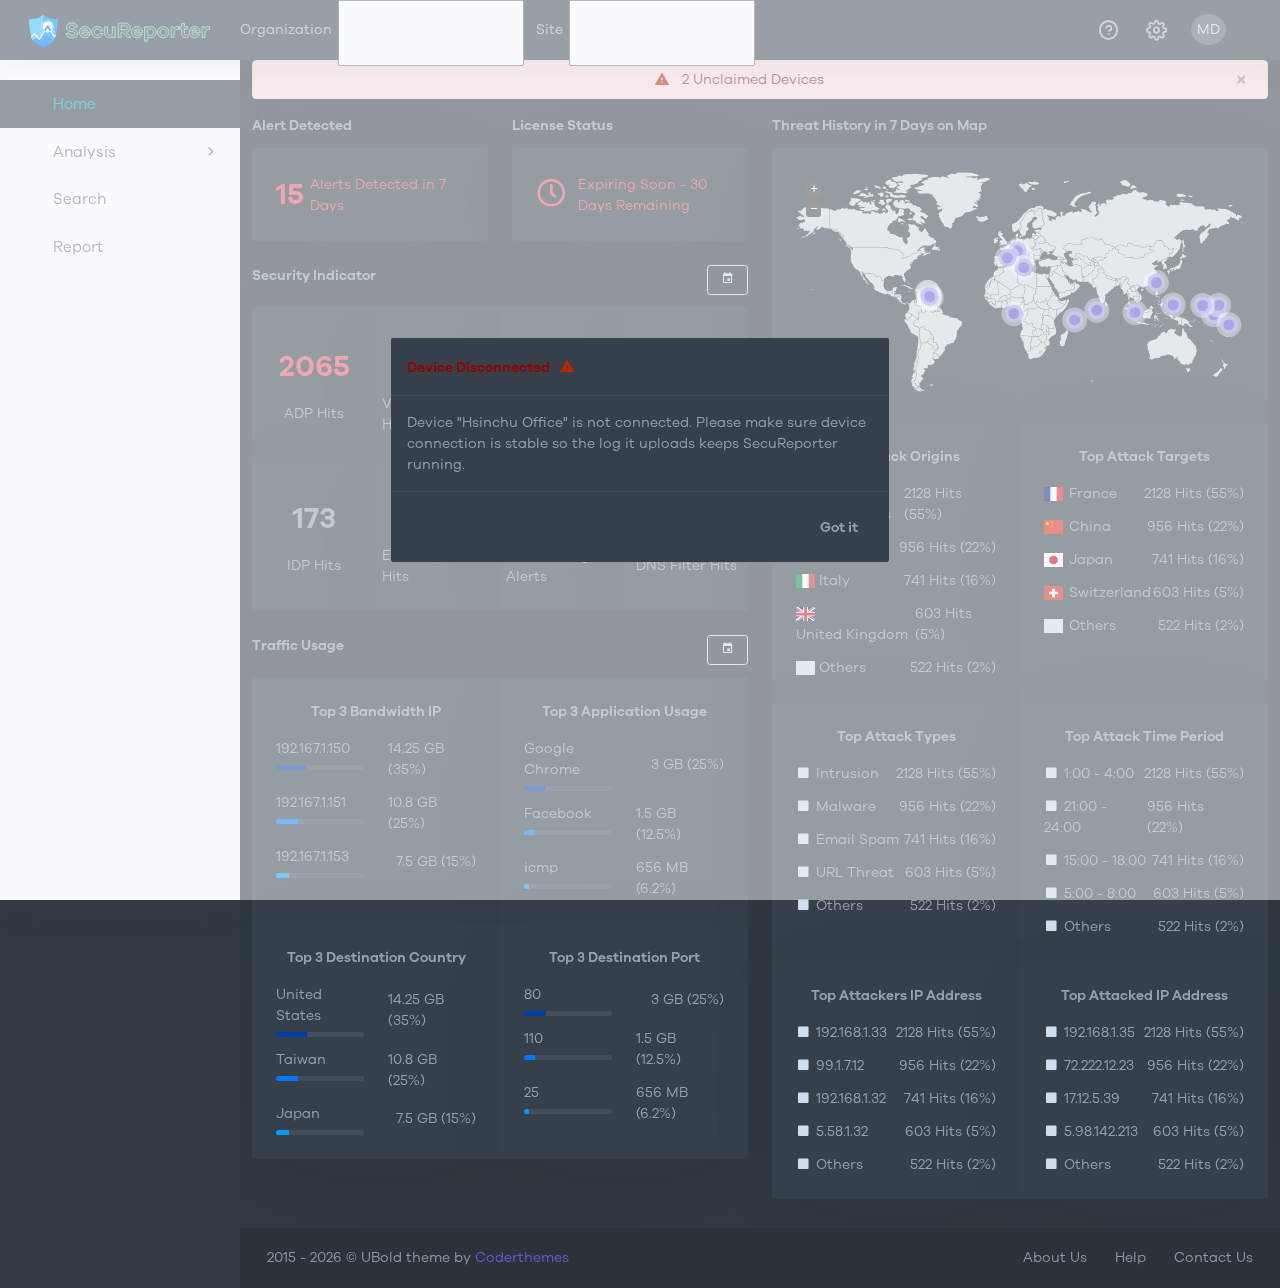
==== commit a8e368f8: "20201202" ====
--- a/index.html
+++ b/index.html
@@ -15,17 +15,24 @@
         <link href="assets/libs/flag-icon-css/css/flag-icon.min.css" rel="stylesheet" type="text/css" />
         <link href="assets/libs/daterangepicker/daterangepicker.css" rel="stylesheet" type="text/css" />
 
+        
+        <!-- Zyxel APP Launcher -->
+        <link rel="stylesheet" href="https://bulletin.nebula.zyxel.com/app-launcher/app-launcher-sdk.css" />
+
         <!-- App css -->
         <link href="assets/css/bootstrap.min.css" rel="stylesheet" type="text/css" class="default-stylesheet"/>
         <link href="assets/css/app.min.css" rel="stylesheet" type="text/css" class="default-stylesheet"/>
         <link href="assets/css/kendo-ui.min.css" rel="stylesheet" type="text/css" class="default-stylesheet"/>
+        <link href="assets/css/jquery-query-builder.min.css" rel="stylesheet" type="text/css" class="default-stylesheet"/>
 
         <link href="assets/css/bootstrap-dark.min.css" rel="stylesheet" type="text/css" class="dark-stylesheet"/>
         <link href="assets/css/app-dark.min.css" rel="stylesheet" type="text/css" class="dark-stylesheet"/>
         <link href="assets/css/kendo-ui-dark.min.css" rel="stylesheet" type="text/css" class="dark-stylesheet"/>
+        <link href="assets/css/jquery-query-builder-dark.min.css" rel="stylesheet" type="text/css" class="dark-stylesheet"/>
 
         <!-- icons -->
         <link href="assets/css/icons.min.css" rel="stylesheet" type="text/css" />
+
         
     </head>
 
@@ -41,142 +48,25 @@
 
                         <!-- Organization / Site Selector for mobile -->
 
-                        <li class="dropdown d-inline-block d-md-none">
+                        <li class="dropdown d-inline-block d-lg-none">
                             <a class="nav-link dropdown-toggle arrow-none waves-effect waves-light" data-toggle="dropdown" href="#" role="button" aria-haspopup="false" aria-expanded="false">
                                 <i class="fe-server noti-icon"></i>
                             </a>
                             <div class="dropdown-menu dropdown-lg dropdown-menu-right p-2">
                                 <form>
-                                    <div class="form-group">
-                                        <label for="organization-select" class="font-weight-normal">Organization</label>
-                                        <select class="custom-select text-truncate" id="organization-select">
-                                            <option>Taipei</option>
-                                            <option>Hsinchu</option>
-                                        </select>
+                                    <div class="row p-1">
+                                        <div class="col">
+                                            <div class="font-weight-normal pb-1">Organization</div>
+                                            <input class="organization-select w-100" />
+                                        </div>
+                                    </div>
+                                    <div class="row p-1">
+                                        <div class="col">
+                                            <div class="font-weight-normal pb-1">Site</div>
+                                            <input class="site-select w-100" />
+                                        </div>
                                     </div>
                                 </form>
-
-                                <form>
-                                    <div class="form-group">
-                                        <label for="site-select font-weight-normal" class="font-weight-normal">Site</label>
-                                        <select class="custom-select text-truncate" id="site-select">
-                                            <option>Zyxel</option>
-                                            <option>Long Long Long Long Long Site Name</option>
-                                        </select>
-                                    </div>
-                                </form>
-    
-                            </div>
-                        </li>
-
-                        <li class="dropdown d-none notification-list topbar-dropdown">
-                            <a class="nav-link dropdown-toggle waves-effect waves-light" data-toggle="dropdown" href="#" role="button" aria-haspopup="false" aria-expanded="false">
-                                <i class="fe-bell noti-icon"></i>
-                                <span class="badge badge-danger rounded-circle noti-icon-badge">9</span>
-                            </a>
-                            <div class="dropdown-menu dropdown-menu-right dropdown-lg">
-    
-                                <!-- item-->
-                                <div class="dropdown-item noti-title">
-                                    <h5 class="m-0">
-                                        <span class="float-right">
-                                            <a href="" class="text-dark">
-                                                <small>Clear All</small>
-                                            </a>
-                                        </span>Notification
-                                    </h5>
-                                </div>
-    
-                                <div class="noti-scroll" data-simplebar>
-    
-                                    <!-- item-->
-                                    <a href="javascript:void(0);" class="dropdown-item notify-item active">
-                                        <div class="notify-icon">
-                                            <img src="assets/images/users/user-1.jpg" class="img-fluid rounded-circle" alt="" /> </div>
-                                        <p class="notify-details">Cristina Pride</p>
-                                        <p class="text-muted mb-0 user-msg">
-                                            <small>Hi, How are you? What about our next meeting</small>
-                                        </p>
-                                    </a>
-    
-                                    <!-- item-->
-                                    <a href="javascript:void(0);" class="dropdown-item notify-item">
-                                        <div class="notify-icon bg-primary">
-                                            <i class="mdi mdi-comment-account-outline"></i>
-                                        </div>
-                                        <p class="notify-details">Caleb Flakelar commented on Admin
-                                            <small class="text-muted">1 min ago</small>
-                                        </p>
-                                    </a>
-    
-                                    <!-- item-->
-                                    <a href="javascript:void(0);" class="dropdown-item notify-item">
-                                        <div class="notify-icon">
-                                            <img src="assets/images/users/user-4.jpg" class="img-fluid rounded-circle" alt="" /> </div>
-                                        <p class="notify-details">Karen Robinson</p>
-                                        <p class="text-muted mb-0 user-msg">
-                                            <small>Wow ! this admin looks good and awesome design</small>
-                                        </p>
-                                    </a>
-    
-                                    <!-- item-->
-                                    <a href="javascript:void(0);" class="dropdown-item notify-item">
-                                        <div class="notify-icon bg-warning">
-                                            <i class="mdi mdi-account-plus"></i>
-                                        </div>
-                                        <p class="notify-details">New user registered.
-                                            <small class="text-muted">5 hours ago</small>
-                                        </p>
-                                    </a>
-    
-                                    <!-- item-->
-                                    <a href="javascript:void(0);" class="dropdown-item notify-item">
-                                        <div class="notify-icon bg-info">
-                                            <i class="mdi mdi-comment-account-outline"></i>
-                                        </div>
-                                        <p class="notify-details">Caleb Flakelar commented on Admin
-                                            <small class="text-muted">4 days ago</small>
-                                        </p>
-                                    </a>
-    
-                                    <!-- item-->
-                                    <a href="javascript:void(0);" class="dropdown-item notify-item">
-                                        <div class="notify-icon bg-secondary">
-                                            <i class="mdi mdi-heart"></i>
-                                        </div>
-                                        <p class="notify-details">Carlos Crouch liked
-                                            <b>Admin</b>
-                                            <small class="text-muted">13 days ago</small>
-                                        </p>
-                                    </a>
-                                </div>
-    
-                                <!-- All-->
-                                <a href="javascript:void(0);" class="dropdown-item text-center text-primary notify-item notify-all">
-                                    View all
-                                    <i class="fe-arrow-right"></i>
-                                </a>
-    
-                            </div>
-                        </li>
-
-                        <li class="dropdown notification-list topbar-dropdown">
-                            <a class="nav-link dropdown-toggle nav-user mr-0 waves-effect waves-light" data-toggle="dropdown" href="#" role="button" aria-haspopup="false" aria-expanded="false">
-                                <i class="fe-settings noti-icon"></i>
-                            </a>
-                            <div class="dropdown-menu dropdown-menu-right profile-dropdown ">
-                                <!-- item-->
-                                <div class="dropdown-header noti-title">
-                                    <h5 class="text-overflow m-0">Preference</h5>
-                                </div>
-
-                                <!-- item-->
-                                <a href="javascript:void(0);" class="dropdown-item notify-item">
-                                    <div class="custom-control custom-switch">
-                                        <input type="checkbox" class="custom-control-input" name="color-scheme-mode" id="dark-mode-check">
-                                        <label class="custom-control-label font-weight-normal" for="dark-mode-check"><i class="fe-moon"></i>Dark Mode</label>
-                                    </div>
-                                </a>
                             </div>
                         </li>
 
@@ -204,6 +94,32 @@
                         </li>
 
                         <li class="dropdown notification-list topbar-dropdown">
+                            <a class="nav-link dropdown-toggle nav-user mr-0 waves-effect waves-light" data-toggle="dropdown" href="#" role="button" aria-haspopup="false" aria-expanded="false">
+                                <i class="fe-settings noti-icon"></i>
+                            </a>
+                            <div class="dropdown-menu dropdown-menu-right profile-dropdown ">
+                                <!-- item-->
+                                <div class="dropdown-header noti-title">
+                                    <h5 class="text-overflow m-0">Preference</h5>
+                                </div>
+
+                                <!-- item-->
+                                <a href="javascript:void(0);" class="dropdown-item notify-item">
+                                    <div class="custom-control custom-switch">
+                                        <input type="checkbox" class="custom-control-input" name="color-scheme-mode" id="dark-mode-check">
+                                        <label class="custom-control-label font-weight-normal" for="dark-mode-check"><i class="fe-moon"></i>Dark Mode</label>
+                                    </div>
+                                </a>
+                            </div>
+                        </li>
+
+                        <li class="dropdown notification-list topbar-dropdown">
+                            <div class="launcher nav-link nav-user mr-0">
+                                <div id="myzyxel-entry"></div>
+                            </div>
+                        </li>
+
+                        <li class="dropdown notification-list topbar-dropdown">
                             <a class="nav-link dropdown-toggle nav-user mr-0 waves-effect waves-light" data-toggle="dropdown" href="#" role="button" aria-haspopup="false" aria-expanded="false">            
                                 <span class="bg-soft-secondary text-secondary rounded-circle p-1 user-select-none">MD</span>
                             </a>
@@ -242,61 +158,6 @@
 
                             </div>
                         </li>
-
-                        <li class="dropdown notification-list topbar-dropdown">
-                            <a class="nav-link dropdown-toggle arrow-none waves-effect waves-light" data-toggle="dropdown" href="#" role="button" aria-haspopup="false" aria-expanded="false">
-                                <i class="fe-grid noti-icon"></i>
-                            </a>
-                            <div class="dropdown-menu dropdown-lg dropdown-menu-right">
-    
-                                <div class="p-lg-1">
-                                    <div class="row no-gutters">
-                                        <div class="col">
-                                            <a class="dropdown-icon-item" href="#">
-                                                <img src="assets/images/brands/slack.png" alt="slack">
-                                                <span>Slack</span>
-                                            </a>
-                                        </div>
-                                        <div class="col">
-                                            <a class="dropdown-icon-item" href="#">
-                                                <img src="assets/images/brands/github.png" alt="Github">
-                                                <span>GitHub</span>
-                                            </a>
-                                        </div>
-                                        <div class="col">
-                                            <a class="dropdown-icon-item" href="#">
-                                                <img src="assets/images/brands/dribbble.png" alt="dribbble">
-                                                <span>Dribbble</span>
-                                            </a>
-                                        </div>
-                                    </div>
-    
-                                    <div class="row no-gutters">
-                                        <div class="col">
-                                            <a class="dropdown-icon-item" href="#">
-                                                <img src="assets/images/brands/bitbucket.png" alt="bitbucket">
-                                                <span>Bitbucket</span>
-                                            </a>
-                                        </div>
-                                        <div class="col">
-                                            <a class="dropdown-icon-item" href="#">
-                                                <img src="assets/images/brands/dropbox.png" alt="dropbox">
-                                                <span>Dropbox</span>
-                                            </a>
-                                        </div>
-                                        <div class="col">
-                                            <a class="dropdown-icon-item" href="#">
-                                                <img src="assets/images/brands/g-suite.png" alt="G Suite">
-                                                <span>G Suite</span>
-                                            </a>
-                                        </div>
-                            
-                                    </div>
-                                </div>
-    
-                            </div>
-                        </li>
-    
                     </ul>
     
                     <!-- LOGO -->
@@ -304,11 +165,9 @@
                         <a href="index.html" class="logo logo-dark text-center">
                             <span class="logo-sm">
                                 <img src="assets/images/logo-sm.svg" alt="" height="36">
-                                <!-- <span class="logo-lg-text-light">UBold</span> -->
                             </span>
                             <span class="logo-lg">
                                 <img src="assets/images/logo-dark.svg" alt="" height="36">
-                                <!-- <span class="logo-lg-text-light">U</span> -->
                             </span>
                         </a>
     
@@ -341,29 +200,22 @@
                             <!-- End mobile menu toggle-->
                         </li>   
             
-                        <li class="d-none d-md-inline-block nav-link">
-                            <form class="form-inline">
-                                <label for="organization-select" class="mr-1 font-weight-normal">Organization</label>
-                                <select class="custom-select text-truncate org-select" id="organization-select">
-                                    <option>Taipei</option>
-                                    <option>Hsinchu</option>
-                                </select>
-
-                                <label for="site-select" class="mr-1 ml-2 font-weight-normal">Site</label>
-                                <select class="custom-select text-truncate site-select" id="site-select">
-                                    <option>Zyxel</option>
-                                    <option>Long Long Long Long Long Site Name</option>
-                                </select>
-
-                            </form>
-
+                        <li class="d-none d-lg-inline-block nav-link px-0">
+                            <div class="d-flex">
+                                <div class="mr-1 font-weight-normal">Organization</div>
+                                <input class="organization-select align-self-center" />
+
+                                <div class="mr-1 ml-2 font-weight-normal">Site</div>
+                                <input class="site-select align-self-center" />
+                            </div>
                         </li>
-            
                     </ul>
                     <div class="clearfix"></div>
                 </div>
             </div>
             <!-- end Topbar -->
+
+            <script type="text/javascript" src="https://bulletin.nebula.zyxel.com/app-launcher/app-launcher-sdk.js"></script>
 
             <!-- ========== Left Sidebar Start ========== -->
             <div class="left-side-menu">
@@ -437,41 +289,51 @@
                 
                     <!-- Start Content-->
                     <div class="container-fluid">
-                        <div class="row mt-3">
+                        <div class="alert alert-danger text-center fade in alert-dismissible show d-flex justify-content-center py-1">
+                            <button type="button" class="close h-100 d-flex" data-dismiss="alert" aria-label="Close">
+                               <span aria-hidden="true" class="font-20 align-self-center">×</span>
+                            </button>
+                            <i class="mdi mdi-alert font-16 mr-2 text-orange-800 align-self-center"></i>
+                            <span class="font-14 align-self-center">
+                                2 Unclaimed Devices
+                            </span>
+                        </div>
+
+                        <div class="row mt-2">
                             <div class="col-md-6">
-                                <div class="row">
-                                    <div class="col-md-6 d-flex">
-                                        <div class="card flex-fill">
-                                            <div class="card-header">Alert Detected
+                                <div class="row d-flex">
+                                    <div class="col-md-6 flex-fill">
+                                        <div class="row font-14 font-weight-semibold">
+                                            <div class="col">
+                                                Alert Detected
                                             </div>
-                                            <div class="card-body">
-
-                                                <!-- Stacked Progress Bar -->
-                                                <div class="row">
-                                                    <div class="col text-center">
-                                                        <span class="h2 mr-1 text-danger">15</span> 
-                                                        <span class="text-danger">Alerts Detected in 7 Days</span> 
-                                                    </div>
-                                                </div>
-
+                                        </div>
+
+                                        <div class="row mt-2">
+                                            <div class="col d-flex">
+                                                <div class="card flex-fill">
+                                                    <div class="card-body d-flex justify-content-center text-danger flex-fill">
+                                                        <div class="align-self-center font-30 mr-1 font-weight-semibold">15</div> 
+                                                        <div class="align-self-center">Alerts Detected in 7 Days</div> 
+                                                    </div>
+                                                </div>
                                             </div>
                                         </div>
                                     </div>
-                                    <div class="col-md-6 d-flex">
-                                        <div class="card flex-fill">
-                                            <div class="card-header">License Status
+                                    <div class="col-md-6 flex-fill">
+                                        <div class="row font-14 font-weight-semibold">
+                                            <div class="col">
+                                                License Status
                                             </div>
-                                            <div class="card-body">
-
-                                                <!-- Stacked Progress Bar -->
-                                                <div class="row">
-                                                    <div class="col text-center">
-                                                        <span class="h2 mr-1 text-danger">
-                                                            <i class="fe-clock"></i>
-                                                        </span> 
-                                                        <span class="text-danger">Expiring Soon - 30 Days Remaining</span> 
-                                                    </div>
-
+                                        </div>
+
+                                        <div class="row mt-2">
+                                            <div class="col d-flex">
+                                                <div class="card flex-fill">
+                                                    <div class="card-body d-flex justify-content-center text-danger flex-fill">
+                                                        <span class="align-self-center font-30 mr-2"><i class="fe-clock text-danger"></i></span> 
+                                                        <span class="text-danger align-self-center">Expiring Soon - 30 Days Remaining</span> 
+                                                    </div>
                                                 </div>
                                             </div>
                                         </div>
@@ -480,128 +342,125 @@
 
                                 <div class="row">
                                     <div class="col">
-                                        <div class="card">
-                                            <div class="card-header">Security Indicator
-                                                <div class="card-widgets">
-                                                    <div class="d-flex">
-                                                        <button type="button" class="btn btn-sm btn-outline-secondary d-xl-none" id="security-indicator-date-range-picker-icon">
+                                        <div class="security-indicator-group">
+                                            <div class="row font-14 font-weight-semibold">
+                                                <div class="col">
+                                                    Security Indicator
+                                                </div>
+                                                <div class="col">
+                                                    <div class="float-right">
+                                                        <button type="button" class="btn btn-sm btn-outline-secondary d-xl-none custom-date-range-picker-icon">
                                                             <i class="mdi mdi-calendar"></i>
                                                         </button>
                                                         <div class="d-none d-xl-block" style="width:150px">
-                                                            <button type="button" class="btn btn-block btn-sm btn-outline-secondary d-flex justify-content-between" id="security-indicator-date-range-picker">
-                                                                <span>Last 24 Hours</span><i class="mdi mdi-chevron-down"></i>
+                                                            <button type="button" class="btn btn-block btn-sm btn-outline-secondary d-flex justify-content-between custom-date-range-picker">
+                                                                <span>Last 7 Days</span>
+                                                                <i class="mdi mdi-chevron-down"></i>
                                                             </button>
                                                         </div>
-                                                        <button type="button" class="btn btn-sm btn-outline-secondary ml-1">
-                                                            <i class="mdi mdi-chevron-double-right"></i>
-                                                        </button>
                                                     </div>
                                                 </div>
                                             </div>
-                                            <div class="card-body">
-        
-                                                <div class="row">
-                                                    <div class="col-xl-3 col-lg-6 col-md-12 px-1">
-                                                        <div class="card" data-toggle="modal" data-target="#security-indicator-right-modal" data-indicator="ADP">
-                                                            <div class="card-body">
-                                                                <div class="row">
-                                                                    <div class="col-12 align-self-center" style="height: 60px"><h1 class="text-center text-danger"><span>1065</span></h1></div>
-                                                                </div>
-                                                                <div class="row" style="height: 40px">
-                                                                    <div class="col-12"><h5 class="text-center text-danger">ADP Hits</h5></div>
-                                                                </div>
-                                                            </div>
-                                                        </div>
-                                                    </div>
-                                                    <div class="col-xl-3 col-lg-6 col-md-12 px-1">
-                                                        <div class="card" data-toggle="modal" data-target="#security-indicator-right-modal" data-indicator="IDP">
-                                                            <div class="card-body">
-                                                                <div class="row">
-                                                                    <div class="col-12 align-self-center" style="height: 60px"><h1 class="text-center text-danger">2</h1></div>
-                                                                </div>
-                                                                <div class="row" style="height: 40px">
-                                                                    <div class="col-12"><h5 class="text-center text-danger">IDP Hits</h5></div>
-                                                                </div>
-                                                            </div>
-                                                        </div>
-                                                    </div>
-                                                    <div class="col-xl-3 col-lg-6 col-md-12 px-1">
-                                                        <div class="card">
-                                                            <div class="card-body">
-                                                                <div class="row align-items-center" style="height: 60px">
-                                                                    <div class="col-12"><h6 class="text-center text-muted">ATP & USG Flex Only</h6></div>
-                                                                </div>
-                                                                <div class="row" style="height: 40px">
-                                                                    <div class="col-12"><h5 class="text-center text-muted">URL Threat Hits</h5></div>
-                                                                </div>
-                                                            </div>
-                                                        </div>
-                                                    </div>
-                                                    <div class="col-xl-3 col-lg-6 col-md-12 px-1">
-                                                        <div class="card">
-                                                            <div class="card-body">
-                                                                <div class="row align-items-center" style="height: 60px">
-                                                                    <div class="col-12"><h6 class="text-center text-muted">ATP Only</h6></div>
-                                                                </div>
-                                                                <div class="row" style="height: 40px">
-                                                                    <div class="col-12"><h5 class="text-center text-muted">Sandboxing Alerts</h5></div>
-                                                                </div>
-                                                            </div>
-                                                        </div>
-                                                    </div>
-                                                </div>
-                                                <div class="row">
-                                                    <div class="col-xl-3 col-lg-6 col-md-12 px-1">
-                                                        <div class="card" data-toggle="modal" data-target="#security-indicator-right-modal" data-indicator="AV">
-                                                            <div class="card-body">
-                                                                <div class="row">
-                                                                    <div class="col-12 align-self-center" style="height: 60px"><h1 class="text-center text-danger"><span>569</span></h1></div>
-                                                                </div>
-                                                                <div class="row" style="height: 40px">
-                                                                    <div class="col-12"><h5 class="text-center text-danger">Virus / Malware Hits</h5></div>
-                                                                </div>
-                                                            </div>
-                                                        </div>
-                                                    </div>
-                                                    <div class="col-xl-3 col-lg-6 col-md-12 px-1">
-                                                        <div class="card" data-toggle="modal" data-target="#security-indicator-right-modal" data-indicator="AS">
-                                                            <div class="card-body">
-                                                                <div class="row">
-                                                                    <div class="col-12 align-self-center" style="height: 60px"><h1 class="text-center text-danger">45</h1></div>
-                                                                </div>
-                                                                <div class="row" style="height: 40px">
-                                                                    <div class="col-12"><h5 class="text-center text-danger">Email Spam</h5></div>
-                                                                </div>
-                                                            </div>
-                                                        </div>
-                                                    </div>
-                                                    <div class="col-xl-3 col-lg-6 col-md-12 px-1">
-                                                        <div class="card">
-                                                            <div class="card-body">
-                                                                <div class="row align-items-center" style="height: 60px">
-                                                                    <div class="col-12"><h6 class="text-center text-muted">ATP Only</h6></div>
-                                                                </div>
-                                                                <div class="row" style="height: 40px">
-                                                                    <div class="col-12"><h5 class="text-center text-muted">Threat IP Hits</h5></div>
-                                                                </div>
-                                                            </div>
-                                                        </div>
-                                                    </div>
-                                                    <div class="col-xl-3 col-lg-6 col-md-12 px-1">
-                                                        <div class="card">
-                                                            <div class="card-body">
-                                                                <div class="row align-items-center" style="height: 60px">
-                                                                    <div class="col-12"><h6 class="text-center text-muted">ATP Only</h6></div>
-                                                                </div>
-                                                                <div class="row" style="height: 40px">
-                                                                    <div class="col-12"><h5 class="text-center text-muted">DNS Filter Hits</h5></div>
-                                                                </div>
-                                                            </div>
+
+                                            <div class="row mt-2">
+                                                <div class="col">
+                                                    <div class="card">
+                                                        <div class="card-body p-0">
+                                                            <div class="card-group">
+                                                                <div class="card" data-toggle="modal" data-target="#security-indicator-right-modal" data-indicator="ADP">
+                                                                    <div class="card-body d-flex flex-column justify-content-center px-1">
+                                                                        <div class="d-flex justify-content-center mb-2" style="height: 50px;">
+                                                                            <div class="text-danger align-self-center font-30 font-weight-semibold">
+                                                                                2065
+                                                                            </div>
+                                                                        </div>
+                                                                        <div class="align-self-center">ADP Hits</div>
+                                                                    </div>
+                                                                </div>
+            
+                                                                <div class="card" data-toggle="modal" data-target="#security-indicator-right-modal" data-indicator="AS">
+                                                                    <div class="card-body d-flex flex-column justify-content-center px-1">
+                                                                        <div class="d-flex justify-content-center mb-2" style="height: 50px;">
+                                                                            <div class="text-danger align-self-center font-30 font-weight-semibold">
+                                                                                1569
+                                                                            </div>
+                                                                        </div>
+                                                                        <div class="align-self-center">Virus / Malware Hits</div>
+                                                                    </div>
+                                                                </div>
+            
+                                                                <div class="card">
+                                                                    <div class="card-body d-flex flex-column justify-content-center px-1">
+                                                                        <div class="d-flex justify-content-center mb-2" style="height: 50px;">
+                                                                            <div class="align-self-center position-absolute text-muted">ATP & USG Flex Only</div>
+                                                                            <span class="bg-light rounded-circle" style="width: 50px; height: 50px;"></span>
+                                                                        </div>
+                                                                        <div class="align-self-center">URL Threat Hits</div>
+                                                                    </div>
+                                                                </div>
+            
+                                                                <div class="card">
+                                                                    <div class="card-body d-flex flex-column justify-content-center px-1">
+                                                                        <div class="d-flex justify-content-center mb-2" style="height: 50px;">
+                                                                            <div class="align-self-center position-absolute text-muted">ATP Only</div>
+                                                                            <span class="bg-light rounded-circle" style="width: 50px; height: 50px;"></span>
+                                                                        </div>
+                                                                        <div class="align-self-center">Threat IP Hits</div>
+                                                                    </div>
+                                                                </div>
+                                                            </div>
+            
+                                                            <div class="card-group">
+                                                                <div class="card" data-toggle="modal" data-target="#security-indicator-right-modal" data-indicator="IDP">
+                                                                    <div class="card-body d-flex flex-column justify-content-center px-1">
+                                                                        <div class="d-flex justify-content-center mb-2" style="height: 50px;">
+                                                                            <div class="align-self-center font-30 font-weight-semibold">
+                                                                                173
+                                                                            </div>
+                                                                        </div>
+                                                                        <div class="align-self-center">IDP Hits</div>
+                                                                    </div>
+                                                                </div>
+            
+                                                                <div class="card" data-toggle="modal" data-target="#security-indicator-right-modal" data-indicator="AS">
+                                                                    <div class="card-body d-flex flex-column justify-content-center px-1">
+                                                                        <div class="d-flex justify-content-center mb-2" style="height: 50px;">
+                                                                            <div class="align-self-center font-30 font-weight-semibold">
+                                                                                88
+                                                                            </div>
+                                                                        </div>
+                                                                        <div class="align-self-center">Email Spam Hits</div>
+                                                                    </div>
+                                                                </div>
+            
+                                                                <div class="card">
+                                                                    <div class="card-body d-flex flex-column justify-content-center px-1">
+                                                                        <div class="d-flex justify-content-center mb-2" style="height: 50px;">
+                                                                            <div class="align-self-center position-absolute text-muted">ATP Only</div>
+                                                                            <span class="bg-light rounded-circle" style="width: 50px; height: 50px;"></span>
+                                                                        </div>
+                                                                        <div class="align-self-center">Sandboxing Alerts</div>
+                                                                    </div>
+                                                                </div>
+            
+                                                                <div class="card">
+                                                                    <div class="card-body d-flex flex-column justify-content-center px-1">
+                                                                        <div class="d-flex justify-content-center mb-2" style="height: 50px;">
+                                                                            <div class="align-self-center position-absolute text-muted">ATP Only</div>
+                                                                            <span class="bg-light rounded-circle" style="width: 50px; height: 50px;"></span>
+                                                                        </div>
+                                                                        <div class="align-self-center">DNS Filter Hits</div>
+                                                                    </div>
+                                                                </div>
+            
+                                                            </div>
+            
                                                         </div>
                                                     </div>
                                                 </div>
                                             </div>
                                         </div>
+
 
                                         <!-- Right modal content -->
                                         <div id="security-indicator-right-modal" class="modal fade" tabindex="-1" role="dialog" aria-hidden="true">
@@ -617,260 +476,229 @@
                                                                 <select class="text-truncate">
                                                                     <option>Taipei</option>
                                                                     <option>Hsinchu</option>
-                                                                </select>   
-                                                            </div>
-                        
+                                                                </select>
+                                                            </div>
+
                                                             <div class="row my-2">
                                                                 <div class="col">
                                                                     <div id="grid"></div>
                                                                 </div>
                                                             </div>
                                                         </div>
-                
-                                                    </div>
-                                                </div><!-- /.modal-content -->
-                                            </div><!-- /.modal-dialog -->
-                                        </div><!-- /.modal -->
-
+
+                                                    </div>
+                                                </div>
+                                                <!-- /.modal-content -->
+                                            </div>
+                                            <!-- /.modal-dialog -->
+                                        </div>
+                                        <!-- /.modal -->
                                     </div>
                                 </div>
 
                                 <div class="row">
                                     <div class="col">
-                                        <div class="card">
-                                            <div class="card-header">Security Indicator
-                                                <div class="card-widgets">
-                                                    <div class="d-flex">
-                                                        <button type="button" class="btn btn-sm btn-outline-secondary d-xl-none" id="date-range-picker-icon">
+                                        <div class="traffic-usage-group">
+                                            <div class="row font-14 font-weight-semibold">
+                                                <div class="col">
+                                                    Traffic Usage
+                                                </div>
+                                                <div class="col">
+                                                    <div class="float-right">
+                                                        <button type="button" class="btn btn-sm btn-outline-secondary d-xl-none custom-date-range-picker-icon">
                                                             <i class="mdi mdi-calendar"></i>
                                                         </button>
                                                         <div class="d-none d-xl-block" style="width:150px">
-                                                            <button type="button" class="btn btn-block btn-sm btn-outline-secondary d-flex justify-content-between" id="date-range-picker">
-                                                                <span>Last 24 Hours</span><i class="mdi mdi-chevron-down"></i>
+                                                            <button type="button" class="btn btn-block btn-sm btn-outline-secondary d-flex justify-content-between custom-date-range-picker">
+                                                                <span>Last 7 Days</span>
+                                                                <i class="mdi mdi-chevron-down"></i>
                                                             </button>
                                                         </div>
-                                                        <button type="button" class="btn btn-sm btn-outline-secondary ml-1">
-                                                            <i class="mdi mdi-chevron-double-right"></i>
-                                                        </button>
                                                     </div>
                                                 </div>
                                             </div>
 
-                                            <div class="card-body">
-        
-                                                <div class="row">
-                                                    <div class="col-lg-12 col-xl-6 px-1">
-                                                        <div class="card">
-                                                            <div class="card-header text-center bg-transparent h5 p-0">Top 3 Bandwidth IP</div>
-                                                            <div class="card-body">
-                                                                <div class="row">
-                                                                    <div class="col-8">
-                                                                        <div class="row">
-                                                                            <div class="col-12">192.167.1.150</div>
-                                                                        </div>
-                                                                        <div class="row">
-                                                                            <div class="col-12">
-                                                                                <div class="progress mb-2">
-                                                                                    <div class="progress-bar" role="progressbar" style="width: 66%" aria-valuenow="66" aria-valuemin="0" aria-valuemax="100"></div>
+                                            <div class="row mt-2">
+                                                <div class="col">
+                                                    <div class="card">
+                                                        <div class="card-body p-0">
+                                                            <div class="card-group">
+
+                                                                <div class="card">
+                                                                    <div class="card-body">
+                                                                        <div class="card-title">Top 3 Bandwidth IP</div>
+                                                                        <div class="row mt-2">
+                                                                            <div class="col-6 d-flex flex-column">
+                                                                                <span class="mb-1">192.167.1.150</span>
+                                                                                <div class="progress w-100">
+                                                                                    <div class="progress-bar bg-blue-900" role="progressbar" style="width: 35%" aria-valuenow="35" aria-valuemin="0" aria-valuemax="100"></div>
                                                                                 </div>
                                                                             </div>
-                                                                        </div>
+                                                                            <div class="col-6 d-flex justify-content-end">
+                                                                                <span class="align-self-center">14.25 GB (35%)</span>
+                                                                            </div>
+                                                                        </div>
+
+                                                                        <div class="row mt-2">
+                                                                            <div class="col-6 d-flex flex-column">
+                                                                                <span class="mb-1">192.167.1.151</span>
+                                                                                <div class="progress w-100">
+                                                                                    <div class="progress-bar bg-blue-700" role="progressbar" style="width: 25%" aria-valuenow="25" aria-valuemin="0" aria-valuemax="100"></div>
+                                                                                </div>
+                                                                            </div>
+                                                                            <div class="col-6 d-flex justify-content-end">
+                                                                                <span class="align-self-center">10.8 GB (25%)</span>
+                                                                            </div>
+                                                                        </div>
+
+                                                                        <div class="row mt-2">
+                                                                            <div class="col-6 d-flex flex-column">
+                                                                                <span class="mb-1">192.167.1.153</span>
+                                                                                <div class="progress w-100">
+                                                                                    <div class="progress-bar bg-blue-600" role="progressbar" style="width: 15%" aria-valuenow="15" aria-valuemin="0" aria-valuemax="100"></div>
+                                                                                </div>
+                                                                            </div>
+                                                                            <div class="col-6 d-flex justify-content-end">
+                                                                                <span class="align-self-center">7.5 GB (15%)</span>
+                                                                            </div>
+                                                                        </div>
+
                                                                     </div>
-                                                                    <div class="col-4 px-0 text-right align-self-center"> 14.25 GB</div>
-                                                                </div>
-                                                                <div class="row">
-                                                                    <div class="col-8">
-                                                                        <div class="row">
-                                                                            <div class="col-12">192.167.1.151</div>
-                                                                        </div>
-                                                                        <div class="row">
-                                                                            <div class="col-12">
-                                                                                <div class="progress mb-2">
-                                                                                    <div class="progress-bar bg-info" role="progressbar" style="width: 50%" aria-valuenow="50" aria-valuemin="0" aria-valuemax="100"></div>
+                                                                </div>
+
+                                                                <div class="card">
+                                                                    <div class="card-body">
+
+                                                                        <div class="card-title">Top 3 Application Usage</div>
+                                                                        <div class="row mt-2">
+                                                                            <div class="col-6 d-flex flex-column">
+                                                                                <span class="mb-1">Google Chrome</span>
+                                                                                <div class="progress w-100">
+                                                                                    <div class="progress-bar bg-blue-900" role="progressbar" style="width: 25%" aria-valuenow="25" aria-valuemin="0" aria-valuemax="100"></div>
                                                                                 </div>
                                                                             </div>
-                                                                        </div>
+                                                                            <div class="col-6 d-flex justify-content-end">
+                                                                                <span class="align-self-center">3 GB (25%)</span>
+                                                                            </div>
+                                                                        </div>
+
+                                                                        <div class="row mt-2">
+                                                                            <div class="col-6 d-flex flex-column">
+                                                                                <span class="mb-1">Facebook</span>
+                                                                                <div class="progress w-100">
+                                                                                    <div class="progress-bar bg-blue-700" role="progressbar" style="width: 12.5%" aria-valuenow="12.5" aria-valuemin="0" aria-valuemax="100"></div>
+                                                                                </div>
+                                                                            </div>
+                                                                            <div class="col-6 d-flex justify-content-end">
+                                                                                <span class="align-self-center">1.5 GB (12.5%)</span>
+                                                                            </div>
+                                                                        </div>
+
+                                                                        <div class="row mt-2">
+                                                                            <div class="col-6 d-flex flex-column">
+                                                                                <span class="mb-1">icmp</span>
+                                                                                <div class="progress w-100">
+                                                                                    <div class="progress-bar bg-blue-600" role="progressbar" style="width: 6.2%" aria-valuenow="6.2" aria-valuemin="0" aria-valuemax="100"></div>
+                                                                                </div>
+                                                                            </div>
+                                                                            <div class="col-6 d-flex justify-content-end">
+                                                                                <span class="align-self-center">656 MB (6.2%)</span>
+                                                                            </div>
+                                                                        </div>
+
                                                                     </div>
-                                                                    <div class="col-4 px-0 text-right align-self-center"> 10.8 GB</div>
-                                                                </div>
-                                                                <div class="row">
-                                                                    <div class="col-8">
-                                                                        <div class="row">
-                                                                            <div class="col-12">192.167.1.153</div>
-                                                                        </div>
-                                                                        <div class="row">
-                                                                            <div class="col-12">
-                                                                                <div class="progress mb-2">
-                                                                                    <div class="progress-bar bg-info" role="progressbar" style="width: 40%" aria-valuenow="40" aria-valuemin="0" aria-valuemax="100"></div>
+                                                                </div>
+
+                                                            </div>
+
+                                                            <div class="card-group">
+                                                                <div class="card">
+                                                                    <div class="card-body">
+                                                                        <div class="card-title">Top 3 Destination Country</div>
+                                                                        <div class="row mt-2">
+                                                                            <div class="col-6 d-flex flex-column">
+                                                                                <span class="mb-1">United States</span>
+                                                                                <div class="progress w-100">
+                                                                                    <div class="progress-bar bg-blue-900" role="progressbar" style="width: 35%" aria-valuenow="35" aria-valuemin="0" aria-valuemax="100"></div>
                                                                                 </div>
                                                                             </div>
-                                                                        </div>
+                                                                            <div class="col-6 d-flex justify-content-end">
+                                                                                <span class="align-self-center">14.25 GB (35%)</span>
+                                                                            </div>
+                                                                        </div>
+                
+                                                                        <div class="row mt-2">
+                                                                            <div class="col-6 d-flex flex-column">
+                                                                                <span class="mb-1">Taiwan</span>
+                                                                                <div class="progress w-100">
+                                                                                    <div class="progress-bar bg-blue-700" role="progressbar" style="width: 25%" aria-valuenow="25" aria-valuemin="0" aria-valuemax="100"></div>
+                                                                                </div>
+                                                                            </div>
+                                                                            <div class="col-6 d-flex justify-content-end">
+                                                                                <span class="align-self-center">10.8 GB (25%)</span>
+                                                                            </div>
+                                                                        </div>
+                
+                                                                        <div class="row mt-2">
+                                                                            <div class="col-6 d-flex flex-column">
+                                                                                <span class="mb-1">Japan</span>
+                                                                                <div class="progress w-100">
+                                                                                    <div class="progress-bar bg-blue-600" role="progressbar" style="width: 15%" aria-valuenow="15" aria-valuemin="0" aria-valuemax="100"></div>
+                                                                                </div>
+                                                                            </div>
+                                                                            <div class="col-6 d-flex justify-content-end">
+                                                                                <span class="align-self-center">7.5 GB (15%)</span>
+                                                                            </div>
+                                                                        </div>
+                
                                                                     </div>
-                                                                    <div class="col-4 px-0 text-right align-self-center"> 7.5 GB</div>
-                                                                </div>
-                                                            </div>
+                                                                </div>
+
+                                                                <div class="card">
+                                                                    <div class="card-body">
+                                                                        <div class="card-title">Top 3 Destination Port</div>
+
+                                                                        <div class="row mt-2">
+                                                                            <div class="col-6 d-flex flex-column">
+                                                                                <span class="mb-1">80</span>
+                                                                                <div class="progress w-100">
+                                                                                    <div class="progress-bar bg-blue-900" role="progressbar" style="width: 25%" aria-valuenow="25" aria-valuemin="0" aria-valuemax="100"></div>
+                                                                                </div>
+                                                                            </div>
+                                                                            <div class="col-6 d-flex justify-content-end">
+                                                                                <span class="align-self-center">3 GB (25%)</span>
+                                                                            </div>
+                                                                        </div>
+                
+                                                                        <div class="row mt-2">
+                                                                            <div class="col-6 d-flex flex-column">
+                                                                                <span class="mb-1">110</span>
+                                                                                <div class="progress w-100">
+                                                                                    <div class="progress-bar bg-blue-700" role="progressbar" style="width: 12.5%" aria-valuenow="12.5" aria-valuemin="0" aria-valuemax="100"></div>
+                                                                                </div>
+                                                                            </div>
+                                                                            <div class="col-6 d-flex justify-content-end">
+                                                                                <span class="align-self-center">1.5 GB (12.5%)</span>
+                                                                            </div>
+                                                                        </div>
+                
+                                                                        <div class="row mt-2">
+                                                                            <div class="col-6 d-flex flex-column">
+                                                                                <span class="mb-1">25</span>
+                                                                                <div class="progress w-100">
+                                                                                    <div class="progress-bar bg-blue-600" role="progressbar" style="width: 6.2%" aria-valuenow="6.2" aria-valuemin="0" aria-valuemax="100"></div>
+                                                                                </div>
+                                                                            </div>
+                                                                            <div class="col-6 d-flex justify-content-end">
+                                                                                <span class="align-self-center">656 MB (6.2%)</span>
+                                                                            </div>
+                                                                        </div>
+                                                                    </div>
+                
+                                                                </div>
+                                                            </div> 
                                                         </div>
                                                     </div>
-                                                    <div class="col-lg-12 col-xl-6 px-1">
-                                                        <div class="card">
-                                                            <div class="card-header text-center bg-transparent h5 p-0">Top 3 Application</div>
-                                                            <div class="card-body">
-                                                                <div class="row">
-                                                                    <div class="col-8">
-                                                                        <div class="row">
-                                                                            <div class="col-12">Google Chrome</div>
-                                                                        </div>
-                                                                        <div class="row">
-                                                                            <div class="col-12">
-                                                                                <div class="progress mb-2">
-                                                                                    <div class="progress-bar" role="progressbar" style="width: 35%" aria-valuenow="35" aria-valuemin="0" aria-valuemax="100"></div>
-                                                                                </div>
-                                                                            </div>
-                                                                        </div>
-                                                                    </div>
-                                                                    <div class="col-4 px-0 text-right align-self-center"> 3 GB</div>
-                                                                </div>
-                                                                <div class="row">
-                                                                    <div class="col-8">
-                                                                        <div class="row">
-                                                                            <div class="col-12">Facebook</div>
-                                                                        </div>
-                                                                        <div class="row">
-                                                                            <div class="col-12">
-                                                                                <div class="progress mb-2">
-                                                                                    <div class="progress-bar" role="progressbar" style="width: 10%" aria-valuenow="10" aria-valuemin="0" aria-valuemax="100"></div>
-                                                                                </div>
-                                                                            </div>
-                                                                        </div>
-                                                                    </div>
-                                                                    <div class="col-4 px-0 text-right align-self-center"> 1.5 GB</div>
-                                                                </div>
-                                                                <div class="row">
-                                                                    <div class="col-8">
-                                                                        <div class="row">
-                                                                            <div class="col-12">icmp</div>
-                                                                        </div>
-                                                                        <div class="row">
-                                                                            <div class="col-12">
-                                                                                <div class="progress mb-2">
-                                                                                    <div class="progress-bar" role="progressbar" style="width: 5%" aria-valuenow="5" aria-valuemin="0" aria-valuemax="100"></div>
-                                                                                </div>
-                                                                            </div>
-                                                                        </div>
-                                                                    </div>
-                                                                    <div class="col-4 px-0 text-right align-self-center"> 656 MB</div>
-                                                                </div>
-                                                            </div>
-                                                        </div>
-                                                    </div>
-            
-                                                </div>
-                                                <div class="row">
-                                                    <div class="col-lg-12 col-xl-6 px-1">
-                                                        <div class="card">
-                                                            <div class="card-header text-center bg-transparent h5 p-0">Top 3 Destination Country</div>
-                                                            <div class="card-body">
-                                                                <div class="row">
-                                                                    <div class="col-8">
-                                                                        <div class="row">
-                                                                            <div class="col-12">United States</div>
-                                                                        </div>
-                                                                        <div class="row">
-                                                                            <div class="col-12">
-                                                                                <div class="progress mb-2">
-                                                                                    <div class="progress-bar" role="progressbar" style="width: 50%" aria-valuenow="50" aria-valuemin="0" aria-valuemax="100"></div>
-                                                                                </div>
-                                                                            </div>
-                                                                        </div>
-                                                                    </div>
-                                                                    <div class="col-4 px-0 text-right align-self-center"> 10 GB</div>
-                                                                </div>
-                                                                <div class="row">
-                                                                    <div class="col-8">
-                                                                        <div class="row">
-                                                                            <div class="col-12">Taiwan</div>
-                                                                        </div>
-                                                                        <div class="row">
-                                                                            <div class="col-12">
-                                                                                <div class="progress mb-2">
-                                                                                    <div class="progress-bar" role="progressbar" style="width: 40%" aria-valuenow="40" aria-valuemin="0" aria-valuemax="100"></div>
-                                                                                </div>
-                                                                            </div>
-                                                                        </div>
-                                                                    </div>
-                                                                    <div class="col-4 px-0 text-right align-self-center"> 6.5 GB</div>
-                                                                </div>
-                                                                <div class="row">
-                                                                    <div class="col-8">
-                                                                        <div class="row">
-                                                                            <div class="col-12">Japan</div>
-                                                                        </div>
-                                                                        <div class="row">
-                                                                            <div class="col-12">
-                                                                                <div class="progress mb-2">
-                                                                                    <div class="progress-bar" role="progressbar" style="width: 30%" aria-valuenow="30" aria-valuemin="0" aria-valuemax="100"></div>
-                                                                                </div>
-                                                                            </div>
-                                                                        </div>
-                                                                    </div>
-                                                                    <div class="col-4 px-0 text-right align-self-center"> 5.25 GB</div>
-                                                                </div>
-                                                            </div>
-                                                        </div>
-                                                    </div>
-                                                    <div class="col-lg-12 col-xl-6 px-1">
-                                                        <div class="card">
-                                                            <div class="card-header text-center bg-transparent h5 p-0">Top 3 Destination Port</div>
-                                                            <div class="card-body">
-                                                                <div class="row">
-                                                                    <div class="col-8">
-                                                                        <div class="row">
-                                                                            <div class="col-12">80</div>
-                                                                        </div>
-                                                                        <div class="row">
-                                                                            <div class="col-12">
-                                                                                <div class="progress mb-2">
-                                                                                    <div class="progress-bar" role="progressbar" style="width: 35%" aria-valuenow="35" aria-valuemin="0" aria-valuemax="100"></div>
-                                                                                </div>
-                                                                            </div>
-                                                                        </div>
-                                                                    </div>
-                                                                    <div class="col-4 px-0 text-right align-self-center"> 6 GB</div>
-                                                                </div>
-                                                                <div class="row">
-                                                                    <div class="col-8">
-                                                                        <div class="row">
-                                                                            <div class="col-12">110</div>
-                                                                        </div>
-                                                                        <div class="row">
-                                                                            <div class="col-12">
-                                                                                <div class="progress mb-2">
-                                                                                    <div class="progress-bar" role="progressbar" style="width: 10%" aria-valuenow="10" aria-valuemin="0" aria-valuemax="100"></div>
-                                                                                </div>
-                                                                            </div>
-                                                                        </div>
-                                                                    </div>
-                                                                    <div class="col-4 px-0 text-right align-self-center"> 3 GB</div>
-                                                                </div>
-                                                                <div class="row">
-                                                                    <div class="col-8">
-                                                                        <div class="row">
-                                                                            <div class="col-12">25</div>
-                                                                        </div>
-                                                                        <div class="row">
-                                                                            <div class="col-12">
-                                                                                <div class="progress mb-2">
-                                                                                    <div class="progress-bar" role="progressbar" style="width: 5%" aria-valuenow="5" aria-valuemin="0" aria-valuemax="100"></div>
-                                                                                </div>
-                                                                            </div>
-                                                                        </div>
-                                                                    </div>
-                                                                    <div class="col-4 px-0 text-right align-self-center"> 2.5 GB</div>
-                                                                </div>
-                                                            </div>
-                                                        </div>
-                                                    </div>
-            
                                                 </div>
                                             </div>
                                         </div>
@@ -879,244 +707,380 @@
                             </div>
 
                             <div class="col-md-6">
-                                <div class="card">
-                                    <div class="card-header">Threat History in 7 Days on Map</div>
-                                    <div class="card-body">
-                                        <div class="row">
-                                            <div class="col-xl-10 offset-xl-1 col-lg-12">
-                                                <div id="world-map-markers" style="height: 220px"></div>
-                                            </div>
-                                        </div>
-
-                                        <div class="row">
-                                            <div class="col-lg-12 col-xl-6 d-flex">
-                                                <div class="card flex-fill">
-                                                    <div class="card-header text-center bg-transparent h5 p-0">Top Attack Origins</div>
-                                                    <div class="card-body">
-
-                                                        <div class="row mb-1">
-                                                            <div class="col d-flex justify-content-between">
-                                                                <span>
-                                                                    <i class="flag-icon flag-icon-us"></i>
-                                                                    <span class="d-none d-sm-inline-block">United States</span> 
-                                                                </span>
-                                                                <span>
-                                                                    2128 Hits (55%)
-                                                                </span>
+                                <div class="row font-14 font-weight-semibold">
+                                    <div class="col">
+                                        Threat History in 7 Days on Map
+                                    </div>
+                                </div>
+
+                                <div class="row mt-2">
+                                    <div class="col">
+                                        <div class="card">
+                                            <div class="card-body p-0">
+                                                <div class="card-group">
+                                                    <div class="card">
+                                                        <div class="card-body">
+                                                            <div class="row mb-1">
+                                                                <div class="col">
+                                                                    <div id="world-map-markers" style="height: 220px"></div>
+                                                                </div>
                                                             </div>
                                                         </div>
-                                                        <div class="row mb-1">
-                                                            <div class="col d-flex justify-content-between">
-                                                                <span>
-                                                                    <i class="flag-icon flag-icon-de"></i>
-                                                                    <span class="d-none d-sm-inline-block">Germany</span> 
-                                                                </span>
-                                                                <span>
-                                                                    956 Hits (22%)
-                                                                </span>
+                                                    </div>
+                                                </div>
+        
+                                                <div class="card-group">
+                                                    <div class="card">
+                                                        <div class="card-body">
+                                                            <div class="card-title">Top Attack Origins</div>
+                                                            <div class="row mt-2">
+                                                                <div class="col d-flex justify-content-between">
+                                                                    <span>
+                                                                        <i class="flag-icon flag-icon-us"></i>
+                                                                        <span class="d-none d-sm-inline-block">United States</span> 
+                                                                    </span>
+                                                                    <span>
+                                                                        2128 Hits (55%)
+                                                                    </span>
+                                                                </div>
+                                                            </div>
+                                                            <div class="row mt-2">
+                                                                <div class="col d-flex justify-content-between">
+                                                                    <span>
+                                                                        <i class="flag-icon flag-icon-de"></i>
+                                                                        <span class="d-none d-sm-inline-block">Germany</span> 
+                                                                    </span>
+                                                                    <span>
+                                                                        956 Hits (22%)
+                                                                    </span>
+                                                                </div>
+                                                            </div>
+                                                            <div class="row mt-2">
+                                                                <div class="col d-flex justify-content-between">
+                                                                    <span>
+                                                                        <i class="flag-icon flag-icon-it"></i>
+                                                                        <span class="d-none d-sm-inline-block">Italy</span> 
+                                                                    </span>
+                                                                    <span>
+                                                                        741 Hits (16%)
+                                                                    </span>
+                                                                </div>
+                                                            </div>
+                                                            <div class="row mt-2">
+                                                                <div class="col d-flex justify-content-between">
+                                                                    <span>
+                                                                        <i class="flag-icon flag-icon-gb"></i>
+                                                                        <span class="d-none d-sm-inline-block">United Kingdom</span> 
+                                                                    </span>
+                                                                    <span>
+                                                                        603 Hits (5%)
+                                                                    </span>
+                                                                </div>
+                                                            </div>
+                                                            <div class="row mt-2">
+                                                                <div class="col d-flex justify-content-between">
+                                                                    <span>
+                                                                        <i class="flag-icon bg-secondary d-none d-sm-inline-block"></i>
+                                                                        <span>Others</span> 
+                                                                    </span>
+                                                                    <span>
+                                                                        522 Hits (2%)
+                                                                    </span>
+                                                                </div>
                                                             </div>
                                                         </div>
-                                                        <div class="row mb-1">
-                                                            <div class="col d-flex justify-content-between">
-                                                                <span>
-                                                                    <i class="flag-icon flag-icon-it"></i>
-                                                                    <span class="d-none d-sm-inline-block">Italy</span> 
-                                                                </span>
-                                                                <span>
-                                                                    741 Hits (16%)
-                                                                </span>
+                                                    </div>
+        
+                                                    <div class="card">
+                                                        <div class="card-body">
+                                                            <div class="card-title">Top Attack Targets</div>
+                                                            <div class="row mt-2">
+                                                                <div class="col d-flex justify-content-between">
+                                                                    <span>
+                                                                        <i class="flag-icon flag-icon-fr mr-1"></i>France
+                                                                    </span>
+                                                                    <span>
+                                                                        2128 Hits (55%)
+                                                                    </span>
+                                                                </div>
+                                                            </div>
+                                                            <div class="row mt-2">
+                                                                <div class="col d-flex justify-content-between">
+                                                                    <span>
+                                                                        <i class="flag-icon flag-icon-cn mr-1"></i>China
+                                                                    </span>
+                                                                    <span>
+                                                                        956 Hits (22%)
+                                                                    </span>
+                                                                </div>
+                                                            </div>
+                                                            <div class="row mt-2">
+                                                                <div class="col d-flex justify-content-between">
+                                                                    <span>
+                                                                        <i class="flag-icon flag-icon-jp mr-1"></i>Japan
+                                                                    </span>
+                                                                    <span>
+                                                                        741 Hits (16%)
+                                                                    </span>
+                                                                </div>
+                                                            </div>
+                                                            <div class="row mt-2">
+                                                                <div class="col d-flex justify-content-between">
+                                                                    <span>
+                                                                        <i class="flag-icon flag-icon-ch mr-1"></i>Switzerland
+                                                                    </span>
+                                                                    <span>
+                                                                        603 Hits (5%)
+                                                                    </span>
+                                                                </div>
+                                                            </div>
+                                                            <div class="row mt-2">
+                                                                <div class="col d-flex justify-content-between">
+                                                                    <span>
+                                                                        <i class="flag-icon bg-secondary mr-1"></i>Others
+                                                                    </span>
+                                                                    <span>
+                                                                        522 Hits (2%)
+                                                                    </span>
+                                                                </div>
                                                             </div>
                                                         </div>
-                                                        <div class="row mb-1">
-                                                            <div class="col d-flex justify-content-between">
-                                                                <span>
-                                                                    <i class="flag-icon flag-icon-gb"></i>
-                                                                    <span class="d-none d-sm-inline-block">United Kingdom</span> 
-                                                                </span>
-                                                                <span>
-                                                                    603 Hits (5%)
-                                                                </span>
+                                                    </div>
+                                                </div>
+        
+                                                <div class="card-group">
+                                                    <div class="card">
+                                                        <div class="card-body">
+                                                            <div class="card-title">Top Attack Types</div>
+                                                            <div class="row mt-2">
+                                                                <div class="col d-flex justify-content-between">
+                                                                    <span>
+                                                                        <i class="mdi mdi-checkbox-blank text-secondary mr-1"></i>Intrusion
+                                                                    </span>
+                                                                    <span>
+                                                                        2128 Hits (55%)
+                                                                    </span>
+                                                                </div>
+                                                            </div>
+                                                            <div class="row mt-2">
+                                                                <div class="col d-flex justify-content-between">
+                                                                    <span>
+                                                                        <i class="mdi mdi-checkbox-blank text-secondary mr-1"></i>Malware
+                                                                    </span>
+                                                                    <span>
+                                                                        956 Hits (22%)
+                                                                    </span>
+                                                                </div>
+                                                            </div>
+                                                            <div class="row mt-2">
+                                                                <div class="col d-flex justify-content-between">
+                                                                    <span>
+                                                                        <i class="mdi mdi-checkbox-blank text-secondary mr-1"></i>Email Spam
+                                                                    </span>
+                                                                    <span>
+                                                                        741 Hits (16%)
+                                                                    </span>
+                                                                </div>
+                                                            </div>
+                                                            <div class="row mt-2">
+                                                                <div class="col d-flex justify-content-between">
+                                                                    <span>
+                                                                        <i class="mdi mdi-checkbox-blank text-secondary mr-1"></i>URL Threat
+                                                                    </span>
+                                                                    <span>
+                                                                        603 Hits (5%)
+                                                                    </span>
+                                                                </div>
+                                                            </div>
+                                                            <div class="row mt-2">
+                                                                <div class="col d-flex justify-content-between">
+                                                                    <span>
+                                                                        <i class="mdi mdi-checkbox-blank text-secondary mr-1"></i>Others
+                                                                    </span>
+                                                                    <span>
+                                                                        522 Hits (2%)
+                                                                    </span>
+                                                                </div>
                                                             </div>
                                                         </div>
-                                                        <div class="row mb-1">
-                                                            <div class="col d-flex justify-content-between">
-                                                                <span>
-                                                                    <i class="flag-icon bg-secondary d-none d-sm-inline-block"></i>
-                                                                    <span>Others</span> 
-                                                                </span>
-                                                                <span>
-                                                                    522 Hits (2%)
-                                                                </span>
+                                                    </div>
+        
+                                                    <div class="card">
+                                                        <div class="card-body">
+                                                            <div class="card-title">Top Attack Time Period</div>        
+                                                            <div class="row mt-2">
+                                                                <div class="col d-flex justify-content-between">
+                                                                    <span>
+                                                                        <i class="mdi mdi-checkbox-blank text-secondary mr-1"></i>1:00 - 4:00
+                                                                    </span>
+                                                                    <span>
+                                                                        2128 Hits (55%)
+                                                                    </span>
+                                                                </div>
+                                                            </div>
+                                                            <div class="row mt-2">
+                                                                <div class="col d-flex justify-content-between">
+                                                                    <span>
+                                                                        <i class="mdi mdi-checkbox-blank text-secondary mr-1"></i>21:00 - 24:00
+                                                                    </span>
+                                                                    <span>
+                                                                        956 Hits (22%)
+                                                                    </span>
+                                                                </div>
+                                                            </div>
+                                                            <div class="row mt-2">
+                                                                <div class="col d-flex justify-content-between">
+                                                                    <span>
+                                                                        <i class="mdi mdi-checkbox-blank text-secondary mr-1"></i>15:00 - 18:00
+                                                                    </span>
+                                                                    <span>
+                                                                        741 Hits (16%)
+                                                                    </span>
+                                                                </div>
+                                                            </div>
+                                                            <div class="row mt-2">
+                                                                <div class="col d-flex justify-content-between">
+                                                                    <span>
+                                                                        <i class="mdi mdi-checkbox-blank text-secondary mr-1"></i>5:00 - 8:00
+                                                                    </span>
+                                                                    <span>
+                                                                        603 Hits (5%)
+                                                                    </span>
+                                                                </div>
+                                                            </div>
+                                                            <div class="row mt-2">
+                                                                <div class="col d-flex justify-content-between">
+                                                                    <span>
+                                                                        <i class="mdi mdi-checkbox-blank text-secondary mr-1"></i>Others
+                                                                    </span>
+                                                                    <span>
+                                                                        522 Hits (2%)
+                                                                    </span>
+                                                                </div>
                                                             </div>
                                                         </div>
                                                     </div>
                                                 </div>
-                                            </div>
-
-                                            <div class="col-lg-12 col-xl-6 d-flex">
-                                                <div class="card flex-fill">
-                                                    <div class="card-header text-center bg-transparent h5 p-0">Top Attack Targets</div>
-                                                    <div class="card-body">
-
-                                                        <div class="row mb-1">
-                                                            <div class="col d-flex justify-content-between">
-                                                                <span>
-                                                                    <i class="flag-icon flag-icon-fr mr-1"></i>France
-                                                                </span>
-                                                                <span>
-                                                                    2128 Hits (55%)
-                                                                </span>
+        
+                                                <div class="card-group">
+                                                    <div class="card">
+                                                        <div class="card-body">
+                                                            <div class="card-title">Top Attackers IP Address</div>
+                                                            <div class="row mt-2">
+                                                                <div class="col d-flex justify-content-between">
+                                                                    <span>
+                                                                        <i class="mdi mdi-checkbox-blank text-secondary mr-1"></i>192.168.1.33
+                                                                    </span>
+                                                                    <span>
+                                                                        2128 Hits (55%)
+                                                                    </span>
+                                                                </div>
+                                                            </div>
+                                                            <div class="row mt-2">
+                                                                <div class="col d-flex justify-content-between">
+                                                                    <span>
+                                                                        <i class="mdi mdi-checkbox-blank text-secondary mr-1"></i>99.1.7.12
+                                                                    </span>
+                                                                    <span>
+                                                                        956 Hits (22%)
+                                                                    </span>
+                                                                </div>
+                                                            </div>
+                                                            <div class="row mt-2">
+                                                                <div class="col d-flex justify-content-between">
+                                                                    <span>
+                                                                        <i class="mdi mdi-checkbox-blank text-secondary mr-1"></i>192.168.1.32
+                                                                    </span>
+                                                                    <span>
+                                                                        741 Hits (16%)
+                                                                    </span>
+                                                                </div>
+                                                            </div>
+                                                            <div class="row mt-2">
+                                                                <div class="col d-flex justify-content-between">
+                                                                    <span>
+                                                                        <i class="mdi mdi-checkbox-blank text-secondary mr-1"></i>5.58.1.32
+                                                                    </span>
+                                                                    <span>
+                                                                        603 Hits (5%)
+                                                                    </span>
+                                                                </div>
+                                                            </div>
+                                                            <div class="row mt-2">
+                                                                <div class="col d-flex justify-content-between">
+                                                                    <span>
+                                                                        <i class="mdi mdi-checkbox-blank text-secondary mr-1"></i>Others
+                                                                    </span>
+                                                                    <span>
+                                                                        522 Hits (2%)
+                                                                    </span>
+                                                                </div>
                                                             </div>
                                                         </div>
-                                                        <div class="row mb-1">
-                                                            <div class="col d-flex justify-content-between">
-                                                                <span>
-                                                                    <i class="flag-icon flag-icon-cn mr-1"></i>China
-                                                                </span>
-                                                                <span>
-                                                                    956 Hits (22%)
-                                                                </span>
+                                                    </div>
+        
+                                                    <div class="card">
+                                                        <div class="card-body">
+                                                            <div class="card-title">Top Attacked IP Address</div>
+                                                            <div class="row mt-2">
+                                                                <div class="col d-flex justify-content-between">
+                                                                    <span>
+                                                                        <i class="mdi mdi-checkbox-blank text-secondary mr-1"></i>192.168.1.35
+                                                                    </span>
+                                                                    <span>
+                                                                        2128 Hits (55%)
+                                                                    </span>
+                                                                </div>
+                                                            </div>
+                                                            <div class="row mt-2">
+                                                                <div class="col d-flex justify-content-between">
+                                                                    <span>
+                                                                        <i class="mdi mdi-checkbox-blank text-secondary mr-1"></i>72.222.12.23
+                                                                    </span>
+                                                                    <span>
+                                                                        956 Hits (22%)
+                                                                    </span>
+                                                                </div>
+                                                            </div>
+                                                            <div class="row mt-2">
+                                                                <div class="col d-flex justify-content-between">
+                                                                    <span>
+                                                                        <i class="mdi mdi-checkbox-blank text-secondary mr-1"></i>17.12.5.39
+                                                                    </span>
+                                                                    <span>
+                                                                        741 Hits (16%)
+                                                                    </span>
+                                                                </div>
+                                                            </div>
+                                                            <div class="row mt-2">
+                                                                <div class="col d-flex justify-content-between">
+                                                                    <span>
+                                                                        <i class="mdi mdi-checkbox-blank text-secondary mr-1"></i>5.98.142.213
+                                                                    </span>
+                                                                    <span>
+                                                                        603 Hits (5%)
+                                                                    </span>
+                                                                </div>
+                                                            </div>
+                                                            <div class="row mt-2">
+                                                                <div class="col d-flex justify-content-between">
+                                                                    <span>
+                                                                        <i class="mdi mdi-checkbox-blank text-secondary mr-1"></i>Others
+                                                                    </span>
+                                                                    <span>
+                                                                        522 Hits (2%)
+                                                                    </span>
+                                                                </div>
                                                             </div>
                                                         </div>
-                                                        <div class="row mb-1">
-                                                            <div class="col d-flex justify-content-between">
-                                                                <span>
-                                                                    <i class="flag-icon flag-icon-jp mr-1"></i>Japan
-                                                                </span>
-                                                                <span>
-                                                                    741 Hits (16%)
-                                                                </span>
-                                                            </div>
-                                                        </div>
-                                                        <div class="row mb-1">
-                                                            <div class="col d-flex justify-content-between">
-                                                                <span>
-                                                                    <i class="flag-icon flag-icon-ch mr-1"></i>Switzerland
-                                                                </span>
-                                                                <span>
-                                                                    603 Hits (5%)
-                                                                </span>
-                                                            </div>
-                                                        </div>
-                                                        <div class="row mb-1">
-                                                            <div class="col d-flex justify-content-between">
-                                                                <span>
-                                                                    <i class="flag-icon bg-secondary mr-1"></i>Others
-                                                                </span>
-                                                                <span>
-                                                                    522 Hits (2%)
-                                                                </span>
-                                                            </div>
-                                                        </div>
-                                                    </div>
-                                                </div>
-                                            </div>
-                                        </div>
-
-                                        <div class="row">
-                                            <div class="col-lg-12 col-xl-6 d-flex">
-                                                <div class="card flex-fill">
-                                                    <div class="card-header text-center bg-transparent h5 p-0">Top Attack Types</div>
-                                                    <div class="card-body">
-
-                                                        <div class="row mb-1">
-                                                            <div class="col d-flex justify-content-between">
-                                                                <span>
-                                                                    <i class="mdi mdi-checkbox-blank text-secondary mr-1"></i>Intrusion
-                                                                </span>
-                                                                <span>
-                                                                    2128 Hits (55%)
-                                                                </span>
-                                                            </div>
-                                                        </div>
-                                                        <div class="row mb-1">
-                                                            <div class="col d-flex justify-content-between">
-                                                                <span>
-                                                                    <i class="mdi mdi-checkbox-blank text-secondary mr-1"></i>Malware
-                                                                </span>
-                                                                <span>
-                                                                    956 Hits (22%)
-                                                                </span>
-                                                            </div>
-                                                        </div>
-                                                        <div class="row mb-1">
-                                                            <div class="col d-flex justify-content-between">
-                                                                <span>
-                                                                    <i class="mdi mdi-checkbox-blank text-secondary mr-1"></i>Email Spam
-                                                                </span>
-                                                                <span>
-                                                                    741 Hits (16%)
-                                                                </span>
-                                                            </div>
-                                                        </div>
-                                                        <div class="row mb-1">
-                                                            <div class="col d-flex justify-content-between">
-                                                                <span>
-                                                                    <i class="mdi mdi-checkbox-blank text-secondary mr-1"></i>URL Threat
-                                                                </span>
-                                                                <span>
-                                                                    603 Hits (5%)
-                                                                </span>
-                                                            </div>
-                                                        </div>
-                                                        <div class="row mb-1">
-                                                            <div class="col d-flex justify-content-between">
-                                                                <span>
-                                                                    <i class="mdi mdi-checkbox-blank text-secondary mr-1"></i>Others
-                                                                </span>
-                                                                <span>
-                                                                    522 Hits (2%)
-                                                                </span>
-                                                            </div>
-                                                        </div>
-
-                                                    </div>
-                                                </div>
-                                            </div>
-
-
-                                            <div class="col-lg-12 col-xl-6 d-flex">
-                                                <div class="card flex-fill">
-                                                    <div class="card-header text-center bg-transparent h5 p-0">Top Attack Time Period</div>
-                                                    <div class="card-body">
-
-                                                        <div class="row mb-1">
-                                                            <div class="col d-flex justify-content-between">
-                                                                <span>
-                                                                    <i class="mdi mdi-checkbox-blank text-secondary mr-1"></i>1:00 - 4:00
-                                                                </span>
-                                                                <span>
-                                                                    2128 Hits (55%)
-                                                                </span>
-                                                            </div>
-                                                        </div>
-                                                        <div class="row mb-1">
-                                                            <div class="col d-flex justify-content-between">
-                                                                <span>
-                                                                    <i class="mdi mdi-checkbox-blank text-secondary mr-1"></i>21:00 - 24:00
-                                                                </span>
-                                                                <span>
-                                                                    956 Hits (22%)
-                                                                </span>
-                                                            </div>
-                                                        </div>
-                                                        <div class="row mb-1">
-                                                            <div class="col d-flex justify-content-between">
-                                                                <span>
-                                                                    <i class="mdi mdi-checkbox-blank text-secondary mr-1"></i>15:00 - 18:00
-                                                                </span>
-                                                                <span>
-                                                                    741 Hits (16%)
-                                                                </span>
-                                                            </div>
-                                                        </div>
-                        
-                                                    </div>
-                                                </div>
+                                                    </div>
+                                                </div>
+                
                                             </div>
                                         </div>
                                     </div>
                                 </div>
+
 
                                 <!-- Right modal content -->
                                 <div id="threat-history-right-modal" class="modal fade" tabindex="-1" role="dialog" aria-hidden="true">
@@ -1186,405 +1150,23 @@
         </div>
         <!-- END wrapper -->
 
-
-        <!-- Right Sidebar -->
-        <div class="right-bar">
-            <div data-simplebar class="h-100">
-    
-                <!-- Nav tabs -->
-                <ul class="nav nav-tabs nav-bordered nav-justified" role="tablist">
-                    <li class="nav-item">
-                        <a class="nav-link py-2" data-toggle="tab" href="#chat-tab" role="tab">
-                            <i class="mdi mdi-message-text d-block font-22 my-1"></i>
-                        </a>
-                    </li>
-                    <li class="nav-item">
-                        <a class="nav-link py-2" data-toggle="tab" href="#tasks-tab" role="tab">
-                            <i class="mdi mdi-format-list-checkbox d-block font-22 my-1"></i>
-                        </a>
-                    </li>
-                    <li class="nav-item">
-                        <a class="nav-link py-2 active" data-toggle="tab" href="#settings-tab" role="tab">
-                            <i class="mdi mdi-cog-outline d-block font-22 my-1"></i>
-                        </a>
-                    </li>
-                </ul>
-
-                <!-- Tab panes -->
-                <div class="tab-content pt-0">
-                    <div class="tab-pane" id="chat-tab" role="tabpanel">
-                
-                        <form class="search-bar p-3">
-                            <div class="position-relative">
-                                <input type="text" class="form-control" placeholder="Search...">
-                                <span class="mdi mdi-magnify"></span>
-                            </div>
-                        </form>
-
-                        <h6 class="font-weight-medium px-3 mt-2 text-uppercase">Group Chats</h6>
-
-                        <div class="p-2">
-                            <a href="javascript: void(0);" class="text-reset notification-item pl-3 mb-2 d-block">
-                                <i class="mdi mdi-checkbox-blank-circle-outline mr-1 text-success"></i>
-                                <span class="mb-0 mt-1">App Development</span>
-                            </a>
-
-                            <a href="javascript: void(0);" class="text-reset notification-item pl-3 mb-2 d-block">
-                                <i class="mdi mdi-checkbox-blank-circle-outline mr-1 text-warning"></i>
-                                <span class="mb-0 mt-1">Office Work</span>
-                            </a>
-
-                            <a href="javascript: void(0);" class="text-reset notification-item pl-3 mb-2 d-block">
-                                <i class="mdi mdi-checkbox-blank-circle-outline mr-1 text-danger"></i>
-                                <span class="mb-0 mt-1">Personal Group</span>
-                            </a>
-
-                            <a href="javascript: void(0);" class="text-reset notification-item pl-3 d-block">
-                                <i class="mdi mdi-checkbox-blank-circle-outline mr-1"></i>
-                                <span class="mb-0 mt-1">Freelance</span>
-                            </a>
-                        </div>
-
-                        <h6 class="font-weight-medium px-3 mt-3 text-uppercase">Favourites <a href="javascript: void(0);" class="font-18 text-danger"><i class="float-right mdi mdi-plus-circle"></i></a></h6>
-
-                        <div class="p-2">
-                            <a href="javascript: void(0);" class="text-reset notification-item">
-                                <div class="media">
-                                    <div class="position-relative mr-2">
-                                        <img src="assets/images/users/user-10.jpg" class="rounded-circle avatar-sm" alt="user-pic">
-                                        <i class="mdi mdi-circle user-status online"></i>
-                                    </div>
-                                    <div class="media-body overflow-hidden">
-                                        <h6 class="mt-0 mb-1 font-14">Andrew Mackie</h6>
-                                        <div class="font-13 text-muted">
-                                            <p class="mb-0 text-truncate">It will seem like simplified English.</p>
-                                        </div>
-                                    </div>
-                                </div>
-                            </a>
-
-                            <a href="javascript: void(0);" class="text-reset notification-item">
-                                <div class="media">
-                                    <div class="position-relative mr-2">
-                                        <img src="assets/images/users/user-1.jpg" class="rounded-circle avatar-sm" alt="user-pic">
-                                        <i class="mdi mdi-circle user-status away"></i>
-                                    </div>
-                                    <div class="media-body overflow-hidden">
-                                        <h6 class="mt-0 mb-1 font-14">Rory Dalyell</h6>
-                                        <div class="font-13 text-muted">
-                                            <p class="mb-0 text-truncate">To an English person, it will seem like simplified</p>
-                                        </div>
-                                    </div>
-                                </div>
-                            </a>
-
-                            <a href="javascript: void(0);" class="text-reset notification-item">
-                                <div class="media">
-                                    <div class="position-relative mr-2">
-                                        <img src="assets/images/users/user-9.jpg" class="rounded-circle avatar-sm" alt="user-pic">
-                                        <i class="mdi mdi-circle user-status busy"></i>
-                                    </div>
-                                    <div class="media-body overflow-hidden">
-                                        <h6 class="mt-0 mb-1 font-14">Jaxon Dunhill</h6>
-                                        <div class="font-13 text-muted">
-                                            <p class="mb-0 text-truncate">To achieve this, it would be necessary.</p>
-                                        </div>
-                                    </div>
-                                </div>
-                            </a>
-                        </div>
-
-                        <h6 class="font-weight-medium px-3 mt-3 text-uppercase">Other Chats <a href="javascript: void(0);" class="font-18 text-danger"><i class="float-right mdi mdi-plus-circle"></i></a></h6>
-
-                        <div class="p-2 pb-4">
-                            <a href="javascript: void(0);" class="text-reset notification-item">
-                                <div class="media">
-                                    <div class="position-relative mr-2">
-                                        <img src="assets/images/users/user-2.jpg" class="rounded-circle avatar-sm" alt="user-pic">
-                                        <i class="mdi mdi-circle user-status online"></i>
-                                    </div>
-                                    <div class="media-body overflow-hidden">
-                                        <h6 class="mt-0 mb-1 font-14">Jackson Therry</h6>
-                                        <div class="font-13 text-muted">
-                                            <p class="mb-0 text-truncate">Everyone realizes why a new common language.</p>
-                                        </div>
-                                    </div>
-                                </div>
-                            </a>
-
-                            <a href="javascript: void(0);" class="text-reset notification-item">
-                                <div class="media">
-                                    <div class="position-relative mr-2">
-                                        <img src="assets/images/users/user-4.jpg" class="rounded-circle avatar-sm" alt="user-pic">
-                                        <i class="mdi mdi-circle user-status away"></i>
-                                    </div>
-                                    <div class="media-body overflow-hidden">
-                                        <h6 class="mt-0 mb-1 font-14">Charles Deakin</h6>
-                                        <div class="font-13 text-muted">
-                                            <p class="mb-0 text-truncate">The languages only differ in their grammar.</p>
-                                        </div>
-                                    </div>
-                                </div>
-                            </a>
-
-                            <a href="javascript: void(0);" class="text-reset notification-item">
-                                <div class="media">
-                                    <div class="position-relative mr-2">
-                                        <img src="assets/images/users/user-5.jpg" class="rounded-circle avatar-sm" alt="user-pic">
-                                        <i class="mdi mdi-circle user-status online"></i>
-                                    </div>
-                                    <div class="media-body overflow-hidden">
-                                        <h6 class="mt-0 mb-1 font-14">Ryan Salting</h6>
-                                        <div class="font-13 text-muted">
-                                            <p class="mb-0 text-truncate">If several languages coalesce the grammar of the resulting.</p>
-                                        </div>
-                                    </div>
-                                </div>
-                            </a>
-
-                            <a href="javascript: void(0);" class="text-reset notification-item">
-                                <div class="media">
-                                    <div class="position-relative mr-2">
-                                        <img src="assets/images/users/user-6.jpg" class="rounded-circle avatar-sm" alt="user-pic">
-                                        <i class="mdi mdi-circle user-status online"></i>
-                                    </div>
-                                    <div class="media-body overflow-hidden">
-                                        <h6 class="mt-0 mb-1 font-14">Sean Howse</h6>
-                                        <div class="font-13 text-muted">
-                                            <p class="mb-0 text-truncate">It will seem like simplified English.</p>
-                                        </div>
-                                    </div>
-                                </div>
-                            </a>
-
-                            <a href="javascript: void(0);" class="text-reset notification-item">
-                                <div class="media">
-                                    <div class="position-relative mr-2">
-                                        <img src="assets/images/users/user-7.jpg" class="rounded-circle avatar-sm" alt="user-pic">
-                                        <i class="mdi mdi-circle user-status busy"></i>
-                                    </div>
-                                    <div class="media-body overflow-hidden">
-                                        <h6 class="mt-0 mb-1 font-14">Dean Coward</h6>
-                                        <div class="font-13 text-muted">
-                                            <p class="mb-0 text-truncate">The new common language will be more simple.</p>
-                                        </div>
-                                    </div>
-                                </div>
-                            </a>
-
-                            <a href="javascript: void(0);" class="text-reset notification-item">
-                                <div class="media">
-                                    <div class="position-relative mr-2">
-                                        <img src="assets/images/users/user-8.jpg" class="rounded-circle avatar-sm" alt="user-pic">
-                                        <i class="mdi mdi-circle user-status away"></i>
-                                    </div>
-                                    <div class="media-body overflow-hidden">
-                                        <h6 class="mt-0 mb-1 font-14">Hayley East</h6>
-                                        <div class="font-13 text-muted">
-                                            <p class="mb-0 text-truncate">One could refuse to pay expensive translators.</p>
-                                        </div>
-                                    </div>
-                                </div>
-                            </a>
-
-                            <div class="text-center mt-3">
-                                <a href="javascript:void(0);" class="btn btn-sm btn-white">
-                                    <i class="mdi mdi-spin mdi-loading mr-2"></i>
-                                    Load more
-                                </a>
-                            </div>
-                        </div>
-
+        <div class="modal fade" id="device-disconnect-alert" tabindex="-1" role="dialog" aria-hidden="true">
+            <div class="modal-dialog modal-dialog-centered">
+                <div class="modal-content">
+                    <div class="modal-header">
+                        <span class="modal-title text-orange-900 font-14 font-weight-semibold" id="myCenterModalLabel">Device Disconnected
+                            <i class="mdi mdi-alert font-16 ml-1 text-orange-800"></i>
+                        </span>
                     </div>
-
-                    <div class="tab-pane" id="tasks-tab" role="tabpanel">
-                        <h6 class="font-weight-medium p-3 m-0 text-uppercase">Working Tasks</h6>
-                        <div class="px-2">
-                            <a href="javascript: void(0);" class="text-reset item-hovered d-block p-2">
-                                <p class="text-muted mb-0">App Development<span class="float-right">75%</span></p>
-                                <div class="progress mt-2" style="height: 4px;">
-                                    <div class="progress-bar bg-success" role="progressbar" style="width: 75%" aria-valuenow="75" aria-valuemin="0" aria-valuemax="100"></div>
-                                </div>
-                            </a>
-
-                            <a href="javascript: void(0);" class="text-reset item-hovered d-block p-2">
-                                <p class="text-muted mb-0">Database Repair<span class="float-right">37%</span></p>
-                                <div class="progress mt-2" style="height: 4px;">
-                                    <div class="progress-bar bg-info" role="progressbar" style="width: 37%" aria-valuenow="37" aria-valuemin="0" aria-valuemax="100"></div>
-                                </div>
-                            </a>
-
-                            <a href="javascript: void(0);" class="text-reset item-hovered d-block p-2">
-                                <p class="text-muted mb-0">Backup Create<span class="float-right">52%</span></p>
-                                <div class="progress mt-2" style="height: 4px;">
-                                    <div class="progress-bar bg-warning" role="progressbar" style="width: 52%" aria-valuenow="52" aria-valuemin="0" aria-valuemax="100"></div>
-                                </div>
-                            </a>
-                        </div>
-
-                        <h6 class="font-weight-medium px-3 mb-0 mt-4 text-uppercase">Upcoming Tasks</h6>
-
-                        <div class="p-2">
-                            <a href="javascript: void(0);" class="text-reset item-hovered d-block p-2">
-                                <p class="text-muted mb-0">Sales Reporting<span class="float-right">12%</span></p>
-                                <div class="progress mt-2" style="height: 4px;">
-                                    <div class="progress-bar bg-danger" role="progressbar" style="width: 12%" aria-valuenow="12" aria-valuemin="0" aria-valuemax="100"></div>
-                                </div>
-                            </a>
-
-                            <a href="javascript: void(0);" class="text-reset item-hovered d-block p-2">
-                                <p class="text-muted mb-0">Redesign Website<span class="float-right">67%</span></p>
-                                <div class="progress mt-2" style="height: 4px;">
-                                    <div class="progress-bar bg-primary" role="progressbar" style="width: 67%" aria-valuenow="67" aria-valuemin="0" aria-valuemax="100"></div>
-                                </div>
-                            </a>
-
-                            <a href="javascript: void(0);" class="text-reset item-hovered d-block p-2">
-                                <p class="text-muted mb-0">New Admin Design<span class="float-right">84%</span></p>
-                                <div class="progress mt-2" style="height: 4px;">
-                                    <div class="progress-bar bg-success" role="progressbar" style="width: 84%" aria-valuenow="84" aria-valuemin="0" aria-valuemax="100"></div>
-                                </div>
-                            </a>
-                        </div>
-
-                        <div class="p-3 mt-2">
-                            <a href="javascript: void(0);" class="btn btn-success btn-block waves-effect waves-light">Create Task</a>
-                        </div>
-
+                    <div class="modal-body pb-0">
+                        <p>Device "Hsinchu Office" is not connected. Please make sure device connection is stable so the log it uploads keeps SecuReporter running.</p> 
                     </div>
-                    <div class="tab-pane active" id="settings-tab" role="tabpanel">
-                        <h6 class="font-weight-medium px-3 m-0 py-2 font-13 text-uppercase bg-light">
-                            <span class="d-block py-1">Theme Settings</span>
-                        </h6>
-
-                        <div class="p-3">
-                            <div class="alert alert-warning" role="alert">
-                                <strong>Customize </strong> the overall color scheme, sidebar menu, etc.
-                            </div>
-
-                            <h6 class="font-weight-medium font-14 mt-4 mb-2 pb-1">Color Scheme</h6>
-                            <div class="custom-control custom-switch mb-1">
-                                <input type="radio" class="custom-control-input" name="color-scheme-mode" value="light"
-                                    id="light-mode-check" checked />
-                                <label class="custom-control-label" for="light-mode-check">Light Mode</label>
-                            </div>
-
-                            <div class="custom-control custom-switch mb-1">
-                                <input type="radio" class="custom-control-input" name="color-scheme-mode" value="dark"
-                                    id="dark-mode-check" />
-                                <label class="custom-control-label" for="dark-mode-check">Dark Mode</label>
-                            </div>
-
-                            <!-- Width -->
-                            <h6 class="font-weight-medium font-14 mt-4 mb-2 pb-1">Width</h6>
-                            <div class="custom-control custom-switch mb-1">
-                                <input type="radio" class="custom-control-input" name="width" value="fluid" id="fluid-check" checked />
-                                <label class="custom-control-label" for="fluid-check">Fluid</label>
-                            </div>
-                            <div class="custom-control custom-switch mb-1">
-                                <input type="radio" class="custom-control-input" name="width" value="boxed" id="boxed-check" />
-                                <label class="custom-control-label" for="boxed-check">Boxed</label>
-                            </div>
-
-                            <!-- Menu positions -->
-                            <h6 class="font-weight-medium font-14 mt-4 mb-2 pb-1">Menus (Leftsidebar and Topbar) Positon</h6>
-
-                            <div class="custom-control custom-switch mb-1">
-                                <input type="radio" class="custom-control-input" name="menus-position" value="fixed" id="fixed-check"
-                                    checked />
-                                <label class="custom-control-label" for="fixed-check">Fixed</label>
-                            </div>
-
-                            <div class="custom-control custom-switch mb-1">
-                                <input type="radio" class="custom-control-input" name="menus-position" value="scrollable"
-                                    id="scrollable-check" />
-                                <label class="custom-control-label" for="scrollable-check">Scrollable</label>
-                            </div>
-
-                            <!-- Left Sidebar-->
-                            <h6 class="font-weight-medium font-14 mt-4 mb-2 pb-1">Left Sidebar Color</h6>
-
-                            <div class="custom-control custom-switch mb-1">
-                                <input type="radio" class="custom-control-input" name="leftsidebar-color" value="light" id="light-check" checked />
-                                <label class="custom-control-label" for="light-check">Light</label>
-                            </div>
-
-                            <div class="custom-control custom-switch mb-1">
-                                <input type="radio" class="custom-control-input" name="leftsidebar-color" value="dark" id="dark-check" />
-                                <label class="custom-control-label" for="dark-check">Dark</label>
-                            </div>
-
-                            <div class="custom-control custom-switch mb-1">
-                                <input type="radio" class="custom-control-input" name="leftsidebar-color" value="brand" id="brand-check" />
-                                <label class="custom-control-label" for="brand-check">Brand</label>
-                            </div>
-
-                            <div class="custom-control custom-switch mb-3">
-                                <input type="radio" class="custom-control-input" name="leftsidebar-color" value="gradient" id="gradient-check" />
-                                <label class="custom-control-label" for="gradient-check">Gradient</label>
-                            </div>
-
-                            <!-- size -->
-                            <h6 class="font-weight-medium font-14 mt-4 mb-2 pb-1">Left Sidebar Size</h6>
-
-                            <div class="custom-control custom-switch mb-1">
-                                <input type="radio" class="custom-control-input" name="leftsidebar-size" value="default"
-                                    id="default-size-check" checked />
-                                <label class="custom-control-label" for="default-size-check">Default</label>
-                            </div>
-
-                            <div class="custom-control custom-switch mb-1">
-                                <input type="radio" class="custom-control-input" name="leftsidebar-size" value="condensed"
-                                    id="condensed-check" />
-                                <label class="custom-control-label" for="condensed-check">Condensed <small>(Extra Small size)</small></label>
-                            </div>
-
-                            <div class="custom-control custom-switch mb-1">
-                                <input type="radio" class="custom-control-input" name="leftsidebar-size" value="compact"
-                                    id="compact-check" />
-                                <label class="custom-control-label" for="compact-check">Compact <small>(Small size)</small></label>
-                            </div>
-
-                            <!-- User info -->
-                            <h6 class="font-weight-medium font-14 mt-4 mb-2 pb-1">Sidebar User Info</h6>
-
-                            <div class="custom-control custom-switch mb-1">
-                                <input type="checkbox" class="custom-control-input" name="leftsidebar-user" value="fixed" id="sidebaruser-check" />
-                                <label class="custom-control-label" for="sidebaruser-check">Enable</label>
-                            </div>
-
-
-                            <!-- Topbar -->
-                            <h6 class="font-weight-medium font-14 mt-4 mb-2 pb-1">Topbar</h6>
-
-                            <div class="custom-control custom-switch mb-1">
-                                <input type="radio" class="custom-control-input" name="topbar-color" value="dark" id="darktopbar-check"
-                                    checked />
-                                <label class="custom-control-label" for="darktopbar-check">Dark</label>
-                            </div>
-
-                            <div class="custom-control custom-switch mb-1">
-                                <input type="radio" class="custom-control-input" name="topbar-color" value="light" id="lighttopbar-check" />
-                                <label class="custom-control-label" for="lighttopbar-check">Light</label>
-                            </div>
-
-
-                            <button class="btn btn-primary btn-block mt-4" id="resetBtn">Reset to Default</button>
-
-                            <a href="https://1.envato.market/uboldadmin"
-                                class="btn btn-danger btn-block mt-3" target="_blank"><i class="mdi mdi-basket mr-1"></i> Purchase Now</a>
-
-                        </div>
-
+                    <div class="modal-footer">                
+                        <button type="button" class="btn font-weight-semibold font-14" data-dismiss="modal">Got it</button>
                     </div>
                 </div>
-
-            </div> <!-- end slimscroll-menu-->
+            </div>
         </div>
-        <!-- /Right-bar -->
-
-        <!-- Right bar overlay-->
-        <div class="rightbar-overlay"></div>
 
         <!-- Vendor js -->
         <script src="assets/js/vendor.min.js"></script>
@@ -1595,6 +1177,52 @@
         <script src="assets/libs/daterangepicker/moment.min.js"></script>
         <script src="assets/libs/daterangepicker/daterangepicker.js"></script>
         
+        <script>
+            $(function() {
+                $(".custom-date-range-picker").customDateRangePicker({
+                    customMaxDays: 30,
+                    alwaysShowCalendars: true,
+                    timePicker: true,
+                    isNeedTimeOffset: true,
+                    timeOffset: 1 * 60,
+                    period: "week",
+                    //utcStart: moment('2020-11-11'),
+                    //utcEnd: moment('2020-11-24'),
+                });
+
+                $(".custom-date-range-picker-icon").on("click", function() {
+                    var picker = $(this).parent().find(".custom-date-range-picker").data('daterangepicker');
+                    picker.show();
+
+                    // Get actual container width
+                    picker.container.css({
+                      top: 0,
+                      left: 0,
+                      right: 'auto'
+                    });
+
+                    var containerWidth = picker.container.outerWidth();
+                    var height = $(this).outerHeight();
+                    var offset = $(this).offset();
+                    var left, right;
+
+                    if (offset.left + containerWidth > $(window).width()) {
+                        left = 'auto';
+                        right = 0;
+                    } else {
+                        left = offset.left;
+                        right = 'auto';
+                    }
+
+                    picker.container.css({
+                        top:  offset.top + height,
+                        left:  left,
+                        right: right
+                    });
+                });
+            });
+        </script>
+
         <!-- Init js-->
         <script src="assets/js/pages/dashboard.init.js"></script>
         <script src="assets/js/pages/vector-maps.init.js"></script>
